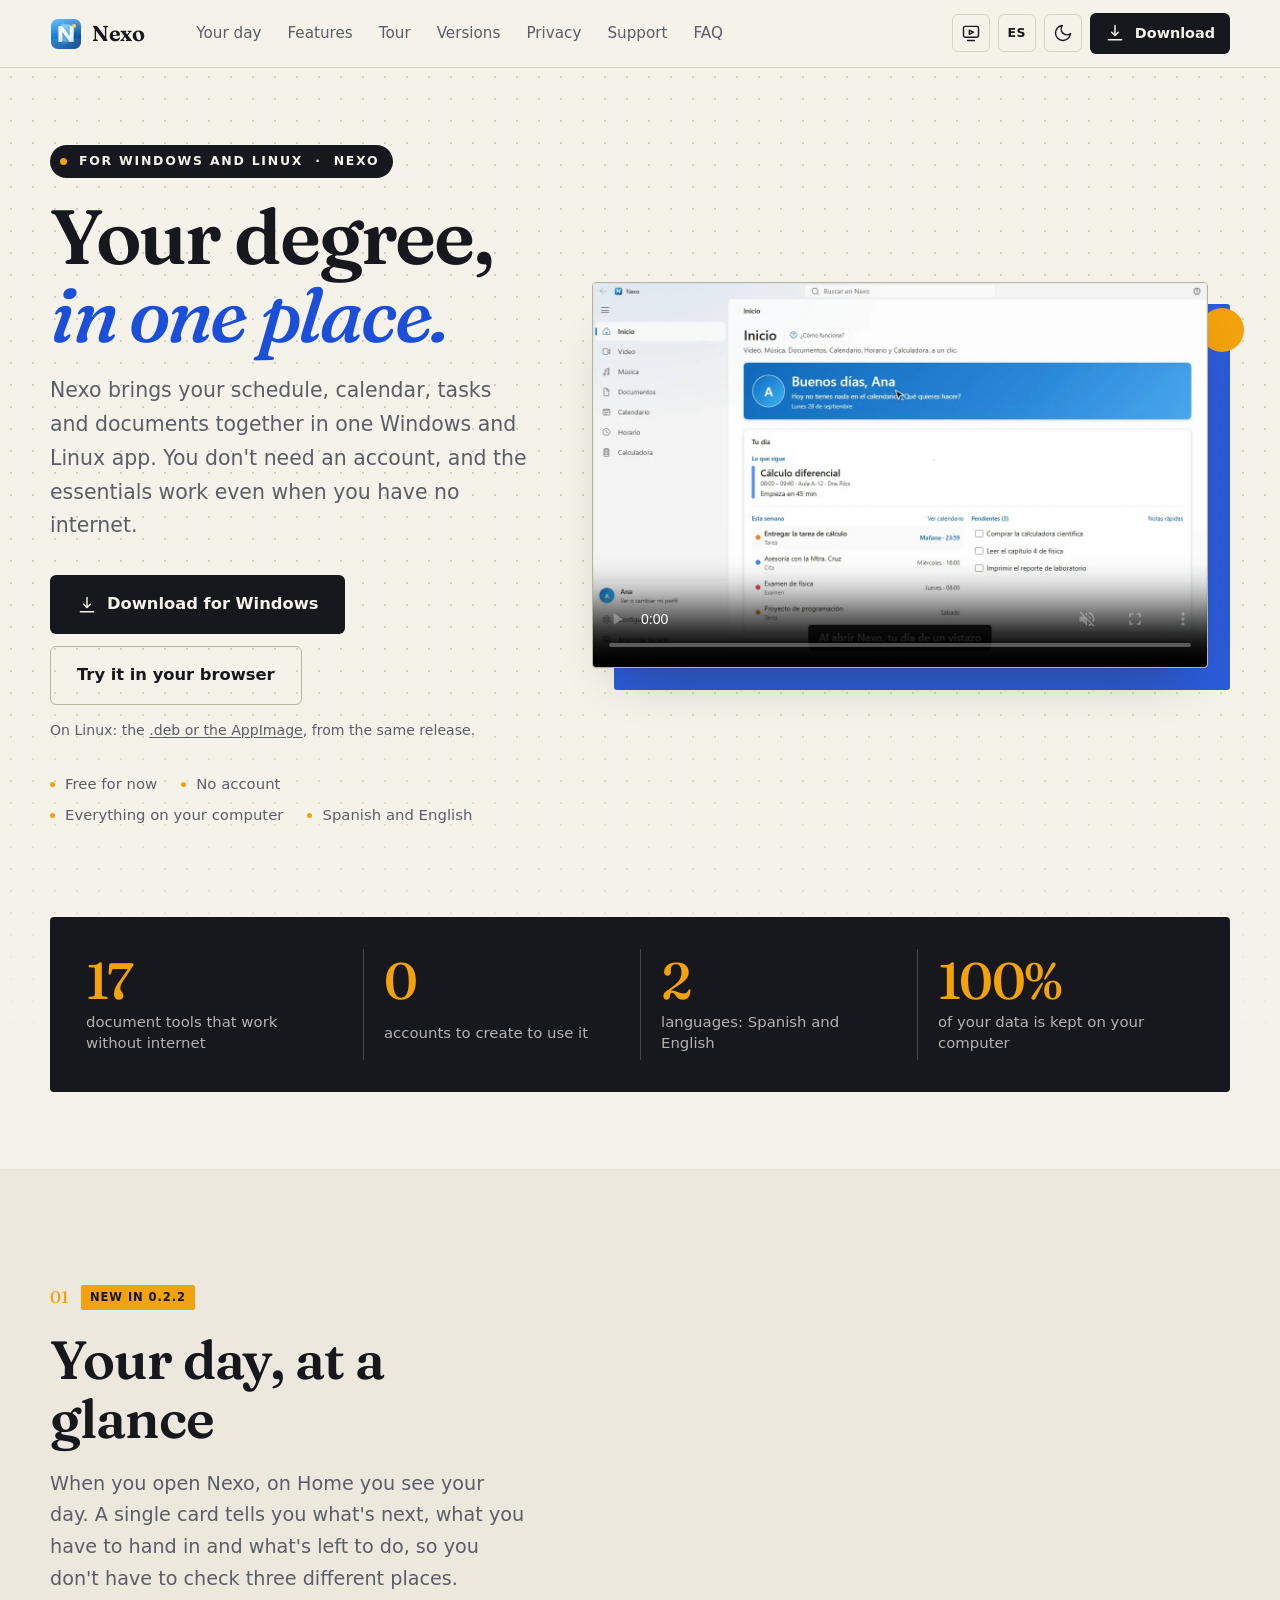
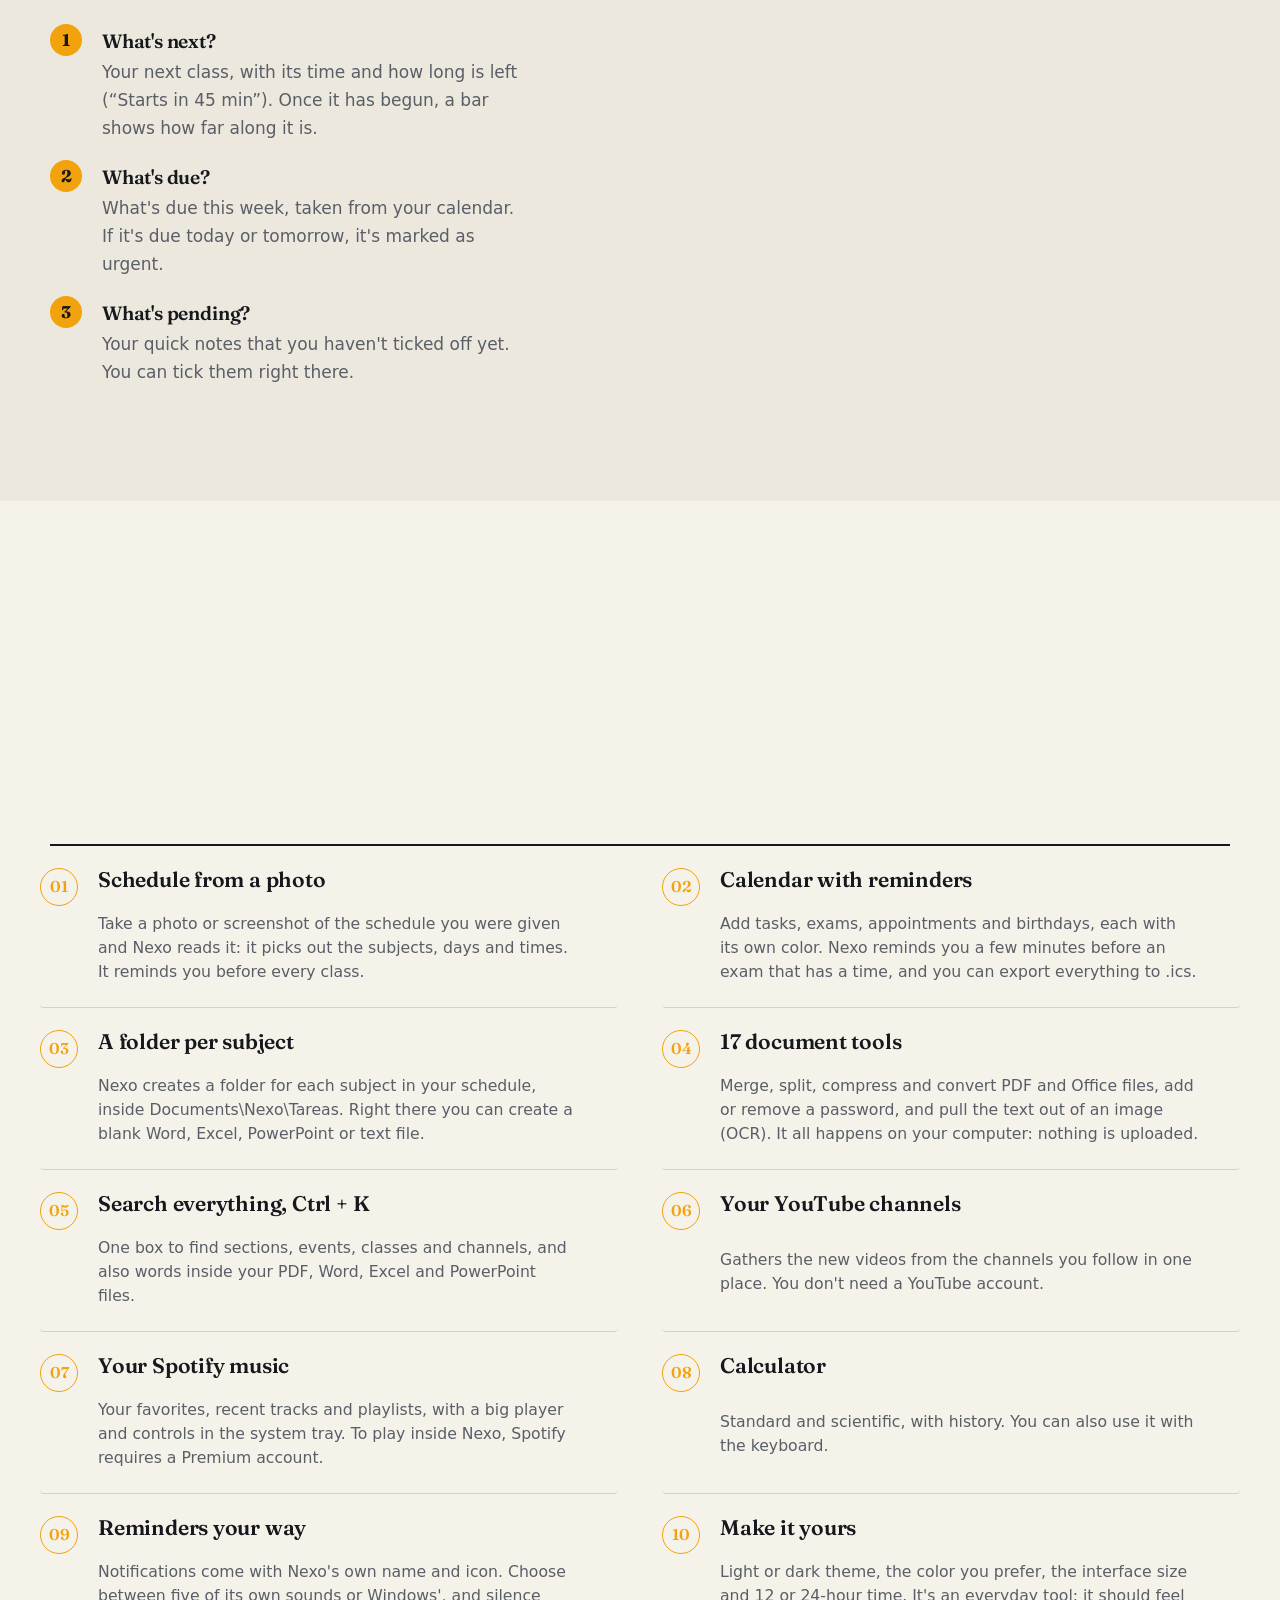
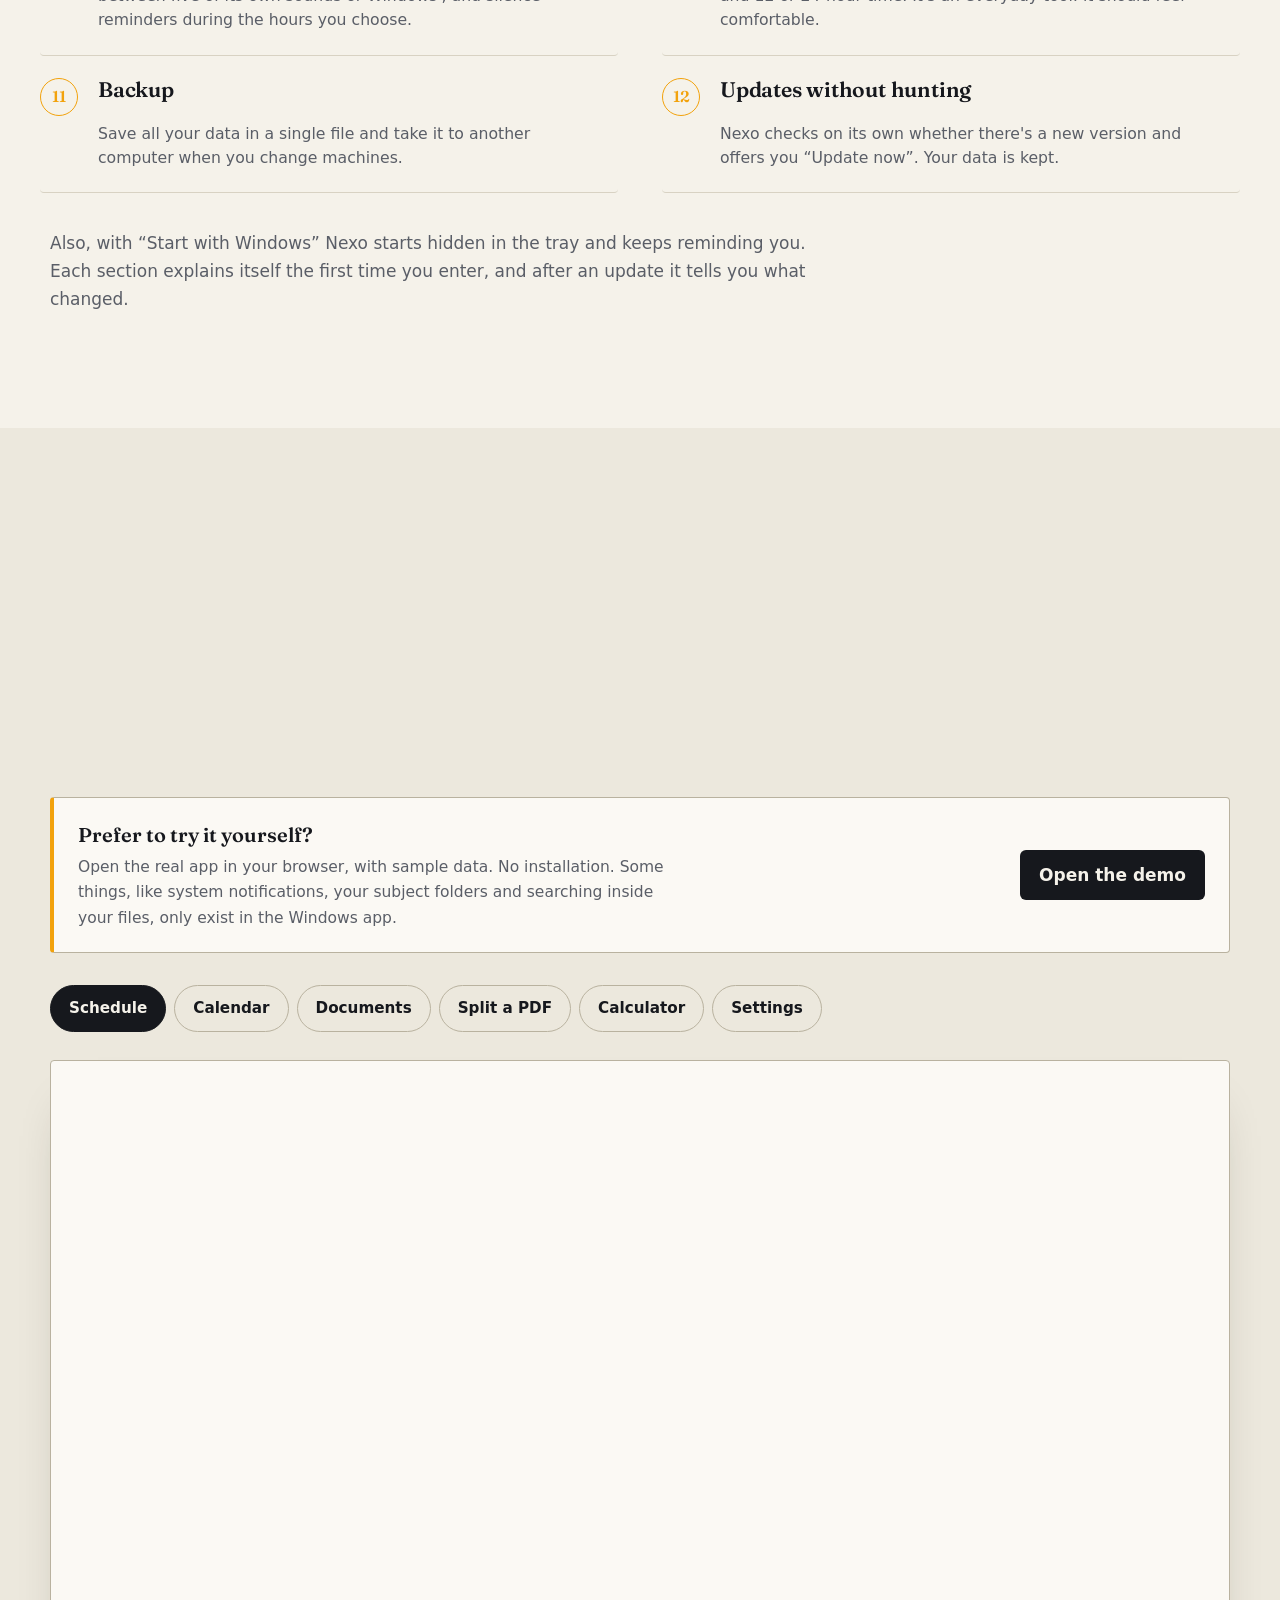
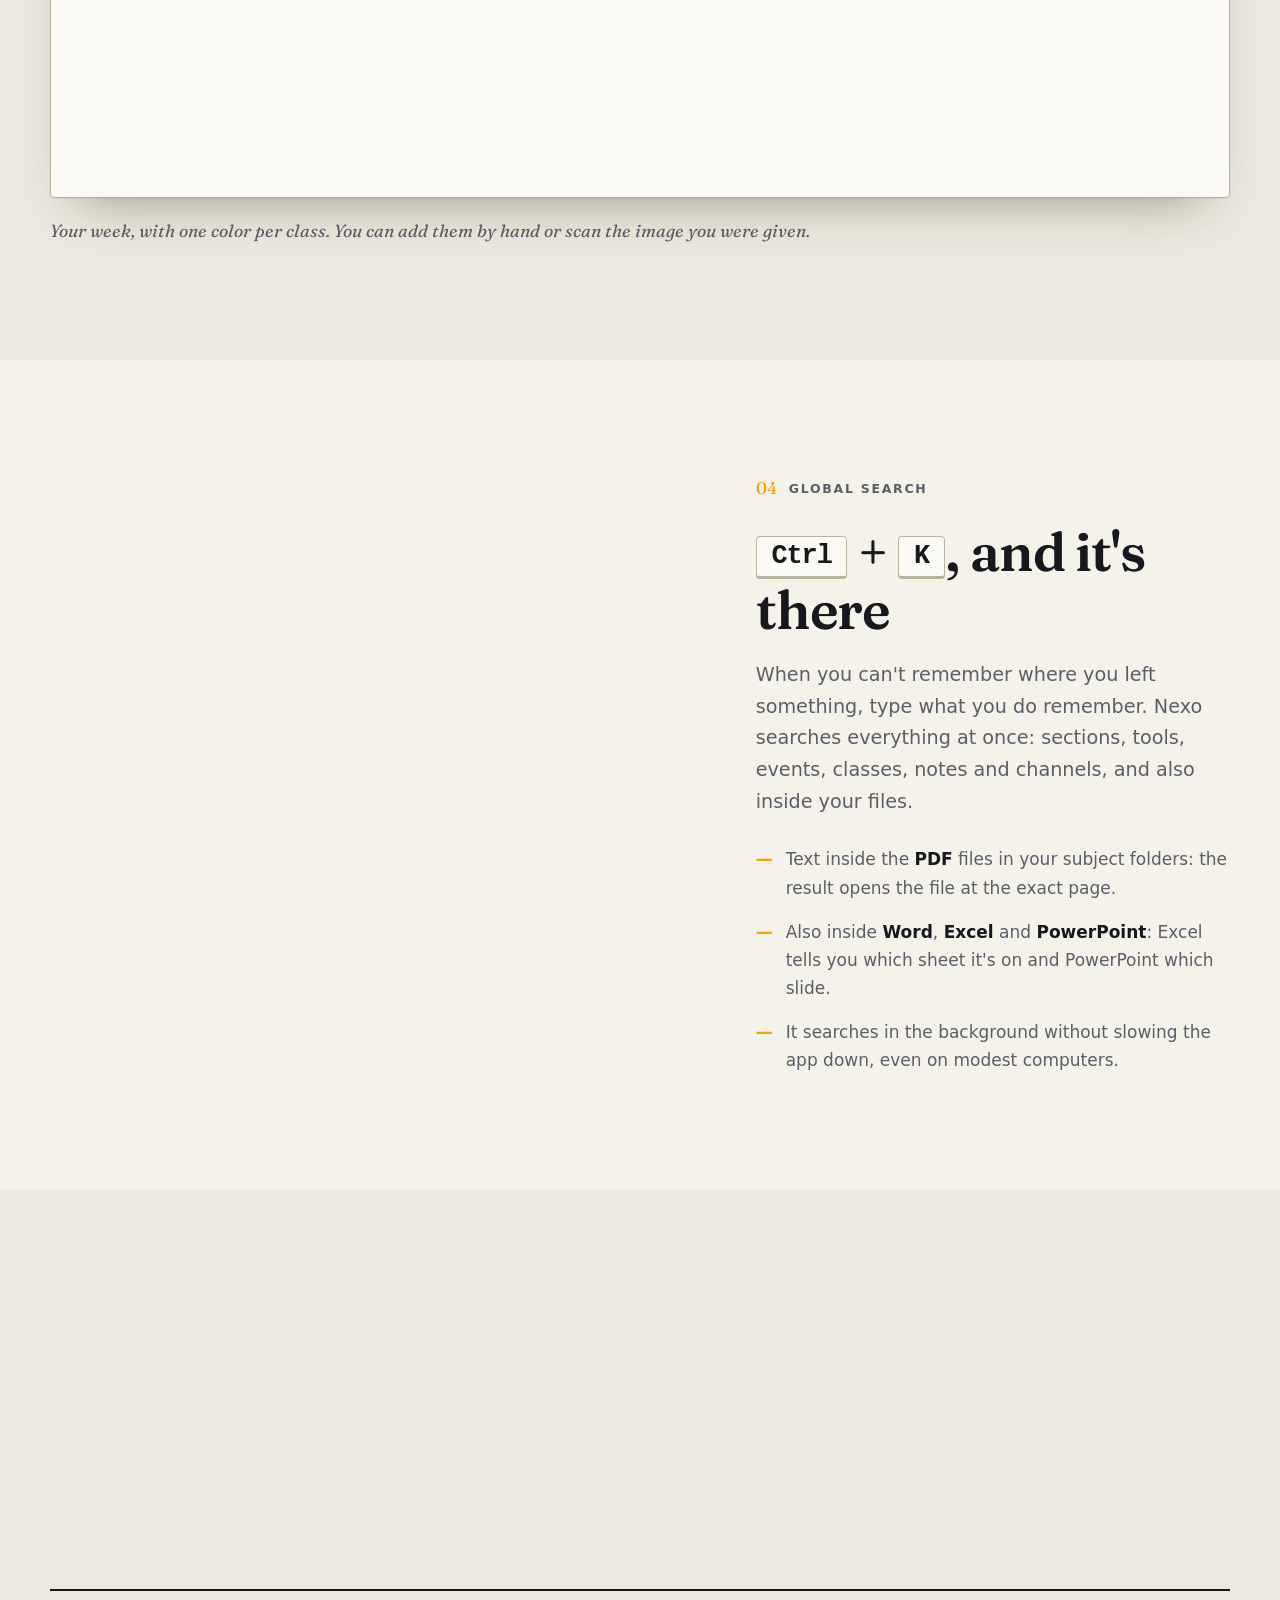
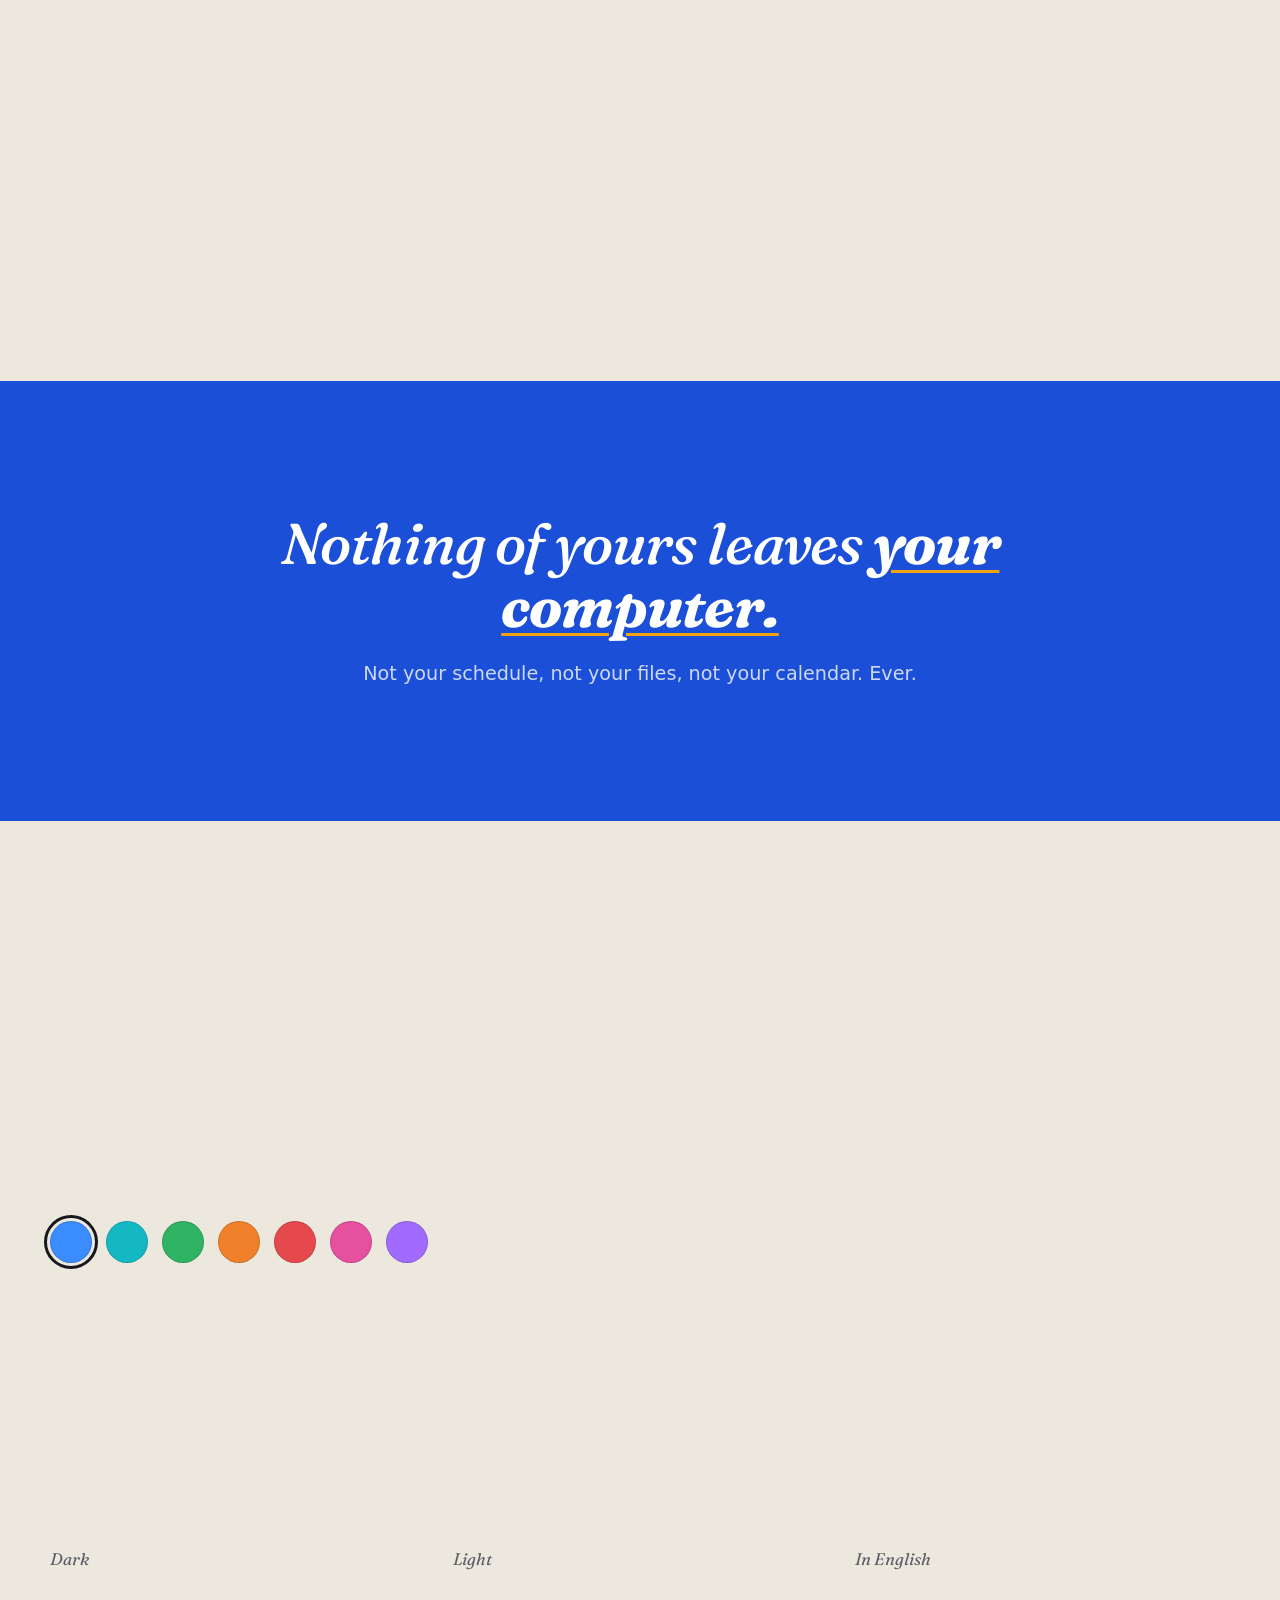
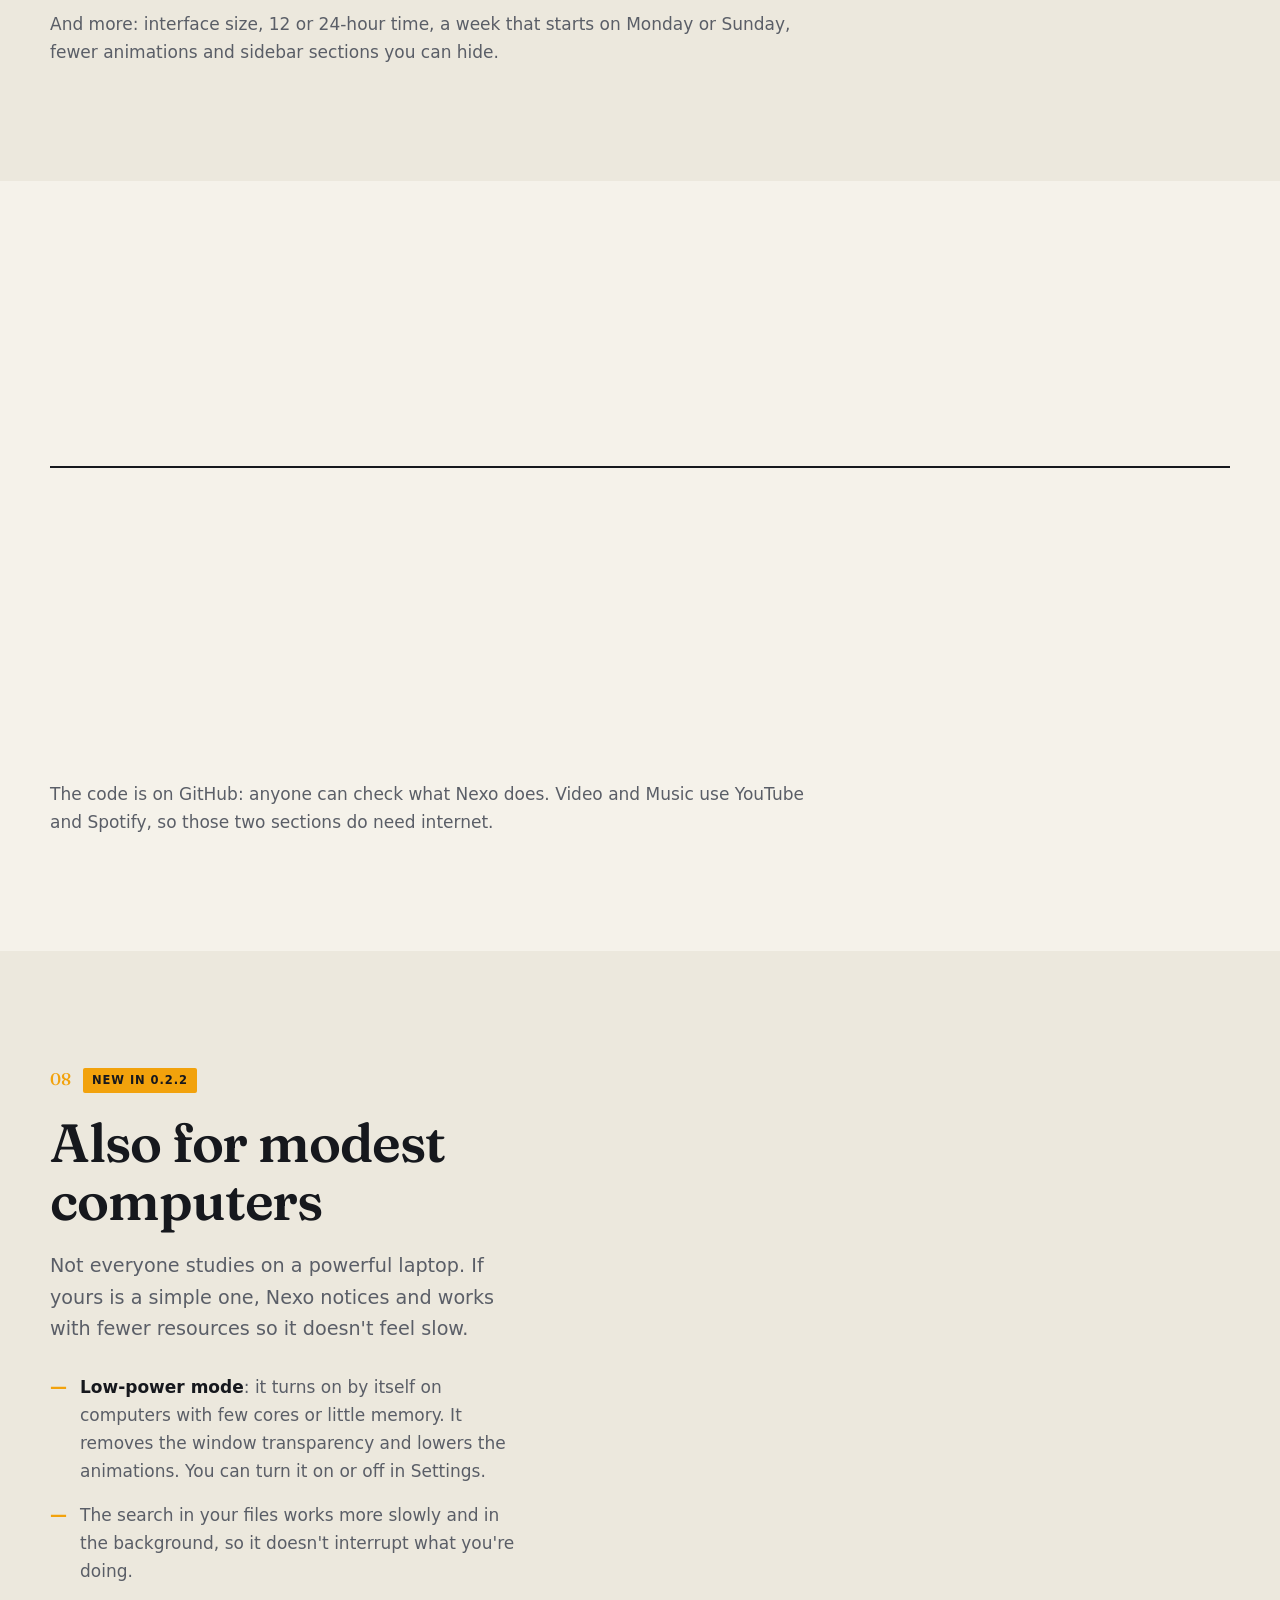
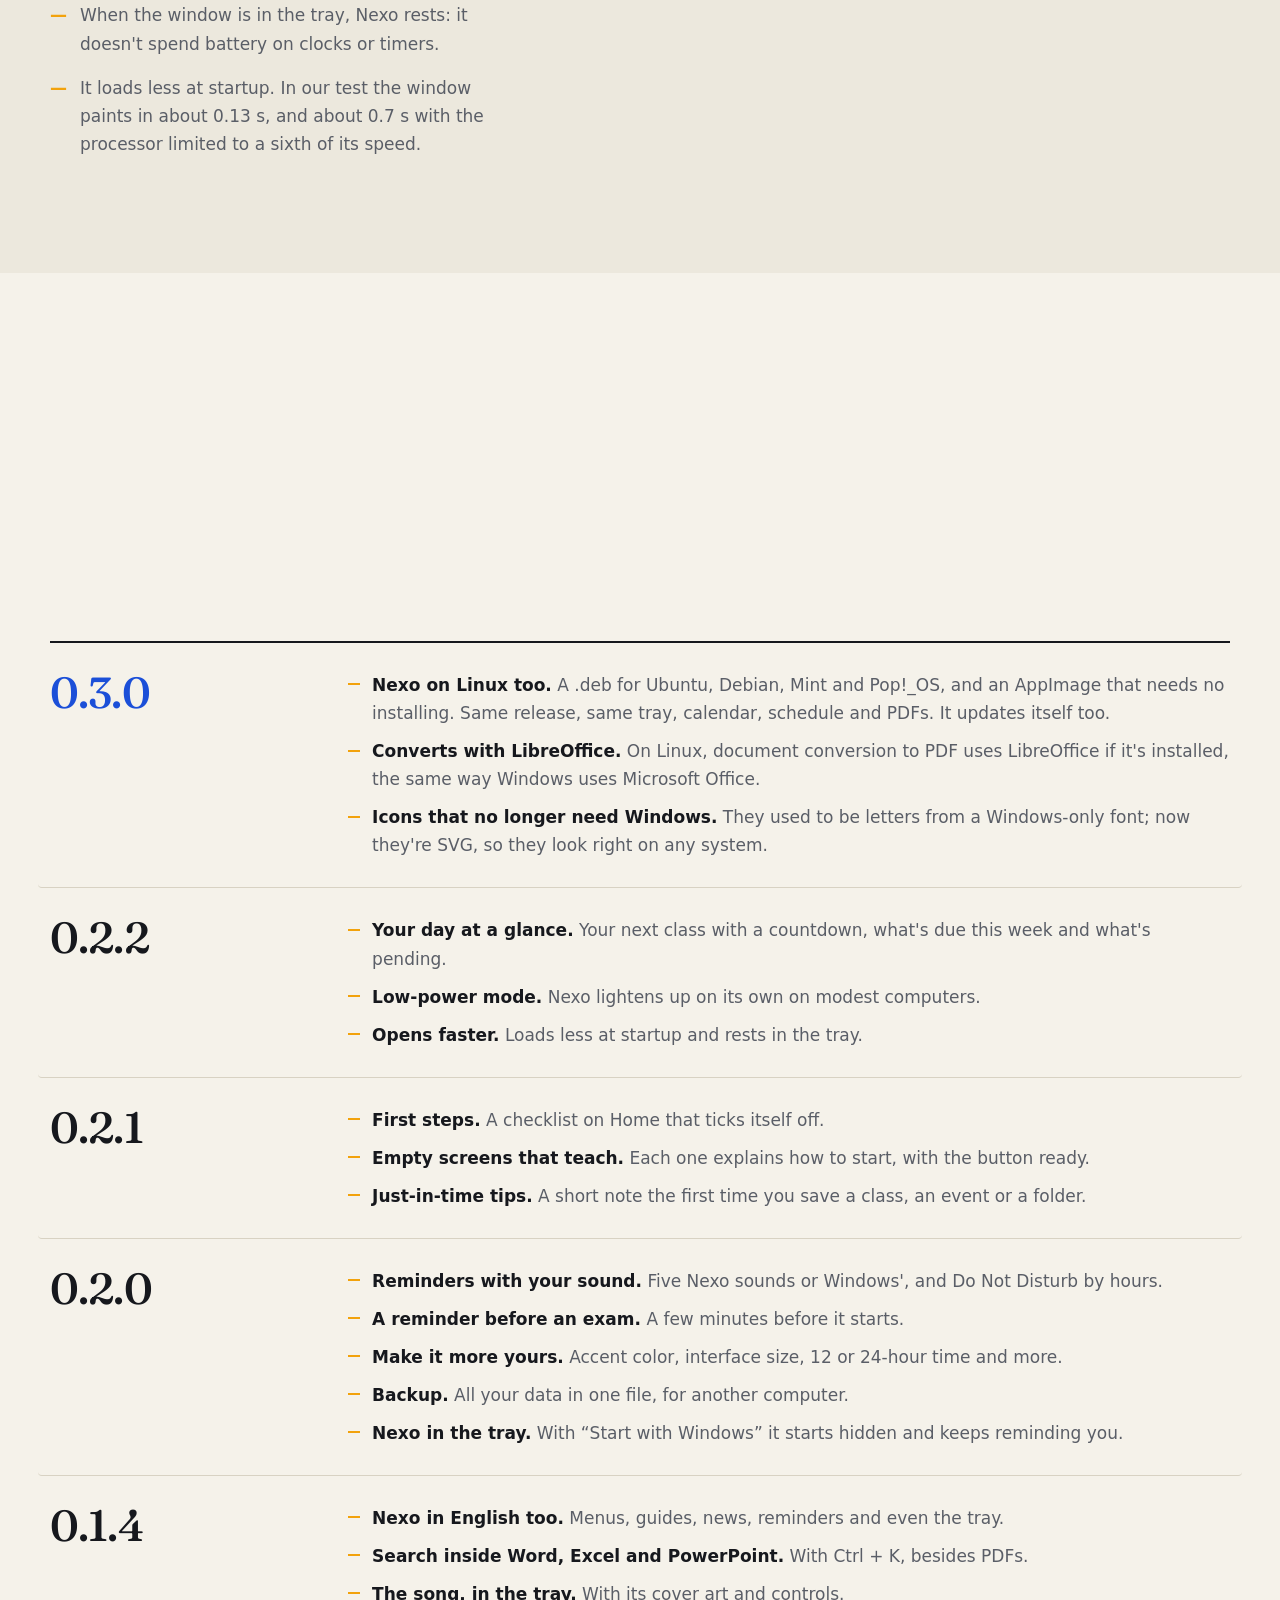
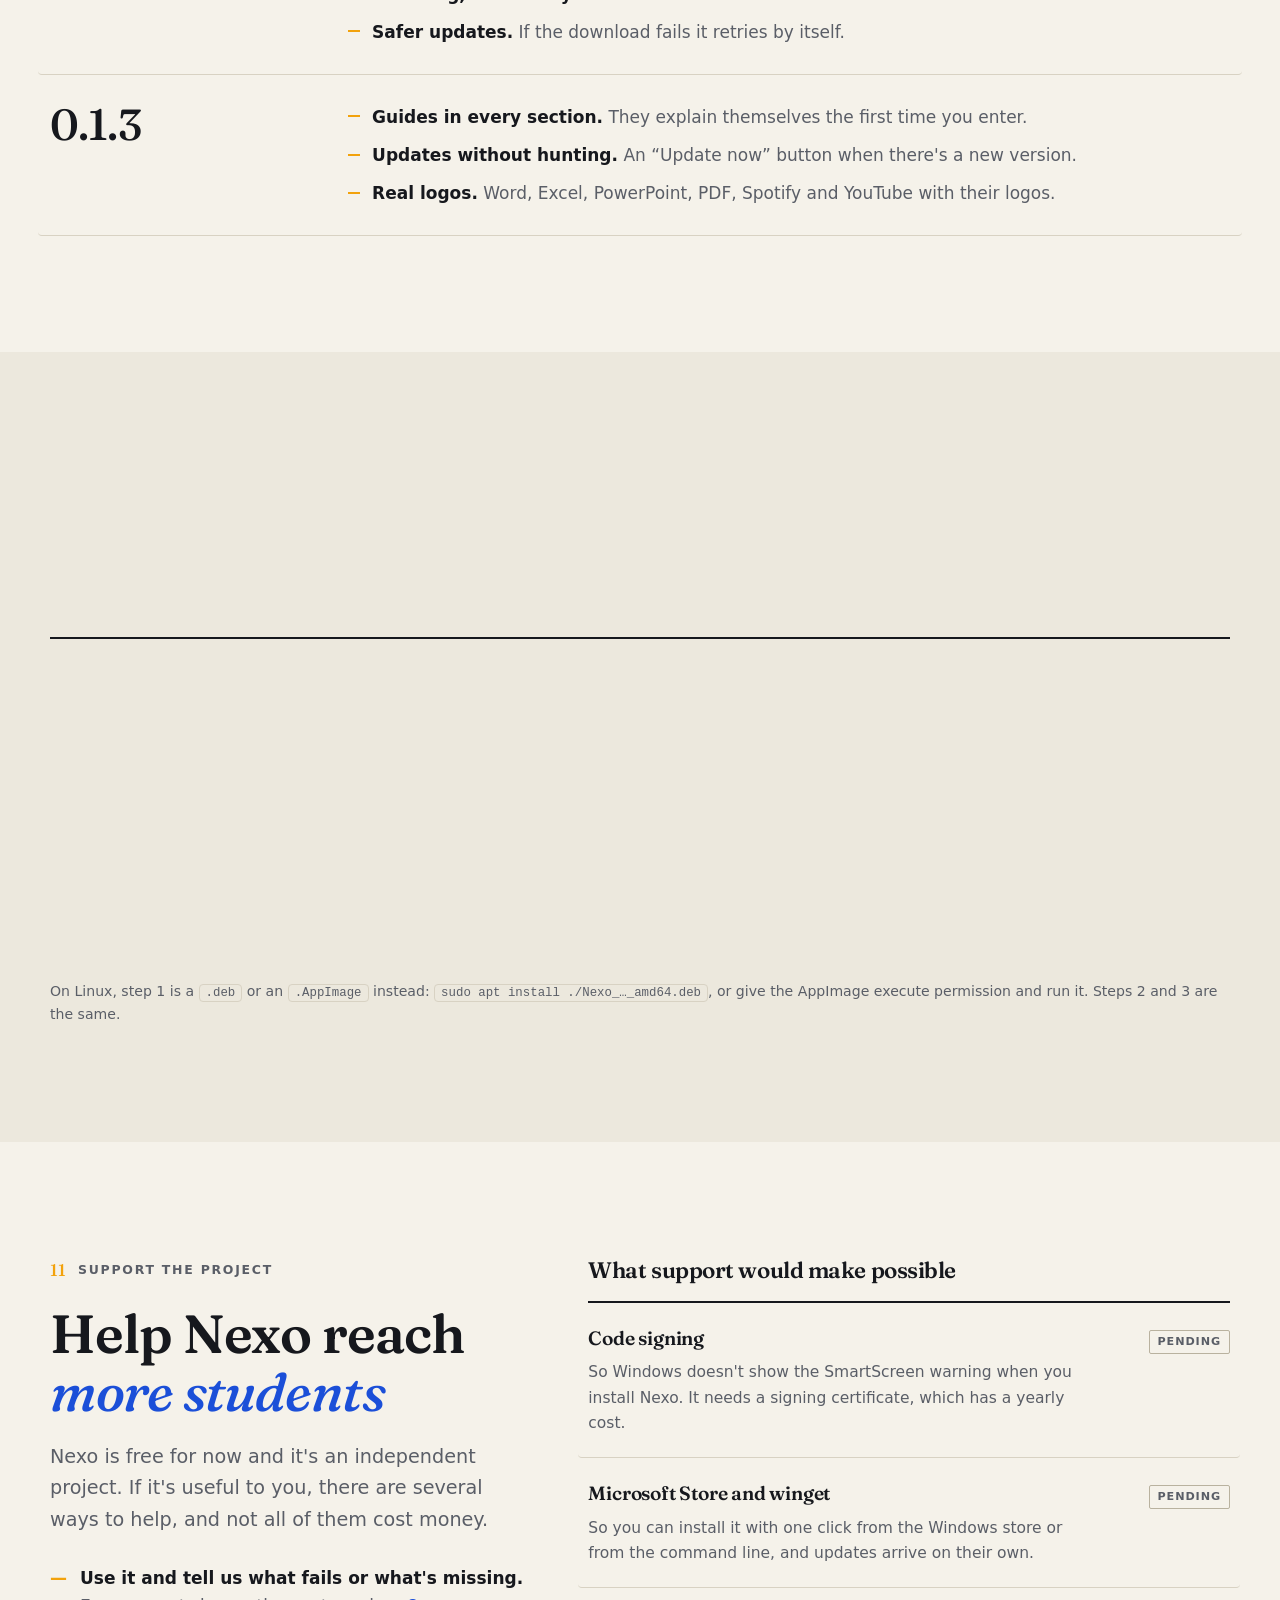
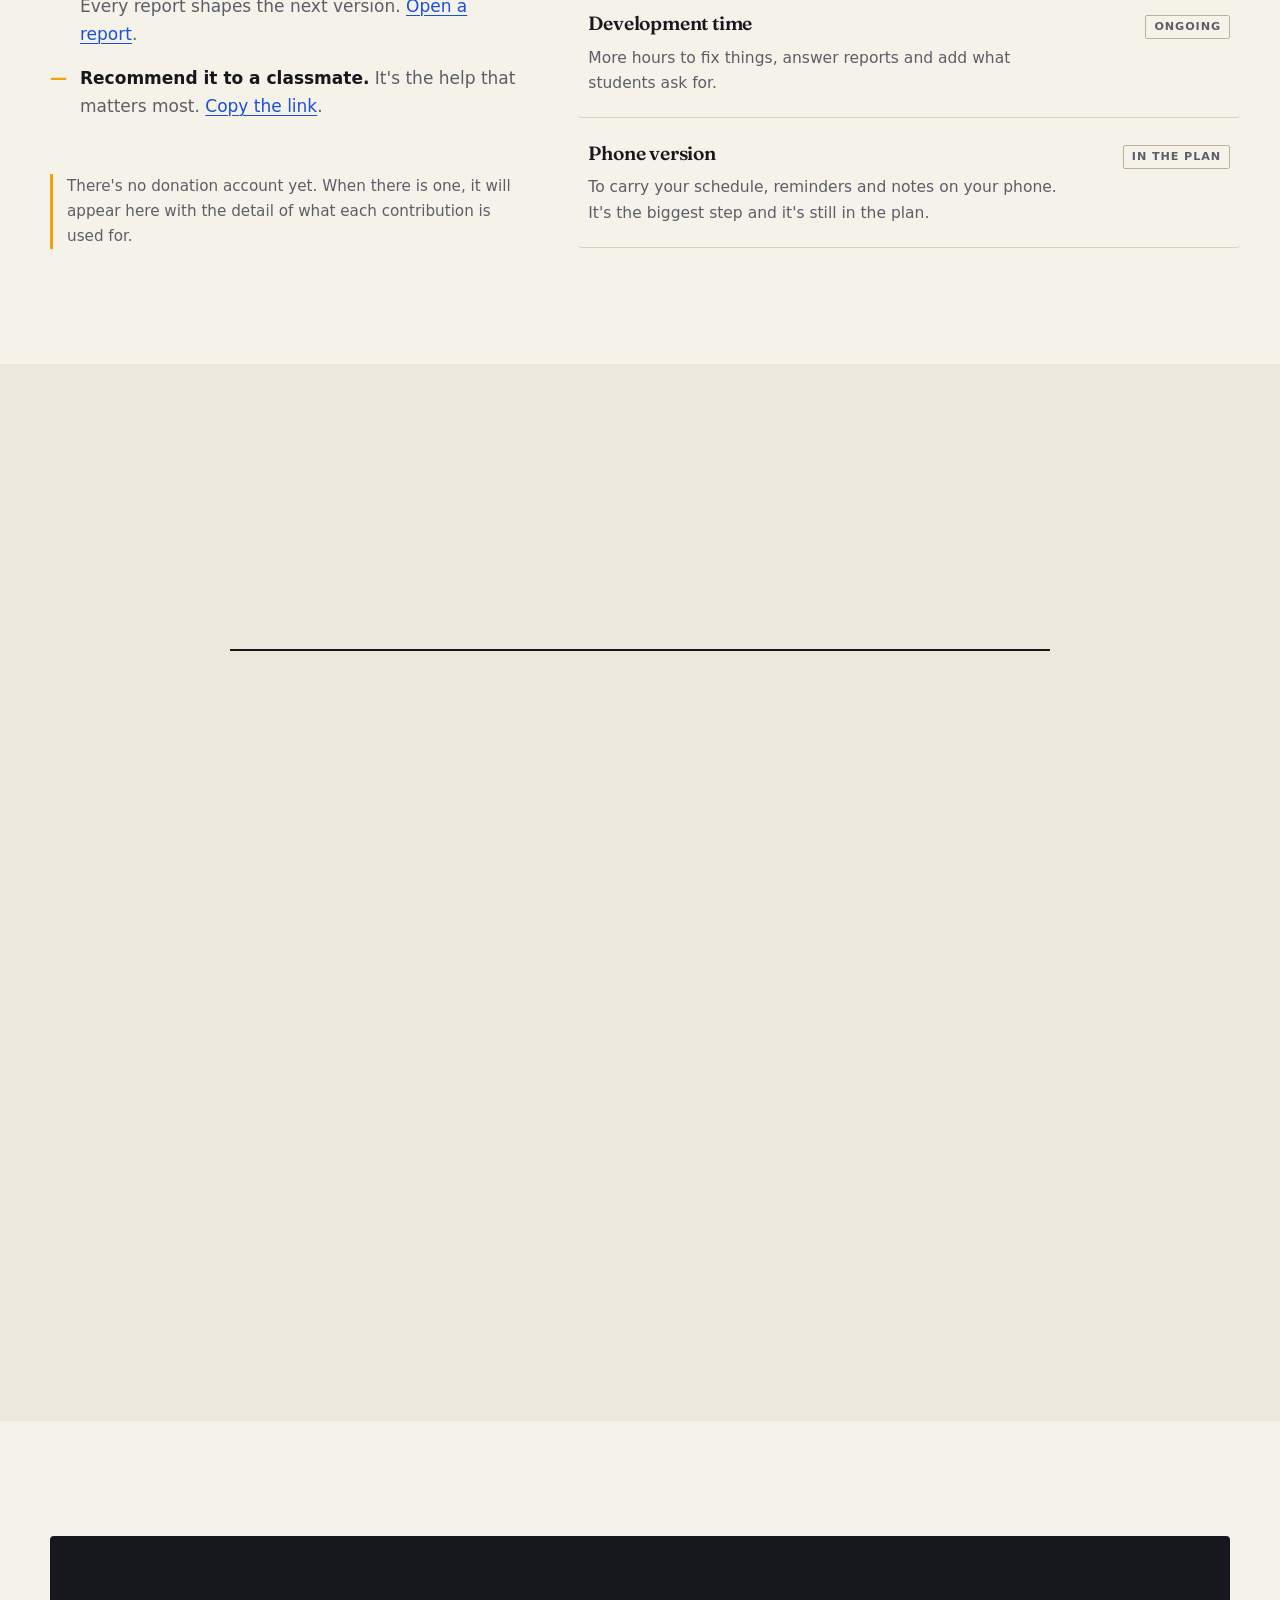
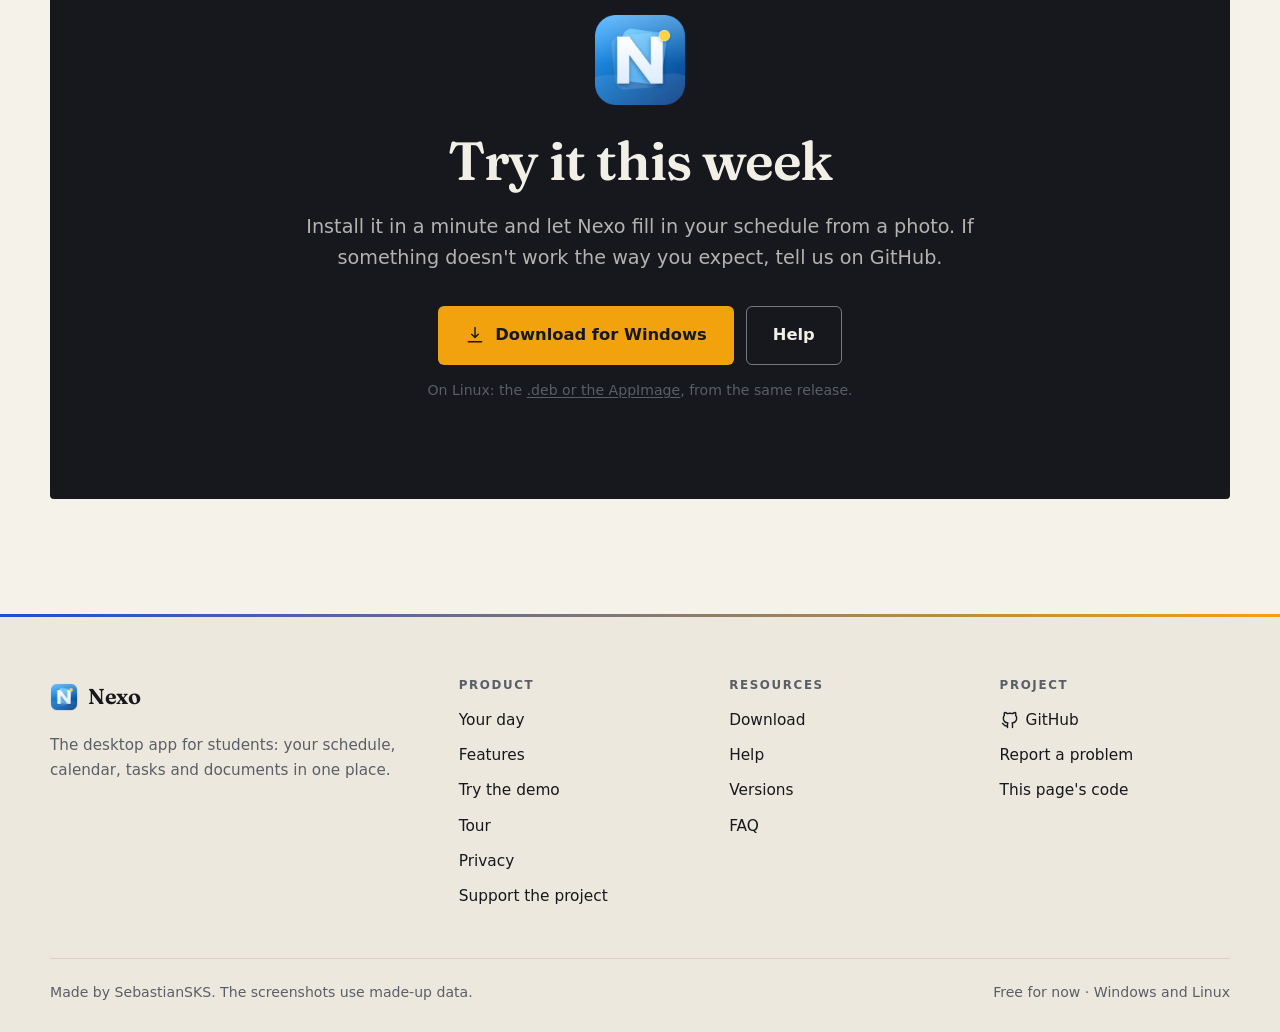
==== index.html @ f2faa4d9 "Historial: 0.3.0, Nexo también en Linux" ====
<!doctype html>
<html lang="es" data-theme="light">
<head>
<meta charset="utf-8">
<meta name="viewport" content="width=device-width, initial-scale=1">
<!-- Política de seguridad de contenido: nada de fuera del propio sitio, salvo la consulta a la API de GitHub (la versión y
     el enlace de descarga). Sin scripts ni estilos en línea (el único script "en línea" es el de datos JSON-LD, permitido
     por su huella exacta); si algún día un script ajeno se colara en la página, el navegador lo bloquearía. -->
<meta http-equiv="Content-Security-Policy" content="default-src 'self'; script-src 'self' 'sha256-WeGLLVV6Cr+4eD+1eG6dBGCXxJJjaSe2BacR+2TGKBU='; style-src 'self'; img-src 'self'; font-src 'self'; media-src 'self'; connect-src 'self' https://api.github.com; manifest-src 'self'; base-uri 'none'; form-action 'none'; object-src 'none'; frame-src 'none'; upgrade-insecure-requests">
<meta name="referrer" content="strict-origin-when-cross-origin">
<title>Nexo · Tu carrera en un solo lugar</title>
<meta name="description" content="Nexo junta tu horario, tu calendario, tus tareas y tus documentos en una sola aplicación para Windows y Linux. Sin cuenta, y tus datos se quedan en tu computadora. Gratis por ahora." data-en="Nexo brings your schedule, calendar, tasks and documents together in one app for Windows and Linux. No account, and your data stays on your computer. Free for now.">
<meta name="theme-color" content="#f5f2ea">
<meta property="og:type" content="website">
<meta property="og:title" content="Nexo · Tu carrera en un solo lugar">
<meta property="og:description" content="Horario, calendario, tareas, documentos, música y video en una app para Windows y Linux. Sin cuenta, todo en tu equipo.">
<meta property="og:url" content="https://sebastiansks.github.io/nexo-web/">
<meta property="og:image" content="https://sebastiansks.github.io/nexo-web/assets/og.png">
<link rel="canonical" href="https://sebastiansks.github.io/nexo-web/">
<meta name="twitter:card" content="summary_large_image">
<link rel="icon" href="assets/icono/favicon-64.png" type="image/png">
<link rel="apple-touch-icon" href="assets/icono/apple-touch-icon.png">
<link rel="manifest" href="site.webmanifest">
<link rel="preload" as="image" href="assets/video/poster.webp" type="image/webp" fetchpriority="high">
<link rel="stylesheet" href="css/base.css">
<link rel="stylesheet" href="css/barra.css">
<link rel="stylesheet" href="css/portada.css">
<link rel="stylesheet" href="css/secciones.css">
<link rel="stylesheet" href="css/historial.css">
<link rel="stylesheet" href="css/apoya.css">
<link rel="stylesheet" href="css/cierre.css">
<link rel="stylesheet" href="css/presentacion.css">
<script type="application/ld+json">
{
  "@context": "https://schema.org",
  "@type": "SoftwareApplication",
  "name": "Nexo",
  "applicationCategory": "EducationalApplication",
  "operatingSystem": "Windows 10, Windows 11, Linux",
  "description": "Horario, calendario, tareas, documentos, música y video para estudiantes, en una app de Windows y Linux. Sin cuenta y todo en tu equipo.",
  "offers": { "@type": "Offer", "price": "0", "priceCurrency": "USD" },
  "inLanguage": ["es", "en"],
  "downloadUrl": "https://github.com/SebastianSKS/nexushub/releases/latest",
  "url": "https://github.com/SebastianSKS/nexushub",
  "author": { "@type": "Person", "name": "SebastianSKS" }
}
</script>

<script src="tema-antes.js"></script>
</head>
<body>

<!-- Iconos (líneas simples) -->
<svg width="0" height="0" class="sprite-oculto" aria-hidden="true" focusable="false">
  <symbol id="i-sol" viewBox="0 0 24 24"><circle cx="12" cy="12" r="4"/><path d="M12 2v2M12 20v2M4.9 4.9l1.4 1.4M17.7 17.7l1.4 1.4M2 12h2M20 12h2M4.9 19.1l1.4-1.4M17.7 6.3l1.4-1.4"/></symbol>
  <symbol id="i-luna" viewBox="0 0 24 24"><path d="M21 12.8A9 9 0 1 1 11.2 3a7 7 0 0 0 9.8 9.8z"/></symbol>
  <symbol id="i-reloj" viewBox="0 0 24 24"><circle cx="12" cy="12" r="9"/><path d="M12 7v5l3 2"/></symbol>
  <symbol id="i-calendario" viewBox="0 0 24 24"><rect x="3" y="5" width="18" height="16" rx="2"/><path d="M8 3v4M16 3v4M3 10h18"/></symbol>
  <symbol id="i-carpeta" viewBox="0 0 24 24"><path d="M3 7a2 2 0 0 1 2-2h4l2 2h8a2 2 0 0 1 2 2v8a2 2 0 0 1-2 2H5a2 2 0 0 1-2-2z"/></symbol>
  <symbol id="i-documento" viewBox="0 0 24 24"><path d="M14 3H7a2 2 0 0 0-2 2v14a2 2 0 0 0 2 2h10a2 2 0 0 0 2-2V8z"/><path d="M14 3v5h5M9 13h6M9 17h6"/></symbol>
  <symbol id="i-buscar" viewBox="0 0 24 24"><circle cx="11" cy="11" r="7"/><path d="m20 20-3.5-3.5"/></symbol>
  <symbol id="i-video" viewBox="0 0 24 24"><rect x="3" y="6" width="13" height="12" rx="2"/><path d="m16 10 5-3v10l-5-3"/></symbol>
  <symbol id="i-musica" viewBox="0 0 24 24"><path d="M9 18V5l11-2v13"/><circle cx="6" cy="18" r="3"/><circle cx="17" cy="16" r="3"/></symbol>
  <symbol id="i-calculadora" viewBox="0 0 24 24"><rect x="5" y="2" width="14" height="20" rx="2"/><path d="M8 6h8M8 11h.01M12 11h.01M16 11h.01M8 15h.01M12 15h.01M16 15h.01M8 19h.01M12 19h4"/></symbol>
  <symbol id="i-campana" viewBox="0 0 24 24"><path d="M6 8a6 6 0 0 1 12 0c0 7 3 9 3 9H3s3-2 3-9M10.3 21a1.9 1.9 0 0 0 3.4 0"/></symbol>
  <symbol id="i-paleta" viewBox="0 0 24 24"><path d="M12 3a9 9 0 1 0 0 18c1.1 0 1.8-.9 1.5-1.9-.3-1 .4-2.1 1.5-2.1H17a4 4 0 0 0 4-4c0-5-4-10-9-10z"/><circle cx="7.5" cy="11" r="1"/><circle cx="10.5" cy="7" r="1"/><circle cx="15.5" cy="7.5" r="1"/></symbol>
  <symbol id="i-escudo" viewBox="0 0 24 24"><path d="M12 3 4 6v6c0 5 3.5 8 8 9 4.5-1 8-4 8-9V6z"/><path d="m9 12 2 2 4-4"/></symbol>
  <symbol id="i-actualizar" viewBox="0 0 24 24"><path d="M21 12a9 9 0 0 1-15.5 6.2M3 12A9 9 0 0 1 18.5 5.8"/><path d="M18.5 2v4h-4M5.5 22v-4h4"/></symbol>
  <symbol id="i-energia" viewBox="0 0 24 24"><path d="M12 3v9M6.3 6.3a8 8 0 1 0 11.4 0"/></symbol>
  <symbol id="i-mundo" viewBox="0 0 24 24"><circle cx="12" cy="12" r="9"/><path d="M3 12h18M12 3a14 14 0 0 1 0 18M12 3a14 14 0 0 0 0 18"/></symbol>
  <symbol id="i-descargar" viewBox="0 0 24 24"><path d="M12 3v12m0 0-4-4m4 4 4-4M4 20h16"/></symbol>
  <symbol id="i-copia" viewBox="0 0 24 24"><rect x="8" y="8" width="13" height="13" rx="2"/><path d="M16 8V5a2 2 0 0 0-2-2H5a2 2 0 0 0-2 2v9a2 2 0 0 0 2 2h3"/></symbol>
  <symbol id="i-pantalla" viewBox="0 0 24 24"><rect x="3" y="4" width="18" height="12" rx="2"/><path d="M8 20h8M12 16v4"/></symbol>
  <symbol id="i-github" viewBox="0 0 24 24"><path d="M9 19c-4.3 1.4-4.3-2.5-6-3m12 5v-3.5c0-1 .1-1.4-.5-2 2.8-.3 5.5-1.4 5.5-6a4.6 4.6 0 0 0-1.3-3.2 4.2 4.2 0 0 0-.1-3.2s-1.1-.3-3.5 1.3a12 12 0 0 0-6.2 0C6.500 2.800 5.400 3.100 5.400 3.100a4.200 4.200 0 0 0-.1 3.200A4.600 4.600 0 0 0 4 9.500c0 4.600 2.700 5.700 5.500 6-.6.600-.6 1.200-.5 2V21"/></symbol>
  <symbol id="i-etiqueta" viewBox="0 0 24 24"><path d="M20.6 13.4 13.4 20.6a2 2 0 0 1-2.8 0L3 13V3h10l7.6 7.6a2 2 0 0 1 0 2.8z"/><circle cx="7.500" cy="7.500" r="1"/></symbol>
  <symbol id="i-play" viewBox="0 0 24 24"><rect x="3" y="4" width="18" height="13" rx="2"/><path d="m10 8.500 5 2.500-5 2.500zM8 21h8"/></symbol>
</svg>

<a class="saltar" href="#contenido" data-en="Skip to content">Saltar al contenido</a>

<header class="barra" id="barra">
  <div class="contenedor barra-in">
    <a class="marca" href="#inicio" aria-label="Nexo">
      <img src="assets/icono/nexo-256.png" alt="" width="32" height="32">
      <span>Nexo</span>
    </a>
    <nav class="enlaces" aria-label="Principal" data-en-aria-label="Main">
      <a href="#tu-dia" data-en="Your day">Tu día</a>
      <a href="#funciones" data-en="Features">Funciones</a>
      <a href="#recorrido" data-en="Tour">Recorrido</a>
      <a href="#versiones" data-en="Versions">Versiones</a>
      <a href="#privacidad" data-en="Privacy">Privacidad</a>
      <a href="#apoya" data-en="Support">Apoya</a>
      <a href="#preguntas" data-en="FAQ">Preguntas</a>
    </nav>
    <div class="acciones">
      <button class="icono-btn" id="btn-presentar" type="button" title="Modo presentación (P)" data-en-title="Presentation mode (P)" aria-label="Modo presentación" data-en-aria-label="Presentation mode">
        <svg class="ic"><use href="#i-play"/></svg>
      </button>
      <button class="icono-btn" id="btn-idioma" type="button" title="Cambiar idioma" data-en-title="Change language" aria-label="Cambiar idioma" data-en-aria-label="Change language"><span class="txt-idioma">EN</span></button>
      <button class="icono-btn" id="btn-tema" type="button" title="Cambiar tema" data-en-title="Change theme" aria-label="Cambiar tema" data-en-aria-label="Change theme">
        <svg class="ic ic-luna"><use href="#i-luna"/></svg><svg class="ic ic-sol"><use href="#i-sol"/></svg>
      </button>
      <a class="boton primario chico enlace-descarga" href="https://github.com/SebastianSKS/nexushub/releases/latest"><svg class="ic"><use href="#i-descargar"/></svg><span data-en="Download">Descargar</span></a>
    </div>
  </div>
</header>

<main id="contenido">

<!-- 1. Portada -->
<section class="slide hero" id="inicio" data-notas="Nexo es una app para Windows y Linux hecha para estudiantes. La idea: en vez de diez pestañas y apps sueltas, un solo lugar. No pide cuenta, todo se queda en la computadora y por el momento es gratis." data-notas-en="Nexo is a Windows and Linux app made for students. The idea: instead of ten tabs and loose apps, one place. It asks for no account, everything stays on the computer and, for now, it's free.">
  <div class="contenedor">
  <div class="hero-in">
    <div class="hero-texto">
      <p class="etiqueta"><span data-en="For Windows and Linux">Para Windows y Linux</span> · <span class="ver-actual">Nexo</span></p>
      <h1 data-en="Your degree, <em>in one place.</em>">Tu carrera, <em>en un solo lugar.</em></h1>
      <p class="lead" data-en="Nexo brings your schedule, calendar, tasks and documents together in one Windows and Linux app. You don't need an account, and the essentials work even when you have no internet.">Nexo junta tu horario, tu calendario, tus tareas y tus documentos en una sola aplicación para Windows y Linux. No necesitas cuenta, y lo esencial funciona aunque no tengas internet.</p>
      <div class="cta-fila">
        <a class="boton primario grande enlace-descarga" href="https://github.com/SebastianSKS/nexushub/releases/latest"><svg class="ic"><use href="#i-descargar"/></svg><span data-en="Download for Windows">Descargar para Windows</span></a>
        <a class="boton secundario grande" href="demo/inicio/" data-en="Try it in your browser">Probar en el navegador</a>
      </div>
      <p class="nota-linux" data-en="On Linux: the <a class='enlace-descarga-linux' href='https://github.com/SebastianSKS/nexushub/releases/latest'>.deb or the AppImage</a>, from the same release.">En Linux: el <a class="enlace-descarga-linux" href="https://github.com/SebastianSKS/nexushub/releases/latest">.deb o el AppImage</a>, de la misma versión.</p>
      <ul class="confianza" aria-label="Lo importante" data-en-aria-label="The essentials">
        <li><span data-en="Free for now">Gratis por ahora</span></li>
        <li><span data-en="No account">Sin cuenta</span></li>
        <li><span data-en="Everything on your computer">Todo en tu equipo</span></li>
        <li><span data-en="Spanish and English">Español e inglés</span></li>
      </ul>
    </div>
    <div class="hero-visual">
    <figure class="ventana hero-img">
      <video class="hero-video" width="1280" height="800" poster="assets/video/poster.webp" autoplay muted loop playsinline controls preload="metadata" aria-label="Video de 50 segundos: Nexo muestra tu día, lee la foto de un horario, busca con Ctrl + K y abre el calendario y los documentos." data-en-aria-label="50-second video: Nexo shows your day, reads a photo of a schedule, searches with Ctrl + K and opens the calendar and the documents.">
        <source src="assets/video/nexo-demo.mp4" type="video/mp4">
      </video>
    </figure>
    </div>
  </div>
  <ul class="metricas" aria-label="Nexo en cifras" data-en-aria-label="Nexo in numbers">
    <li><strong>17</strong><span data-en="document tools that work without internet">herramientas de documentos que funcionan sin internet</span></li>
    <li><strong>0</strong><span data-en="accounts to create to use it">cuentas que crear para usarla</span></li>
    <li><strong>2</strong><span data-en="languages: Spanish and English">idiomas: español e inglés</span></li>
    <li><strong>100%</strong><span data-en="of your data is kept on your computer">de tus datos se guarda en tu computadora</span></li>
  </ul>
  </div>
</section>

<!-- 2. Tu día -->
<section class="slide" id="tu-dia" data-notas="Es lo primero que se ve al abrir la app. Tres preguntas: qué sigue, qué entrego y qué tengo pendiente. Señalar la cuenta regresiva de la próxima clase. Es novedad de la 0.2.2." data-notas-en="It's the first thing you see when opening the app. Three questions: what's next, what's due and what's pending. Point out the countdown to the next class. New in 0.2.2.">
  <div class="contenedor dos">
    <div class="texto">
      <p class="etiqueta"><span class="nuevo" data-nuevo="0.2.2"></span></p>
      <h2 data-en="Your day, at a glance">Tu día, de un vistazo</h2>
      <p class="lead" data-en="When you open Nexo, on Home you see your day. A single card tells you what's next, what you have to hand in and what's left to do, so you don't have to check three different places.">Al abrir Nexo, en Inicio ves tu día. Una sola tarjeta te dice qué sigue, qué tienes que entregar y qué te falta por hacer, para que no tengas que revisar tres lugares distintos.</p>
      <ol class="pasos-num">
        <li><strong data-en="What's next?">¿Qué sigue?</strong> <span data-en="Your next class, with its time and how long is left (“Starts in 45 min”). Once it has begun, a bar shows how far along it is.">Tu próxima clase, con la hora y cuánto falta («Empieza en 45 min»). Cuando ya empezó, una barra te muestra cuánto lleva.</span></li>
        <li><strong data-en="What's due?">¿Qué entrego?</strong> <span data-en="What's due this week, taken from your calendar. If it's due today or tomorrow, it's marked as urgent.">Lo que vence esta semana, tomado de tu calendario. Si es para hoy o para mañana, se marca como urgente.</span></li>
        <li><strong data-en="What's pending?">¿Qué tengo pendiente?</strong> <span data-en="Your quick notes that you haven't ticked off yet. You can tick them right there.">Tus notas rápidas que todavía no marcas como hechas. Puedes marcarlas ahí mismo.</span></li>
      </ol>
    </div>
    <figure class="ventana marcada">
      <img class="img-oscuro" src="assets/capturas/inicio.webp" width="1728" height="1080" loading="lazy" alt="La tarjeta «Tu día» en Inicio, con clase, entregas y pendientes." data-en-alt="The “Your day” card on Home, with class, deadlines and pending items.">
      <img class="img-claro" src="assets/capturas/inicio-claro.webp" width="1728" height="1080" loading="lazy" alt="La tarjeta «Tu día» en tema claro." data-en-alt="The “Your day” card in the light theme.">
      <span class="pin" aria-hidden="true">1</span>
      <span class="pin" aria-hidden="true">2</span>
      <span class="pin" aria-hidden="true">3</span>
    </figure>
  </div>
</section>

<!-- 3. Funciones -->
<section class="slide" id="funciones" data-notas="No leer todas las tarjetas. Resaltar tres: horario desde una foto, una carpeta por materia y las herramientas de documentos sin internet. Aclarar que Spotify pide Premium." data-notas-en="Don't read every card. Highlight three: schedule from a photo, a folder per subject and the offline document tools. Make clear that Spotify needs Premium.">
  <div class="contenedor">
    <div class="encabezado">
      <p class="etiqueta" data-en="What you do every day">Lo que haces cada día</p>
      <h2 data-en="What you use every day, in one place">Lo que usas a diario, en un solo lugar</h2>
    </div>
    <ol class="indice">
      <li><h3 data-en="Schedule from a photo">Horario desde una foto</h3><p data-en="Take a photo or screenshot of the schedule you were given and Nexo reads it: it picks out the subjects, days and times. It reminds you before every class.">Toma una foto o una captura del horario que te dieron y Nexo lo lee: saca las materias, los días y las horas. Antes de cada clase te avisa.</p></li>
      <li><h3 data-en="Calendar with reminders">Calendario con avisos</h3><p data-en="Add tasks, exams, appointments and birthdays, each with its own color. Nexo reminds you a few minutes before an exam that has a time, and you can export everything to .ics.">Anota tareas, exámenes, citas y cumpleaños, cada uno con su color. Nexo te avisa unos minutos antes de un examen con hora, y puedes exportarlo todo a .ics.</p></li>
      <li><h3 data-en="A folder per subject">Una carpeta por materia</h3><p data-en="Nexo creates a folder for each subject in your schedule, inside Documents\Nexo\Tareas. Right there you can create a blank Word, Excel, PowerPoint or text file.">Nexo crea una carpeta por cada materia de tu horario, dentro de Documentos\Nexo\Tareas. Ahí mismo puedes crear un Word, un Excel, un PowerPoint o un texto en blanco.</p></li>
      <li><h3 data-en="17 document tools">17 herramientas de documentos</h3><p data-en="Merge, split, compress and convert PDF and Office files, add or remove a password, and pull the text out of an image (OCR). It all happens on your computer: nothing is uploaded.">Une, divide, comprime y convierte PDF y archivos de Office, ponles contraseña o quítala, y saca el texto de una imagen (OCR). Todo se hace en tu computadora: no se sube nada.</p></li>
      <li><h3 data-en="Search everything, Ctrl + K">Busca todo con Ctrl + K</h3><p data-en="One box to find sections, events, classes and channels, and also words inside your PDF, Word, Excel and PowerPoint files.">Una sola caja para encontrar secciones, eventos, clases y canales, y también palabras dentro de tus PDF, Word, Excel y PowerPoint.</p></li>
      <li><h3 data-en="Your YouTube channels">Tus canales de YouTube</h3><p data-en="Gathers the new videos from the channels you follow in one place. You don't need a YouTube account.">Reúne los videos nuevos de los canales que sigues en un solo lugar. No necesitas cuenta de YouTube.</p></li>
      <li><h3 data-en="Your Spotify music">Tu música de Spotify</h3><p data-en="Your favorites, recent tracks and playlists, with a big player and controls in the system tray. To play inside Nexo, Spotify requires a Premium account.">Tus favoritos, recientes y listas, con un reproductor grande y controles en la bandeja del sistema. Para reproducir dentro de Nexo, Spotify pide una cuenta Premium.</p></li>
      <li><h3 data-en="Calculator">Calculadora</h3><p data-en="Standard and scientific, with history. You can also use it with the keyboard.">Estándar y científica, con historial. También se maneja con el teclado.</p></li>
      <li><h3 data-en="Reminders your way">Avisos a tu manera</h3><p data-en="Notifications come with Nexo's own name and icon. Choose between five of its own sounds or Windows', and silence reminders during the hours you choose.">Los avisos salen con el nombre y el icono de Nexo. Elige entre cinco sonidos propios o los de Windows, y silencia los avisos en las horas que quieras.</p></li>
      <li><h3 data-en="Make it yours">Hazlo tuyo</h3><p data-en="Light or dark theme, the color you prefer, the interface size and 12 or 24-hour time. It's an everyday tool: it should feel comfortable.">Tema claro u oscuro, el color que prefieras, el tamaño de la interfaz y horas de 12 o de 24. Es una herramienta de todos los días: que se sienta cómoda.</p></li>
      <li><h3 data-en="Backup">Copia de seguridad</h3><p data-en="Save all your data in a single file and take it to another computer when you change machines.">Guarda todos tus datos en un solo archivo y llévalos a otra computadora cuando cambies de equipo.</p></li>
      <li><h3 data-en="Updates without hunting">Actualizaciones sin buscarlas</h3><p data-en="Nexo checks on its own whether there's a new version and offers you “Update now”. Your data is kept.">Nexo revisa por su cuenta si hay una versión nueva y te ofrece «Actualizar ahora». Tus datos se conservan.</p></li>
    </ol>
    <p class="extra" data-en="Also, with “Start with Windows” Nexo starts hidden in the tray and keeps reminding you. Each section explains itself the first time you enter, and after an update it tells you what changed.">Además, con «Iniciar con Windows» Nexo arranca oculto en la bandeja y sigue avisándote. Cada sección se explica la primera vez que entras, y después de actualizar te cuenta qué cambió.</p>
  </div>
</section>

<!-- 4. Recorrido -->
<section class="slide" id="recorrido" data-notas="Cambiar de pantalla con las teclas 1 a 6. Recordar que los datos de las capturas son inventados." data-notas-en="Switch screens with keys 1 to 6. Remind the audience that the data in the screenshots is made up.">
  <div class="contenedor">
    <div class="encabezado">
      <p class="etiqueta" data-en="Tour">Recorrido</p>
      <h2 data-en="A look at each screen">Un vistazo a cada pantalla</h2>
      <p class="lead" data-en="This is how each screen looks. The names, classes and events in these screenshots are made up.">Así se ve cada pantalla. Los nombres, clases y eventos de estas capturas son inventados.</p>
    </div>
    <div class="demo-llamada">
      <div>
        <strong data-en="Prefer to try it yourself?">¿Prefieres probarla tú?</strong>
        <p data-en="Open the real app in your browser, with sample data. No installation. Some things, like system notifications, your subject folders and searching inside your files, only exist in the Windows app.">Abre la aplicación real en tu navegador, con datos de ejemplo. Sin instalar nada. Algunas cosas, como los avisos del sistema, las carpetas de tus materias y la búsqueda dentro de tus archivos, solo existen en la aplicación para Windows.</p>
      </div>
      <a class="boton primario" href="demo/inicio/" data-en="Open the demo">Abrir la demo</a>
    </div>
    <div class="pestanas" role="tablist" aria-label="Pantallas" data-en-aria-label="Screens">
      <button role="tab" aria-selected="true" data-tab="horario" data-en="Schedule">Horario</button>
      <button role="tab" aria-selected="false" data-tab="calendario" data-en="Calendar">Calendario</button>
      <button role="tab" aria-selected="false" data-tab="documentos" data-en="Documents">Documentos</button>
      <button role="tab" aria-selected="false" data-tab="dividir" data-en="Split a PDF">Dividir un PDF</button>
      <button role="tab" aria-selected="false" data-tab="calculadora" data-en="Calculator">Calculadora</button>
      <button role="tab" aria-selected="false" data-tab="ajustes" data-en="Settings">Configuración</button>
    </div>
    <div class="paneles">
      <figure class="panel activo" data-panel="horario">
        <div class="ventana"><img src="assets/capturas/horario.webp" width="1728" height="1080" loading="lazy" alt="El horario semanal con clases de colores." data-en-alt="The weekly schedule with colored classes."></div>
        <figcaption data-en="Your week, with one color per class. You can add them by hand or scan the image you were given.">Tu semana, con una clase por color. Puedes añadirlas a mano o escanear la imagen que te dieron.</figcaption>
      </figure>
      <figure class="panel" data-panel="calendario">
        <div class="ventana"><img src="assets/capturas/calendario.webp" width="1728" height="1080" loading="lazy" alt="El calendario del mes con exámenes y tareas." data-en-alt="The month calendar with exams and tasks."></div>
        <figcaption data-en="Exams, tasks, appointments and birthdays, each with its category and its reminder.">Exámenes, tareas, citas y cumpleaños, cada uno con su categoría y su aviso.</figcaption>
      </figure>
      <figure class="panel" data-panel="documentos">
        <div class="ventana"><img src="assets/capturas/documentos.webp" width="1728" height="1080" loading="lazy" alt="La lista de herramientas de documentos." data-en-alt="The list of document tools."></div>
        <figcaption data-en="Seventeen tools for your files. Nothing is uploaded to the internet.">Diecisiete herramientas para tus archivos. Nada se sube a internet.</figcaption>
      </figure>
      <figure class="panel" data-panel="dividir">
        <div class="ventana"><img src="assets/capturas/dividir-pdf.webp" width="1728" height="1080" loading="lazy" alt="La herramienta para dividir un PDF." data-en-alt="The tool for splitting a PDF."></div>
        <figcaption data-en="Each tool takes a single step: choose the file, adjust what you need and you're done. The result lands next to the original.">Cada herramienta tiene un solo paso: eliges el archivo, ajustas lo que necesites y listo. El resultado queda junto al original.</figcaption>
      </figure>
      <figure class="panel" data-panel="calculadora">
        <div class="ventana"><img src="assets/capturas/calculadora.webp" width="1728" height="1080" loading="lazy" alt="La calculadora." data-en-alt="The calculator."></div>
        <figcaption data-en="Standard and scientific, with history.">Estándar y científica, con historial.</figcaption>
      </figure>
      <figure class="panel" data-panel="ajustes">
        <div class="ventana"><img src="assets/capturas/configuracion.webp" width="1728" height="1080" loading="lazy" alt="Configuración: idioma, tema, color de acento y modo de bajo consumo." data-en-alt="Settings: language, theme, accent color and low-power mode."></div>
        <figcaption data-en="Language, theme, accent color, time format, low-power mode and more.">Idioma, tema, color de acento, formato de hora, modo de bajo consumo y más.</figcaption>
      </figure>
    </div>
  </div>
</section>

<!-- 5. Buscador -->
<section class="slide" id="buscador" data-notas="Si hay app abierta, demostrarlo en vivo: Ctrl + K y una palabra que esté dentro de un PDF. Lo distinto: busca dentro de los archivos y los abre en la página exacta." data-notas-en="If the app is open, demo it live: Ctrl + K and a word that is inside a PDF. What's different: it searches inside files and opens them at the exact page.">
  <div class="contenedor dos invertido">
    <div class="texto">
      <p class="etiqueta" data-en="Global search">Buscador global</p>
      <h2><kbd>Ctrl</kbd> + <kbd>K</kbd>, <span data-en="and it's there">y ahí está</span></h2>
      <p class="lead" data-en="When you can't remember where you left something, type what you do remember. Nexo searches everything at once: sections, tools, events, classes, notes and channels, and also inside your files.">Cuando no recuerdas dónde dejaste algo, escribe lo que sí recuerdas. Nexo busca en todo a la vez: secciones, herramientas, eventos, clases, notas y canales, y también dentro de tus archivos.</p>
      <ul class="lista-ok">
        <li data-en="Text inside the <strong>PDF</strong> files in your subject folders: the result opens the file at the exact page.">Texto dentro de los <strong>PDF</strong> de las carpetas de tus materias: el resultado abre el archivo en la página exacta.</li>
        <li data-en="Also inside <strong>Word</strong>, <strong>Excel</strong> and <strong>PowerPoint</strong>: Excel tells you which sheet it's on and PowerPoint which slide.">También dentro de <strong>Word</strong>, <strong>Excel</strong> y <strong>PowerPoint</strong>: Excel te dice en qué hoja está y PowerPoint en qué diapositiva.</li>
        <li data-en="It searches in the background without slowing the app down, even on modest computers.">Busca en segundo plano, sin trabar la aplicación, incluso en equipos modestos.</li>
      </ul>
    </div>
    <figure class="ventana">
      <img src="assets/capturas/buscador.webp" width="1728" height="1080" loading="lazy" alt="El buscador de Nexo con resultados de eventos, clases y notas." data-en-alt="Nexo's search with results from events, classes and notes.">
    </figure>
  </div>
</section>

<!-- 6. Documentos -->
<section class="slide" id="documentos" data-notas="Diecisiete herramientas que funcionan sin internet y sin subir nada. Con Microsoft Office instalado, Nexo lo usa para que el resultado salga idéntico." data-notas-en="Seventeen tools that work without internet and without uploading anything. With Microsoft Office installed, Nexo uses it so the result comes out identical.">
  <div class="contenedor">
    <div class="encabezado">
      <p class="etiqueta" data-en="Documents">Documentos</p>
      <h2 data-en="17 tools that work offline">17 herramientas que funcionan sin internet</h2>
      <p class="lead" data-en="Nothing is uploaded anywhere: your files are processed on your computer. If you have Microsoft Office installed, Nexo uses it so the result is identical to Office's.">Nada se sube a ningún sitio: los archivos se procesan en tu computadora. Si tienes Microsoft Office instalado, Nexo lo usa para que el resultado salga idéntico al de Office.</p>
    </div>
    <ul class="chips">
      <li data-en="Word to PDF">Word a PDF</li><li data-en="Excel to PDF">Excel a PDF</li><li data-en="PowerPoint to PDF">PowerPoint a PDF</li><li data-en="PDF to Word">PDF a Word</li>
      <li data-en="Merge">Unir</li><li data-en="Split">Dividir</li><li data-en="Compress">Comprimir</li><li data-en="Rotate">Rotar</li>
      <li data-en="Organize pages">Organizar páginas</li><li data-en="Watermark">Marca de agua</li><li data-en="Number pages">Numerar páginas</li><li data-en="Protect with password">Proteger con contraseña</li>
      <li data-en="Remove password">Quitar contraseña</li><li data-en="Compare two PDFs">Comparar dos PDF</li><li data-en="Images to PDF">Imágenes a PDF</li><li data-en="PDF to images">PDF a imágenes</li><li>OCR</li>
    </ul>
  </div>
</section>

<!-- Frase destacada -->
<section class="slide declaracion" aria-label="Privacidad, en una frase" data-en-aria-label="Privacy, in one line">
  <div class="contenedor angosto centrado">
    <h2 data-en="Nothing of yours leaves <em>your computer.</em>">Nada de lo tuyo sale de <em>tu computadora.</em></h2>
    <p class="lead" data-en="Not your schedule, not your files, not your calendar. Ever.">Ni tu horario, ni tus archivos, ni tu calendario. Nunca.</p>
  </div>
</section>

<!-- 7. Hazlo tuyo -->
<section class="slide" id="personalizar" data-notas="Pulsar un color: la página cambia igual que la app. Mostrar también el tema claro y el inglés." data-notas-en="Click a color: the page changes just like the app. Also show the light theme and English.">
  <div class="contenedor">
    <div class="encabezado">
      <p class="etiqueta" data-en="Make it yours">Hazlo tuyo</p>
      <h2 data-en="Your colors, your language">Tus colores, tu idioma</h2>
      <p class="lead" data-en="Try it: pick a color and this page adopts it, just like the app does. You can also switch between the light and dark themes, and between Spanish and English.">Pruébalo: elige un color y esta página lo adopta, igual que la aplicación. También puedes cambiar entre tema claro y oscuro, y entre español e inglés.</p>
    </div>
    <div class="acentos" role="group" aria-label="Color de acento" data-en-aria-label="Accent color" id="acentos">
      <button type="button" data-color="#3b8cff" aria-label="Azul" data-en-aria-label="Blue"></button>
      <button type="button" data-color="#14b8c4" aria-label="Turquesa" data-en-aria-label="Teal"></button>
      <button type="button" data-color="#2fb463" aria-label="Verde" data-en-aria-label="Green"></button>
      <button type="button" data-color="#f0812a" aria-label="Naranja" data-en-aria-label="Orange"></button>
      <button type="button" data-color="#e5484d" aria-label="Rojo" data-en-aria-label="Red"></button>
      <button type="button" data-color="#e5509f" aria-label="Rosa" data-en-aria-label="Pink"></button>
      <button type="button" data-color="#a26bff" aria-label="Morado" data-en-aria-label="Purple"></button>
    </div>
    <div class="tres">
      <figure><div class="ventana"><img src="assets/capturas/inicio.webp" width="1728" height="1080" loading="lazy" alt="Tema oscuro" data-en-alt="Dark theme"></div><figcaption data-en="Dark">Oscuro</figcaption></figure>
      <figure><div class="ventana"><img src="assets/capturas/horario-claro.webp" width="1728" height="1080" loading="lazy" alt="Tema claro" data-en-alt="Light theme"></div><figcaption data-en="Light">Claro</figcaption></figure>
      <figure><div class="ventana"><img src="assets/capturas/ingles-inicio.webp" width="1728" height="1080" loading="lazy" alt="Nexo en inglés" data-en-alt="Nexo in English"></div><figcaption data-en="In English">En inglés</figcaption></figure>
    </div>
    <p class="extra" data-en="And more: interface size, 12 or 24-hour time, a week that starts on Monday or Sunday, fewer animations and sidebar sections you can hide.">Y más: tamaño de la interfaz, horas de 12 o de 24, semana que empieza en lunes o en domingo, menos animaciones y secciones de la barra lateral que puedes esconder.</p>
  </div>
</section>

<!-- 8. Privacidad -->
<section class="slide" id="privacidad" data-notas="Sin cuenta, todo en la computadora, actualizaciones firmadas. El código está en GitHub para quien quiera revisarlo." data-notas-en="No account, everything on the computer, signed updates. The code is on GitHub for anyone who wants to check it.">
  <div class="contenedor">
    <div class="encabezado">
      <p class="etiqueta" data-en="Privacy">Privacidad</p>
      <h2 data-en="Yours stays yours">Lo tuyo se queda contigo</h2>
    </div>
    <div class="rejilla tres-col">
      <article class="tarjeta"><svg class="ic grande"><use href="#i-escudo"/></svg><h3 data-en="No account, no sign-up">Sin cuenta ni registro</h3><p data-en="You install Nexo and use it. It doesn't ask for an email or a password.">Instalas Nexo y lo usas. No te pide correo ni contraseña.</p></article>
      <article class="tarjeta"><svg class="ic grande"><use href="#i-pantalla"/></svg><h3 data-en="Everything on your computer">Todo en tu computadora</h3><p data-en="Your schedule, calendar, notes and settings are kept on your computer, with an automatic copy. Your subject folders are in Documents\Nexo\Tareas. None of it is uploaded to the internet.">Tu horario, tu calendario, tus notas y tus ajustes se guardan en tu equipo, con una copia automática. Tus carpetas de materias están en Documentos\Nexo\Tareas. Nada de eso se sube a internet.</p></article>
      <article class="tarjeta"><svg class="ic grande"><use href="#i-actualizar"/></svg><h3 data-en="Safe updates">Actualizaciones seguras</h3><p data-en="Every update is signed and Nexo verifies it before installing it. It saves your data before installing and, if a download fails, it tries again.">Cada actualización viene firmada y Nexo la verifica antes de instalarla. Guarda tus datos antes de instalar y, si la descarga falla, vuelve a intentarlo.</p></article>
    </div>
    <p class="extra" data-en="The code is on GitHub: anyone can check what Nexo does. Video and Music use YouTube and Spotify, so those two sections do need internet.">El código está en GitHub: cualquiera puede revisar qué hace Nexo. Video y Música usan YouTube y Spotify, así que esas dos secciones sí necesitan internet.</p>
  </div>
</section>

<!-- 9. Ligero -->
<section class="slide" id="ligero" data-notas="Para quien tiene una laptop modesta. El modo es automático. Las cifras (0.13 s y 0.7 s) son de una prueba con el procesador limitado, no una promesa para todos los equipos." data-notas-en="For people with a modest laptop. The mode is automatic. The figures (0.13 s and 0.7 s) come from a test with the processor limited, not a promise for every computer.">
  <div class="contenedor dos">
    <div class="texto">
      <p class="etiqueta"><span class="nuevo" data-nuevo="0.2.2"></span></p>
      <h2 data-en="Also for modest computers">Pensada también para equipos modestos</h2>
      <p class="lead" data-en="Not everyone studies on a powerful laptop. If yours is a simple one, Nexo notices and works with fewer resources so it doesn't feel slow.">No todos estudian con una laptop potente. Si la tuya es sencilla, Nexo lo nota y trabaja con menos recursos para que no se sienta lenta.</p>
      <ul class="lista-ok">
        <li data-en="<strong>Low-power mode</strong>: it turns on by itself on computers with few cores or little memory. It removes the window transparency and lowers the animations. You can turn it on or off in Settings."><strong>Modo de bajo consumo</strong>: se activa solo en equipos con pocos núcleos o poca memoria. Quita la transparencia de la ventana y baja las animaciones. Puedes encenderlo o apagarlo en Configuración.</li>
        <li data-en="The search in your files works more slowly and in the background, so it doesn't interrupt what you're doing.">La búsqueda en tus archivos trabaja más despacio y en segundo plano, para que no interrumpa lo que estás haciendo.</li>
        <li data-en="When the window is in the tray, Nexo rests: it doesn't spend battery on clocks or timers.">Cuando la ventana está en la bandeja, Nexo descansa: no gasta batería en relojes ni temporizadores.</li>
        <li data-en="It loads less at startup. In our test the window paints in about 0.13 s, and about 0.7 s with the processor limited to a sixth of its speed.">Carga menos cosas al arrancar. En nuestra prueba la ventana se dibuja en unos 0.13 s, y en unos 0.7 s con el procesador limitado a una sexta parte de su velocidad.</li>
      </ul>
    </div>
    <figure class="ventana">
      <img src="assets/capturas/configuracion.webp" width="1728" height="1080" loading="lazy" alt="El ajuste «Modo de bajo consumo» en Configuración." data-en-alt="The “Low-power mode” setting in Settings.">
    </figure>
  </div>
</section>

<!-- 10. Historial -->
<section class="slide" id="versiones" data-notas="Aquí se ve que Nexo no es un prototipo: cada versión trajo algo concreto. Mencionar una o dos por versión, no todas. Las fechas salen de GitHub." data-notas-en="This shows Nexo isn't a prototype: every version brought something concrete. Mention one or two per version, not all. The dates come from GitHub.">
  <div class="contenedor">
    <div class="encabezado">
      <p class="etiqueta" data-en="Version history">Historial de versiones</p>
      <h2 data-en="It keeps <em>getting better</em>">Sigue <em>mejorando</em></h2>
      <p class="lead" data-en="Nexo keeps getting better. This is what arrived in each version, explained the way we'd tell someone who uses it.">Nexo se sigue mejorando. Esto es lo que llegó en cada versión, explicado como se lo contaríamos a quien la usa.</p>
    </div>
    <ol class="historial">
      <li>
        <div class="version">0.3.0<small><time data-version="0.3.0"></time></small></div>
        <ul>
        <li><strong data-en="Nexo on Linux too.">Nexo también en Linux.</strong> <span data-en="A .deb for Ubuntu, Debian, Mint and Pop!_OS, and an AppImage that needs no installing. Same release, same tray, calendar, schedule and PDFs. It updates itself too.">Un .deb para Ubuntu, Debian, Mint y Pop!_OS, y un AppImage que no necesita instalarse. Del mismo release, con la misma bandeja, calendario, horario y PDF. También se actualiza sola.</span></li>
        <li><strong data-en="Converts with LibreOffice.">Convierte con LibreOffice.</strong> <span data-en="On Linux, document conversion to PDF uses LibreOffice if it's installed, the same way Windows uses Microsoft Office.">En Linux, la conversión de documentos a PDF usa LibreOffice si está instalado, igual que en Windows se usa Microsoft Office.</span></li>
        <li><strong data-en="Icons that no longer need Windows.">Iconos que ya no dependen de Windows.</strong> <span data-en="They used to be letters from a Windows-only font; now they're SVG, so they look right on any system.">Antes eran letras de una fuente solo de Windows; ahora son SVG, así que se ven bien en cualquier sistema.</span></li>
        </ul>
      </li>
      <li>
        <div class="version">0.2.2<small><time data-version="0.2.2"></time></small></div>
        <ul>
        <li><strong data-en="Your day at a glance.">Tu día de un vistazo.</strong> <span data-en="Your next class with a countdown, what's due this week and what's pending.">La próxima clase con cuenta regresiva, lo que entregas esta semana y lo pendiente.</span></li>
        <li><strong data-en="Low-power mode.">Modo de bajo consumo.</strong> <span data-en="Nexo lightens up on its own on modest computers.">Nexo se aligera solo en equipos modestos.</span></li>
        <li><strong data-en="Opens faster.">Abre más rápido.</strong> <span data-en="Loads less at startup and rests in the tray.">Carga menos al arrancar y descansa en la bandeja.</span></li>
        </ul>
      </li>
      <li>
        <div class="version">0.2.1<small><time data-version="0.2.1"></time></small></div>
        <ul>
        <li><strong data-en="First steps.">Primeros pasos.</strong> <span data-en="A checklist on Home that ticks itself off.">Una lista en Inicio que se marca sola.</span></li>
        <li><strong data-en="Empty screens that teach.">Pantallas vacías que enseñan.</strong> <span data-en="Each one explains how to start, with the button ready.">Cada una explica cómo empezar, con el botón listo.</span></li>
        <li><strong data-en="Just-in-time tips.">Consejos justo a tiempo.</strong> <span data-en="A short note the first time you save a class, an event or a folder.">Un aviso breve la primera vez que guardas una clase, un evento o una carpeta.</span></li>
        </ul>
      </li>
      <li>
        <div class="version">0.2.0<small><time data-version="0.2.0"></time></small></div>
        <ul>
        <li><strong data-en="Reminders with your sound.">Avisos con tu sonido.</strong> <span data-en="Five Nexo sounds or Windows', and Do Not Disturb by hours.">Cinco sonidos de Nexo o los de Windows, y «No molestar» por horas.</span></li>
        <li><strong data-en="A reminder before an exam.">Aviso antes de un examen.</strong> <span data-en="A few minutes before it starts.">Unos minutos antes de que empiece.</span></li>
        <li><strong data-en="Make it more yours.">Hazlo más tuyo.</strong> <span data-en="Accent color, interface size, 12 or 24-hour time and more.">Color de acento, tamaño de la interfaz, horas de 12 o 24 y más.</span></li>
        <li><strong data-en="Backup.">Copia de seguridad.</strong> <span data-en="All your data in one file, for another computer.">Todos tus datos en un archivo, para otra computadora.</span></li>
        <li><strong data-en="Nexo in the tray.">Nexo en la bandeja.</strong> <span data-en="With “Start with Windows” it starts hidden and keeps reminding you.">Con «Iniciar con Windows» arranca oculto y sigue avisando.</span></li>
        </ul>
      </li>
      <li>
        <div class="version">0.1.4<small><time data-version="0.1.4"></time></small></div>
        <ul>
        <li><strong data-en="Nexo in English too.">Nexo también en inglés.</strong> <span data-en="Menus, guides, news, reminders and even the tray.">Menús, guías, novedades, avisos y hasta la bandeja.</span></li>
        <li><strong data-en="Search inside Word, Excel and PowerPoint.">Busca dentro de Word, Excel y PowerPoint.</strong> <span data-en="With Ctrl + K, besides PDFs.">Con Ctrl + K, además de los PDF.</span></li>
        <li><strong data-en="The song, in the tray.">La canción, en la bandeja.</strong> <span data-en="With its cover art and controls.">Con su carátula y controles.</span></li>
        <li><strong data-en="Safer updates.">Actualizaciones más seguras.</strong> <span data-en="If the download fails it retries by itself.">Si la descarga falla se reintenta sola.</span></li>
        </ul>
      </li>
      <li>
        <div class="version">0.1.3<small><time data-version="0.1.3"></time></small></div>
        <ul>
        <li><strong data-en="Guides in every section.">Guías en cada sección.</strong> <span data-en="They explain themselves the first time you enter.">Se explican la primera vez que entras.</span></li>
        <li><strong data-en="Updates without hunting.">Actualizaciones sin buscarlas.</strong> <span data-en="An “Update now” button when there's a new version.">Un botón «Actualizar ahora» cuando hay versión nueva.</span></li>
        <li><strong data-en="Real logos.">Logos de verdad.</strong> <span data-en="Word, Excel, PowerPoint, PDF, Spotify and YouTube with their logos.">Word, Excel, PowerPoint, PDF, Spotify y YouTube con su logo.</span></li>
        </ul>
      </li>
    </ol>
  </div>
</section>

<!-- 10. Empezar -->
<section class="slide" id="empezar" data-notas="Tres pasos. El instalador no pide permisos de administrador. En Inicio, la lista de primeros pasos se marca sola." data-notas-en="Three steps. The installer doesn't ask for administrator permissions. On Home, the first-steps checklist ticks itself off.">
  <div class="contenedor">
    <div class="encabezado">
      <p class="etiqueta" data-en="Getting started">Empezar</p>
      <h2 data-en="Ready in three steps">Listo en tres pasos</h2>
    </div>
    <ol class="tres-pasos">
      <li><span class="num">1</span><h3 data-en="Download">Descarga</h3><p data-en="Get the Nexo_…_x64-setup.exe installer from the latest version on GitHub.">Baja el instalador <code>Nexo_…_x64-setup.exe</code> de la última versión en GitHub.</p></li>
      <li><span class="num">2</span><h3 data-en="Install">Instala</h3><p data-en="Open it and follow the wizard. It doesn't need administrator permissions.">Ábrelo y sigue el asistente. No pide permisos de administrador.</p></li>
      <li><span class="num">3</span><h3 data-en="Follow “First steps”">Sigue los «Primeros pasos»</h3><p data-en="When you open Nexo, on Home you'll see a short checklist that ticks itself off: setting your name, loading your schedule, creating your subject folders, adding an exam and trying Ctrl + K.">Al abrir Nexo, en Inicio verás una lista corta que se marca sola: poner tu nombre, cargar tu horario, crear las carpetas de tus materias, agregar un examen y probar Ctrl + K.</p></li>
    </ol>
    <p class="nota-linux" data-en="On Linux, step 1 is a <code>.deb</code> or an <code>.AppImage</code> instead: <code>sudo apt install ./Nexo_…_amd64.deb</code>, or give the AppImage execute permission and run it. Steps 2 and 3 are the same.">En Linux, el paso 1 es un <code>.deb</code> o un <code>.AppImage</code> en su lugar: <code>sudo apt install ./Nexo_…_amd64.deb</code>, o dale permiso de ejecución al AppImage y ábrelo. Los pasos 2 y 3 son iguales.</p>
  </div>
</section>

<!-- 11. Apoya -->
<section class="slide" id="apoya" data-notas="Sin pedir dinero de entrada: primero las formas gratuitas de ayudar (usarla, contar qué falla, recomendarla). Después las metas concretas y por qué cada una importa. Aún no hay cuenta de donaciones; cuando exista, se pone en app.js y el botón aparece solo." data-notas-en="No asking for money up front: first the free ways to help (use it, say what fails, recommend it). Then the concrete goals and why each one matters. There's no donation account yet; once there is, it goes in app.js and the button appears by itself.">
  <div class="contenedor dos">
    <div class="texto">
      <p class="etiqueta" data-en="Support the project">Apoya el proyecto</p>
      <h2 data-en="Help Nexo reach <em>more students</em>">Ayuda a que Nexo llegue a <em>más estudiantes</em></h2>
      <p class="lead" data-en="Nexo is free for now and it's an independent project. If it's useful to you, there are several ways to help, and not all of them cost money.">Nexo es gratis por ahora y es un proyecto independiente. Si te sirve, hay varias formas de ayudar, y no todas cuestan dinero.</p>
      <ul class="lista-ok ayuda">
        <li data-en="<strong>Use it and tell us what fails or what's missing.</strong> Every report shapes the next version. <a href='https://github.com/SebastianSKS/nexushub/issues/new'>Open a report</a>.">
          <strong>Úsala y cuéntanos qué falla o qué falta.</strong> Cada reporte define la siguiente versión. <a href="https://github.com/SebastianSKS/nexushub/issues/new">Abrir un reporte</a>.</li>
        <li data-en="<strong>Recommend it to a classmate.</strong> It's the help that matters most. <button type='button' class='enlace-boton' id='btn-compartir'>Copy the link</button>.">
          <strong>Recomiéndala a un compañero.</strong> Es la ayuda que más cuenta. <button type="button" class="enlace-boton" id="btn-compartir">Copiar el enlace</button>.</li>
      </ul>
      <div class="cta-fila">
        <a class="boton primario grande" id="btn-apoyar" href="#apoya" hidden data-en="Support the project">Apoyar el proyecto</a>
      </div>
      <p class="aviso-apoyo" id="aviso-apoyo" data-en="There's no donation account yet. When there is one, it will appear here with the detail of what each contribution is used for.">Todavía no hay una cuenta de donaciones. Cuando exista, aparecerá aquí con el detalle de en qué se usa cada aporte.</p>
    </div>
    <div>
      <h3 class="subtitulo" data-en="What support would make possible">Lo que un apoyo haría posible</h3>
      <ol class="metas">
        <li>
          <div><strong data-en="Code signing">Firma de código</strong><span class="estado" data-en="Pending">Pendiente</span></div>
          <p data-en="So Windows doesn't show the SmartScreen warning when you install Nexo. It needs a signing certificate, which has a yearly cost.">Para que Windows no muestre el aviso de SmartScreen al instalar Nexo. Requiere un certificado de firma, que tiene un costo anual.</p>
        </li>
        <li>
          <div><strong data-en="Microsoft Store and winget">Microsoft Store y winget</strong><span class="estado" data-en="Pending">Pendiente</span></div>
          <p data-en="So you can install it with one click from the Windows store or from the command line, and updates arrive on their own.">Para instalarla con un clic desde la tienda de Windows o desde la línea de comandos, y que las actualizaciones lleguen solas.</p>
        </li>
        <li>
          <div><strong data-en="Development time">Tiempo de desarrollo</strong><span class="estado" data-en="Ongoing">Continuo</span></div>
          <p data-en="More hours to fix things, answer reports and add what students ask for.">Más horas para corregir, responder reportes y añadir lo que pidan los estudiantes.</p>
        </li>
        <li>
          <div><strong data-en="Phone version">Versión para celular</strong><span class="estado" data-en="In the plan">En el plan</span></div>
          <p data-en="To carry your schedule, reminders and notes on your phone. It's the biggest step and it's still in the plan.">Para llevar tu horario, tus avisos y tus notas en el teléfono. Es el paso más grande y todavía está en el plan.</p>
        </li>
      </ol>
    </div>
  </div>
</section>

<!-- 11. Preguntas -->
<section class="slide" id="preguntas" data-notas="Adelantarse a lo que van a preguntar: ¿Mac? No. ¿Aviso de Windows? Es normal en apps nuevas: «Más información» y «Ejecutar de todos modos». ¿Spotify? Pide Premium." data-notas-en="Get ahead of the questions: Mac? No. Windows warning? Normal for new apps: “More info” then “Run anyway”. Spotify? It needs Premium.">
  <div class="contenedor angosto">
    <div class="encabezado">
      <p class="etiqueta" data-en="FAQ">Preguntas frecuentes</p>
      <h2 data-en="What people usually ask">Lo que suele preguntarse</h2>
    </div>
    <div class="faq">
      <details><summary data-en="Does Nexo cost anything?">¿Tiene costo?</summary><p data-en="For now, Nexo is free: there's nothing to buy and no account to create. The only paid part is Spotify Premium, if you want to play music inside Nexo, and Spotify charges for that.">Por el momento Nexo es gratis: no hay nada que comprar ni cuenta que crear. Lo único de pago es Spotify Premium, si quieres reproducir música dentro de Nexo, y eso lo cobra Spotify.</p></details>
      <details><summary data-en="Does Nexo work on Mac, Linux or phones?">¿Funciona en Mac, Linux o celular?</summary><p data-en="On Linux yes: there's a .deb and an AppImage, from the same release as Windows. Not on Mac or phones for now. On Linux, music doesn't play inside Nexo (Spotify only gives its content protection to Chromium browsers) and document conversion uses LibreOffice instead of Microsoft Office.">En Linux sí: hay un .deb y un AppImage, de la misma versión que Windows. En Mac o celular, por ahora no. En Linux la música no se reproduce dentro de Nexo (Spotify solo da su protección de contenido a navegadores Chromium) y la conversión de documentos usa LibreOffice en vez de Microsoft Office.</p></details>
      <details><summary data-en="Windows shows a warning when I open the installer">Windows me muestra un aviso al abrir el instalador</summary><p data-en="It can happen with new apps that few people have downloaded yet (Windows SmartScreen). It doesn't mean anything is wrong: press “More info” and then “Run anyway”. The installer is the one published on Nexo's GitHub page.">Puede pasar con las aplicaciones nuevas que todavía ha descargado poca gente (Windows SmartScreen). No significa que algo esté mal: pulsa «Más información» y después «Ejecutar de todos modos». El instalador es el que está publicado en la página de Nexo en GitHub.</p></details>
      <details><summary data-en="Do I need an account or internet?">¿Necesito cuenta o internet?</summary><p data-en="You don't need an account. The schedule, calendar, notes, calculator and document tools work without internet. Video and Music do need it, because they use YouTube and Spotify.">No necesitas cuenta. El horario, el calendario, las notas, la calculadora y las herramientas de documentos funcionan sin internet. Video y Música sí lo necesitan, porque usan YouTube y Spotify.</p></details>
      <details><summary data-en="Spotify doesn't play">La música de Spotify no suena</summary><p data-en="Playing inside Nexo requires a Premium account. Spotify also limits new apps to accounts the author authorizes by hand; if yours isn't on the list, ask whoever gave you Nexo. The rest of Nexo works normally without Spotify.">Para reproducir dentro de Nexo, Spotify pide cuenta Premium. Además Spotify limita las apps nuevas a cuentas que su autor autoriza a mano; si la tuya no está, pídeselo a quien te pasó Nexo. El resto de Nexo funciona normal sin Spotify.</p></details>
      <details><summary data-en="I don't get notifications">No me llegan las notificaciones</summary><p data-en="Nexo notifies you while it's open, even in the tray (turn on “Keep running in the tray” in Settings). Also check that Windows Focus assist or Nexo's Do Not Disturb isn't on. You can test it with “Send test notification”.">Nexo avisa mientras esté abierto, aunque sea en la bandeja (activa «Seguir sonando en la bandeja» en Configuración). Revisa también que no esté activo el Asistente de concentración de Windows ni el «No molestar» de Nexo. Puedes probarlo con «Enviar aviso de prueba».</p></details>
      <details><summary data-en="Where does Nexo keep my things?">¿Dónde guarda Nexo mis cosas?</summary><p data-en="On your computer. Settings, schedule and calendar are in the app data, with an automatic copy; your subject folders are in Documents\Nexo\Tareas.">En tu computadora. Ajustes, horario y calendario están en los datos de la aplicación, con una copia automática; tus carpetas de materias, en Documentos\Nexo\Tareas.</p></details>
      <details><summary data-en="How do I move everything to another computer?">¿Cómo paso todo a otra computadora?</summary><p data-en="Settings › Backup › Save copy. On the other computer, install Nexo and use “Restore from a copy”. The copy doesn't include your Spotify session.">Configuración › Copia de seguridad › Guardar copia. En la otra, instala Nexo y usa «Restaurar desde una copia». La copia no incluye tu sesión de Spotify.</p></details>
      <details><summary data-en="How do I update or uninstall it?">¿Cómo actualizo o desinstalo?</summary><p data-en="Nexo checks for updates when it opens and shows an “Update now” button; your data is kept. To uninstall: Windows Settings › Apps › Nexo › Uninstall. Your Documents\Nexo\Tareas folders aren't deleted.">Nexo revisa al abrir y te muestra un botón «Actualizar ahora»; tus datos se conservan. Para desinstalar: Configuración de Windows › Aplicaciones › Nexo › Desinstalar. Tus carpetas de Documentos\Nexo\Tareas no se borran.</p></details>
    </div>
  </div>
</section>

<!-- 12. Cierre -->
<section class="slide cierre" id="descargar" data-notas="Cierre: el botón de descarga y la ayuda. Invitar a probarlo y a reportar cualquier problema en GitHub." data-notas-en="Closing: the download button and the help page. Invite people to try it and to report any problem on GitHub.">
  <div class="contenedor"><div class="panel-cta centrado">
    <img class="logo-grande" src="assets/icono/nexo-256.png" width="96" height="96" alt="">
    <h2 data-en="Try it this week">Pruébala esta semana</h2>
    <p class="lead" data-en="Install it in a minute and let Nexo fill in your schedule from a photo. If something doesn't work the way you expect, tell us on GitHub.">Instálala en un minuto y deja que Nexo llene tu horario a partir de una foto. Si algo no funciona como esperas, cuéntanoslo en GitHub.</p>
    <div class="cta-fila centrado">
      <a class="boton primario grande enlace-descarga" href="https://github.com/SebastianSKS/nexushub/releases/latest"><svg class="ic"><use href="#i-descargar"/></svg><span data-en="Download for Windows">Descargar para Windows</span></a>
      <a class="boton secundario grande" href="https://github.com/SebastianSKS/nexushub/blob/main/AYUDA.md" data-en-href="https://github.com/SebastianSKS/nexushub/blob/main/HELP.md" data-en="Help">Ayuda</a>
    </div>
    <p class="nota-linux" data-en="On Linux: the <a class='enlace-descarga-linux' href='https://github.com/SebastianSKS/nexushub/releases/latest'>.deb or the AppImage</a>, from the same release.">En Linux: el <a class="enlace-descarga-linux" href="https://github.com/SebastianSKS/nexushub/releases/latest">.deb o el AppImage</a>, de la misma versión.</p>
    <p class="pie-nota"><span class="ver-actual"></span></p>
  </div>
  </div>
</section>

</main>

<footer class="pie" id="pie">
  <div class="contenedor">
    <div class="pie-cols">
      <div class="pie-marca">
        <div class="marca"><img src="assets/icono/nexo-256.png" alt="" width="28" height="28"><span>Nexo</span></div>
        <p data-en="The desktop app for students: your schedule, calendar, tasks and documents in one place.">La aplicación de escritorio para estudiantes: tu horario, tu calendario, tus tareas y tus documentos en un solo lugar.</p>
      </div>
      <nav aria-label="Producto" data-en-aria-label="Product">
        <h3 data-en="Product">Producto</h3>
        <a href="#tu-dia" data-en="Your day">Tu día</a>
        <a href="#funciones" data-en="Features">Funciones</a>
        <a href="demo/inicio/" data-en="Try the demo">Probar la demo</a>
        <a href="#recorrido" data-en="Tour">Recorrido</a>
        <a href="#privacidad" data-en="Privacy">Privacidad</a>
        <a href="#apoya" data-en="Support the project">Apoya el proyecto</a>
      </nav>
      <nav aria-label="Recursos" data-en-aria-label="Resources">
        <h3 data-en="Resources">Recursos</h3>
        <a href="https://github.com/SebastianSKS/nexushub/releases/latest" class="enlace-descarga" data-en="Download">Descargar</a>
        <a href="https://github.com/SebastianSKS/nexushub/blob/main/AYUDA.md" data-en-href="https://github.com/SebastianSKS/nexushub/blob/main/HELP.md" data-en="Help">Ayuda</a>
        <a href="https://github.com/SebastianSKS/nexushub/releases" data-en="Versions">Versiones</a>
        <a href="#preguntas" data-en="FAQ">Preguntas</a>
      </nav>
      <nav aria-label="Proyecto" data-en-aria-label="Project">
        <h3 data-en="Project">Proyecto</h3>
        <a href="https://github.com/SebastianSKS/nexushub"><svg class="ic"><use href="#i-github"/></svg> GitHub</a>
        <a href="https://github.com/SebastianSKS/nexushub/issues/new" data-en="Report a problem">Reportar un problema</a>
        <a href="https://github.com/SebastianSKS/nexo-web" data-en="This page's code">El código de esta página</a>
      </nav>
    </div>
    <div class="pie-base">
      <p data-en="Made by SebastianSKS. The screenshots use made-up data.">Hecho por SebastianSKS. Las capturas usan datos inventados.</p>
      <p data-en="Free for now · Windows and Linux">Gratis por ahora · Windows y Linux</p>
    </div>
  </div>
</footer>

<aside class="notas" id="notas" hidden aria-label="Notas de quien presenta" data-en-aria-label="Speaker notes"></aside>

<div class="hud" id="hud" hidden aria-live="polite">
  <span id="hud-num">1 / 12</span>
  <span id="hud-tiempo" title="Tiempo de presentación" data-en-title="Presentation time">00:00</span>
  <span class="hud-teclas">← →</span>
  <button type="button" id="hud-notas" aria-pressed="false" title="Notas de quien presenta (N)" data-en-title="Speaker notes (N)" data-en="Notes">Notas</button>
  <button type="button" id="hud-salir" data-en="Exit (Esc)">Salir (Esc)</button>
</div>

<script src="app.js" defer></script>
</body>
</html>
---- css/base.css ----
/* Nexo · base: fuentes, colores, reinicio y tipografía.
   Dos temas con el mismo criterio: «papel» (claro, el de siempre) y «tinta» (oscuro).
   El azul es el del icono; el ámbar, el punto del icono, y solo se usa como toque. */

@font-face {
  font-family: "Fraunces";
  src: url("../assets/fuentes/fraunces-latin-wght-normal.woff2") format("woff2");
  font-weight: 100 900;
  font-style: normal;
  font-display: swap;
}
@font-face {
  font-family: "Fraunces";
  src: url("../assets/fuentes/fraunces-latin-wght-italic.woff2") format("woff2");
  font-weight: 100 900;
  font-style: italic;
  font-display: swap;
}

:root {
  --fuente: "Segoe UI Variable Text", "Segoe UI", system-ui, -apple-system, "Helvetica Neue", Arial, sans-serif;
  --serif: "Fraunces", "Iowan Old Style", "Palatino Linotype", Georgia, serif;
  --mono: ui-monospace, "Cascadia Mono", Consolas, monospace;
  --alto-barra: 68px;
  --radio: 6px;
  /* Para los bloques de «tinta» (la franja de cifras, el cierre): siempre oscuros, en los dos temas. Si usaran
     var(--texto) se volverían claros en el tema oscuro y quedaría un bloque blanco deslumbrante. */
  --tinta: #16181d;
  --sobre-tinta: #f2efe7;
}

:root[data-theme="light"] {
  --fondo: #f5f2ea;
  --fondo-alt: #ece8dd;
  --capa: #fbf9f4;
  --borde: #d8d2c3;
  --borde-fuerte: #b9b29f;
  --texto: #16181d;
  --suave: #5a5e67;
  --acento: #1b4fd8;
  --acento-texto: #ffffff;
  --ambar: #f2a20c;
  --sombra: 0 1px 0 rgba(22, 24, 29, 0.06), 0 28px 50px -30px rgba(40, 34, 10, 0.45);
  color-scheme: light;
}
:root[data-theme="dark"] {
  --fondo: #101215;
  --fondo-alt: #15181c;
  --capa: #1a1d22;
  --borde: #2a2e35;
  --borde-fuerte: #454a54;
  --texto: #f1eee6;
  --suave: #a6a9b0;
  --acento: #7397ff;
  --acento-texto: #0d1220;
  --ambar: #f5b032;
  --sombra: 0 1px 0 rgba(255, 255, 255, 0.05), 0 30px 60px -30px rgba(0, 0, 0, 0.8);
  color-scheme: dark;
}

* { box-sizing: border-box; }
html { scroll-behavior: smooth; scroll-padding-top: calc(var(--alto-barra) + 8px); -webkit-text-size-adjust: 100%; }
body {
  margin: 0;
  background: var(--fondo);
  color: var(--texto);
  font-family: var(--fuente);
  font-size: 17px;
  line-height: 1.65;
  -webkit-font-smoothing: antialiased;
  text-rendering: optimizeLegibility;
}
img { max-width: 100%; height: auto; display: block; }
a { color: inherit; }
p { margin: 0; }
h1, h2, h3 { margin: 0; font-family: var(--serif); font-weight: 600; line-height: 1.08; letter-spacing: -0.02em; font-optical-sizing: auto; }
h1 em, h2 em { font-style: italic; font-weight: 500; color: var(--acento); }
code { font-family: var(--mono); font-size: 0.88em; background: var(--fondo-alt); border: 1px solid var(--borde); border-radius: 4px; padding: 1px 6px; }
kbd { font-family: var(--mono); font-size: 0.78em; padding: 0.1em 0.5em; border: 1px solid var(--borde-fuerte); border-bottom-width: 2px; border-radius: 4px; background: var(--capa); vertical-align: 0.08em; }

.contenedor { width: min(1180px, 100% - 40px); margin-inline: auto; }
.contenedor.angosto { width: min(820px, 100% - 40px); }
.centrado { text-align: center; }

.saltar { position: absolute; left: 16px; top: -60px; background: var(--texto); color: var(--fondo); padding: 8px 14px; border-radius: var(--radio); z-index: 100; }
.saltar:focus { top: 12px; }
:focus-visible { outline: 2px solid var(--acento); outline-offset: 3px; border-radius: 3px; }
::selection { background: var(--ambar); color: #16181d; }

/* El SVG con los símbolos de los íconos no se ve: solo lo referencian los <use> de la página (antes iba con style="" en línea). */
.sprite-oculto { position: absolute; }

.ic { width: 20px; height: 20px; fill: none; stroke: currentColor; stroke-width: 1.7; stroke-linecap: round; stroke-linejoin: round; flex: none; }
:root[data-theme="dark"] .ic-luna, :root[data-theme="light"] .ic-sol { display: none; }
:root[data-theme="dark"] .img-claro, :root[data-theme="light"] .img-oscuro { display: none; }

.lead { color: var(--suave); font-size: clamp(1.06rem, 1.5vw, 1.2rem); margin-top: 20px; max-width: 58ch; }
---- css/barra.css ----
/* Barra superior y botones. Sobria: fondo del papel, filete abajo, sin cristal ni brillos. */

.barra { position: fixed; inset: 0 0 auto 0; z-index: 50; height: var(--alto-barra); background: var(--fondo); border-bottom: 1px solid var(--borde); }
.barra-in { height: 100%; display: flex; align-items: center; gap: 28px; }
.marca { display: inline-flex; align-items: center; gap: 10px; text-decoration: none; font-family: var(--serif); font-weight: 650; font-size: 1.35rem; letter-spacing: -0.02em; }
.marca img { border-radius: 7px; }
.enlaces { display: flex; gap: 2px; margin-left: 12px; }
.enlaces a { position: relative; text-decoration: none; color: var(--suave); padding: 8px 12px; font-size: 0.95rem; }
.enlaces a::after { content: ""; position: absolute; left: 12px; right: 12px; bottom: 2px; height: 2px; background: var(--ambar); transform: scaleX(0); transform-origin: left; transition: transform 0.25s ease; }
.enlaces a:hover { color: var(--texto); }
.enlaces a:hover::after, .enlaces a[aria-current="true"]::after { transform: scaleX(1); }
.enlaces a[aria-current="true"] { color: var(--texto); }
.acciones { margin-left: auto; display: flex; align-items: center; gap: 8px; }
.icono-btn { display: inline-grid; place-items: center; width: 38px; height: 38px; border: 1px solid var(--borde); border-radius: var(--radio); background: transparent; color: var(--texto); font: inherit; font-size: 0.78rem; font-weight: 700; letter-spacing: 0.04em; cursor: pointer; transition: border-color 0.15s, background 0.15s; }
.icono-btn:hover { border-color: var(--texto); background: var(--capa); }

.boton { display: inline-flex; align-items: center; justify-content: center; gap: 10px; font: inherit; font-weight: 600; text-decoration: none; border-radius: var(--radio); padding: 10px 18px; border: 1px solid transparent; cursor: pointer; transition: background 0.18s, color 0.18s, border-color 0.18s, transform 0.18s; }
.boton.grande { padding: 15px 26px; font-size: 1.02rem; }
.boton.chico { padding: 8px 14px; font-size: 0.9rem; }
.boton.primario { background: var(--texto); color: var(--fondo); }
.boton.primario:hover { background: var(--acento); color: var(--acento-texto); transform: translateY(-1px); box-shadow: 0 10px 22px -10px var(--acento); }
.boton.secundario { border-color: var(--borde-fuerte); color: var(--texto); }
.boton.secundario:hover { border-color: var(--texto); background: var(--capa); }
.boton .ic { transition: transform 0.2s; }
.boton.primario:hover .ic { transform: translateY(2px); }

@media (max-width: 960px) {
  .enlaces { display: none; }
}
@media (max-width: 560px) {
  .enlace-descarga.chico span { display: none; }
  .enlace-descarga.chico { padding: 0; width: 38px; height: 38px; }
  #btn-presentar { display: none; }
}
---- css/portada.css ----
/* Portada: titular grande en serif, captura sobre una hoja de color y una franja de datos con filetes. */

.slide { padding: clamp(72px, 9vw, 128px) 0; }
main .slide:nth-of-type(even) { background: var(--fondo-alt); }

.hero { position: relative; padding-top: calc(var(--alto-barra) + clamp(40px, 6vw, 84px)); padding-bottom: clamp(48px, 6vw, 88px); background: var(--fondo); overflow: clip; }
/* Trama de puntos, muy discreta: textura de papel impreso, no un resplandor. Vive detrás del contenido y se desvanece hacia abajo. */
.hero::before {
  content: "";
  position: absolute;
  inset: 0;
  background-image: radial-gradient(var(--borde-fuerte) 1px, transparent 1px);
  background-size: 22px 22px;
  opacity: 0.55;
  -webkit-mask-image: linear-gradient(to bottom, #000 0%, #000 55%, transparent 92%);
  mask-image: linear-gradient(to bottom, #000 0%, #000 55%, transparent 92%);
}
.hero > .contenedor { position: relative; }
.hero-in { display: grid; grid-template-columns: minmax(0, 0.9fr) minmax(0, 1.2fr); gap: clamp(32px, 5vw, 72px); align-items: center; }
.hero h1 { font-size: clamp(2.8rem, 6vw, 5rem); font-weight: 600; line-height: 1.02; letter-spacing: -0.03em; }
.hero .lead { font-size: clamp(1.1rem, 1.6vw, 1.28rem); }

.etiqueta { display: flex; align-items: center; gap: 12px; margin-bottom: 20px; font-size: 0.78rem; font-weight: 700; letter-spacing: 0.14em; text-transform: uppercase; color: var(--suave); }
.etiqueta::before { content: ""; width: 26px; height: 2px; background: var(--ambar); flex: none; }
.hero .etiqueta { display: inline-flex; padding: 6px 14px 6px 10px; border-radius: 999px; background: var(--texto); color: var(--fondo); }
.hero .etiqueta::before { content: ""; width: 7px; height: 7px; border-radius: 50%; background: var(--ambar); }

.cta-fila { display: flex; flex-wrap: wrap; gap: 12px; margin-top: 32px; }
.cta-fila.centrado { justify-content: center; }

.nota-linux { margin-top: 14px; font-size: 0.88rem; color: var(--suave); }
.nota-linux a { color: inherit; text-decoration: underline; text-underline-offset: 2px; }

.confianza { list-style: none; padding: 0; margin: 30px 0 0; display: flex; flex-wrap: wrap; gap: 6px 24px; color: var(--suave); font-size: 0.93rem; }
.confianza li { display: inline-flex; align-items: center; }
.confianza li::before { content: ""; width: 5px; height: 5px; margin-right: 10px; border-radius: 50%; background: var(--ambar); }
.confianza .ic { display: none; }

/* La captura va sobre una hoja de color desplazada, como una lámina impresa */
.hero-visual { position: relative; padding: 0 22px 22px 0; }
.hero-visual::before { content: ""; position: absolute; inset: 22px 0 0 22px; background: var(--acento); border-radius: 3px; opacity: 0.92; }
.hero-visual::after { content: ""; position: absolute; right: -14px; top: 26px; width: 44px; height: 44px; border-radius: 50%; background: var(--ambar); }
.hero-img { position: relative; z-index: 1; margin: 0; border-radius: 4px; overflow: hidden; border: 1px solid var(--borde-fuerte); box-shadow: var(--sombra); background: var(--capa); }
.hero-img img, .hero-video { display: block; width: 100%; height: auto; }
.hero-video { aspect-ratio: 8 / 5; background: var(--capa); }
.flota { display: none; }

/* Franja de datos: un bloque de tinta siempre oscuro (no sigue el tema: en oscuro, var(--texto) se habría vuelto claro y deslumbraría). */
.metricas { list-style: none; margin: clamp(56px, 7vw, 96px) 0 0; padding: clamp(20px, 3vw, 32px) clamp(20px, 3vw, 36px); display: grid; grid-template-columns: repeat(4, minmax(0, 1fr)); border-radius: 4px; background: var(--tinta); color: var(--sobre-tinta); }
.metricas li { padding: 6px 20px 6px 0; display: grid; gap: 6px; }
.metricas li + li { padding-left: 20px; border-left: 1px solid color-mix(in srgb, var(--sobre-tinta) 22%, transparent); }
.metricas strong { font-family: var(--serif); font-size: clamp(2.2rem, 4vw, 3.2rem); line-height: 1; font-weight: 500; letter-spacing: -0.03em; font-feature-settings: "lnum"; color: var(--ambar); }
.metricas span { color: color-mix(in srgb, var(--sobre-tinta) 72%, transparent); font-size: 0.93rem; line-height: 1.4; max-width: 24ch; }

@media (max-width: 960px) {
  .hero-in { grid-template-columns: 1fr; }
  .hero-visual { padding: 0 14px 14px 0; }
  .hero-visual::before { inset: 14px 0 0 14px; }
  .hero-visual::after { display: none; }
  .metricas { grid-template-columns: repeat(2, minmax(0, 1fr)); row-gap: 20px; }
  .metricas li:nth-child(3) { padding-left: 0; border-left: 0; }
  .metricas li:nth-child(n+3) { border-top: 1px solid color-mix(in srgb, var(--sobre-tinta) 22%, transparent); padding-top: 20px; }
}
@media (max-width: 560px) {
  .cta-fila .boton.grande { width: 100%; }
}
---- css/secciones.css ----
/* Secciones de contenido. Tipografía y filetes en lugar de tarjetas con brillo. */

.encabezado { max-width: 760px; margin-bottom: clamp(36px, 5vw, 64px); }
.encabezado h2, .texto h2, .centrado h2 { font-size: clamp(2.1rem, 4.2vw, 3.5rem); font-weight: 600; }

/* Numeración de capítulos: 01, 02… en cada sección menos la portada */
main { counter-reset: capitulo; }
main .slide:not(.hero):not(.cierre):not(.declaracion) { counter-increment: capitulo; }
main .slide:not(.hero):not(.cierre) .etiqueta::before { content: counter(capitulo, decimal-leading-zero); width: auto; height: auto; background: none; font-family: var(--serif); font-size: 1.05rem; font-weight: 500; letter-spacing: 0; color: var(--ambar); }

.dos { display: grid; grid-template-columns: minmax(0, 0.85fr) minmax(0, 1.15fr); gap: clamp(32px, 5vw, 80px); align-items: center; }
.dos.invertido { grid-template-columns: minmax(0, 1.15fr) minmax(0, 0.85fr); }
.dos.invertido .texto { order: 2; }

/* Marco de ventana */
.ventana { position: relative; margin: 0; border-radius: 4px; overflow: hidden; border: 1px solid var(--borde-fuerte); box-shadow: var(--sombra); background: var(--capa); }
.ventana img { width: 100%; }
.marcada { position: relative; }
.marcada .ventana { overflow: visible; }
.marcada img { border-radius: 4px; }
.pin { position: absolute; left: var(--x); top: var(--y); width: 30px; height: 30px; display: grid; place-items: center; transform: translate(-50%, -50%); border-radius: 50%; background: var(--ambar); color: #16181d; font-family: var(--serif); font-weight: 700; font-size: 1rem; box-shadow: 0 0 0 4px color-mix(in srgb, var(--ambar) 30%, transparent), 0 6px 14px -4px rgba(0, 0, 0, 0.5); }
/* Las tres posiciones de «Tu día», fijas (antes iban como style="--x;--y" en el HTML: para poder tener una
   política de seguridad sin estilos en línea, las coordenadas viven aquí). */
.pin:nth-of-type(1) { --x: 24.6%; --y: 47%; }
.pin:nth-of-type(2) { --x: 24.6%; --y: 63%; }
.pin:nth-of-type(3) { --x: 61.4%; --y: 63%; }

h2 kbd { font-size: 0.5em; padding: 0.15em 0.55em; vertical-align: 0.28em; border-bottom-width: 3px; }

/* Novedad de una versión */
.nuevo { display: inline-block; }
.nuevo:empty { display: none; }
.nuevo .insignia { display: inline-block; padding: 3px 9px; border-radius: 2px; background: var(--ambar); color: #16181d; font-size: 0.72rem; letter-spacing: 0.08em; text-transform: uppercase; }

/* Tu día: los pasos llevan el mismo número que los marcadores de la captura */
.pasos-num { list-style: none; counter-reset: p; padding: 0; margin: 32px 0 0; display: grid; gap: 20px; }
.pasos-num li { counter-increment: p; position: relative; padding-left: 52px; color: var(--suave); }
.pasos-num li::before { content: counter(p); position: absolute; left: 0; top: -2px; width: 32px; height: 32px; border-radius: 50%; display: grid; place-items: center; background: var(--ambar); color: #16181d; font-family: var(--serif); font-weight: 700; }
.pasos-num strong { display: block; color: var(--texto); font-family: var(--serif); font-size: 1.2rem; font-weight: 600; letter-spacing: -0.01em; }

/* Funciones: un índice, no una pared de tarjetas. Cada número va en una placa de color que se llena al pasar el ratón. */
.indice { list-style: none; margin: 0; padding: 0; display: grid; grid-template-columns: repeat(2, minmax(0, 1fr)); column-gap: clamp(32px, 5vw, 80px); border-top: 2px solid var(--texto); counter-reset: fn; }
.indice li { counter-increment: fn; display: grid; grid-template-columns: 44px minmax(0, 1fr); gap: 0 14px; padding: 22px 10px 22px 0; margin: 0 -10px; border-bottom: 1px solid var(--borde); border-radius: 4px; transition: background 0.2s; }
.indice li:hover { background: var(--fondo-alt); }
main .slide:nth-of-type(even) .indice li:hover { background: var(--capa); }
.indice li::before {
  content: counter(fn, decimal-leading-zero);
  align-self: start;
  display: grid;
  place-items: center;
  width: 36px;
  height: 36px;
  border-radius: 50%;
  font-family: var(--serif);
  font-size: 0.98rem;
  font-weight: 600;
  color: var(--ambar);
  border: 1.5px solid var(--ambar);
  transition: background 0.2s, color 0.2s, transform 0.2s;
}
.indice li:hover::before { background: var(--ambar); color: #16181d; transform: scale(1.08); }
.indice h3 { font-size: 1.32rem; font-weight: 600; letter-spacing: -0.01em; transition: color 0.2s; }
.indice li:hover h3 { color: var(--acento); }
.indice p { grid-column: 2; margin-top: 6px; color: var(--suave); font-size: 0.98rem; line-height: 1.55; max-width: 48ch; }
.extra { margin-top: 36px; color: var(--suave); max-width: 70ch; }

/* Recorrido */
.demo-llamada { display: flex; flex-wrap: wrap; align-items: center; justify-content: space-between; gap: 18px 32px; margin-bottom: 32px; padding: 20px 24px; border: 1px solid var(--borde-fuerte); border-left: 4px solid var(--ambar); border-radius: 4px; background: var(--capa); }
.demo-llamada strong { font-family: var(--serif); font-size: 1.25rem; font-weight: 600; }
.demo-llamada p { margin-top: 4px; color: var(--suave); font-size: 0.97rem; max-width: 62ch; }
.presentacion .demo-llamada { display: none; }

.pestanas { display: flex; flex-wrap: wrap; gap: 8px; margin-bottom: 28px; }
.pestanas button { font: inherit; font-weight: 600; font-size: 0.95rem; padding: 10px 18px; border: 1.5px solid var(--borde-fuerte); border-radius: 999px; background: transparent; color: var(--texto); cursor: pointer; transition: background 0.18s, color 0.18s, border-color 0.18s, transform 0.18s; }
.pestanas button:hover { border-color: var(--texto); transform: translateY(-1px); }
.pestanas button[aria-selected="true"] { background: var(--texto); border-color: var(--texto); color: var(--fondo); }
.panel { display: none; margin: 0; }
.panel.activo { display: block; animation: aparece 0.35s ease; }
.panel figcaption { margin-top: 18px; color: var(--suave); font-family: var(--serif); font-style: italic; font-size: 1.1rem; }
@keyframes aparece { from { opacity: 0; transform: translateY(6px); } to { opacity: 1; transform: none; } }

/* Listas con guion */
.lista-ok { list-style: none; padding: 0; margin: 28px 0 0; display: grid; gap: 16px; color: var(--suave); }
.lista-ok li { position: relative; padding-left: 30px; }
.lista-ok li::before { content: "—"; position: absolute; left: 0; top: 0; color: var(--ambar); font-weight: 700; }
.lista-ok strong { color: var(--texto); }

/* Herramientas de documentos: lista en columnas con filetes; cada una se tiñe de ámbar al pasar el ratón. */
.chips { list-style: none; padding: 0; margin: 0; column-count: 4; column-gap: 40px; counter-reset: h; border-top: 2px solid var(--texto); }
.chips li { counter-increment: h; break-inside: avoid; padding: 13px 10px; margin: 0 -10px; border-radius: 4px; border-bottom: 1px solid var(--borde); font-weight: 500; display: flex; gap: 12px; align-items: baseline; transition: background 0.18s, padding-left 0.18s; }
.chips li:hover { background: color-mix(in srgb, var(--ambar) 14%, transparent); padding-left: 16px; }
.chips li::before { content: counter(h, decimal-leading-zero); font-family: var(--mono); font-size: 0.72rem; color: var(--ambar); }

/* Hazlo tuyo */
.acentos { display: flex; flex-wrap: wrap; gap: 14px; margin-bottom: 36px; }
.acentos button { width: 42px; height: 42px; border-radius: 50%; border: 0; background: var(--c); cursor: pointer; box-shadow: inset 0 0 0 1px rgba(0, 0, 0, 0.15); transition: transform 0.15s, box-shadow 0.15s; }
.acentos button:hover { transform: translateY(-3px) scale(1.08); box-shadow: inset 0 0 0 1px rgba(0, 0, 0, 0.15), 0 8px 16px -6px var(--c); }
.acentos button[aria-pressed="true"] { outline: 3px solid var(--texto); outline-offset: 3px; }
/* Los siete colores, en el mismo orden que en el HTML (antes iban como style="--c" en línea: para poder tener
   una política de seguridad sin estilos en línea, quedan aquí; el color de verdad lo sigue leyendo app.js del
   atributo data-color al hacer clic). */
.acentos button:nth-child(1) { --c: #3b8cff; }
.acentos button:nth-child(2) { --c: #14b8c4; }
.acentos button:nth-child(3) { --c: #2fb463; }
.acentos button:nth-child(4) { --c: #f0812a; }
.acentos button:nth-child(5) { --c: #e5484d; }
.acentos button:nth-child(6) { --c: #e5509f; }
.acentos button:nth-child(7) { --c: #a26bff; }
.tres { display: grid; grid-template-columns: repeat(3, minmax(0, 1fr)); gap: 28px; }
.tres figure { margin: 0; }
.tres figcaption { margin-top: 12px; color: var(--suave); font-family: var(--serif); font-style: italic; font-size: 1.05rem; }

/* Privacidad: tres columnas separadas por filetes; el ícono se llena de color al pasar el ratón */
.rejilla { display: grid; grid-template-columns: repeat(3, minmax(0, 1fr)); border-top: 2px solid var(--texto); }
.tarjeta { padding: 30px 32px 8px 0; transition: transform 0.2s; }
.tarjeta:hover { transform: translateY(-3px); }
.tarjeta + .tarjeta { padding-left: 32px; border-left: 1px solid var(--borde); }
.tarjeta .ic.grande { width: 30px; height: 30px; padding: 9px; border-radius: 50%; box-sizing: content-box; color: var(--acento); background: color-mix(in srgb, var(--acento) 12%, transparent); transition: background 0.2s, color 0.2s; }
.tarjeta:hover .ic.grande { background: var(--acento); color: var(--acento-texto); }
.tarjeta h3 { font-size: 1.4rem; margin: 18px 0 10px; }
.tarjeta p { color: var(--suave); font-size: 0.98rem; }

/* Pasos para empezar: números grandes en serif, que cambian de ámbar a azul al pasar el ratón */
.tres-pasos { list-style: none; padding: 0; margin: 0; display: grid; grid-template-columns: repeat(3, minmax(0, 1fr)); border-top: 2px solid var(--texto); }
.tres-pasos li { padding: 28px 32px 8px 0; transition: transform 0.2s; }
.tres-pasos li:hover { transform: translateY(-3px); }
.tres-pasos li + li { padding-left: 32px; border-left: 1px solid var(--borde); }
.tres-pasos .num { display: block; font-family: var(--serif); font-size: clamp(3.6rem, 6vw, 5rem); line-height: 1; font-weight: 400; font-style: italic; color: var(--ambar); transition: color 0.2s; }
.tres-pasos li:hover .num { color: var(--acento); }
.tres-pasos h3 { margin: 14px 0 8px; font-size: 1.4rem; }
.tres-pasos p { color: var(--suave); }

/* Frase destacada: un respiro de color entre secciones, no una más de la lista (sin numerar, sin filetes). */
.declaracion { background: var(--acento) !important; padding: clamp(72px, 11vw, 132px) 0; }
.declaracion h2 { font-size: clamp(2.1rem, 5vw, 3.6rem); color: var(--acento-texto); font-style: italic; font-weight: 500; }
.declaracion h2 em { color: inherit; font-weight: 700; text-decoration: underline; text-decoration-color: var(--ambar); text-decoration-thickness: 3px; text-underline-offset: 6px; }
.declaracion .lead { margin-inline: auto; color: color-mix(in srgb, var(--acento-texto) 78%, transparent); }

/* Preguntas */
.faq { border-top: 2px solid var(--texto); }
.faq details { border-bottom: 1px solid var(--borde); }
.faq summary { cursor: pointer; padding: 20px 12px; margin: 0 -12px; border-radius: 4px; font-family: var(--serif); font-size: 1.2rem; font-weight: 550; list-style: none; display: flex; justify-content: space-between; align-items: baseline; gap: 20px; transition: background 0.18s, color 0.18s; }
.faq summary:hover { color: var(--acento); }
.faq details[open] summary { background: var(--fondo-alt); }
main .slide:nth-of-type(even) .faq details[open] summary { background: var(--capa); }
.faq summary::-webkit-details-marker { display: none; }
.faq summary::after { content: "+"; font-family: var(--fuente); font-size: 1.5rem; font-weight: 300; line-height: 1; color: var(--ambar); transition: transform 0.2s; }
.faq details[open] summary::after { transform: rotate(45deg); }
.faq details p { color: var(--suave); padding: 0 40px 22px 12px; max-width: 64ch; }

/* Aparición al desplazarse */
.oculto-al-inicio { opacity: 0; transform: translateY(14px); }
.visto { opacity: 1; transform: none; transition: opacity 0.6s ease, transform 0.6s ease; }

@media (max-width: 960px) {
  .dos, .dos.invertido { grid-template-columns: 1fr; }
  .dos.invertido .texto { order: 0; }
  .indice { grid-template-columns: 1fr; }
  .chips { column-count: 2; }
  .tres { grid-template-columns: 1fr; }
  .rejilla, .tres-pasos { grid-template-columns: 1fr; }
  .tarjeta, .tarjeta + .tarjeta, .tres-pasos li, .tres-pasos li + li { padding: 24px 0; border-left: 0; border-bottom: 1px solid var(--borde); }
}
@media (max-width: 560px) {
  body { font-size: 16px; }
  .chips { column-count: 1; }
  .pin { width: 24px; height: 24px; font-size: 0.85rem; }
}
@media (prefers-reduced-motion: reduce) {
  *, *::before, *::after { animation: none !important; transition: none !important; }
  .oculto-al-inicio { opacity: 1; transform: none; }
}
---- css/historial.css ----
/* Historial de versiones: una fila por versión, con el número en serif y lo que cambió a la derecha. */

.historial { list-style: none; margin: 0; padding: 0; border-top: 2px solid var(--texto); }
.historial > li { display: grid; grid-template-columns: minmax(150px, 0.28fr) minmax(0, 1fr); gap: 8px clamp(24px, 4vw, 64px); padding: 28px 12px; margin: 0 -12px; border-radius: 4px; border-bottom: 1px solid var(--borde); transition: background 0.18s; }
.historial > li:hover { background: var(--fondo-alt); }
main .slide:nth-of-type(even) .historial > li:hover { background: var(--capa); }
.historial > li:first-child .version { color: var(--acento); }
.historial .version { font-family: var(--serif); font-size: clamp(2rem, 3.4vw, 2.8rem); line-height: 1; font-weight: 500; letter-spacing: -0.02em; }
.historial .version small { display: block; margin-top: 8px; font-family: var(--fuente); font-size: 0.82rem; font-weight: 600; letter-spacing: 0.06em; text-transform: uppercase; color: var(--suave); }
.historial ul { list-style: none; margin: 0; padding: 0; display: grid; gap: 10px; }
.historial ul li { position: relative; padding-left: 24px; color: var(--suave); }
.historial ul li::before { content: ""; position: absolute; left: 0; top: 0.72em; width: 12px; height: 2px; background: var(--ambar); }
.historial ul strong { color: var(--texto); font-weight: 600; }
@media (max-width: 700px) {
  .historial > li { grid-template-columns: 1fr; }
}
---- css/apoya.css ----
/* Apoya el proyecto: formas gratuitas de ayudar y metas concretas, sin tarjetas. */

.ayuda a, .enlace-boton { color: var(--acento); text-decoration: underline; text-underline-offset: 3px; text-decoration-thickness: 1px; }
.ayuda a:hover, .enlace-boton:hover { text-decoration-thickness: 2px; }
.enlace-boton { font: inherit; padding: 0; border: 0; background: none; cursor: pointer; }
.aviso-apoyo { margin-top: 22px; padding-left: 14px; border-left: 3px solid var(--ambar); color: var(--suave); font-size: 0.95rem; max-width: 52ch; }
.aviso-apoyo[hidden], #btn-apoyar[hidden] { display: none; }

.subtitulo { font-size: 1.4rem; margin-bottom: 18px; }
.metas { list-style: none; margin: 0; padding: 0; border-top: 2px solid var(--texto); }
.metas li { padding: 20px 10px; margin: 0 -10px; border-radius: 4px; border-bottom: 1px solid var(--borde); transition: background 0.18s; }
.metas li:hover { background: var(--fondo-alt); }
main .slide:nth-of-type(even) .metas li:hover { background: var(--capa); }
.metas li > div { display: flex; justify-content: space-between; align-items: baseline; gap: 16px; }
.metas strong { font-family: var(--serif); font-size: 1.2rem; font-weight: 600; letter-spacing: -0.01em; }
.metas .estado { flex: none; padding: 2px 8px; border: 1px solid var(--borde-fuerte); border-radius: 2px; color: var(--suave); font-size: 0.7rem; font-weight: 700; letter-spacing: 0.08em; text-transform: uppercase; }
.metas p { margin-top: 6px; color: var(--suave); font-size: 0.97rem; max-width: 50ch; }
---- css/cierre.css ----
/* Cierre (bloque de tinta) y pie de página */

.cierre { background: var(--fondo) !important; }
/* Bloque de tinta invariable (no sigue el tema): con var(--texto) se habría vuelto un panel claro y deslumbrante en oscuro. */
.panel-cta { padding: clamp(44px, 6vw, 88px) clamp(20px, 5vw, 72px); background: var(--tinta); color: var(--sobre-tinta); border-radius: 4px; }
.panel-cta .lead { color: color-mix(in srgb, var(--sobre-tinta) 72%, transparent); margin-inline: auto; }
.panel-cta h2 em { color: var(--ambar); }
.panel-cta .boton.primario { background: var(--ambar); color: #16181d; }
.panel-cta .boton.primario:hover { background: var(--sobre-tinta); color: var(--tinta); }
.panel-cta .boton.secundario { border-color: color-mix(in srgb, var(--sobre-tinta) 45%, transparent); color: var(--sobre-tinta); }
.panel-cta .boton.secundario:hover { background: color-mix(in srgb, var(--sobre-tinta) 12%, transparent); border-color: var(--sobre-tinta); }
.logo-grande { margin: 0 auto 24px; border-radius: 20px; }
.pie-nota { color: var(--suave); font-size: 0.9rem; margin-top: 20px; }
.panel-cta .pie-nota { color: color-mix(in srgb, var(--sobre-tinta) 60%, transparent); }

.pie { position: relative; border-top: 1px solid var(--borde); padding: 64px 0 28px; background: var(--fondo-alt); }
.pie::before { content: ""; position: absolute; top: -1px; left: 0; right: 0; height: 3px; background: linear-gradient(90deg, var(--acento), var(--ambar)); }
.pie-cols { display: grid; grid-template-columns: 1.6fr repeat(3, 1fr); gap: 36px 40px; }
.pie-marca p { color: var(--suave); font-size: 0.95rem; margin-top: 14px; max-width: 36ch; }
.pie nav { display: grid; gap: 10px; align-content: start; }
.pie h3 { font-family: var(--fuente); font-size: 0.74rem; font-weight: 700; letter-spacing: 0.14em; text-transform: uppercase; color: var(--suave); margin-bottom: 6px; }
.pie nav a { display: inline-flex; align-items: center; gap: 6px; color: var(--texto); text-decoration: none; font-size: 0.96rem; width: fit-content; background: linear-gradient(var(--ambar), var(--ambar)) 0 100% / 0 2px no-repeat; transition: background-size 0.25s; }
.pie nav a:hover { background-size: 100% 2px; }
.pie-base { display: flex; flex-wrap: wrap; justify-content: space-between; gap: 8px 24px; margin-top: 48px; padding-top: 22px; border-top: 1px solid var(--borde); }
.pie-base p { margin: 0; color: var(--suave); font-size: 0.88rem; }

@media (max-width: 960px) {
  .pie-cols { grid-template-columns: repeat(2, minmax(0, 1fr)); }
  .pie-marca { grid-column: 1 / -1; }
}
---- css/presentacion.css ----
/* Modo presentación: cada sección ocupa toda la pantalla y se pasa con las flechas. También la impresión. */

html.presentacion { scroll-padding-top: 0; scroll-snap-type: y mandatory; scroll-behavior: smooth; scrollbar-width: none; }
html.presentacion::-webkit-scrollbar { display: none; }
.presentacion .barra, .presentacion .pie { display: none; }
.presentacion .slide { min-height: 100vh; min-height: 100dvh; scroll-snap-align: start; scroll-snap-stop: always; display: flex; align-items: center; padding: 48px 0 64px; }
.presentacion .slide > .contenedor { width: min(1240px, 100% - 64px); }
.presentacion .hero { padding-top: 48px; }
.presentacion .slide h2 { font-size: clamp(2.3rem, 4.6vw, 3.8rem); }
.presentacion .lead, .presentacion .lista-ok, .presentacion .pasos-num { font-size: 1.15rem; }
.presentacion .oculto-al-inicio { opacity: 1; transform: none; }
.presentacion #recorrido .lead { display: none; }
.presentacion .paneles .ventana { width: fit-content; margin-inline: auto; }
.presentacion .paneles img { width: auto; max-width: 100%; height: calc(100vh - 440px); height: calc(100dvh - 440px); aspect-ratio: 1728 / 1080; object-fit: contain; }

.hud { position: fixed; left: 50%; bottom: 16px; transform: translateX(-50%); z-index: 60; display: flex; align-items: center; gap: 14px; padding: 8px 10px 8px 18px; border-radius: 4px; background: var(--texto); color: var(--fondo); font-size: 0.9rem; box-shadow: 0 12px 30px -10px rgba(0, 0, 0, 0.5); }
.hud[hidden] { display: none; }
.hud button { font: inherit; font-size: 0.85rem; border: 0; border-radius: 3px; padding: 6px 12px; background: color-mix(in srgb, var(--fondo) 18%, transparent); color: var(--fondo); cursor: pointer; }
.hud button[aria-pressed="true"] { background: var(--ambar); color: #16181d; }
.hud-teclas { letter-spacing: 0.15em; opacity: 0.7; }
.notas { position: fixed; left: 50%; bottom: 70px; transform: translateX(-50%); z-index: 60; width: min(760px, 100% - 32px); padding: 16px 20px; border-radius: 4px; background: var(--capa); border: 1px solid var(--borde-fuerte); border-left: 4px solid var(--ambar); box-shadow: var(--sombra); font-size: 1.02rem; line-height: 1.55; color: var(--texto); }
.notas[hidden] { display: none; }

@media print {
  .barra, .hud, .notas { display: none; }
  .slide { padding: 24px 0; break-inside: avoid; }
  main .slide:nth-of-type(even), .hero { background: none !important; }
  .oculto-al-inicio { opacity: 1; transform: none; }
  .ventana { box-shadow: none; }
  .img-oscuro { display: none !important; }
  .img-claro { display: block !important; }
  .panel-cta { background: none; color: #000; border: 1px solid #000; }
  .panel-cta .lead { color: #333; }
  .declaracion { background: none !important; border-top: 1px solid #000; border-bottom: 1px solid #000; }
  .declaracion h2, .declaracion h2 em, .declaracion .lead { color: #000 !important; text-decoration-color: #000 !important; }
}
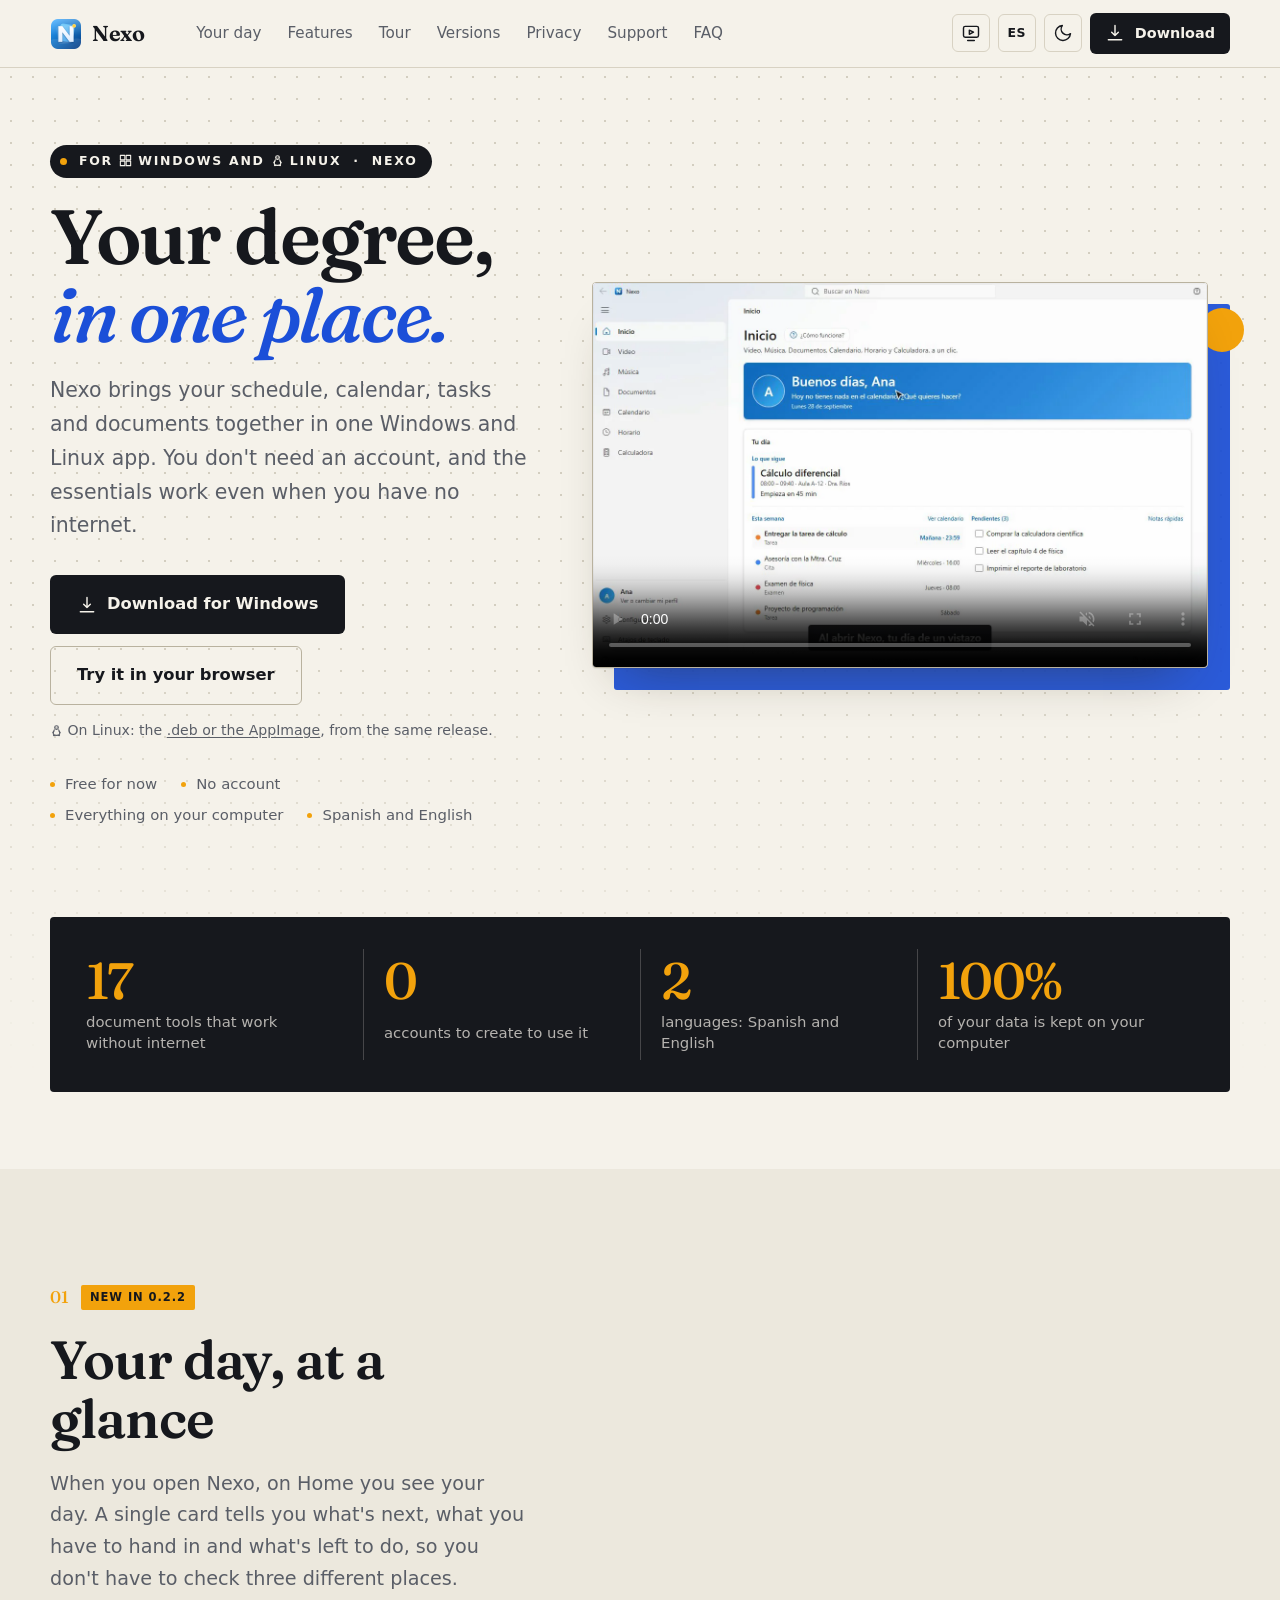
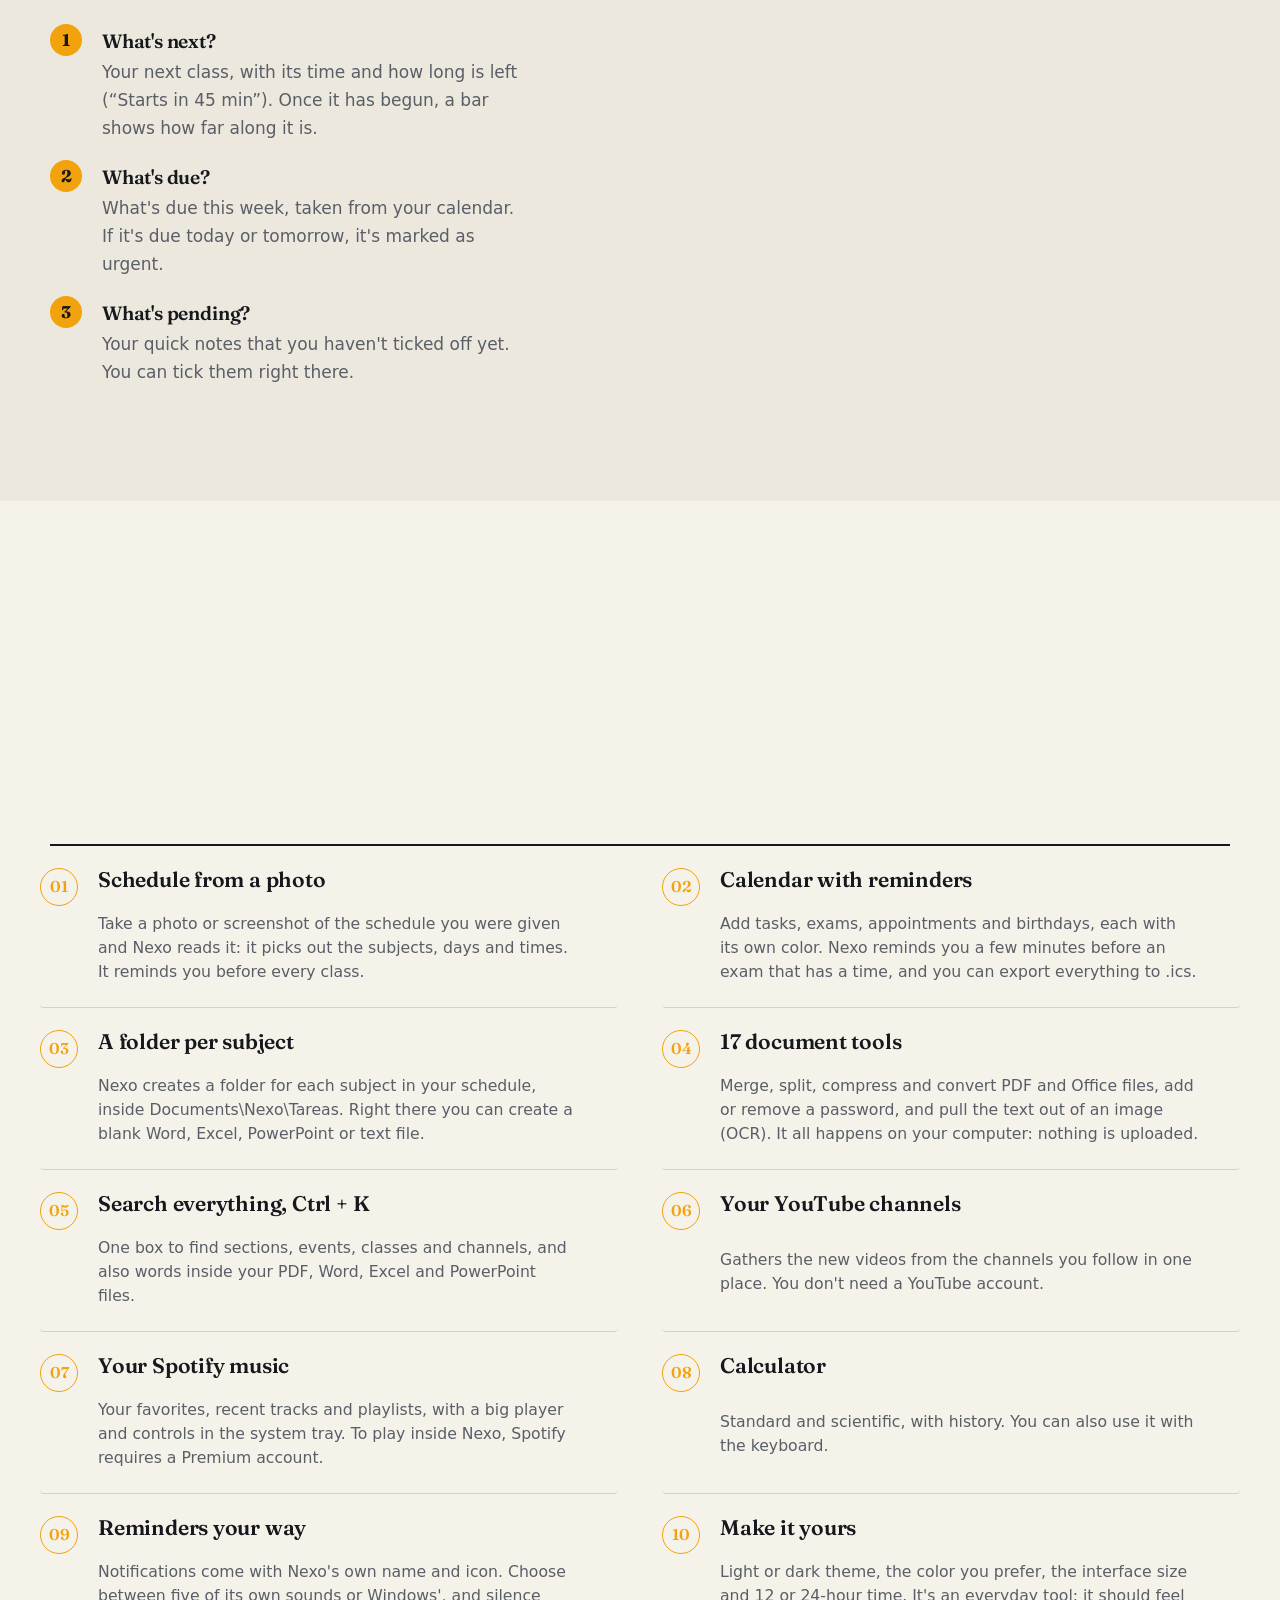
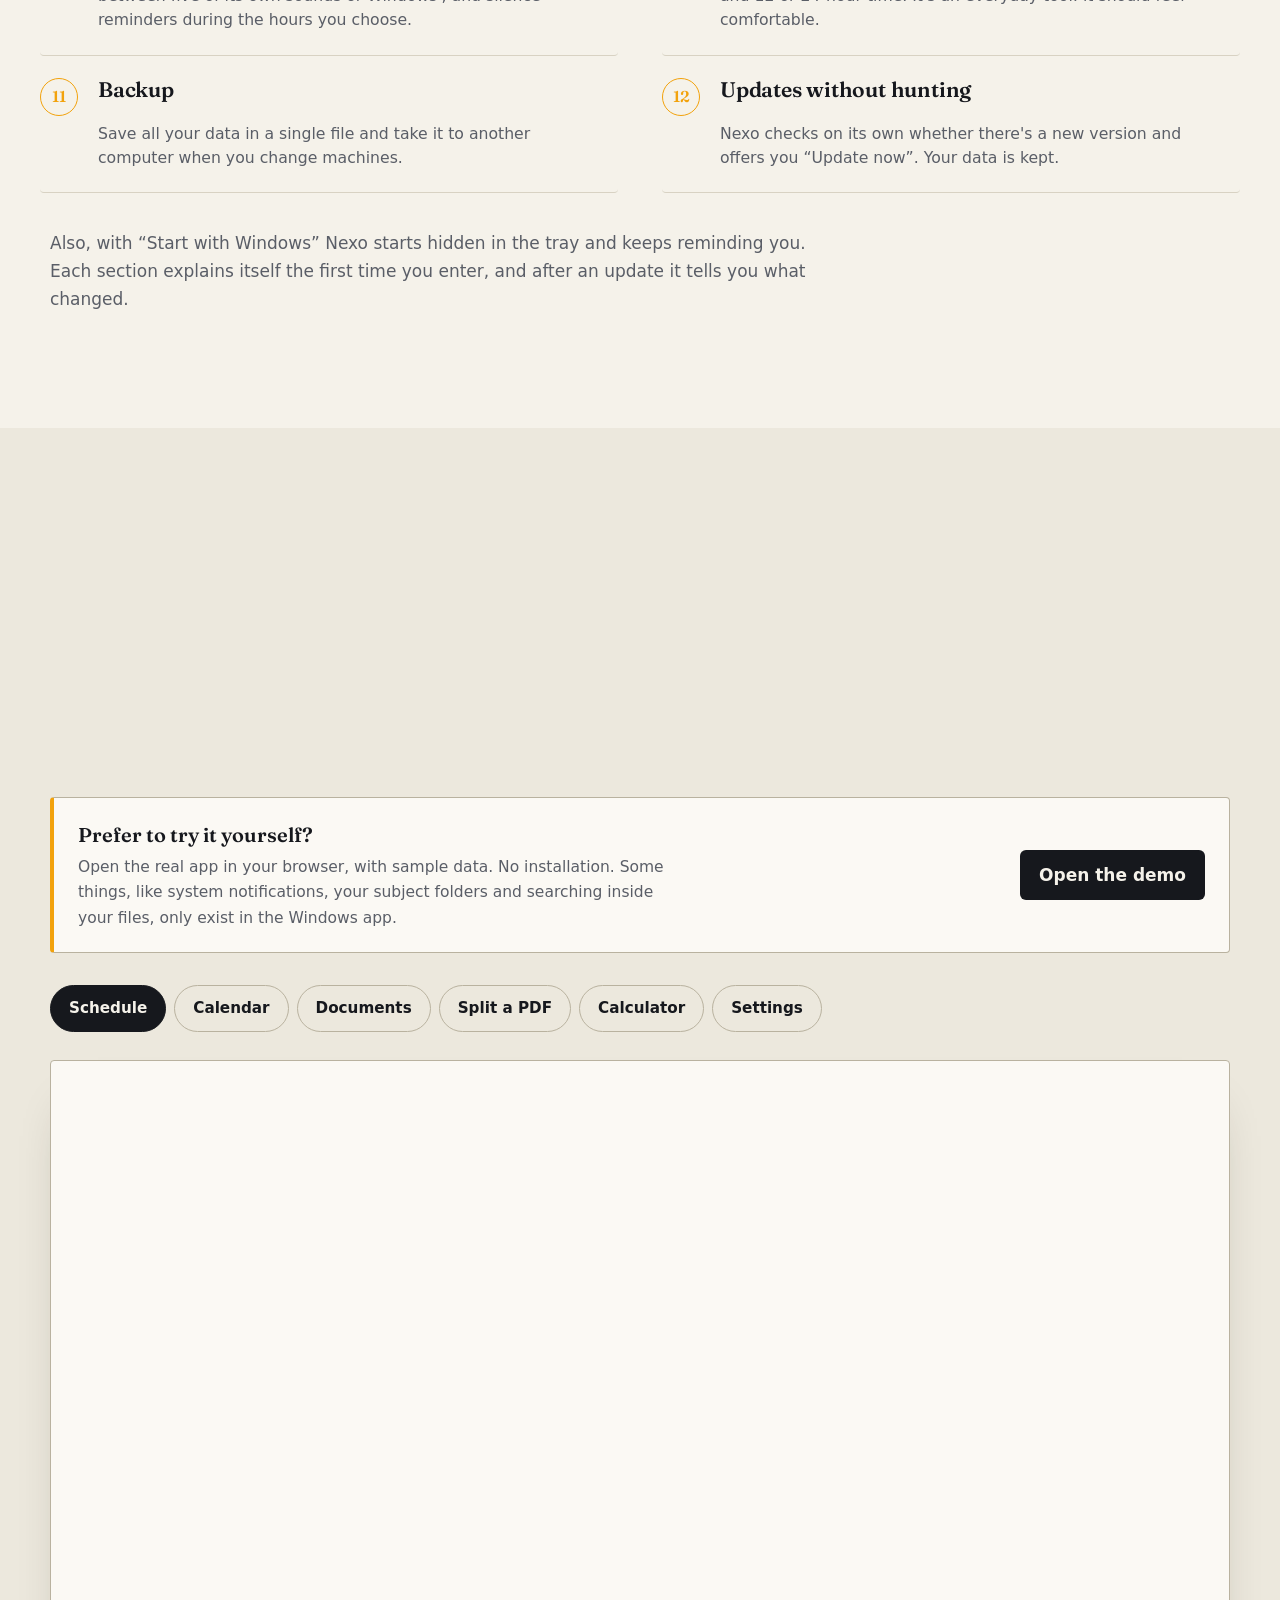
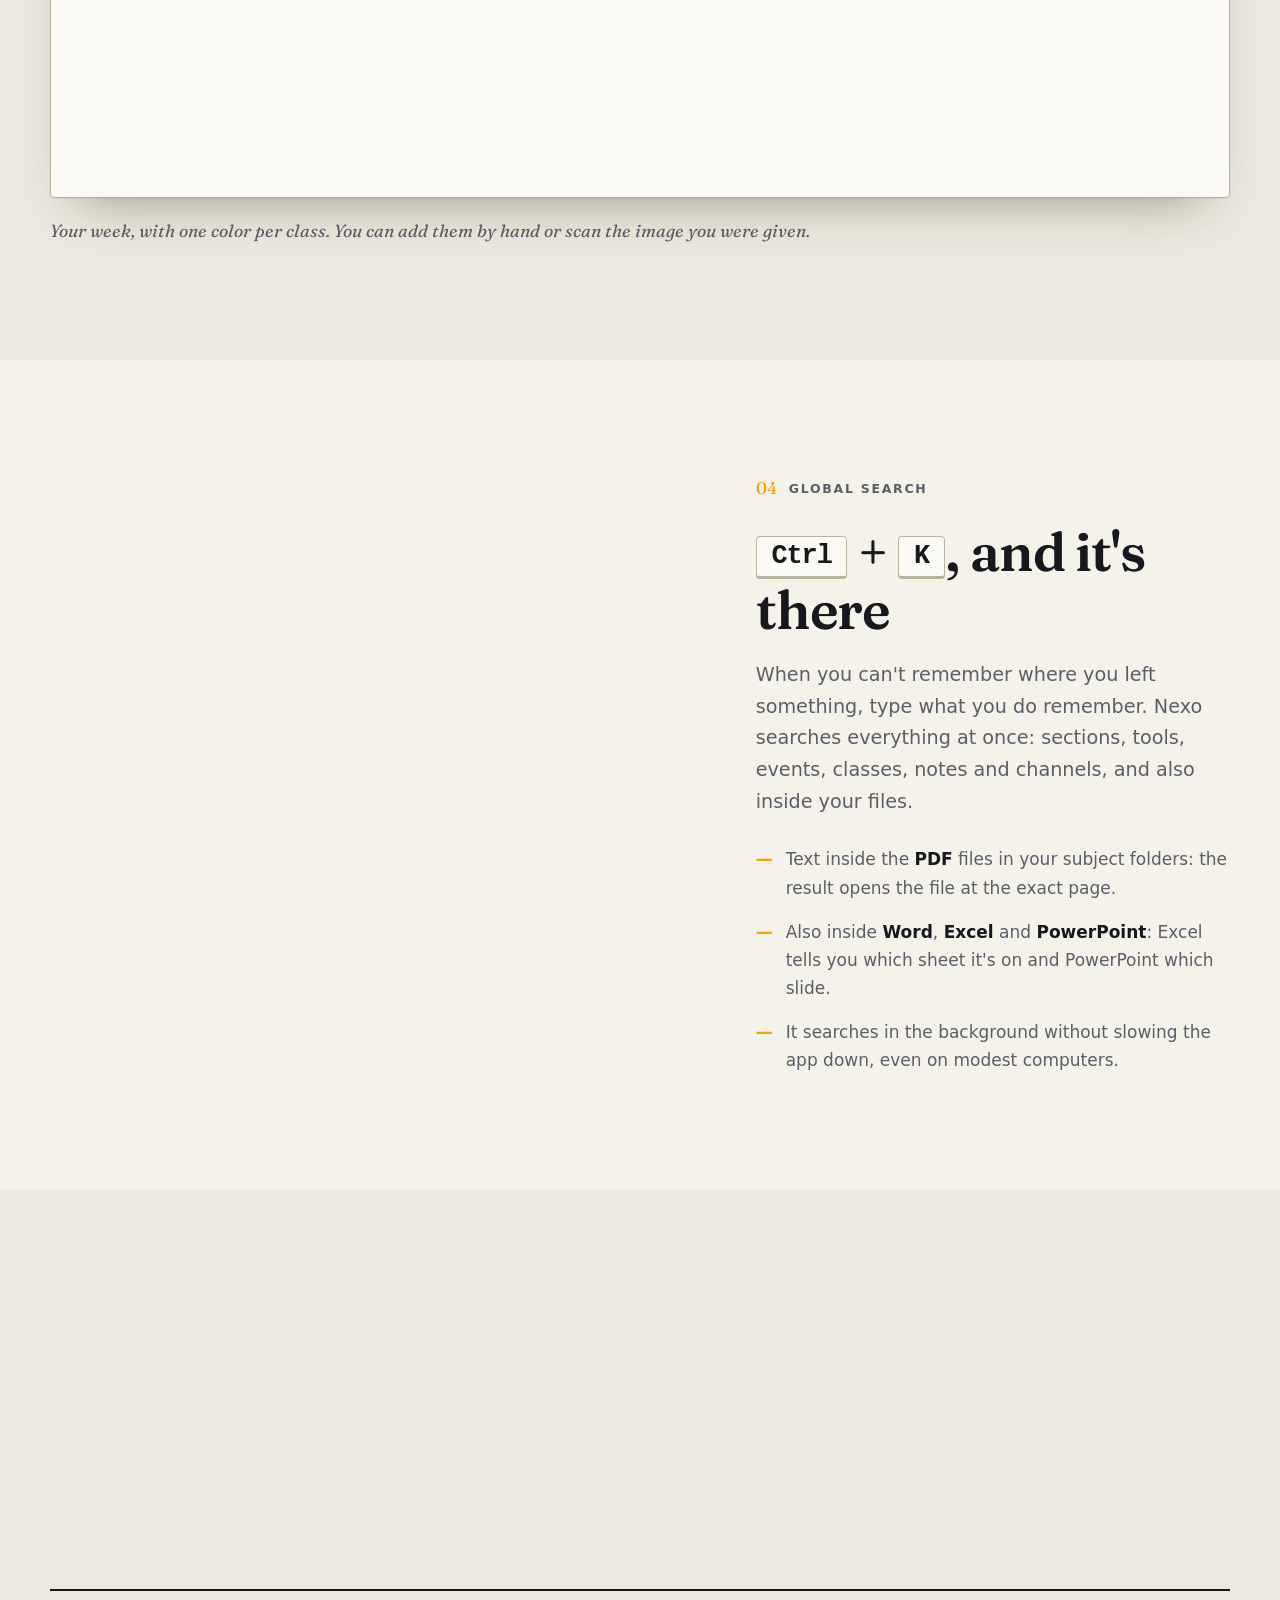
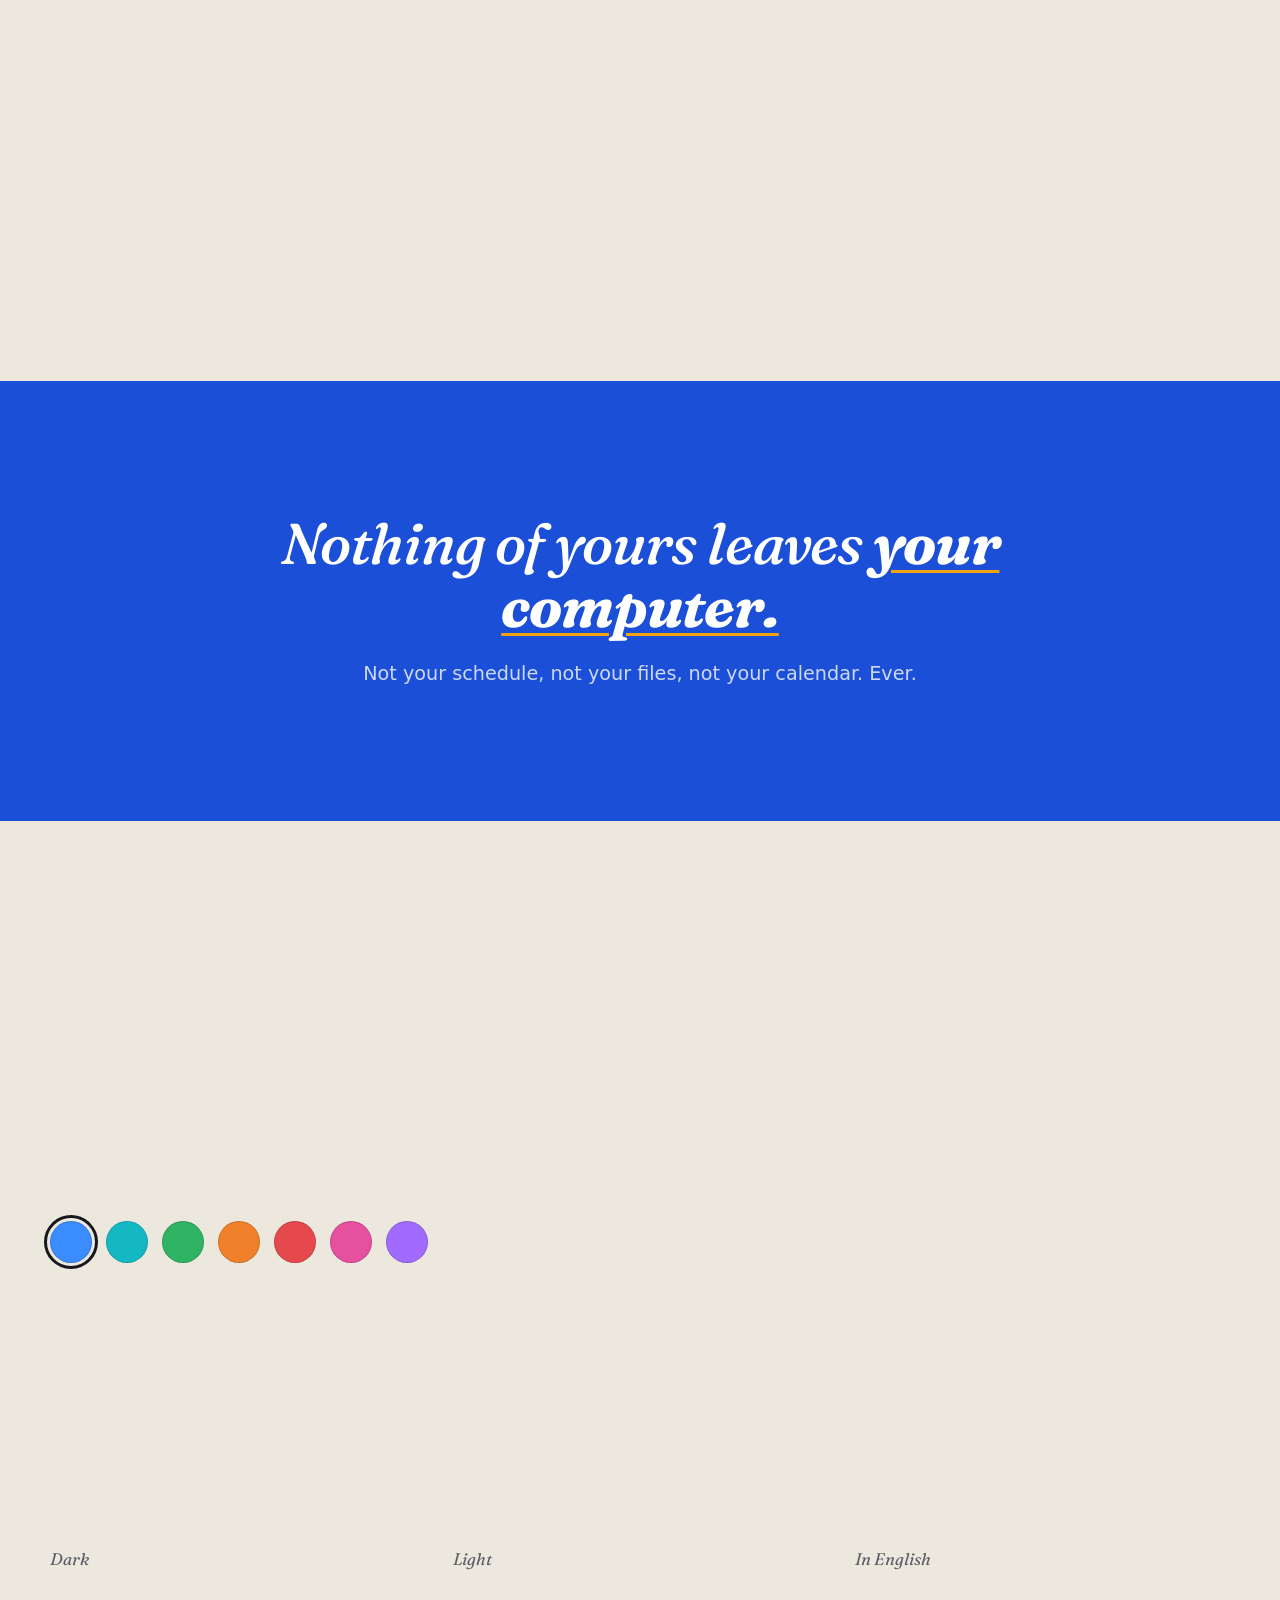
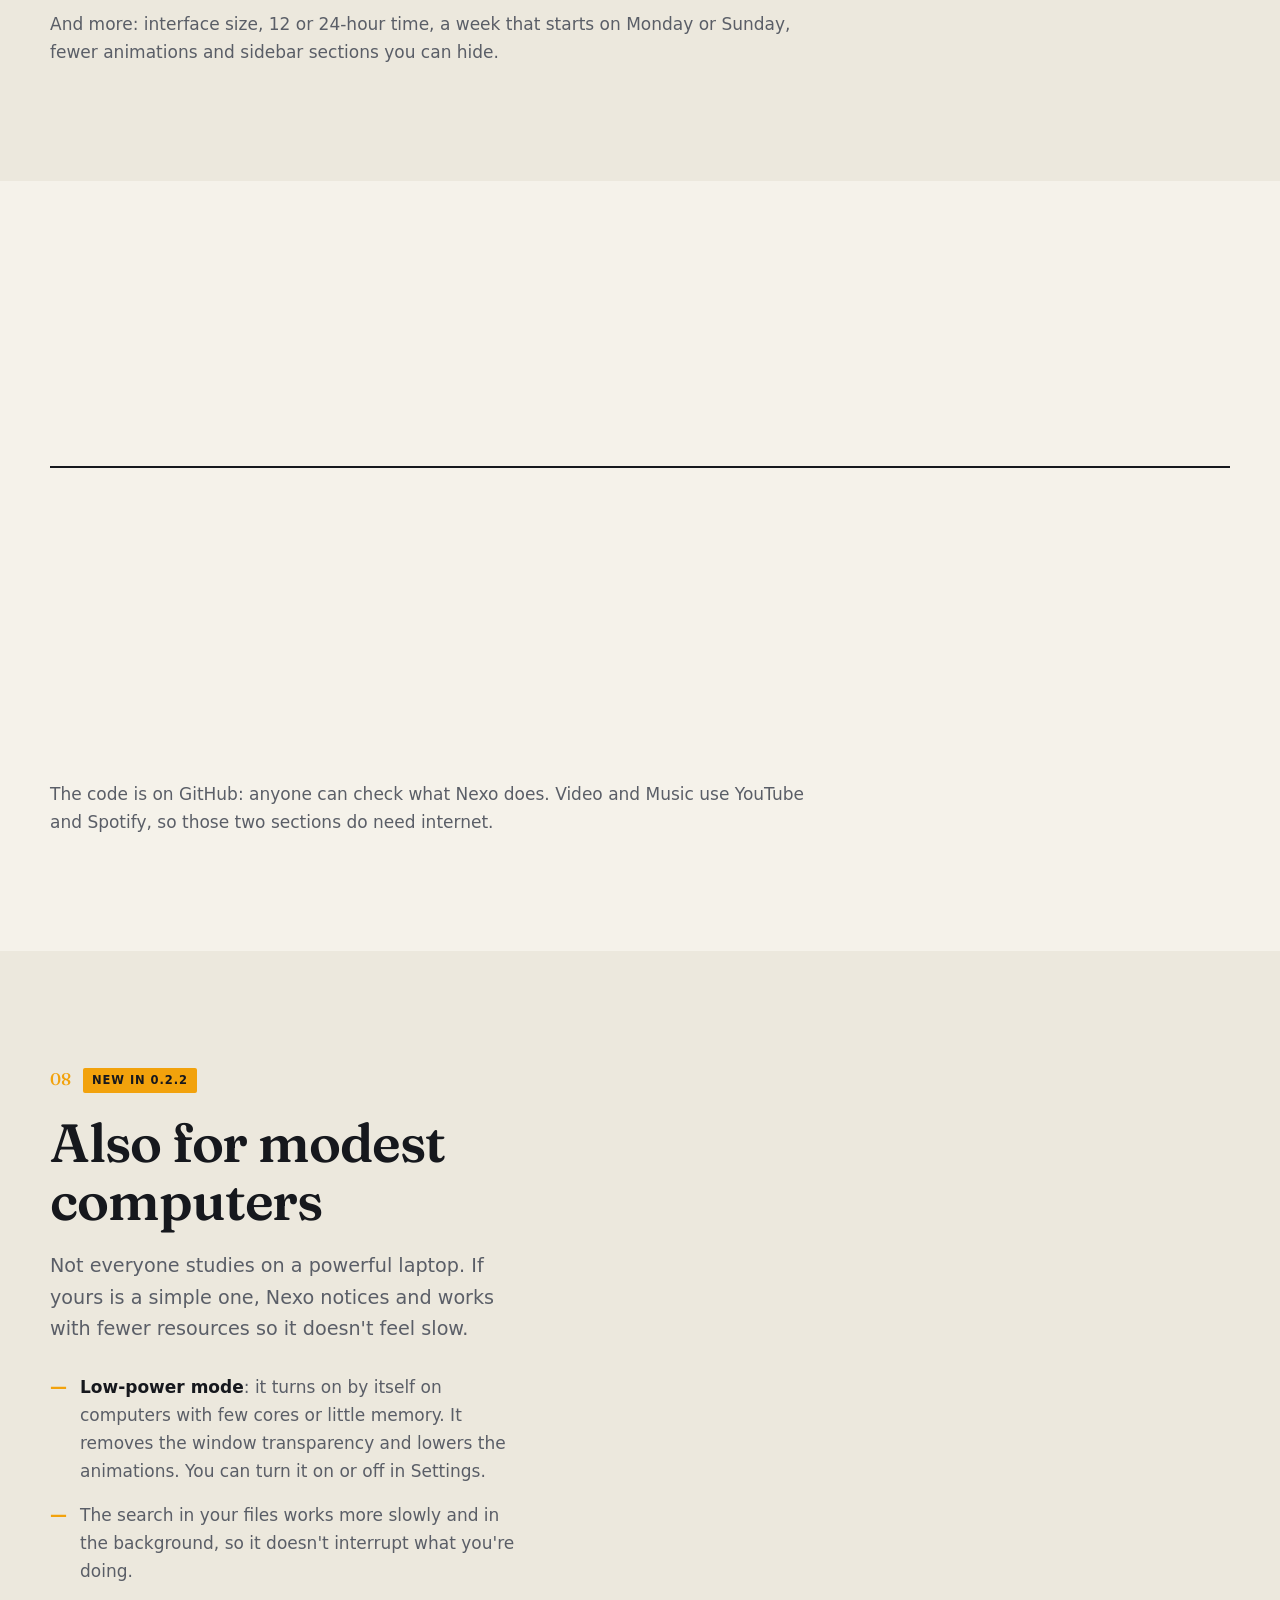
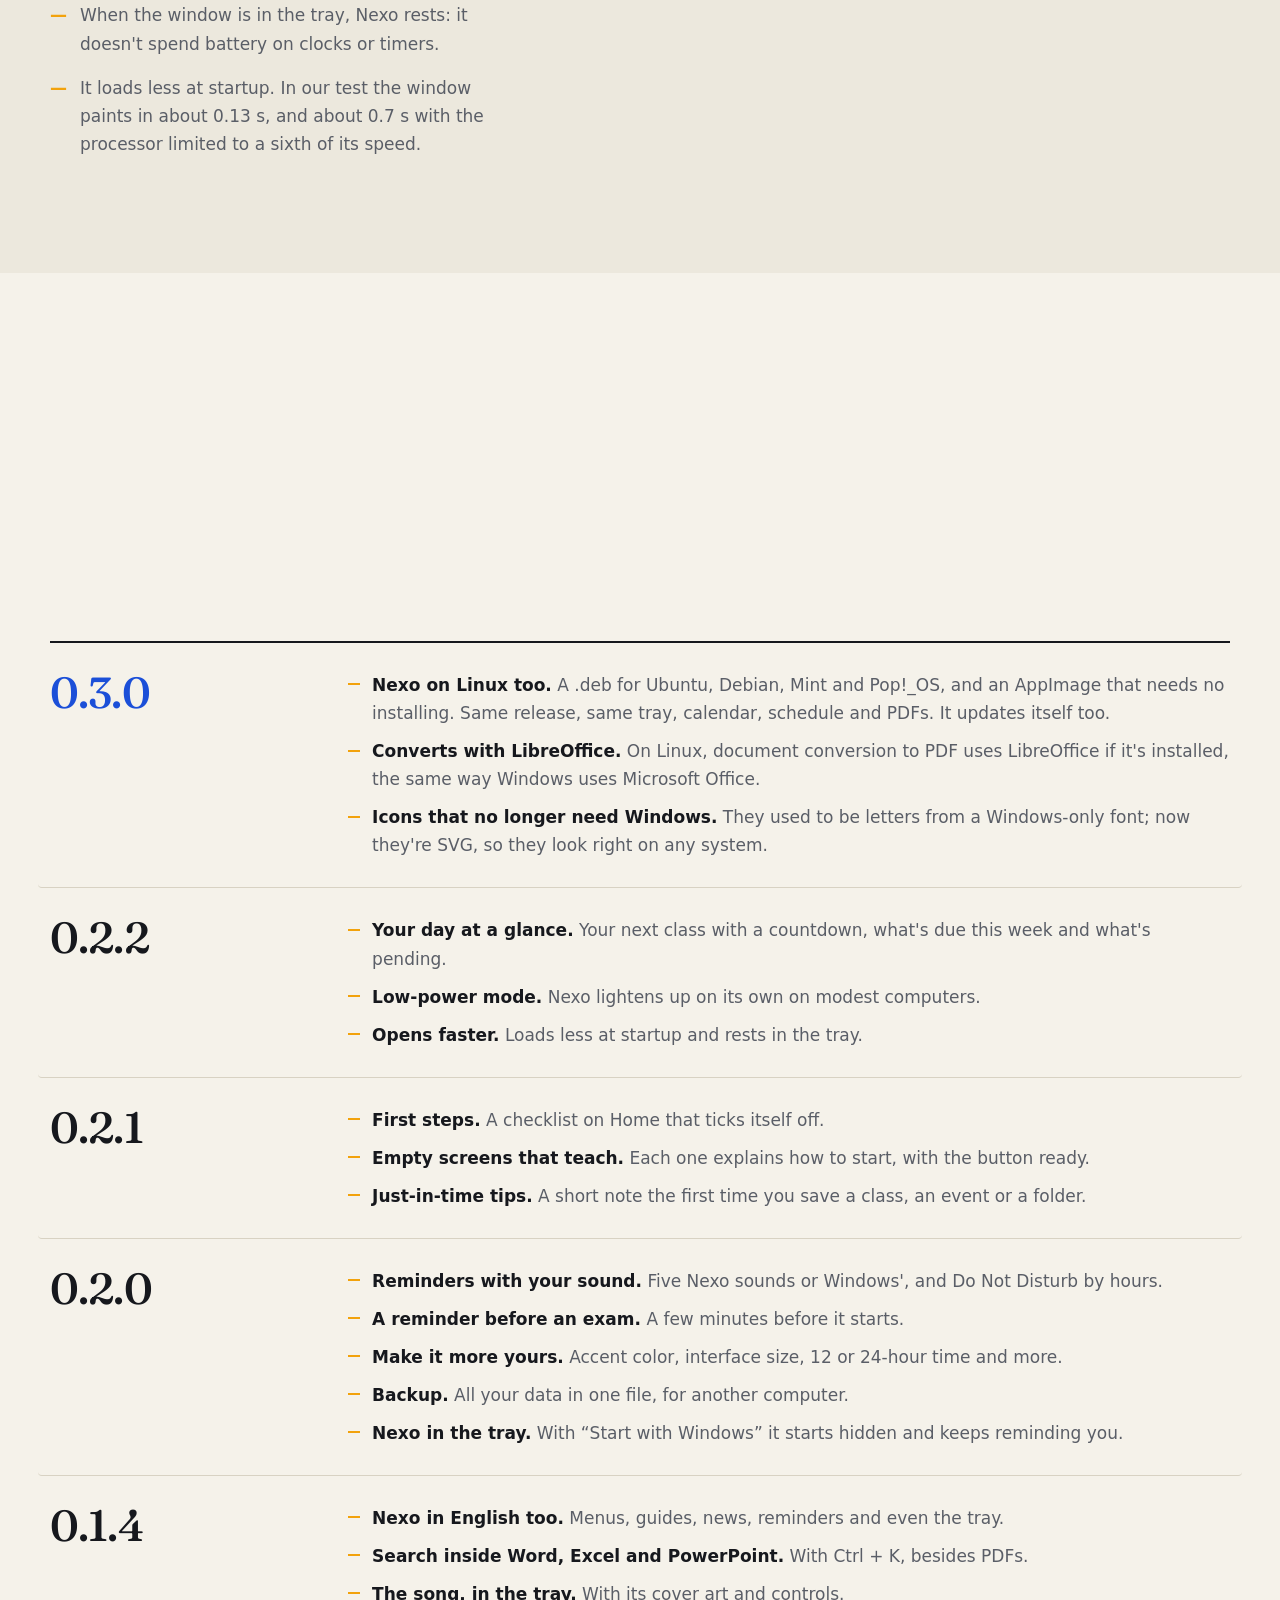
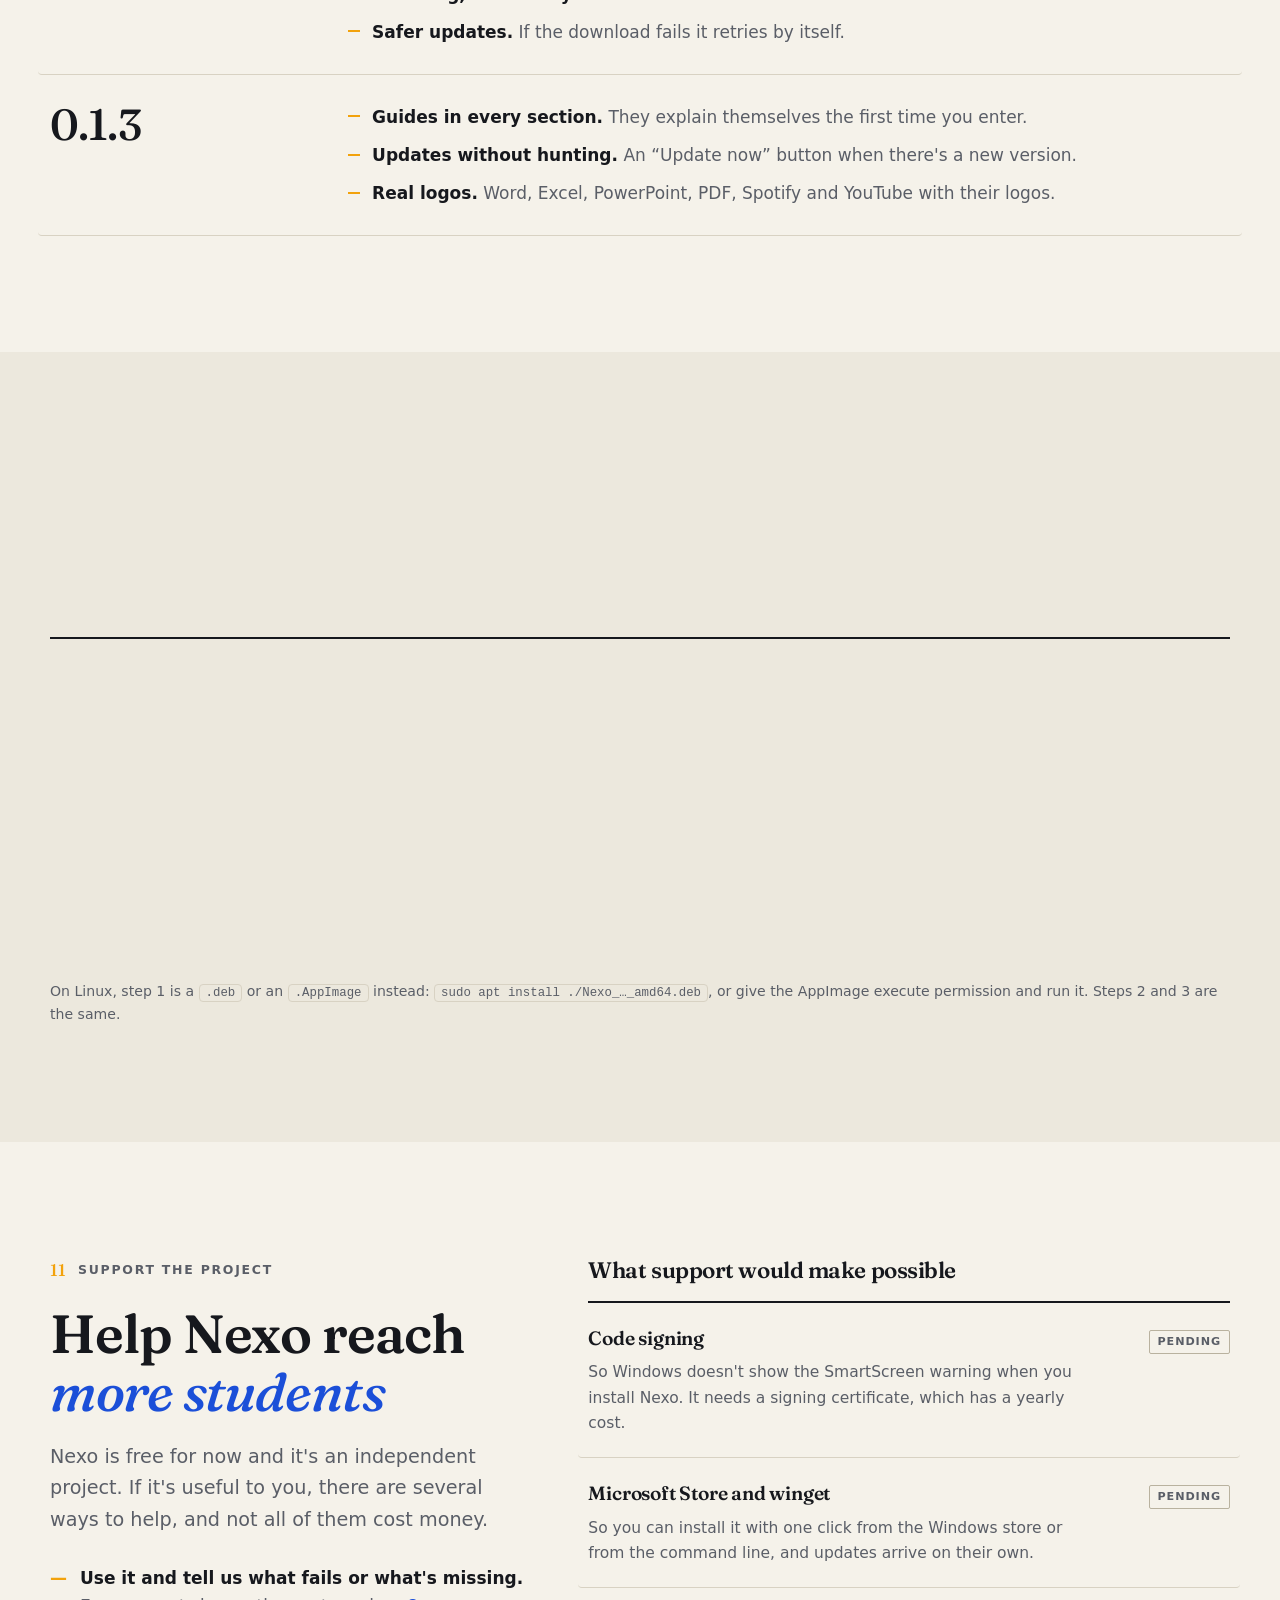
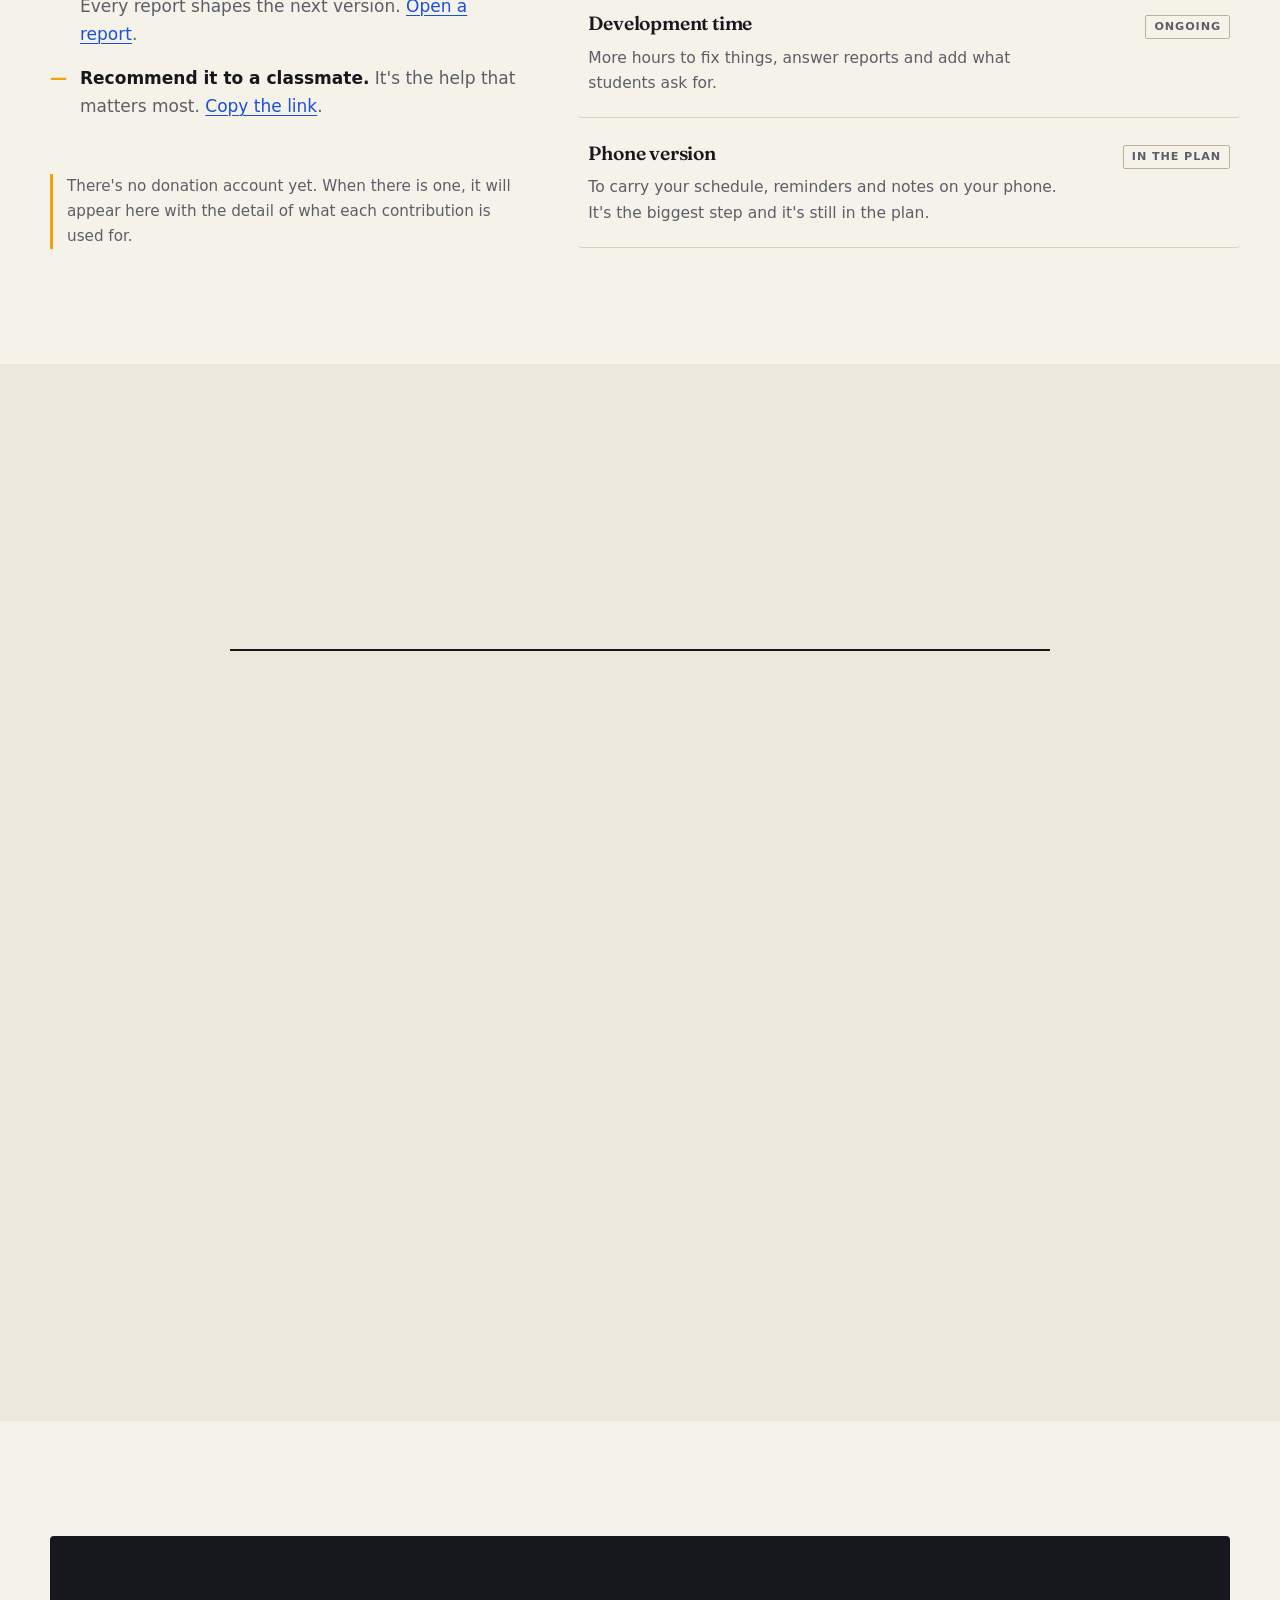
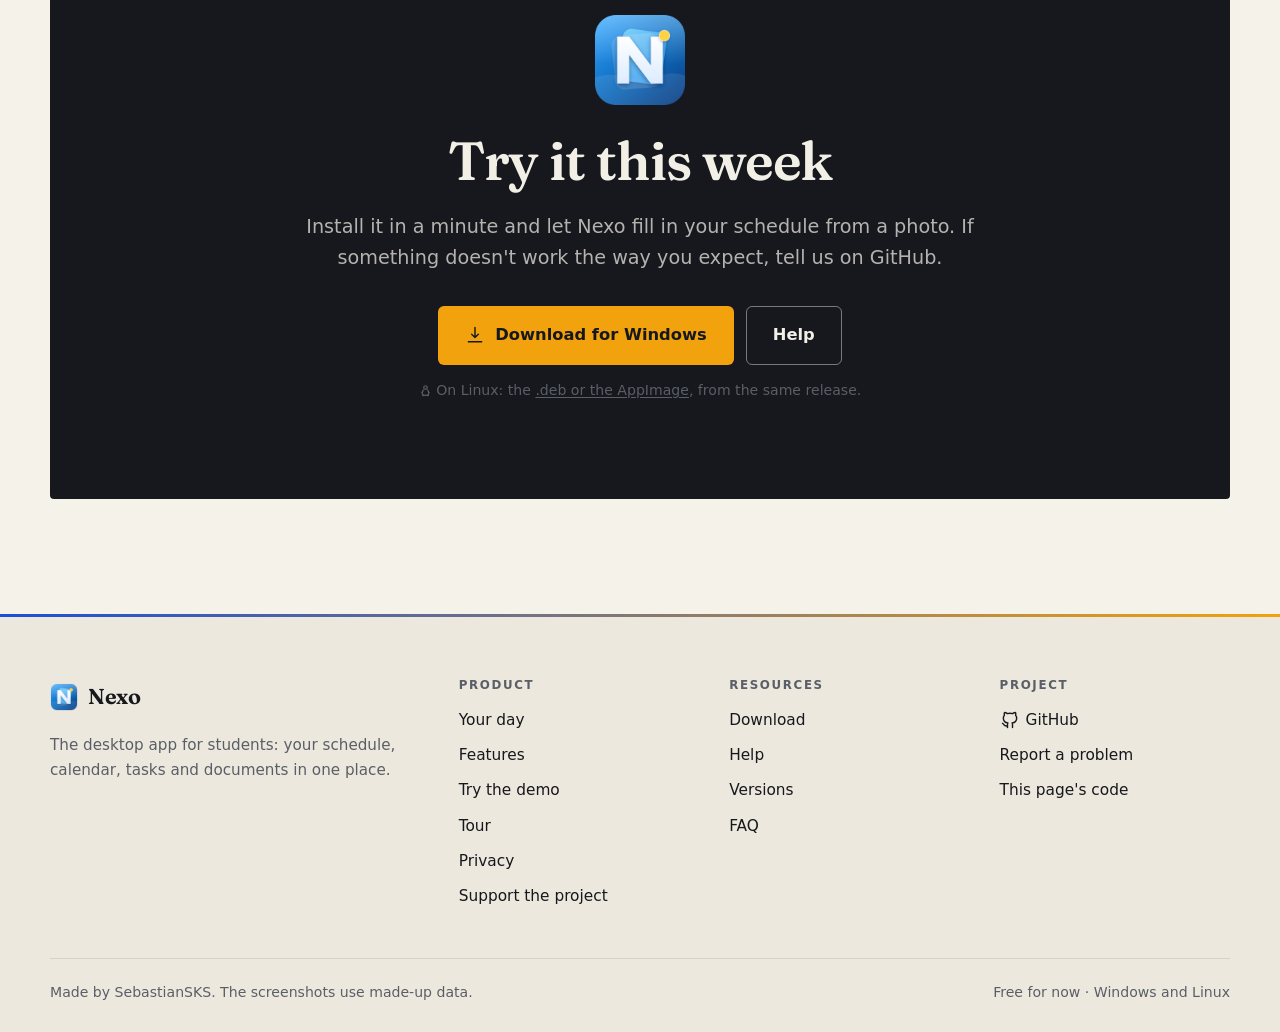
==== commit e9ce9e2b: "Logos de Windows y Linux junto al texto que los menciona" ====
--- a/index.html
+++ b/index.html
@@ -74,6 +74,8 @@
   <symbol id="i-github" viewBox="0 0 24 24"><path d="M9 19c-4.3 1.4-4.3-2.5-6-3m12 5v-3.5c0-1 .1-1.4-.5-2 2.8-.3 5.5-1.4 5.5-6a4.6 4.6 0 0 0-1.3-3.2 4.2 4.2 0 0 0-.1-3.2s-1.1-.3-3.5 1.3a12 12 0 0 0-6.2 0C6.500 2.800 5.400 3.100 5.400 3.100a4.200 4.200 0 0 0-.1 3.200A4.600 4.600 0 0 0 4 9.500c0 4.600 2.700 5.700 5.500 6-.6.600-.6 1.200-.5 2V21"/></symbol>
   <symbol id="i-etiqueta" viewBox="0 0 24 24"><path d="M20.6 13.4 13.4 20.6a2 2 0 0 1-2.8 0L3 13V3h10l7.6 7.6a2 2 0 0 1 0 2.8z"/><circle cx="7.500" cy="7.500" r="1"/></symbol>
   <symbol id="i-play" viewBox="0 0 24 24"><rect x="3" y="4" width="18" height="13" rx="2"/><path d="m10 8.500 5 2.500-5 2.500zM8 21h8"/></symbol>
+  <symbol id="i-windows" viewBox="0 0 24 24"><rect x="2.5" y="2.5" width="8.300" height="8.300"/><rect x="13.200" y="2.5" width="8.300" height="8.300"/><rect x="2.5" y="13.200" width="8.300" height="8.300"/><rect x="13.200" y="13.200" width="8.300" height="8.300"/></symbol>
+  <symbol id="i-linux" viewBox="0 0 24 24"><circle cx="12" cy="6.6" r="3.4"/><circle cx="10.5" cy="5.9" r="0.55" fill="currentColor" stroke="none"/><circle cx="13.5" cy="5.9" r="0.55" fill="currentColor" stroke="none"/><path d="M11 7.4q1 1 2 0" stroke-width="1.3"/><path d="M8 10.8C6.6 12.6 6 14.9 6 17c0 2.5 2.3 4 6 4s6-1.5 6-4c0-2.1-.6-4.4-2-6.2"/><path d="M7.2 14c-.9.3-1.6 1-2 1.9M16.8 14c.9.3 1.6 1 2 1.9"/><path d="M9.3 21c-.9.4-1.9.6-2.9.4M14.7 21c.9.4 1.9.6 2.9.4"/></symbol>
 </svg>
 
 <a class="saltar" href="#contenido" data-en="Skip to content">Saltar al contenido</a>
@@ -113,14 +115,14 @@
   <div class="contenedor">
   <div class="hero-in">
     <div class="hero-texto">
-      <p class="etiqueta"><span data-en="For Windows and Linux">Para Windows y Linux</span> · <span class="ver-actual">Nexo</span></p>
+      <p class="etiqueta"><span data-en="For <svg class='ic ic-chica'><use href='#i-windows'/></svg> Windows and <svg class='ic ic-chica'><use href='#i-linux'/></svg> Linux">Para <svg class="ic ic-chica"><use href="#i-windows"/></svg> Windows y <svg class="ic ic-chica"><use href="#i-linux"/></svg> Linux</span> · <span class="ver-actual">Nexo</span></p>
       <h1 data-en="Your degree, <em>in one place.</em>">Tu carrera, <em>en un solo lugar.</em></h1>
       <p class="lead" data-en="Nexo brings your schedule, calendar, tasks and documents together in one Windows and Linux app. You don't need an account, and the essentials work even when you have no internet.">Nexo junta tu horario, tu calendario, tus tareas y tus documentos en una sola aplicación para Windows y Linux. No necesitas cuenta, y lo esencial funciona aunque no tengas internet.</p>
       <div class="cta-fila">
         <a class="boton primario grande enlace-descarga" href="https://github.com/SebastianSKS/nexushub/releases/latest"><svg class="ic"><use href="#i-descargar"/></svg><span data-en="Download for Windows">Descargar para Windows</span></a>
         <a class="boton secundario grande" href="demo/inicio/" data-en="Try it in your browser">Probar en el navegador</a>
       </div>
-      <p class="nota-linux" data-en="On Linux: the <a class='enlace-descarga-linux' href='https://github.com/SebastianSKS/nexushub/releases/latest'>.deb or the AppImage</a>, from the same release.">En Linux: el <a class="enlace-descarga-linux" href="https://github.com/SebastianSKS/nexushub/releases/latest">.deb o el AppImage</a>, de la misma versión.</p>
+      <p class="nota-linux" data-en="<svg class='ic ic-chica'><use href='#i-linux'/></svg> On Linux: the <a class='enlace-descarga-linux' href='https://github.com/SebastianSKS/nexushub/releases/latest'>.deb or the AppImage</a>, from the same release."><svg class="ic ic-chica"><use href="#i-linux"/></svg> En Linux: el <a class="enlace-descarga-linux" href="https://github.com/SebastianSKS/nexushub/releases/latest">.deb o el AppImage</a>, de la misma versión.</p>
       <ul class="confianza" aria-label="Lo importante" data-en-aria-label="The essentials">
         <li><span data-en="Free for now">Gratis por ahora</span></li>
         <li><span data-en="No account">Sin cuenta</span></li>
@@ -504,7 +506,7 @@
       <a class="boton primario grande enlace-descarga" href="https://github.com/SebastianSKS/nexushub/releases/latest"><svg class="ic"><use href="#i-descargar"/></svg><span data-en="Download for Windows">Descargar para Windows</span></a>
       <a class="boton secundario grande" href="https://github.com/SebastianSKS/nexushub/blob/main/AYUDA.md" data-en-href="https://github.com/SebastianSKS/nexushub/blob/main/HELP.md" data-en="Help">Ayuda</a>
     </div>
-    <p class="nota-linux" data-en="On Linux: the <a class='enlace-descarga-linux' href='https://github.com/SebastianSKS/nexushub/releases/latest'>.deb or the AppImage</a>, from the same release.">En Linux: el <a class="enlace-descarga-linux" href="https://github.com/SebastianSKS/nexushub/releases/latest">.deb o el AppImage</a>, de la misma versión.</p>
+    <p class="nota-linux" data-en="<svg class='ic ic-chica'><use href='#i-linux'/></svg> On Linux: the <a class='enlace-descarga-linux' href='https://github.com/SebastianSKS/nexushub/releases/latest'>.deb or the AppImage</a>, from the same release."><svg class="ic ic-chica"><use href="#i-linux"/></svg> En Linux: el <a class="enlace-descarga-linux" href="https://github.com/SebastianSKS/nexushub/releases/latest">.deb o el AppImage</a>, de la misma versión.</p>
     <p class="pie-nota"><span class="ver-actual"></span></p>
   </div>
   </div>
--- a/css/base.css
+++ b/css/base.css
@@ -91,6 +91,7 @@
 .sprite-oculto { position: absolute; }
 
 .ic { width: 20px; height: 20px; fill: none; stroke: currentColor; stroke-width: 1.7; stroke-linecap: round; stroke-linejoin: round; flex: none; }
+.ic-chica { width: 13px; height: 13px; stroke-width: 2; vertical-align: -2px; }
 :root[data-theme="dark"] .ic-luna, :root[data-theme="light"] .ic-sol { display: none; }
 :root[data-theme="dark"] .img-claro, :root[data-theme="light"] .img-oscuro { display: none; }
 
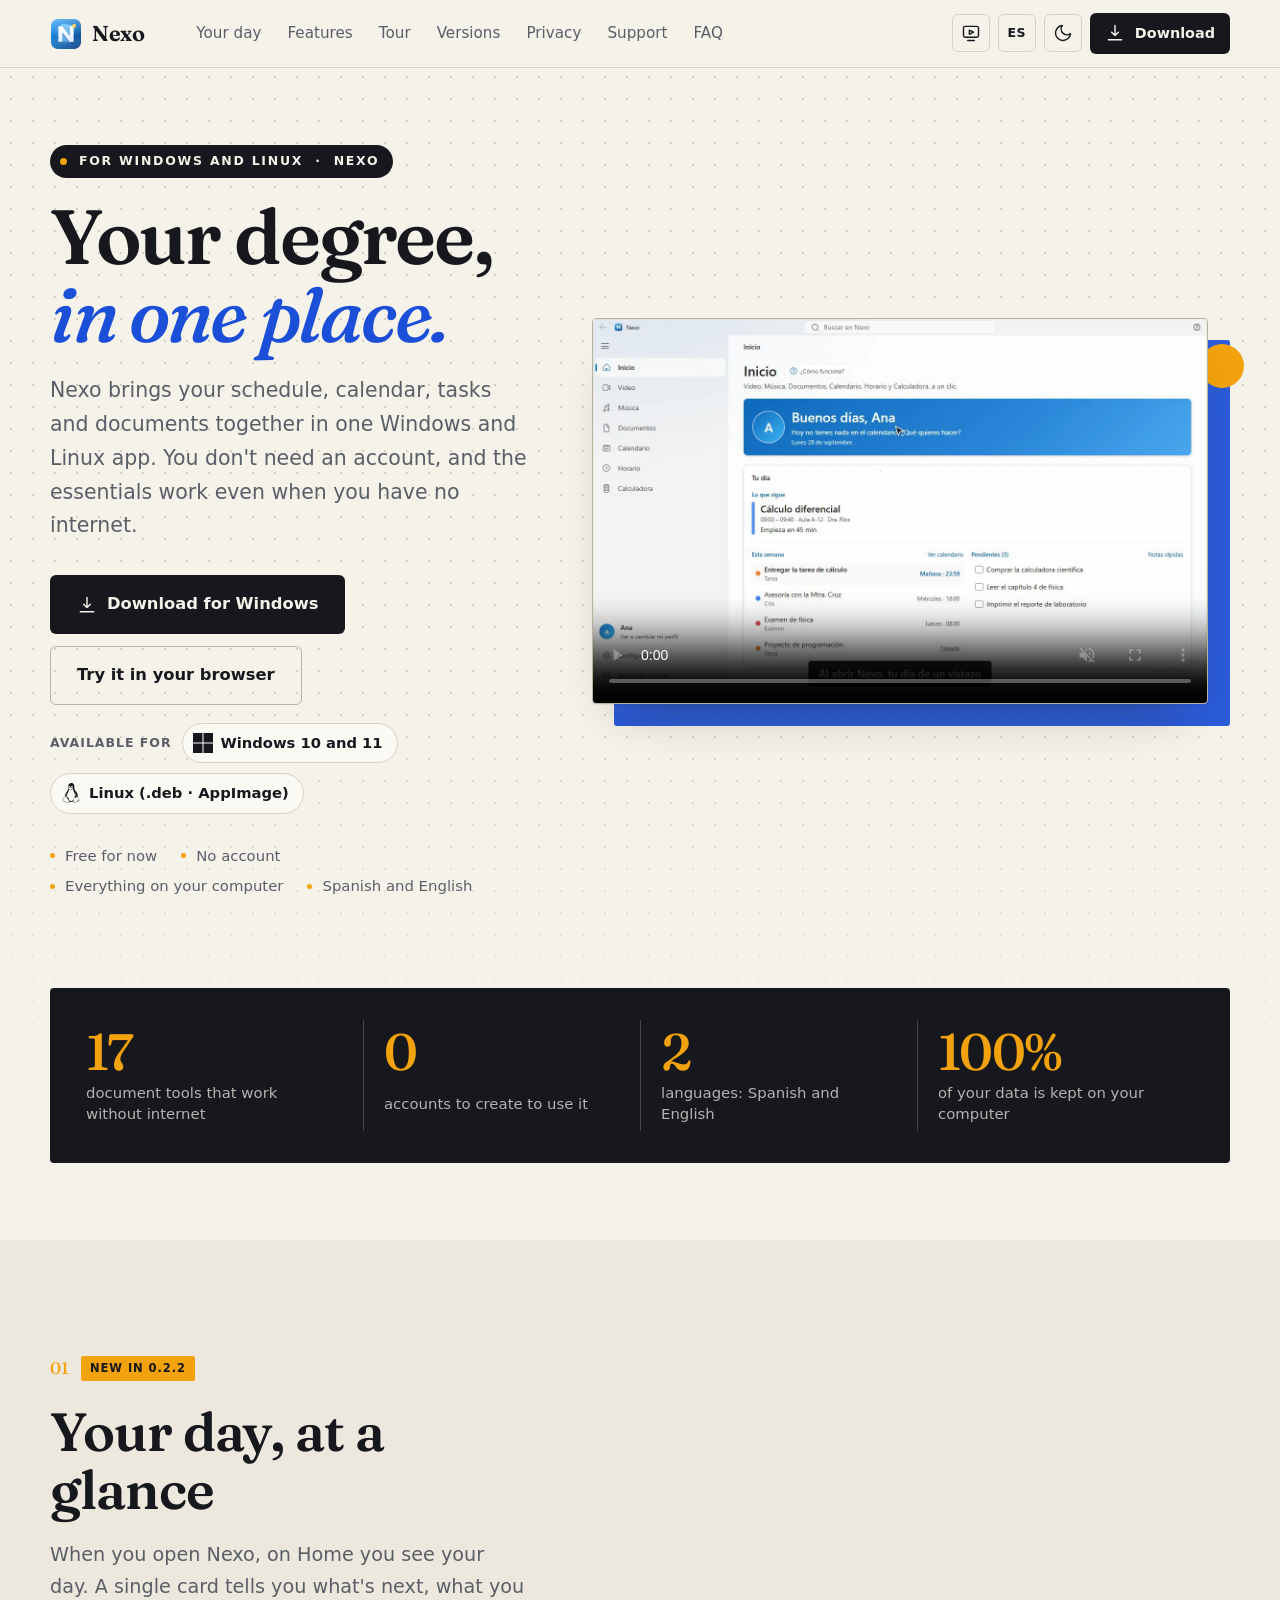
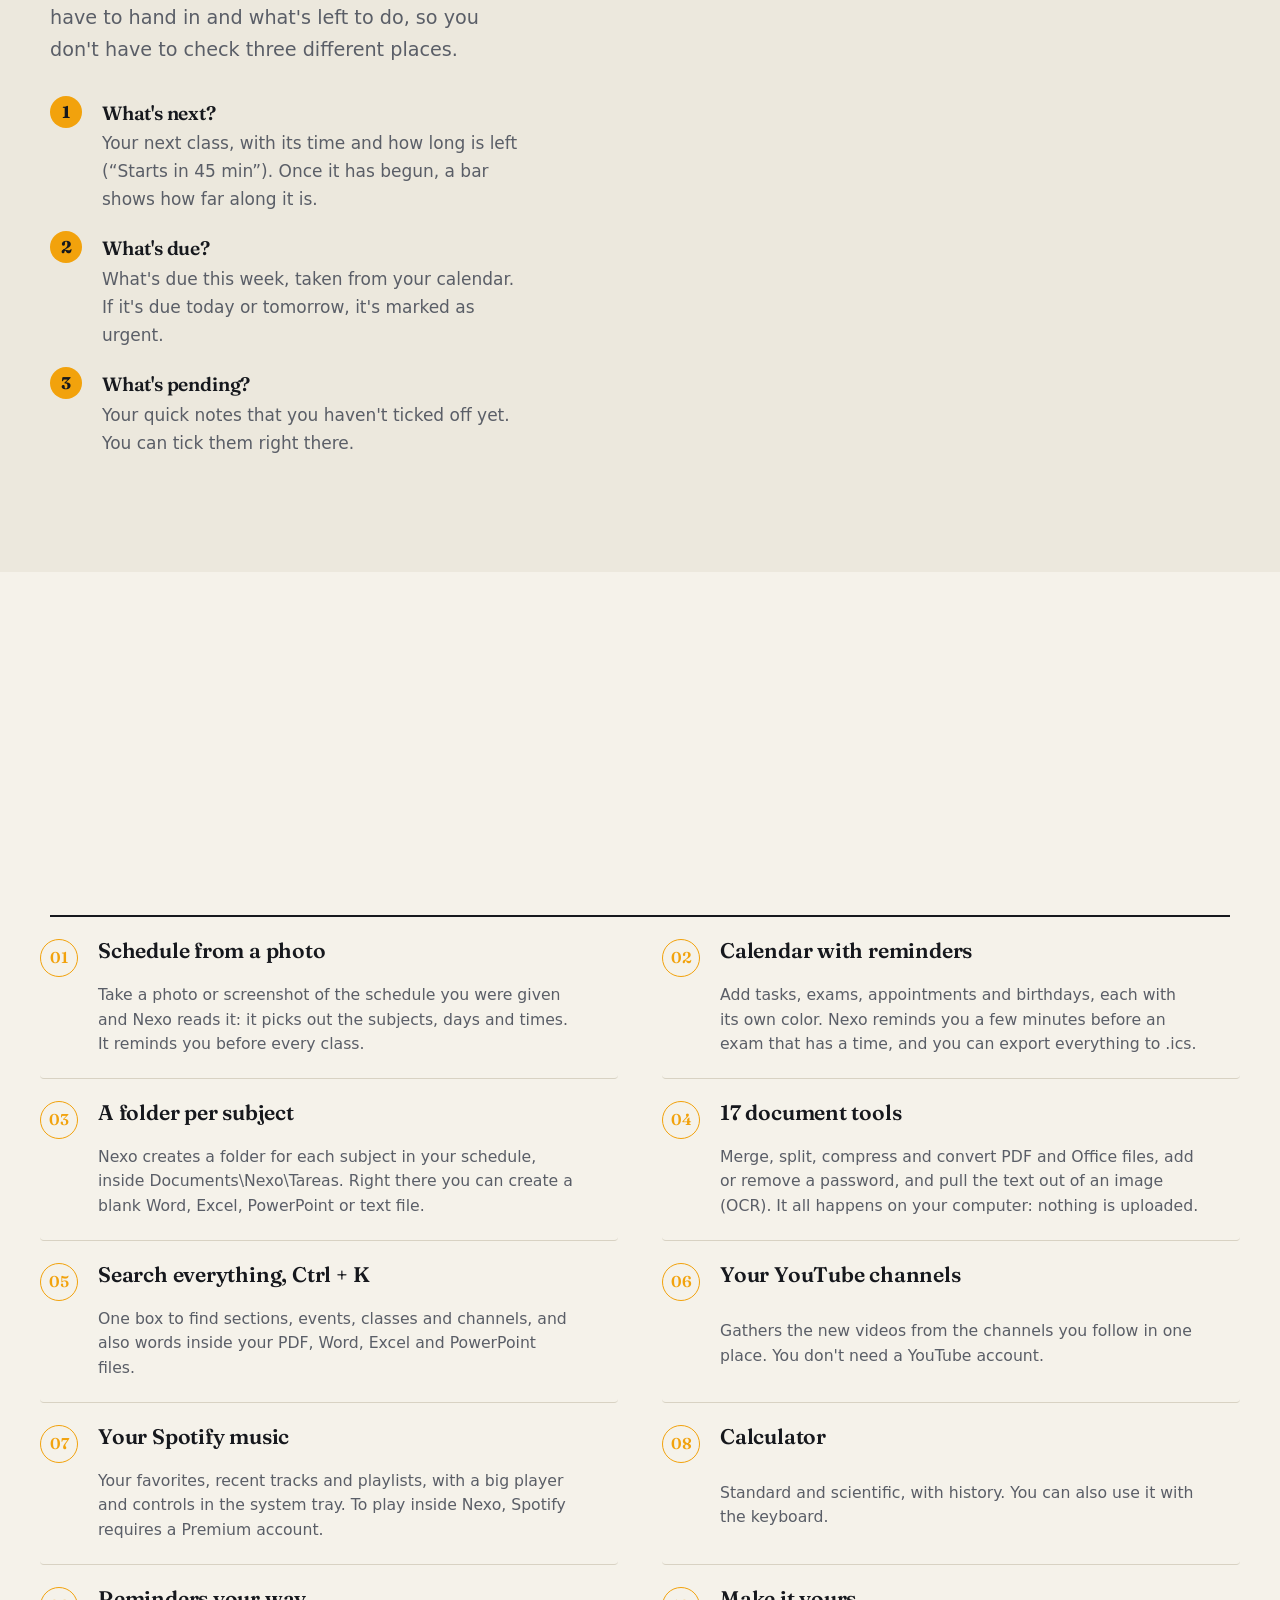
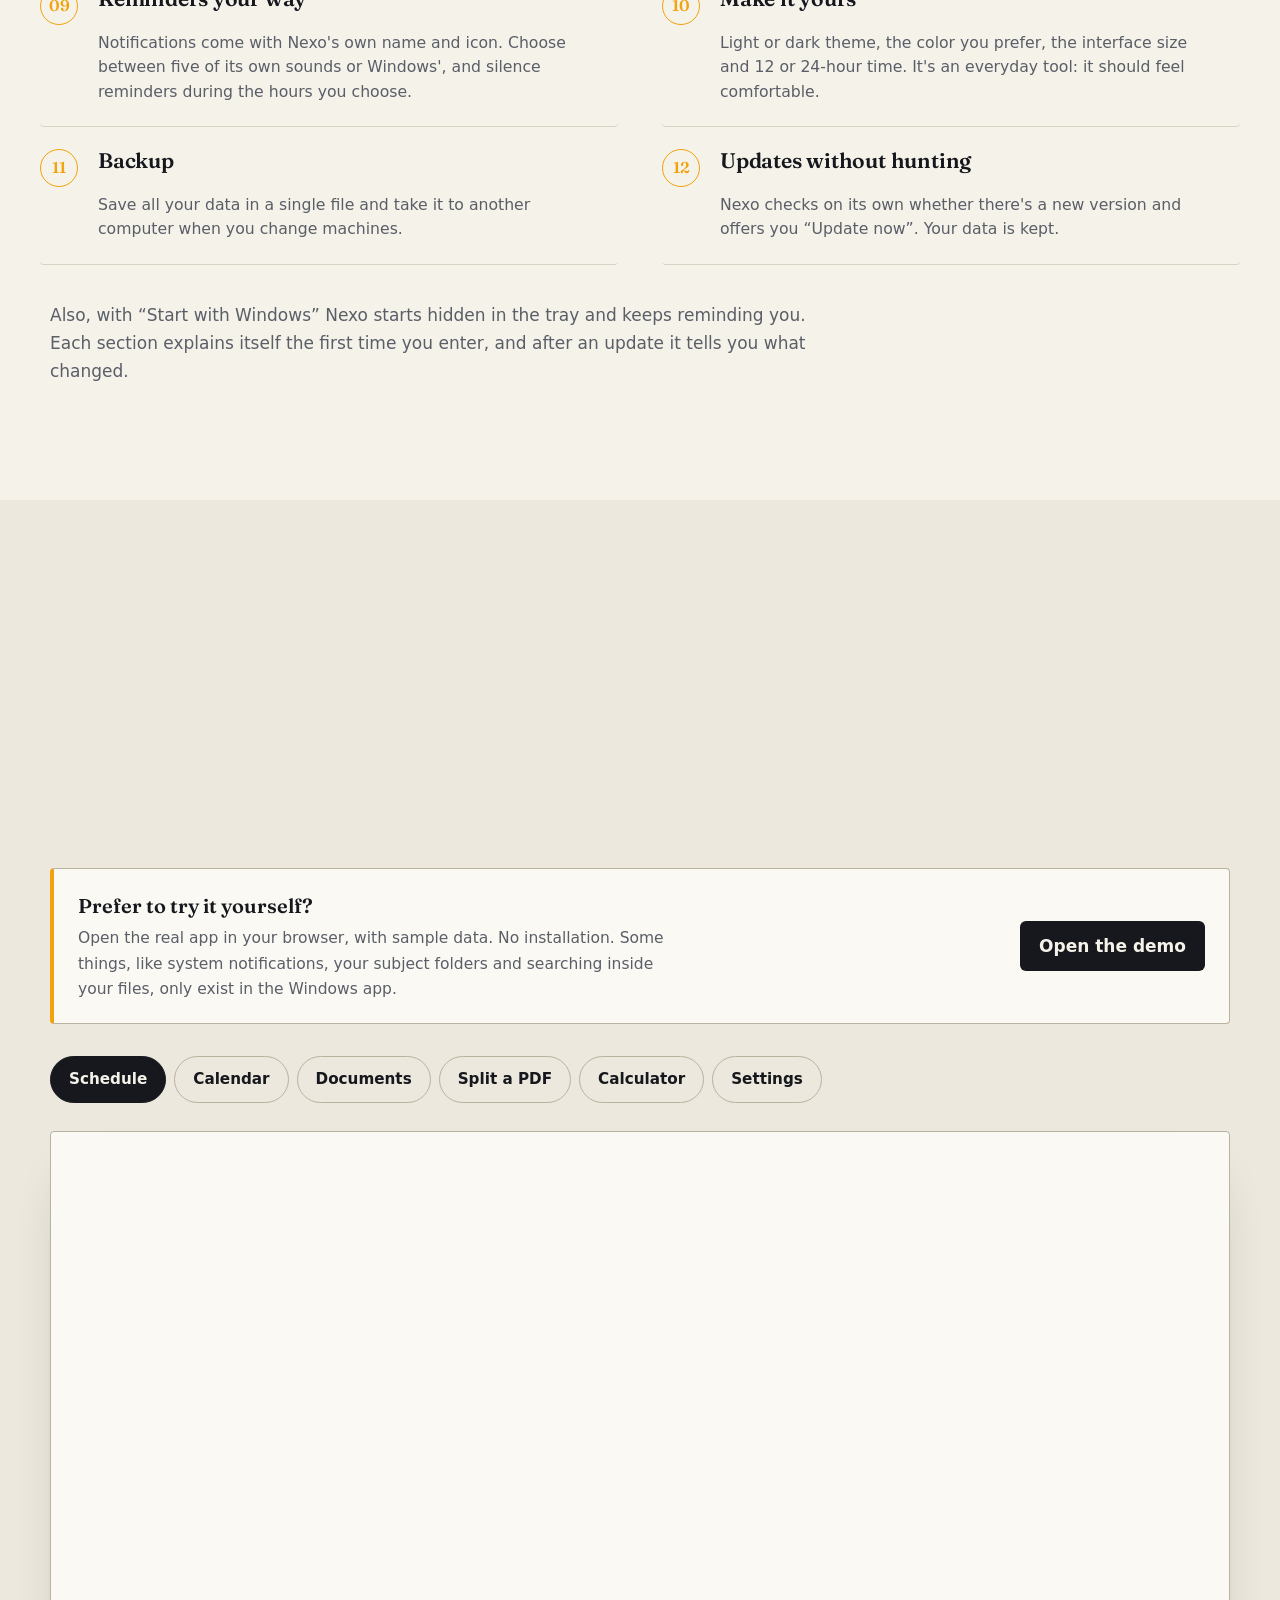
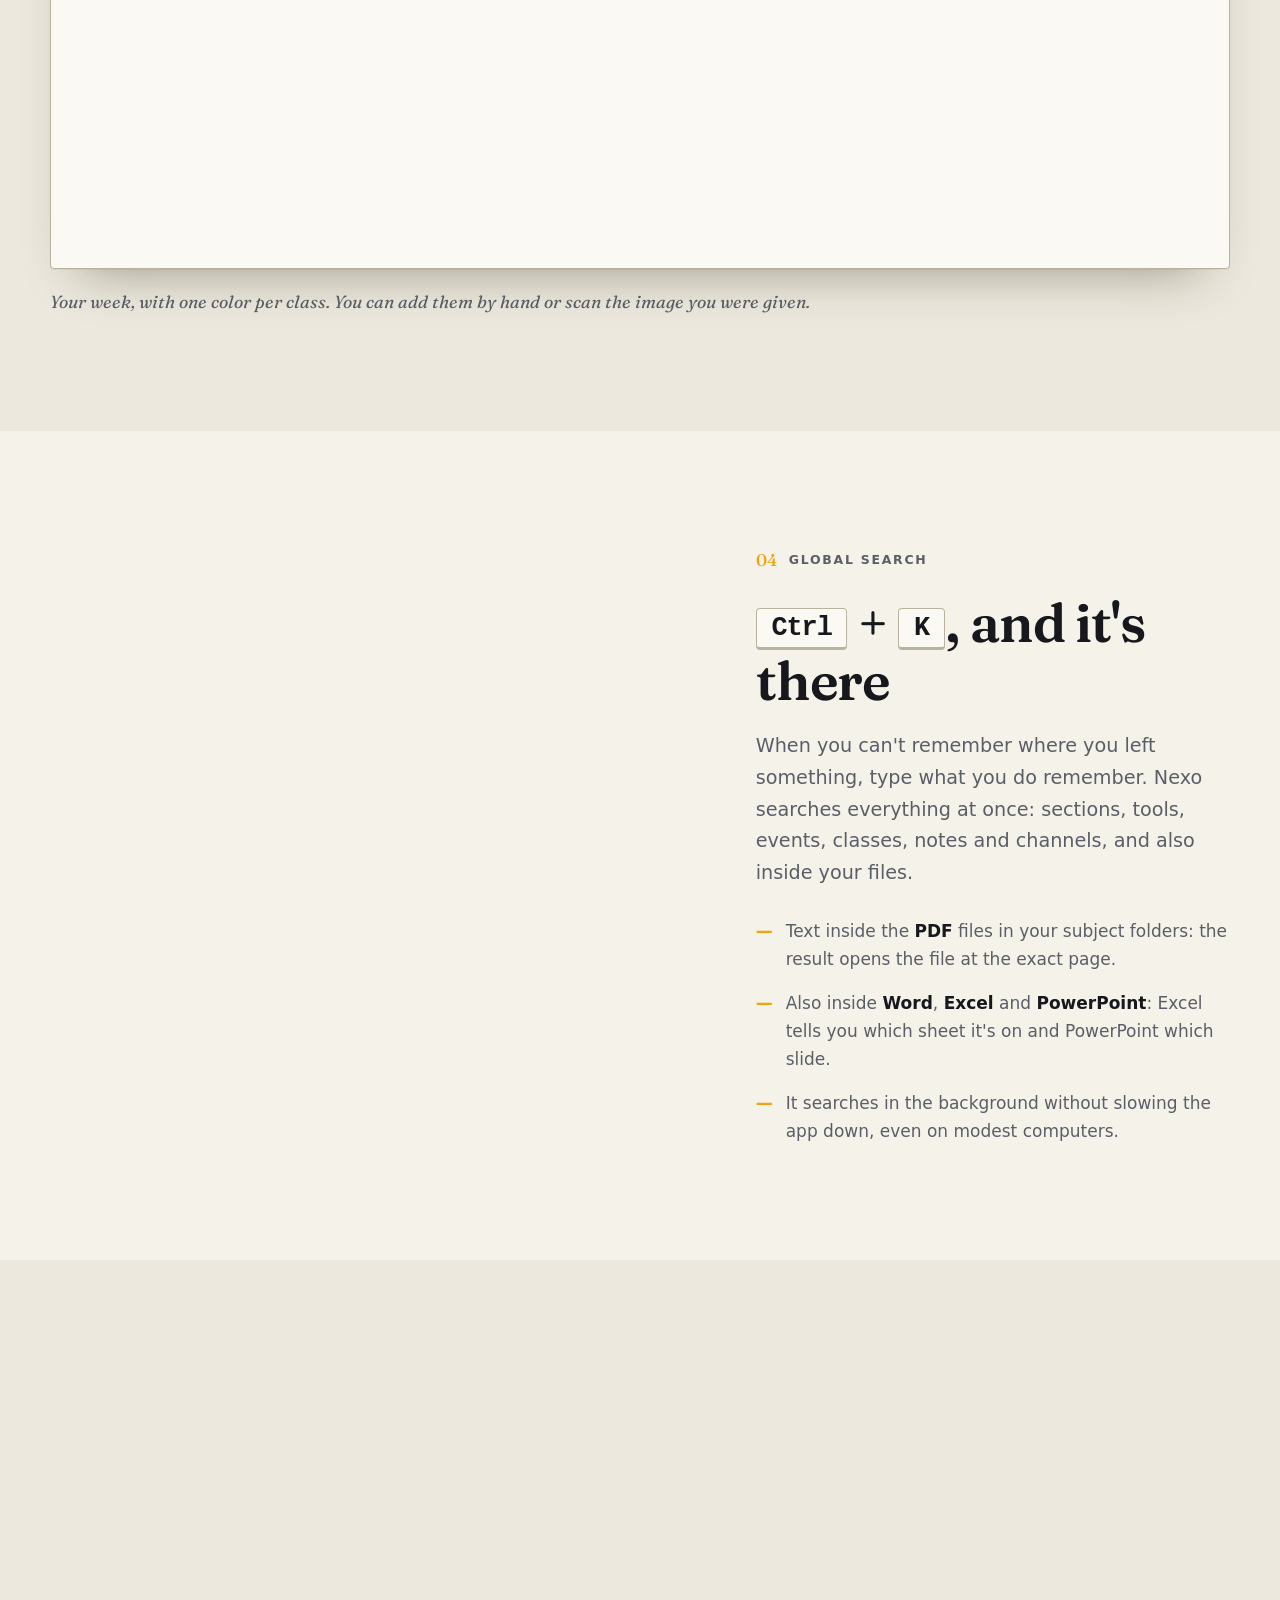
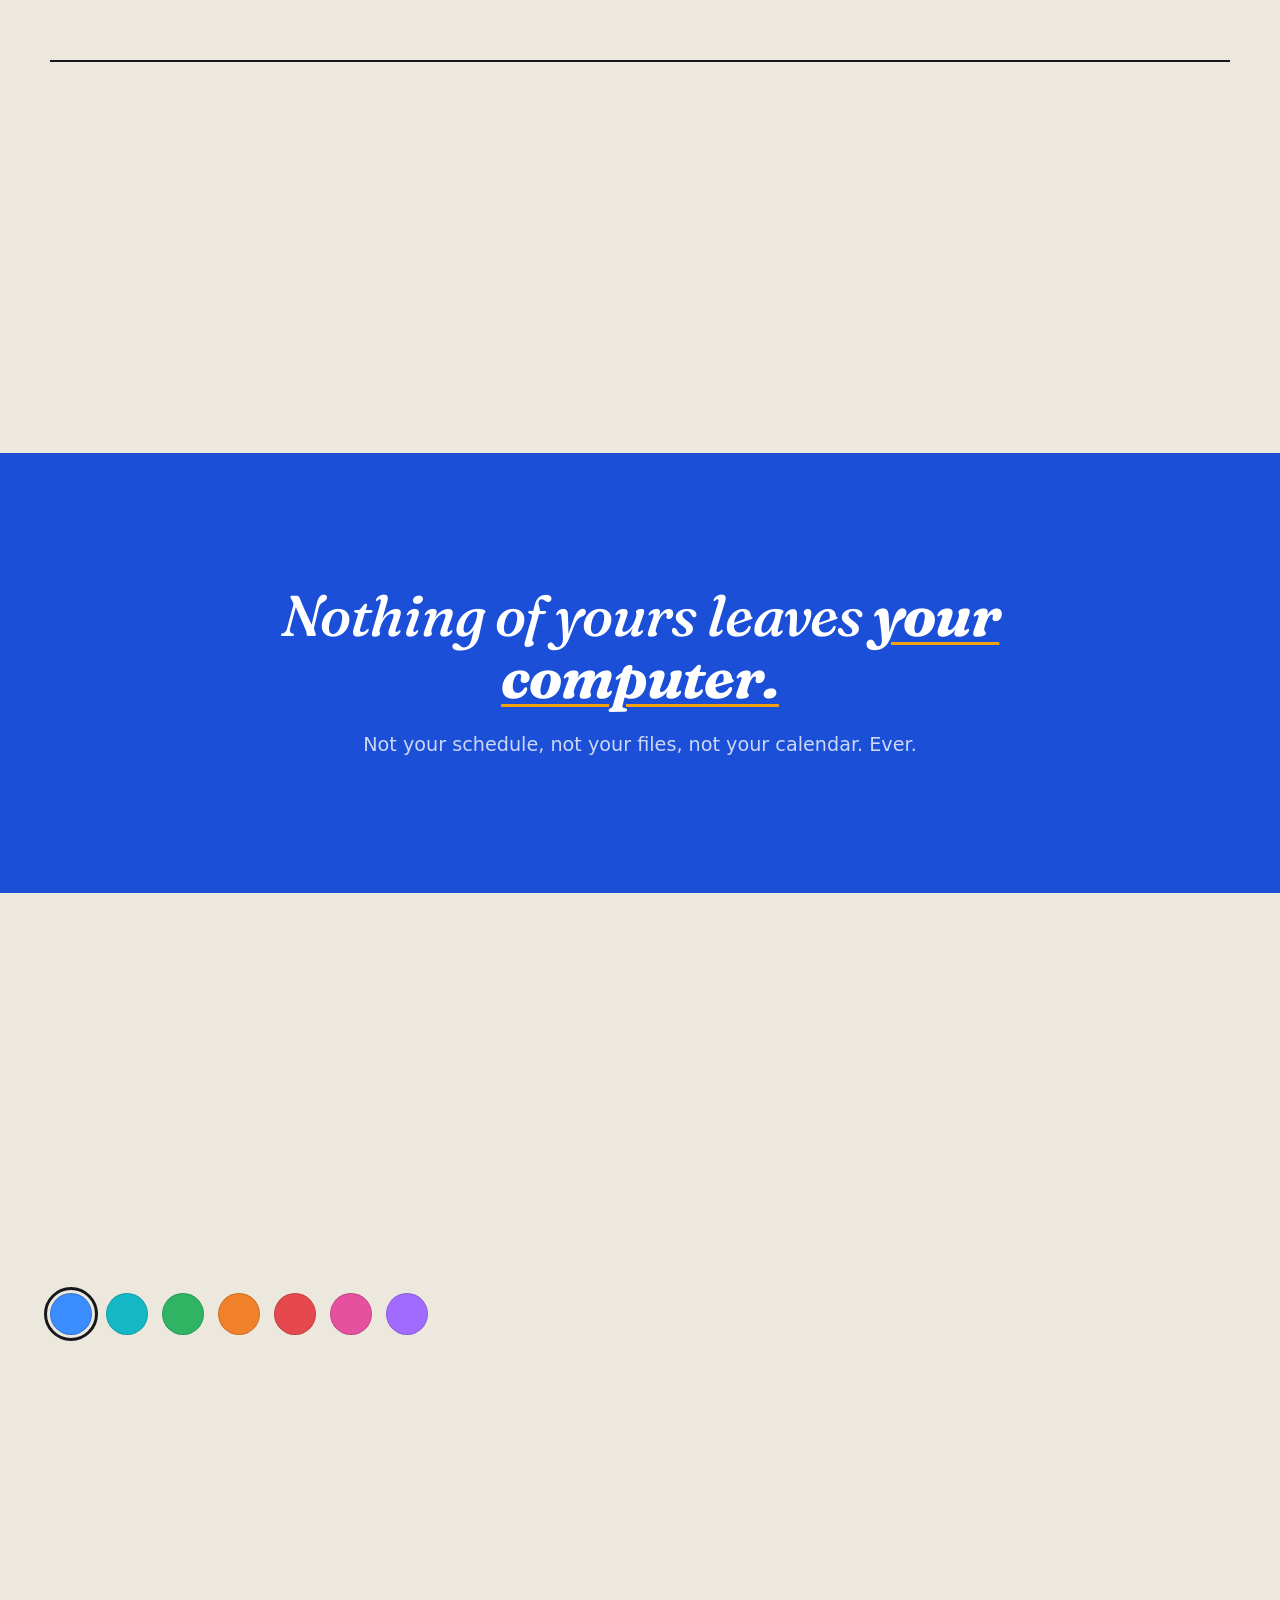
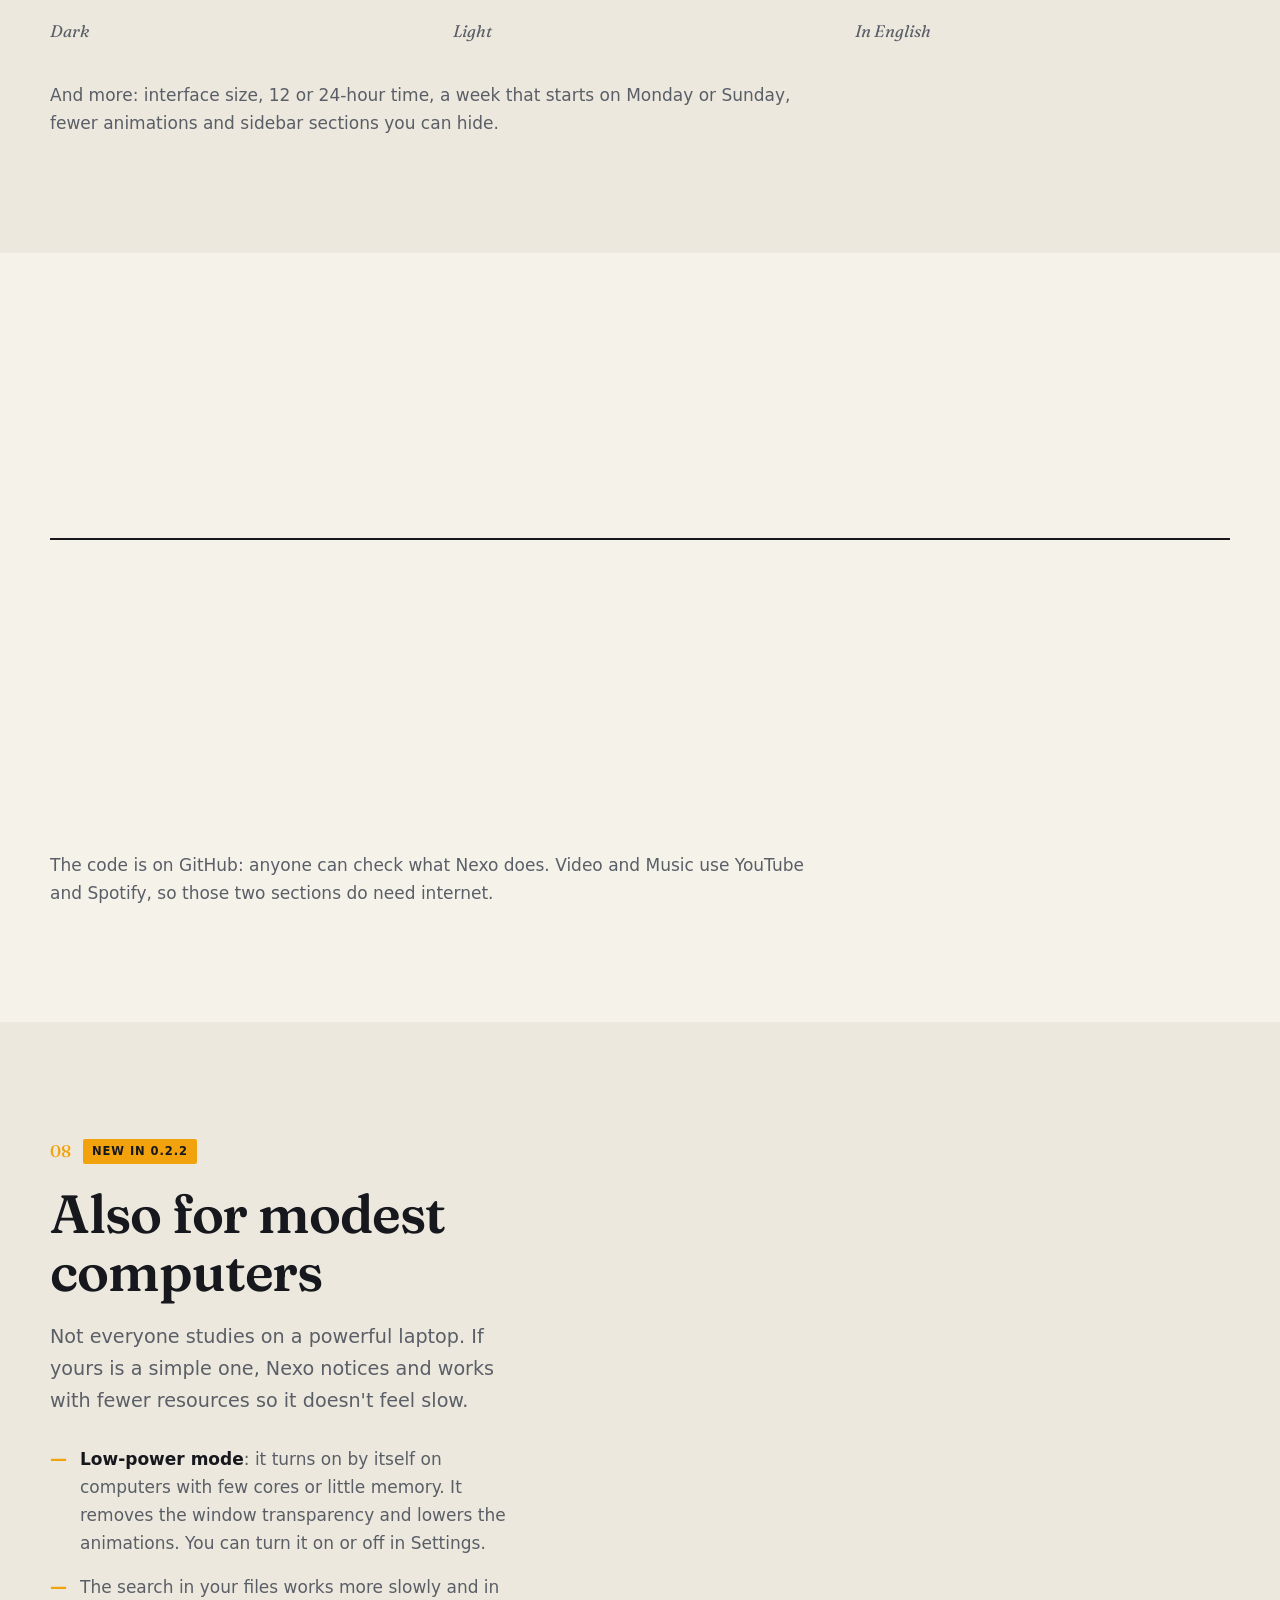
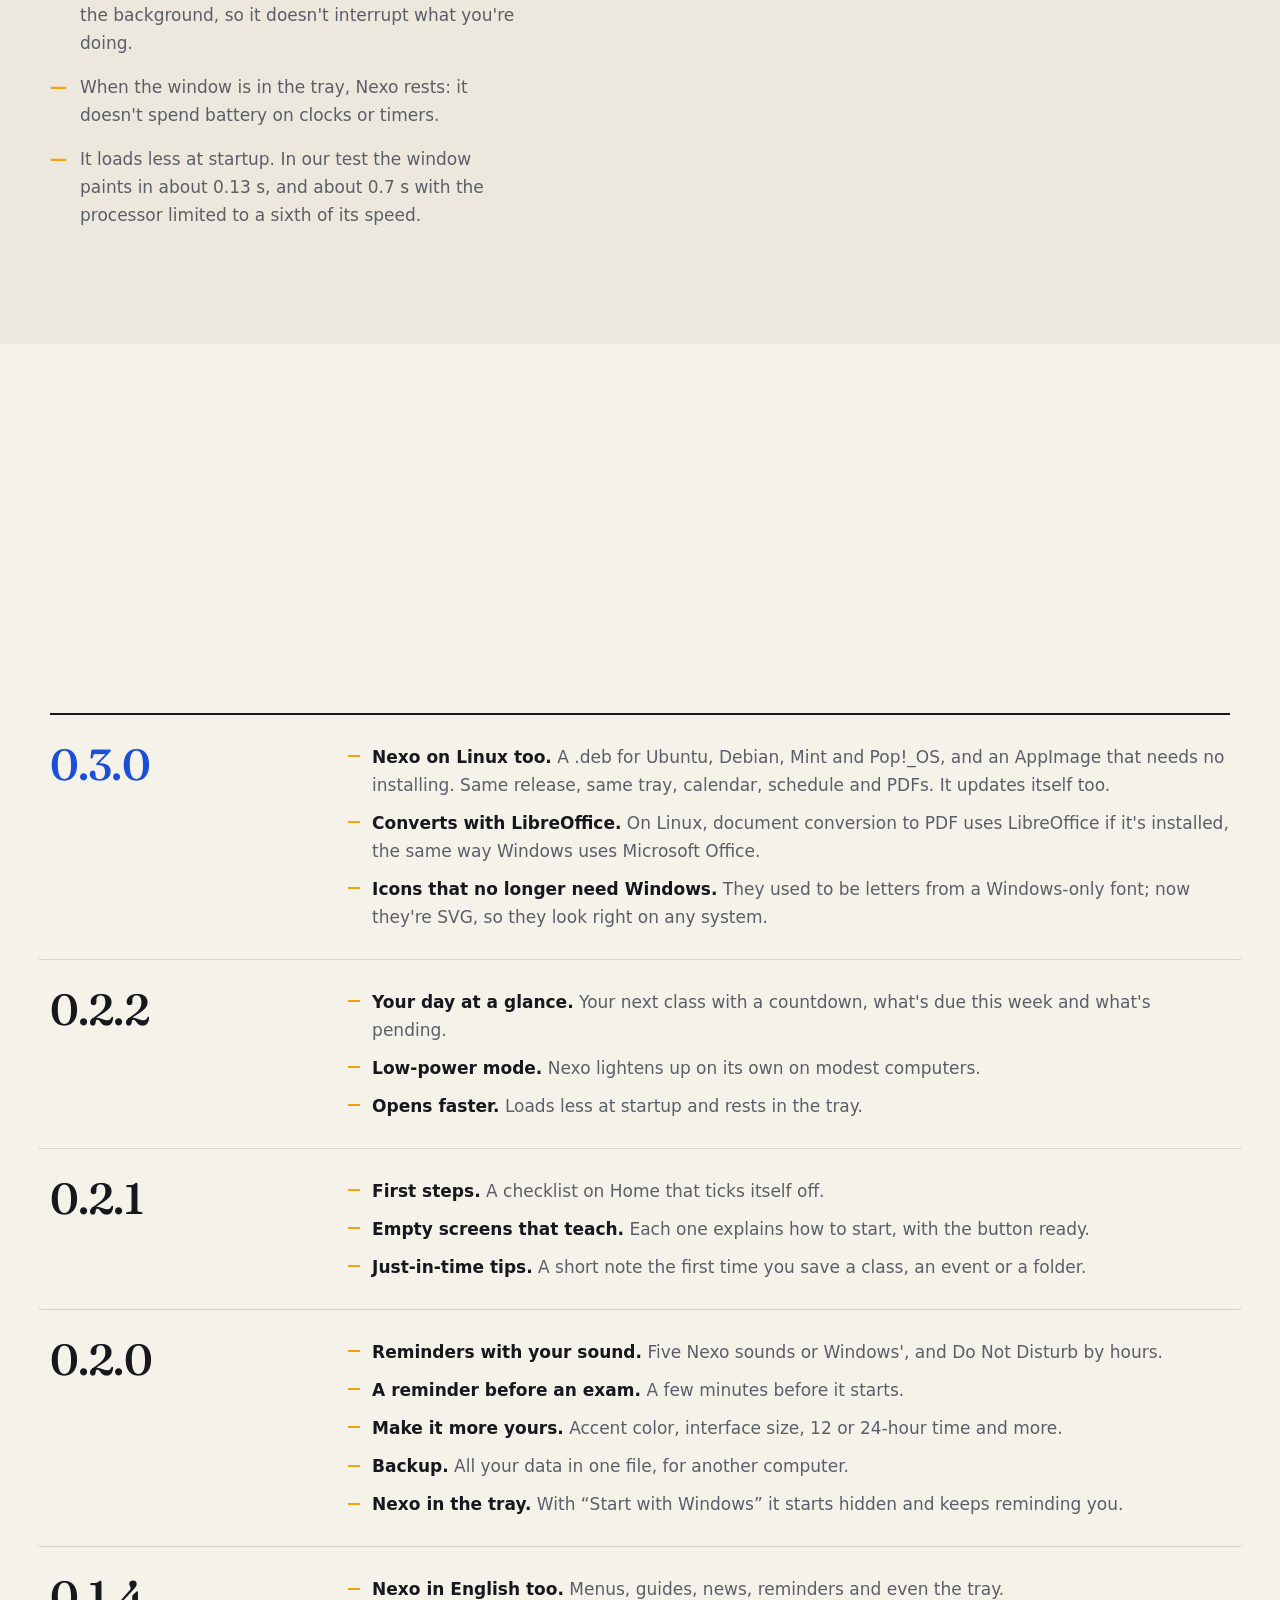
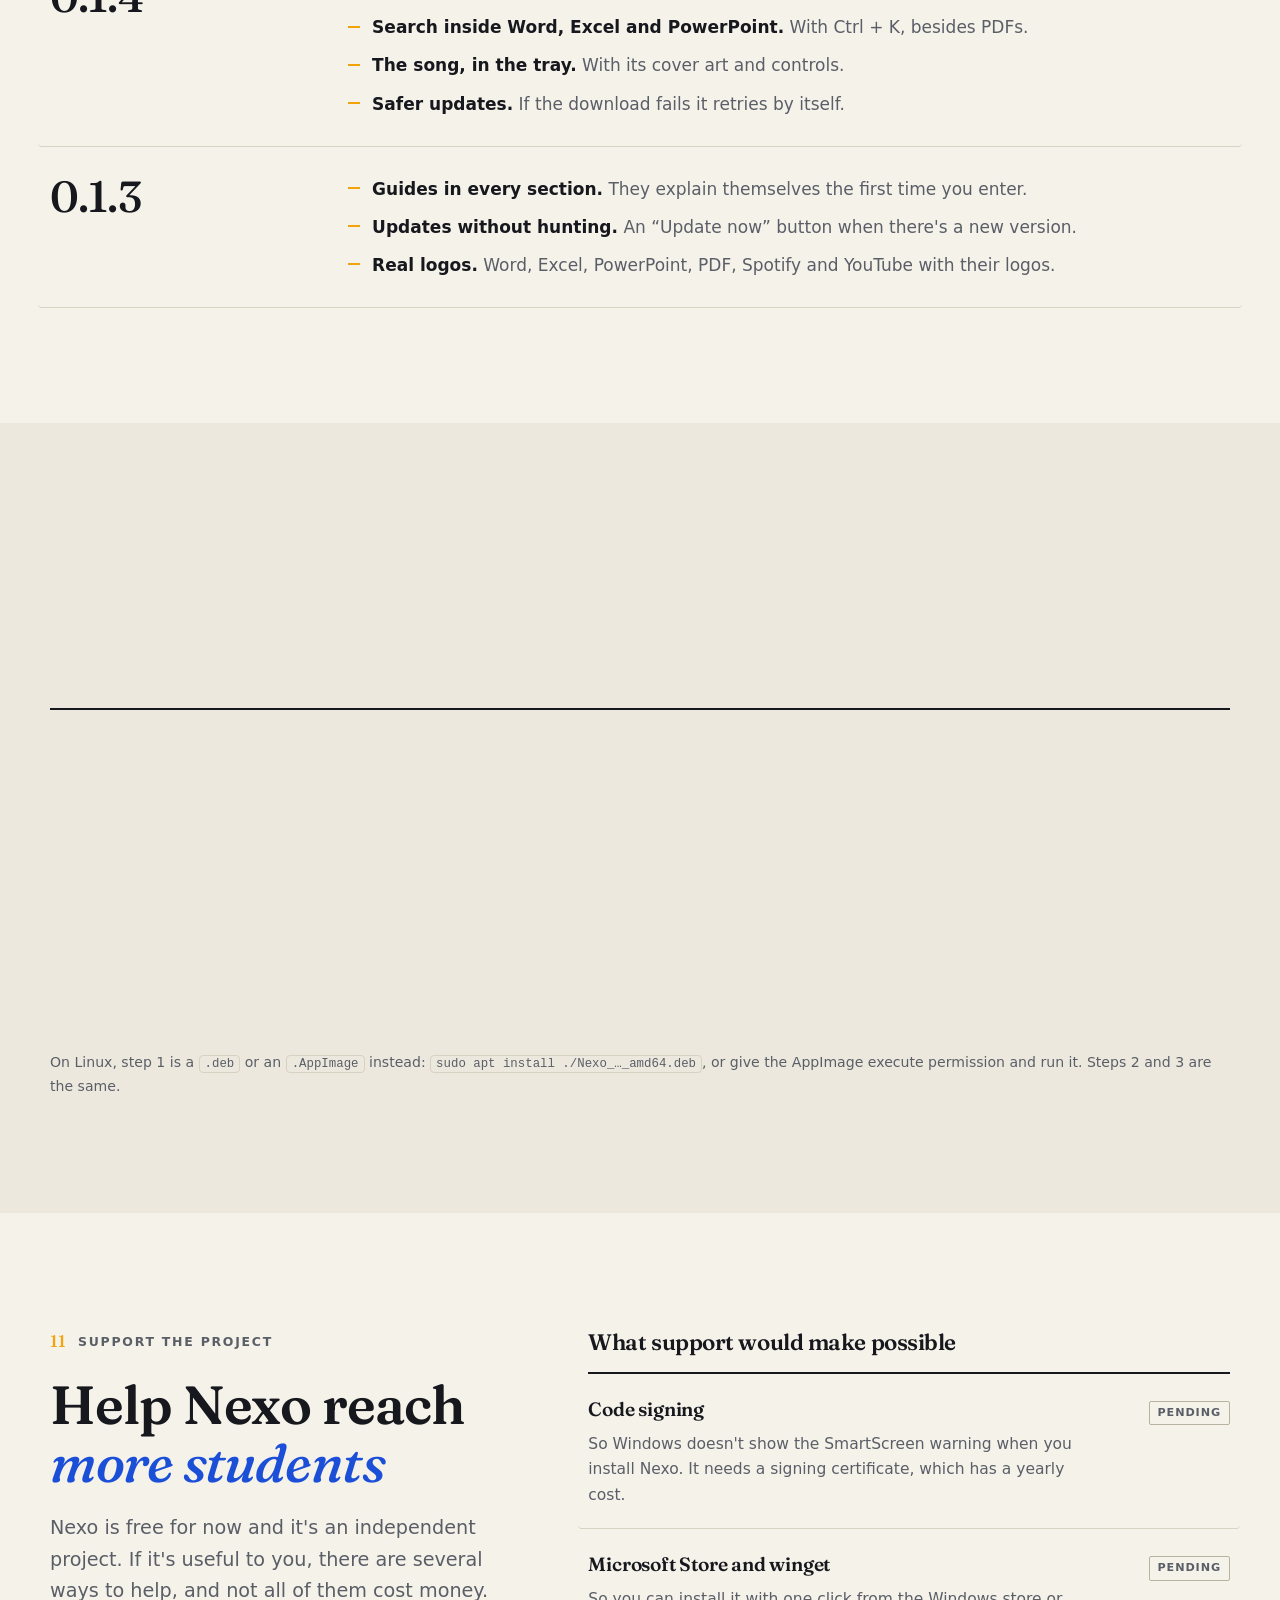
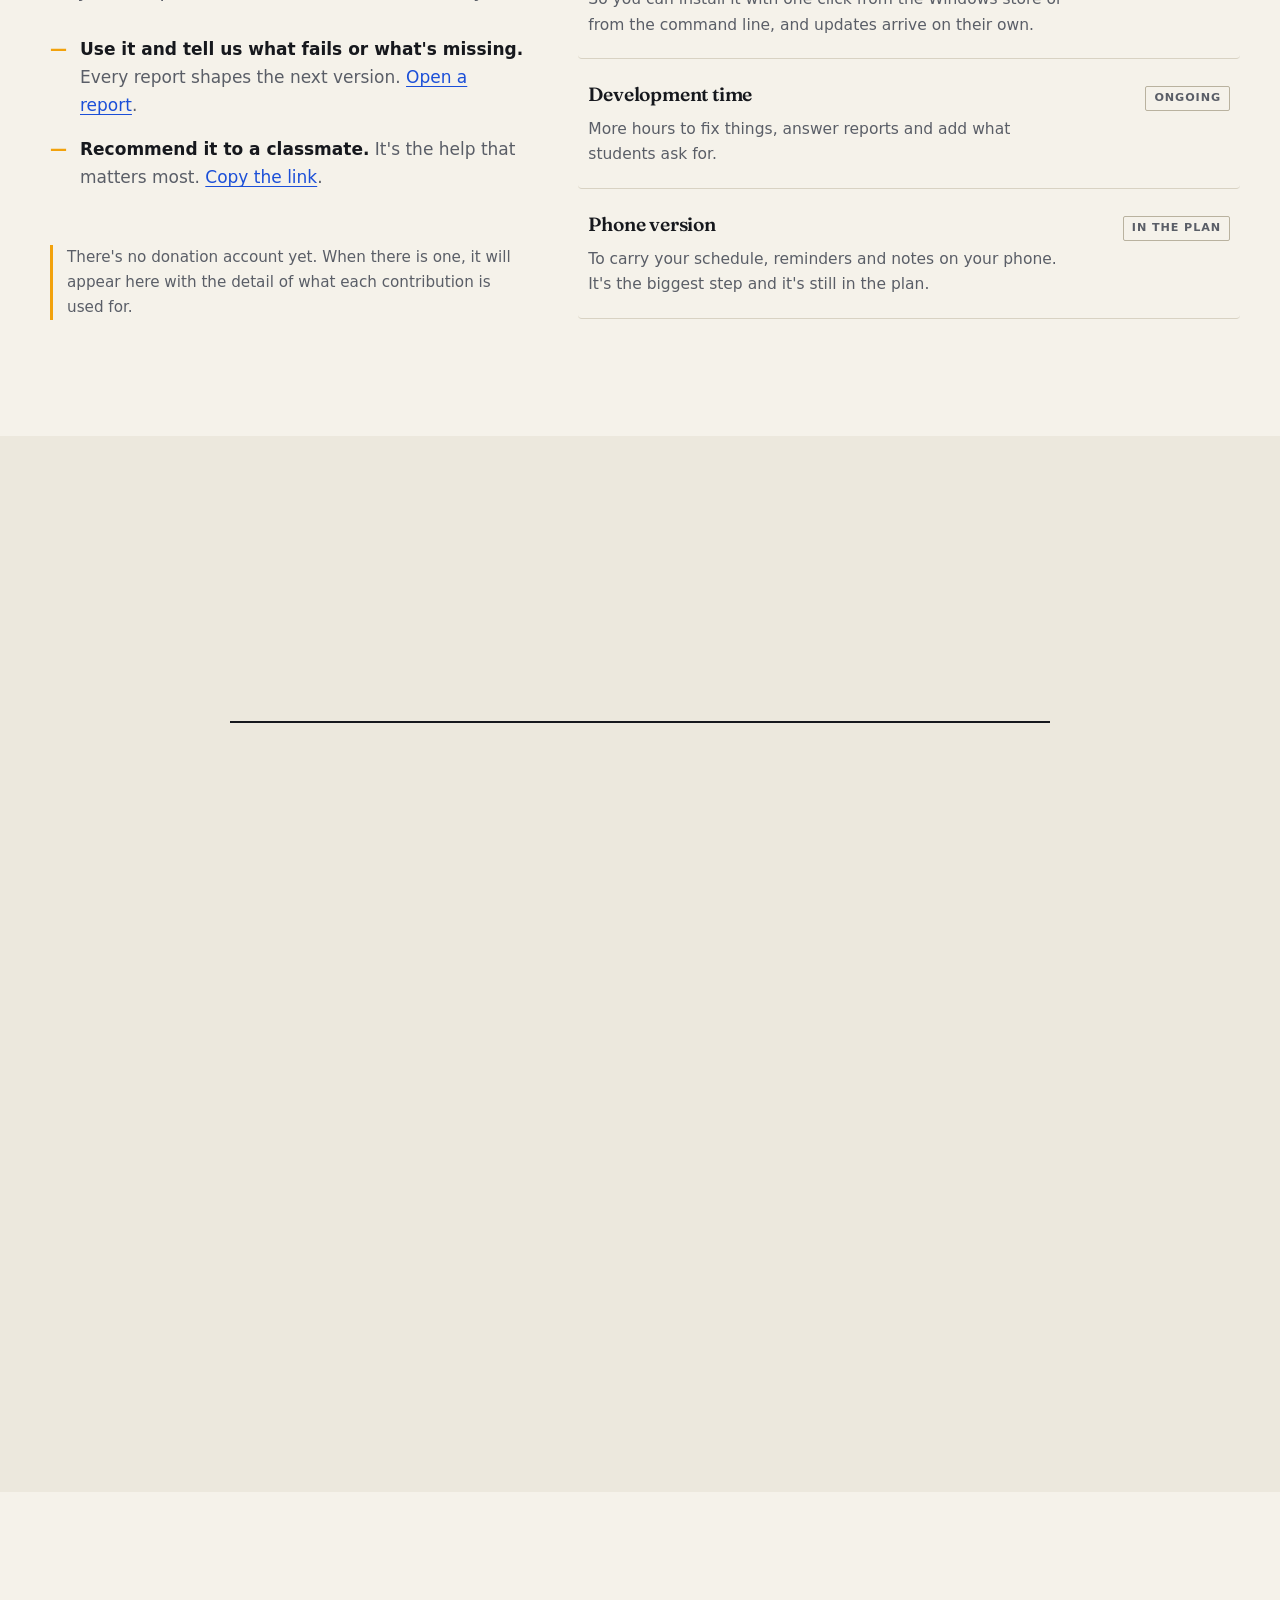
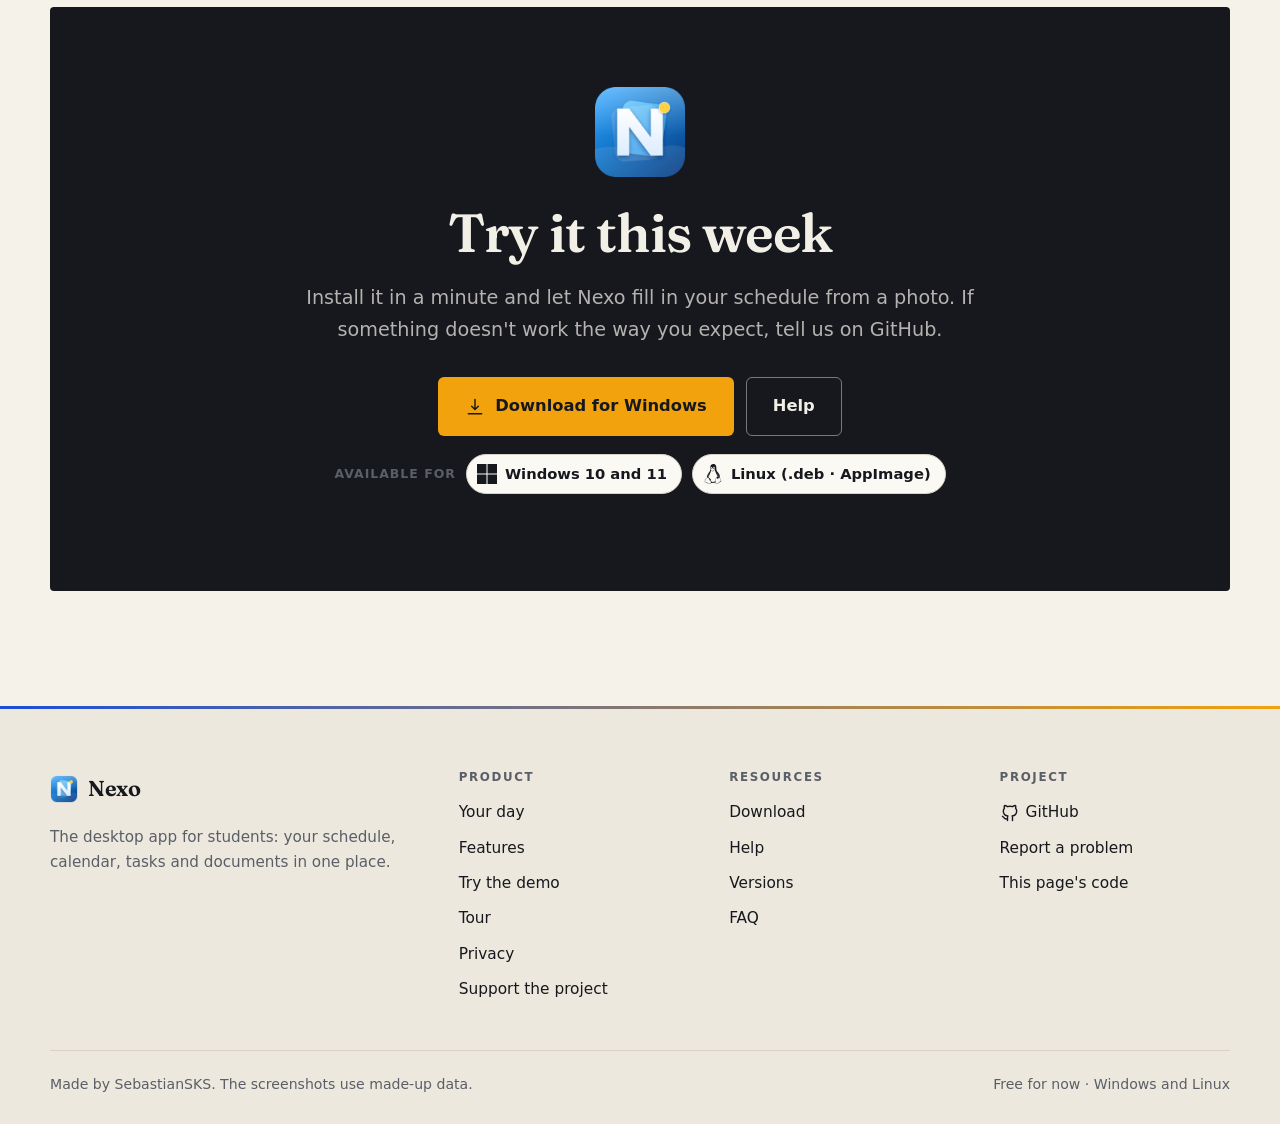
==== commit 78e6801a: "Logos oficiales de verdad, en un apartado «Disponible para» Los íconos de línea anteriores eran una " ====
--- a/index.html
+++ b/index.html
@@ -74,8 +74,9 @@
   <symbol id="i-github" viewBox="0 0 24 24"><path d="M9 19c-4.3 1.4-4.3-2.5-6-3m12 5v-3.5c0-1 .1-1.4-.5-2 2.8-.3 5.5-1.4 5.5-6a4.6 4.6 0 0 0-1.3-3.2 4.2 4.2 0 0 0-.1-3.2s-1.1-.3-3.5 1.3a12 12 0 0 0-6.2 0C6.500 2.800 5.400 3.100 5.400 3.100a4.200 4.200 0 0 0-.1 3.200A4.600 4.600 0 0 0 4 9.500c0 4.600 2.700 5.700 5.500 6-.6.600-.6 1.200-.5 2V21"/></symbol>
   <symbol id="i-etiqueta" viewBox="0 0 24 24"><path d="M20.6 13.4 13.4 20.6a2 2 0 0 1-2.8 0L3 13V3h10l7.6 7.6a2 2 0 0 1 0 2.8z"/><circle cx="7.500" cy="7.500" r="1"/></symbol>
   <symbol id="i-play" viewBox="0 0 24 24"><rect x="3" y="4" width="18" height="13" rx="2"/><path d="m10 8.500 5 2.500-5 2.500zM8 21h8"/></symbol>
-  <symbol id="i-windows" viewBox="0 0 24 24"><rect x="2.5" y="2.5" width="8.300" height="8.300"/><rect x="13.200" y="2.5" width="8.300" height="8.300"/><rect x="2.5" y="13.200" width="8.300" height="8.300"/><rect x="13.200" y="13.200" width="8.300" height="8.300"/></symbol>
-  <symbol id="i-linux" viewBox="0 0 24 24"><circle cx="12" cy="6.6" r="3.4"/><circle cx="10.5" cy="5.9" r="0.55" fill="currentColor" stroke="none"/><circle cx="13.5" cy="5.9" r="0.55" fill="currentColor" stroke="none"/><path d="M11 7.4q1 1 2 0" stroke-width="1.3"/><path d="M8 10.8C6.6 12.6 6 14.9 6 17c0 2.5 2.3 4 6 4s6-1.5 6-4c0-2.1-.6-4.4-2-6.2"/><path d="M7.2 14c-.9.3-1.6 1-2 1.9M16.8 14c.9.3 1.6 1 2 1.9"/><path d="M9.3 21c-.9.4-1.9.6-2.9.4M14.7 21c.9.4 1.9.6 2.9.4"/></symbol>
+  <!-- Logos oficiales (Simple Icons, CC0): a diferencia de los íconos de arriba, llevan relleno, no trazo. -->
+  <symbol id="logo-windows" viewBox="0 0 24 24"><path d="M0,0H11.377V11.372H0ZM12.623,0H24V11.372H12.623ZM0,12.623H11.377V24H0Zm12.623,0H24V24H12.623"/></symbol>
+  <symbol id="logo-linux" viewBox="0 0 24 24"><path d="M12.504 0c-.155 0-.315.008-.48.021-4.226.333-3.105 4.807-3.17 6.298-.076 1.092-.3 1.953-1.05 3.02-.885 1.051-2.127 2.75-2.716 4.521-.278.832-.41 1.684-.287 2.489a.424.424 0 00-.11.135c-.26.268-.45.6-.663.839-.199.199-.485.267-.797.4-.313.136-.658.269-.864.68-.09.189-.136.394-.132.602 0 .199.027.4.055.536.058.399.116.728.04.97-.249.68-.28 1.145-.106 1.484.174.334.535.47.94.601.81.2 1.91.135 2.774.6.926.466 1.866.67 2.616.47.526-.116.97-.464 1.208-.946.587-.003 1.23-.269 2.26-.334.699-.058 1.574.267 2.577.2.025.134.063.198.114.333l.003.003c.391.778 1.113 1.132 1.884 1.071.771-.06 1.592-.536 2.257-1.306.631-.765 1.683-1.084 2.378-1.503.348-.199.629-.469.649-.853.023-.4-.2-.811-.714-1.376v-.097l-.003-.003c-.17-.2-.25-.535-.338-.926-.085-.401-.182-.786-.492-1.046h-.003c-.059-.054-.123-.067-.188-.135a.357.357 0 00-.19-.064c.431-1.278.264-2.55-.173-3.694-.533-1.41-1.465-2.638-2.175-3.483-.796-1.005-1.576-1.957-1.56-3.368.026-2.152.236-6.133-3.544-6.139zm.529 3.405h.013c.213 0 .396.062.584.198.19.135.33.332.438.533.105.259.158.459.166.724 0-.02.006-.04.006-.06v.105a.086.086 0 01-.004-.021l-.004-.024a1.807 1.807 0 01-.15.706.953.953 0 01-.213.335.71.71 0 00-.088-.042c-.104-.045-.198-.064-.284-.133a1.312 1.312 0 00-.22-.066c.05-.06.146-.133.183-.198.053-.128.082-.264.088-.402v-.02a1.21 1.21 0 00-.061-.4c-.045-.134-.101-.2-.183-.333-.084-.066-.167-.132-.267-.132h-.016c-.093 0-.176.03-.262.132a.8.8 0 00-.205.334 1.18 1.18 0 00-.09.4v.019c.002.089.008.179.02.267-.193-.067-.438-.135-.607-.202a1.635 1.635 0 01-.018-.2v-.02a1.772 1.772 0 01.15-.768c.082-.22.232-.406.43-.533a.985.985 0 01.594-.2zm-2.962.059h.036c.142 0 .27.048.399.135.146.129.264.288.344.465.09.199.14.4.153.667v.004c.007.134.006.2-.002.266v.08c-.03.007-.056.018-.083.024-.152.055-.274.135-.393.2.012-.09.013-.18.003-.267v-.015c-.012-.133-.04-.2-.082-.333a.613.613 0 00-.166-.267.248.248 0 00-.183-.064h-.021c-.071.006-.13.04-.186.132a.552.552 0 00-.12.27.944.944 0 00-.023.33v.015c.012.135.037.2.08.334.046.134.098.2.166.268.01.009.02.018.034.024-.07.057-.117.07-.176.136a.304.304 0 01-.131.068 2.62 2.62 0 01-.275-.402 1.772 1.772 0 01-.155-.667 1.759 1.759 0 01.08-.668 1.43 1.43 0 01.283-.535c.128-.133.26-.2.418-.2zm1.37 1.706c.332 0 .733.065 1.216.399.293.2.523.269 1.052.468h.003c.255.136.405.266.478.399v-.131a.571.571 0 01.016.47c-.123.31-.516.643-1.063.842v.002c-.268.135-.501.333-.775.465-.276.135-.588.292-1.012.267a1.139 1.139 0 01-.448-.067 3.566 3.566 0 01-.322-.198c-.195-.135-.363-.332-.612-.465v-.005h-.005c-.4-.246-.616-.512-.686-.71-.07-.268-.005-.47.193-.6.224-.135.38-.271.483-.336.104-.074.143-.102.176-.131h.002v-.003c.169-.202.436-.47.839-.601.139-.036.294-.065.466-.065zm2.8 2.142c.358 1.417 1.196 3.475 1.735 4.473.286.534.855 1.659 1.102 3.024.156-.005.33.018.513.064.646-1.671-.546-3.467-1.089-3.966-.22-.2-.232-.335-.123-.335.59.534 1.365 1.572 1.646 2.757.13.535.16 1.104.021 1.67.067.028.135.06.205.067 1.032.534 1.413.938 1.23 1.537v-.043c-.06-.003-.12 0-.18 0h-.016c.151-.467-.182-.825-1.065-1.224-.915-.4-1.646-.336-1.77.465-.008.043-.013.066-.018.135-.068.023-.139.053-.209.064-.43.268-.662.669-.793 1.187-.13.533-.17 1.156-.205 1.869v.003c-.02.334-.17.838-.319 1.35-1.5 1.072-3.58 1.538-5.348.334a2.645 2.645 0 00-.402-.533 1.45 1.45 0 00-.275-.333c.182 0 .338-.03.465-.067a.615.615 0 00.314-.334c.108-.267 0-.697-.345-1.163-.345-.467-.931-.995-1.788-1.521-.63-.4-.986-.87-1.15-1.396-.165-.534-.143-1.085-.015-1.645.245-1.07.873-2.11 1.274-2.763.107-.065.037.135-.408.974-.396.751-1.14 2.497-.122 3.854a8.123 8.123 0 01.647-2.876c.564-1.278 1.743-3.504 1.836-5.268.048.036.217.135.289.202.218.133.38.333.59.465.21.201.477.335.876.335.039.003.075.006.11.006.412 0 .73-.134.997-.268.29-.134.52-.334.74-.4h.005c.467-.135.835-.402 1.044-.7zm2.185 8.958c.037.6.343 1.245.882 1.377.588.134 1.434-.333 1.791-.765l.211-.01c.315-.007.577.01.847.268l.003.003c.208.199.305.53.391.876.085.4.154.78.409 1.066.486.527.645.906.636 1.14l.003-.007v.018l-.003-.012c-.015.262-.185.396-.498.595-.63.401-1.746.712-2.457 1.57-.618.737-1.37 1.14-2.036 1.191-.664.053-1.237-.2-1.574-.898l-.005-.003c-.21-.4-.12-1.025.056-1.69.176-.668.428-1.344.463-1.897.037-.714.076-1.335.195-1.814.12-.465.308-.797.641-.984l.045-.022zm-10.814.049h.01c.053 0 .105.005.157.014.376.055.706.333 1.023.752l.91 1.664.003.003c.243.533.754 1.064 1.189 1.637.434.598.77 1.131.729 1.57v.006c-.057.744-.48 1.148-1.125 1.294-.645.135-1.52.002-2.395-.464-.968-.536-2.118-.469-2.857-.602-.369-.066-.61-.2-.723-.4-.11-.2-.113-.602.123-1.23v-.004l.002-.003c.117-.334.03-.752-.027-1.118-.055-.401-.083-.71.043-.94.16-.334.396-.4.69-.533.294-.135.64-.202.915-.47h.002v-.002c.256-.268.445-.601.668-.838.19-.201.38-.336.663-.336zm7.159-9.074c-.435.201-.945.535-1.488.535-.542 0-.97-.267-1.28-.466-.154-.134-.28-.268-.373-.335-.164-.134-.144-.333-.074-.333.109.016.129.134.199.2.096.066.215.2.36.333.292.2.68.467 1.167.467.485 0 1.053-.267 1.398-.466.195-.135.445-.334.648-.467.156-.136.149-.267.279-.267.128.016.034.134-.147.332a8.097 8.097 0 01-.69.468zm-1.082-1.583V5.64c-.006-.02.013-.042.029-.05.074-.043.18-.027.26.004.063 0 .16.067.15.135-.006.049-.085.066-.135.066-.055 0-.092-.043-.141-.068-.052-.018-.146-.008-.163-.065zm-.551 0c-.02.058-.113.049-.166.066-.047.025-.086.068-.14.068-.05 0-.13-.02-.136-.068-.01-.066.088-.133.15-.133.08-.031.184-.047.259-.005.019.009.036.03.03.05v.02h.003z"/></symbol>
 </svg>
 
 <a class="saltar" href="#contenido" data-en="Skip to content">Saltar al contenido</a>
@@ -115,14 +116,18 @@
   <div class="contenedor">
   <div class="hero-in">
     <div class="hero-texto">
-      <p class="etiqueta"><span data-en="For <svg class='ic ic-chica'><use href='#i-windows'/></svg> Windows and <svg class='ic ic-chica'><use href='#i-linux'/></svg> Linux">Para <svg class="ic ic-chica"><use href="#i-windows"/></svg> Windows y <svg class="ic ic-chica"><use href="#i-linux"/></svg> Linux</span> · <span class="ver-actual">Nexo</span></p>
+      <p class="etiqueta"><span data-en="For Windows and Linux">Para Windows y Linux</span> · <span class="ver-actual">Nexo</span></p>
       <h1 data-en="Your degree, <em>in one place.</em>">Tu carrera, <em>en un solo lugar.</em></h1>
       <p class="lead" data-en="Nexo brings your schedule, calendar, tasks and documents together in one Windows and Linux app. You don't need an account, and the essentials work even when you have no internet.">Nexo junta tu horario, tu calendario, tus tareas y tus documentos en una sola aplicación para Windows y Linux. No necesitas cuenta, y lo esencial funciona aunque no tengas internet.</p>
       <div class="cta-fila">
         <a class="boton primario grande enlace-descarga" href="https://github.com/SebastianSKS/nexushub/releases/latest"><svg class="ic"><use href="#i-descargar"/></svg><span data-en="Download for Windows">Descargar para Windows</span></a>
         <a class="boton secundario grande" href="demo/inicio/" data-en="Try it in your browser">Probar en el navegador</a>
       </div>
-      <p class="nota-linux" data-en="<svg class='ic ic-chica'><use href='#i-linux'/></svg> On Linux: the <a class='enlace-descarga-linux' href='https://github.com/SebastianSKS/nexushub/releases/latest'>.deb or the AppImage</a>, from the same release."><svg class="ic ic-chica"><use href="#i-linux"/></svg> En Linux: el <a class="enlace-descarga-linux" href="https://github.com/SebastianSKS/nexushub/releases/latest">.deb o el AppImage</a>, de la misma versión.</p>
+      <div class="disponible-para">
+        <span class="disponible-etiqueta" data-en="Available for">Disponible para</span>
+        <span class="disponible-chip"><svg class="logo-ic"><use href="#logo-windows"/></svg><span data-en="Windows 10 and 11">Windows 10 y 11</span></span>
+        <a class="disponible-chip disponible-enlace enlace-descarga-linux" href="https://github.com/SebastianSKS/nexushub/releases/latest" data-en="<svg class='logo-ic'><use href='#logo-linux'/></svg> Linux (.deb · AppImage)"><svg class="logo-ic"><use href="#logo-linux"/></svg>Linux (.deb · AppImage)</a>
+      </div>
       <ul class="confianza" aria-label="Lo importante" data-en-aria-label="The essentials">
         <li><span data-en="Free for now">Gratis por ahora</span></li>
         <li><span data-en="No account">Sin cuenta</span></li>
@@ -506,7 +511,11 @@
       <a class="boton primario grande enlace-descarga" href="https://github.com/SebastianSKS/nexushub/releases/latest"><svg class="ic"><use href="#i-descargar"/></svg><span data-en="Download for Windows">Descargar para Windows</span></a>
       <a class="boton secundario grande" href="https://github.com/SebastianSKS/nexushub/blob/main/AYUDA.md" data-en-href="https://github.com/SebastianSKS/nexushub/blob/main/HELP.md" data-en="Help">Ayuda</a>
     </div>
-    <p class="nota-linux" data-en="<svg class='ic ic-chica'><use href='#i-linux'/></svg> On Linux: the <a class='enlace-descarga-linux' href='https://github.com/SebastianSKS/nexushub/releases/latest'>.deb or the AppImage</a>, from the same release."><svg class="ic ic-chica"><use href="#i-linux"/></svg> En Linux: el <a class="enlace-descarga-linux" href="https://github.com/SebastianSKS/nexushub/releases/latest">.deb o el AppImage</a>, de la misma versión.</p>
+    <div class="disponible-para centrado">
+      <span class="disponible-etiqueta" data-en="Available for">Disponible para</span>
+      <span class="disponible-chip"><svg class="logo-ic"><use href="#logo-windows"/></svg><span data-en="Windows 10 and 11">Windows 10 y 11</span></span>
+      <a class="disponible-chip disponible-enlace enlace-descarga-linux" href="https://github.com/SebastianSKS/nexushub/releases/latest" data-en="<svg class='logo-ic'><use href='#logo-linux'/></svg> Linux (.deb · AppImage)"><svg class="logo-ic"><use href="#logo-linux"/></svg>Linux (.deb · AppImage)</a>
+    </div>
     <p class="pie-nota"><span class="ver-actual"></span></p>
   </div>
   </div>
--- a/css/base.css
+++ b/css/base.css
@@ -91,7 +91,9 @@
 .sprite-oculto { position: absolute; }
 
 .ic { width: 20px; height: 20px; fill: none; stroke: currentColor; stroke-width: 1.7; stroke-linecap: round; stroke-linejoin: round; flex: none; }
-.ic-chica { width: 13px; height: 13px; stroke-width: 2; vertical-align: -2px; }
+
+/* Logos de marca (Windows, Linux…): vienen como forma rellena, no como trazo. */
+.logo-ic { width: 20px; height: 20px; fill: currentColor; stroke: none; flex: none; }
 :root[data-theme="dark"] .ic-luna, :root[data-theme="light"] .ic-sol { display: none; }
 :root[data-theme="dark"] .img-claro, :root[data-theme="light"] .img-oscuro { display: none; }
 
--- a/css/portada.css
+++ b/css/portada.css
@@ -28,8 +28,16 @@
 .cta-fila { display: flex; flex-wrap: wrap; gap: 12px; margin-top: 32px; }
 .cta-fila.centrado { justify-content: center; }
 
+.disponible-para { display: flex; flex-wrap: wrap; align-items: center; gap: 10px; margin-top: 18px; }
+.disponible-para.centrado { justify-content: center; }
+.disponible-etiqueta { font-size: 0.78rem; font-weight: 700; letter-spacing: 0.08em; text-transform: uppercase; color: var(--suave); }
+.disponible-chip { display: inline-flex; align-items: center; gap: 8px; padding: 7px 14px 7px 10px; border-radius: 999px; background: var(--capa); border: 1px solid var(--borde); font-size: 0.92rem; font-weight: 600; color: var(--texto); }
+a.disponible-enlace { text-decoration: none; transition: border-color 0.2s, background 0.2s; }
+a.disponible-enlace:hover { border-color: var(--acento); background: color-mix(in srgb, var(--acento) 10%, var(--capa)); }
+
+/* La nota de "paso 1 en Linux" de la sección Empezar: un texto aparte, no un chip. */
 .nota-linux { margin-top: 14px; font-size: 0.88rem; color: var(--suave); }
-.nota-linux a { color: inherit; text-decoration: underline; text-underline-offset: 2px; }
+.nota-linux code { font-family: var(--mono); background: var(--fondo-alt); padding: 1px 5px; border-radius: 4px; }
 
 .confianza { list-style: none; padding: 0; margin: 30px 0 0; display: flex; flex-wrap: wrap; gap: 6px 24px; color: var(--suave); font-size: 0.93rem; }
 .confianza li { display: inline-flex; align-items: center; }
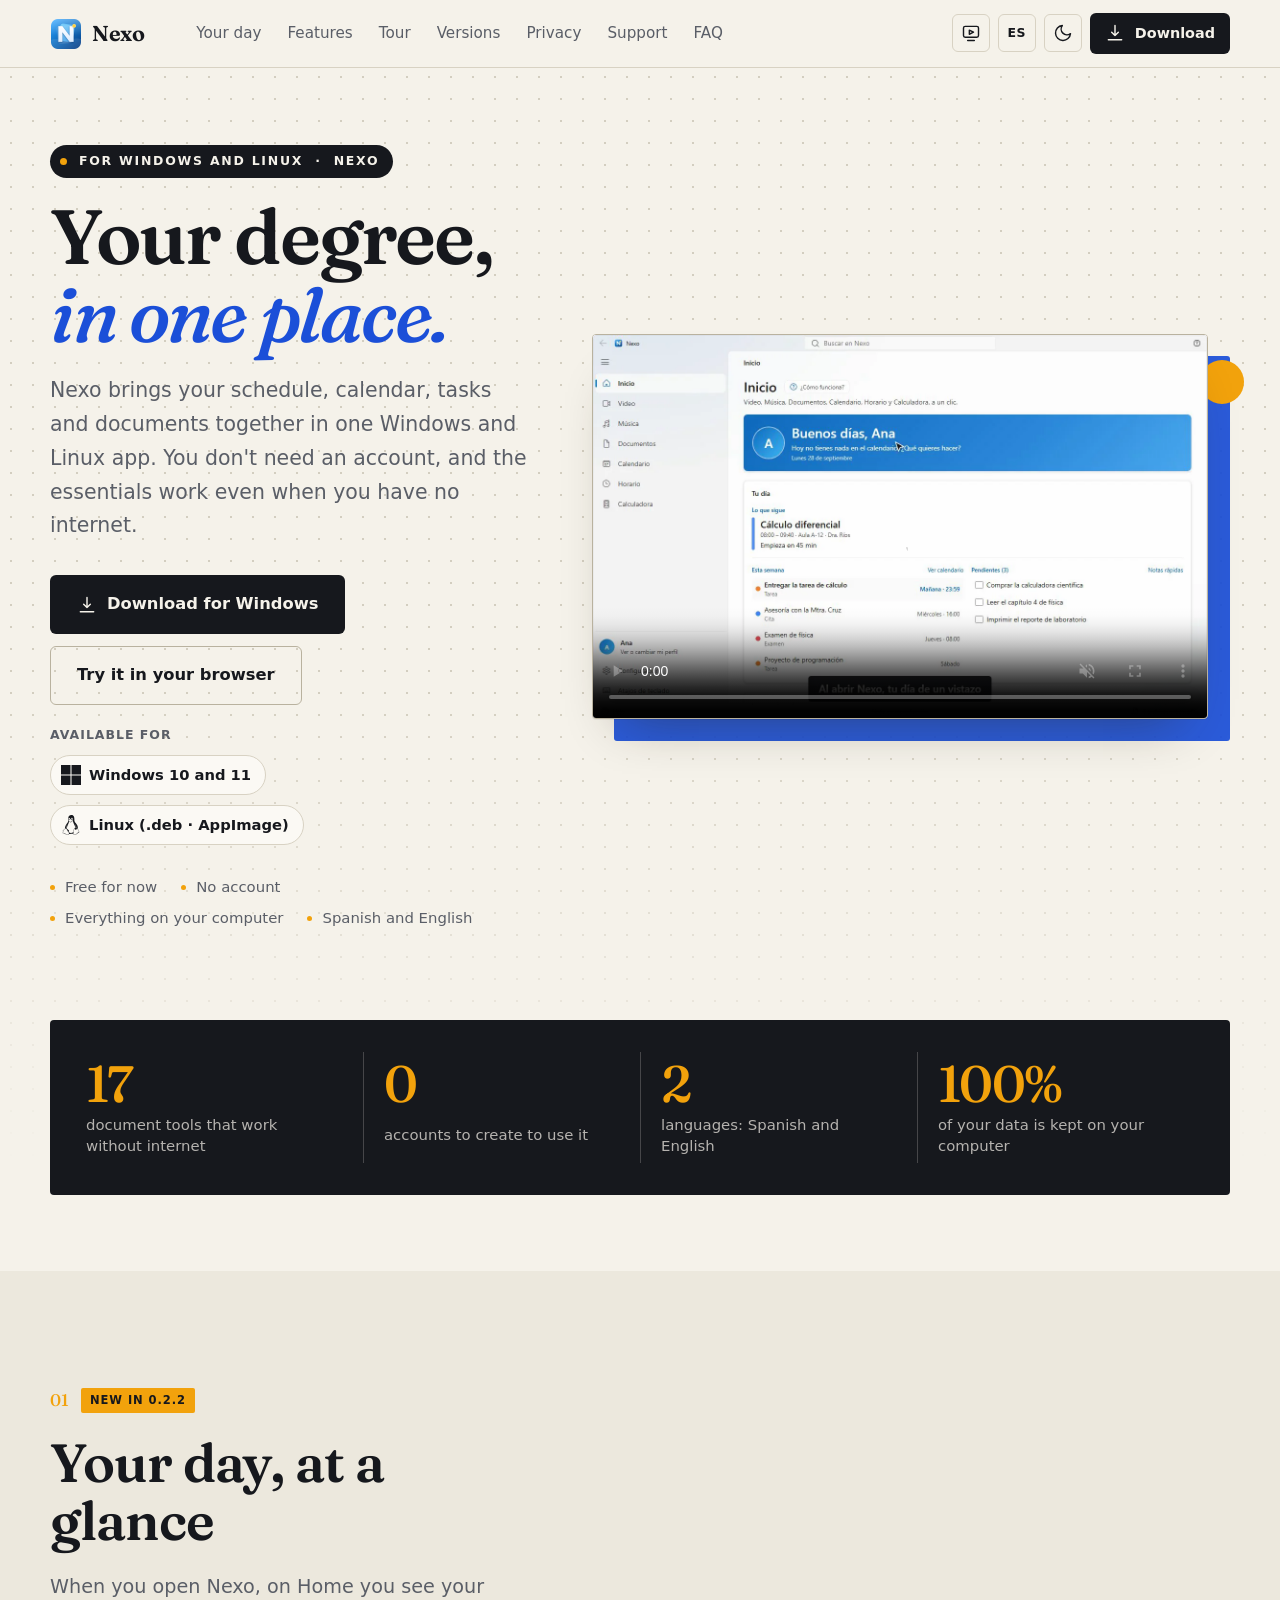
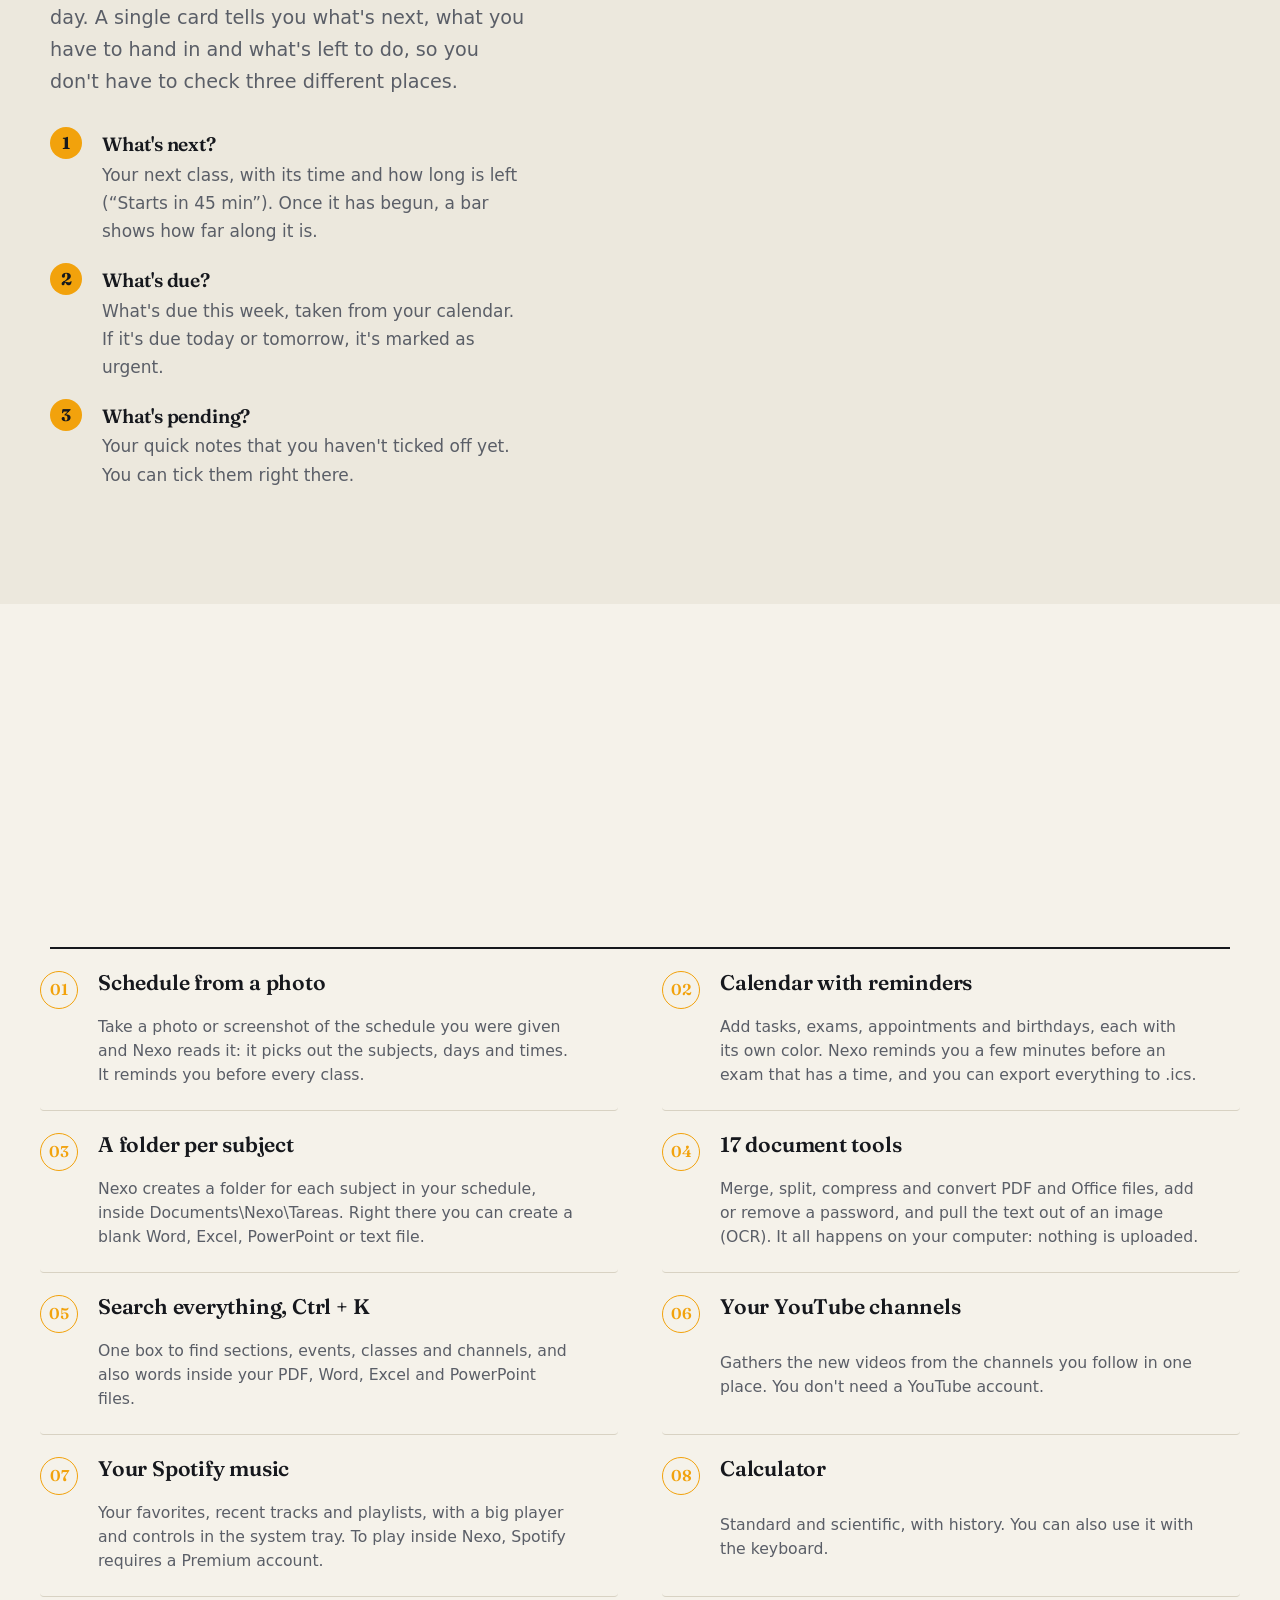
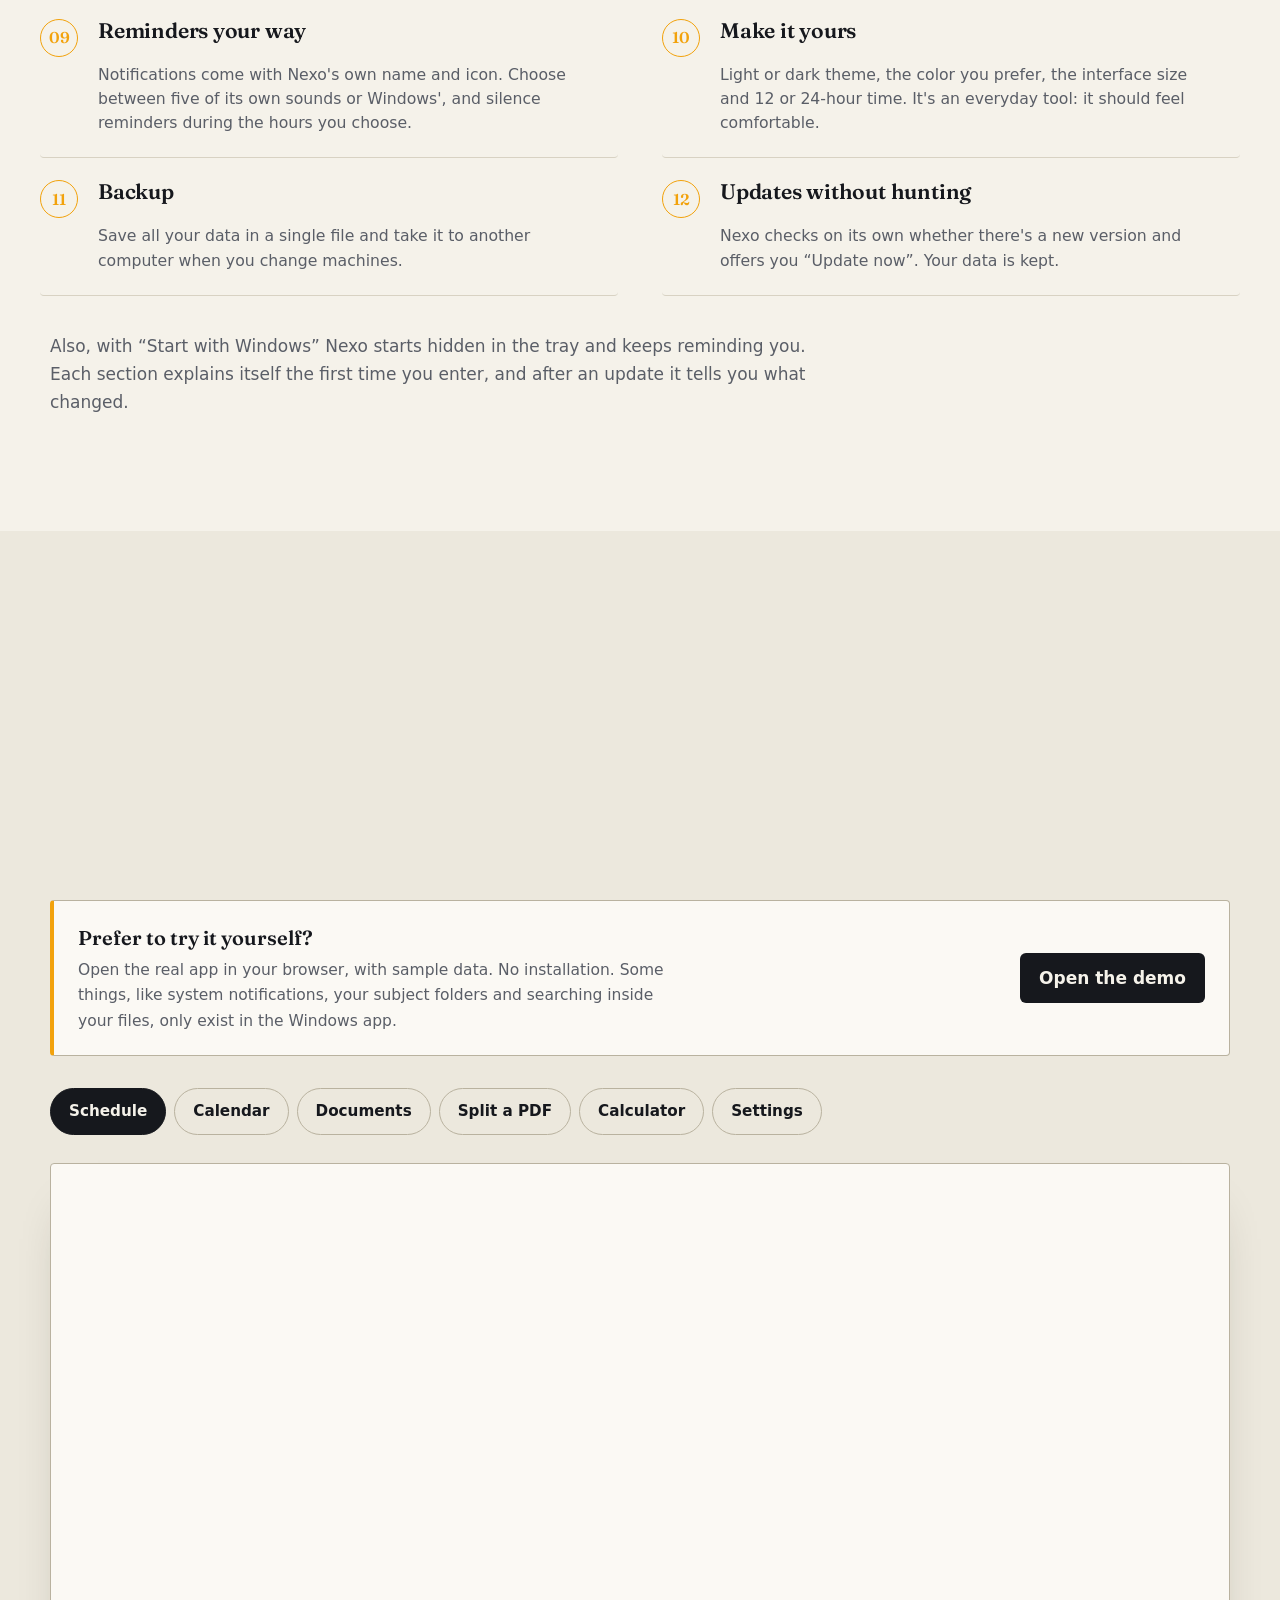
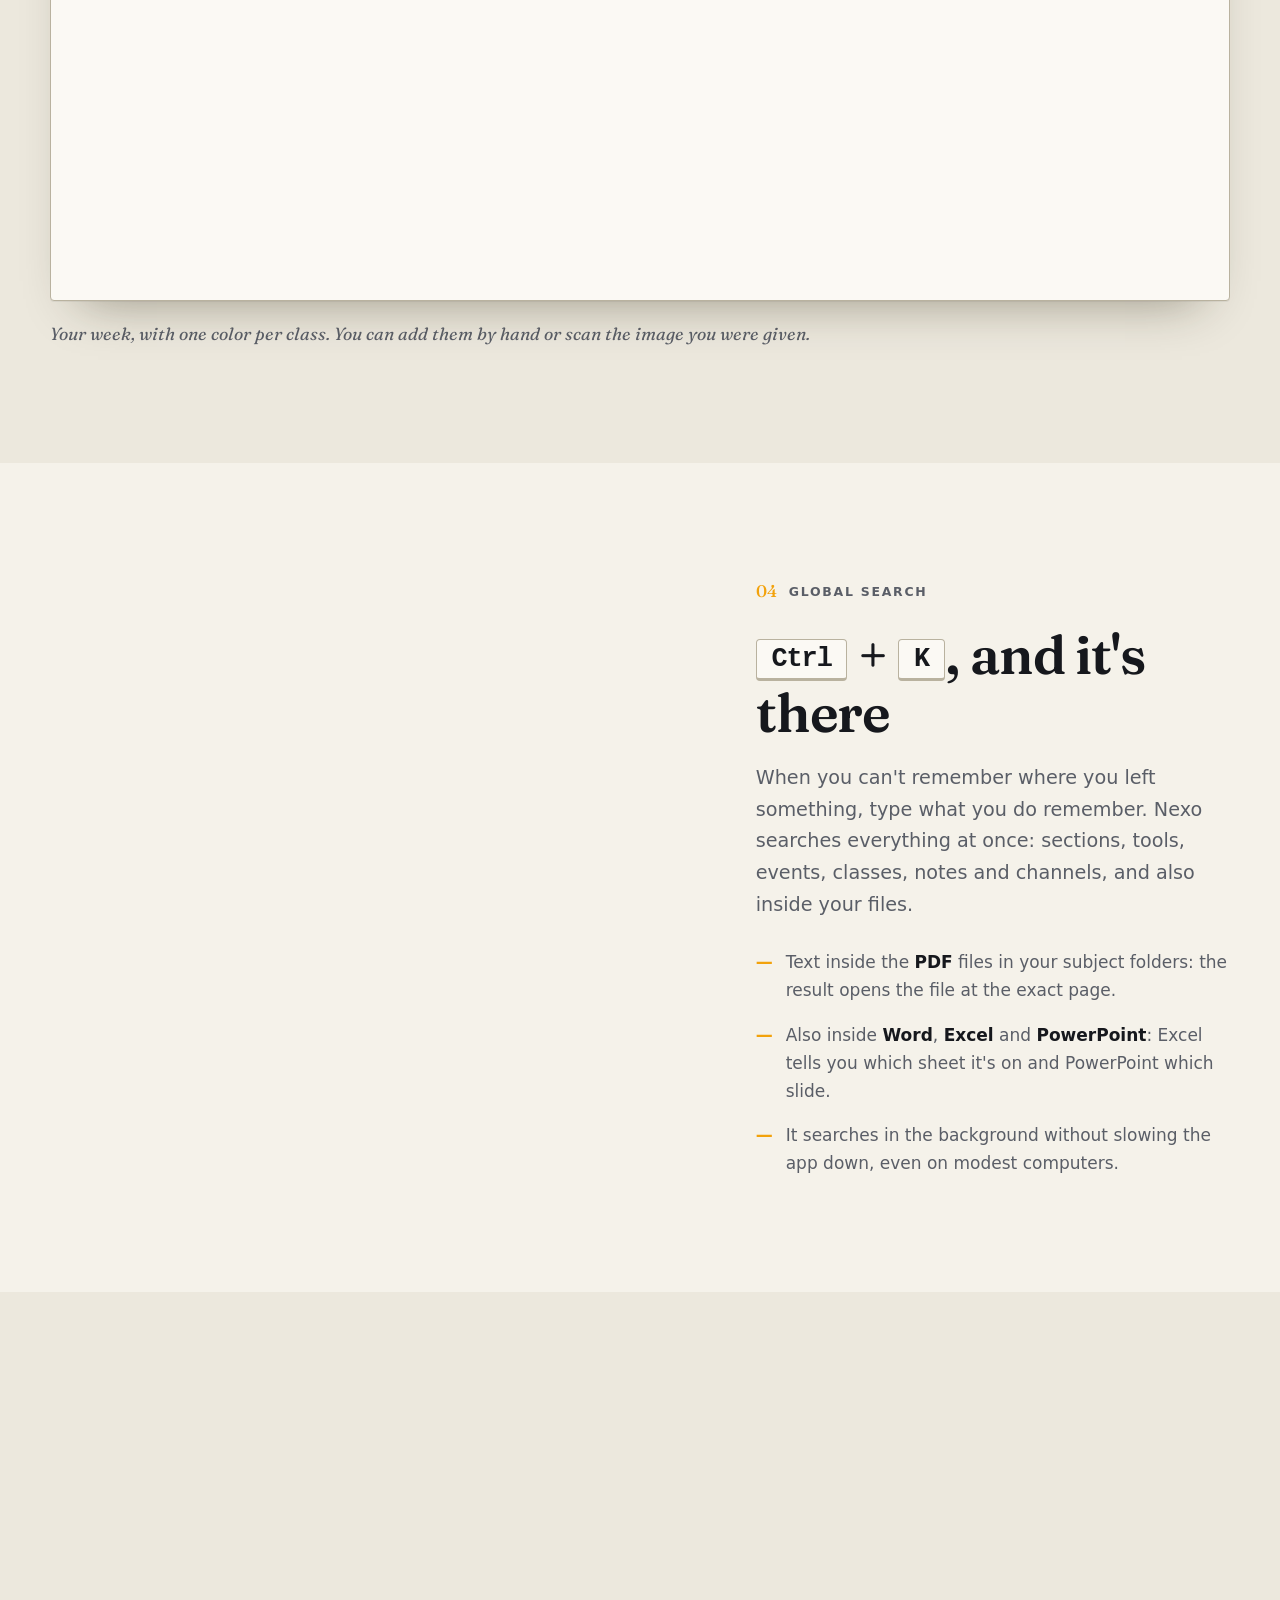
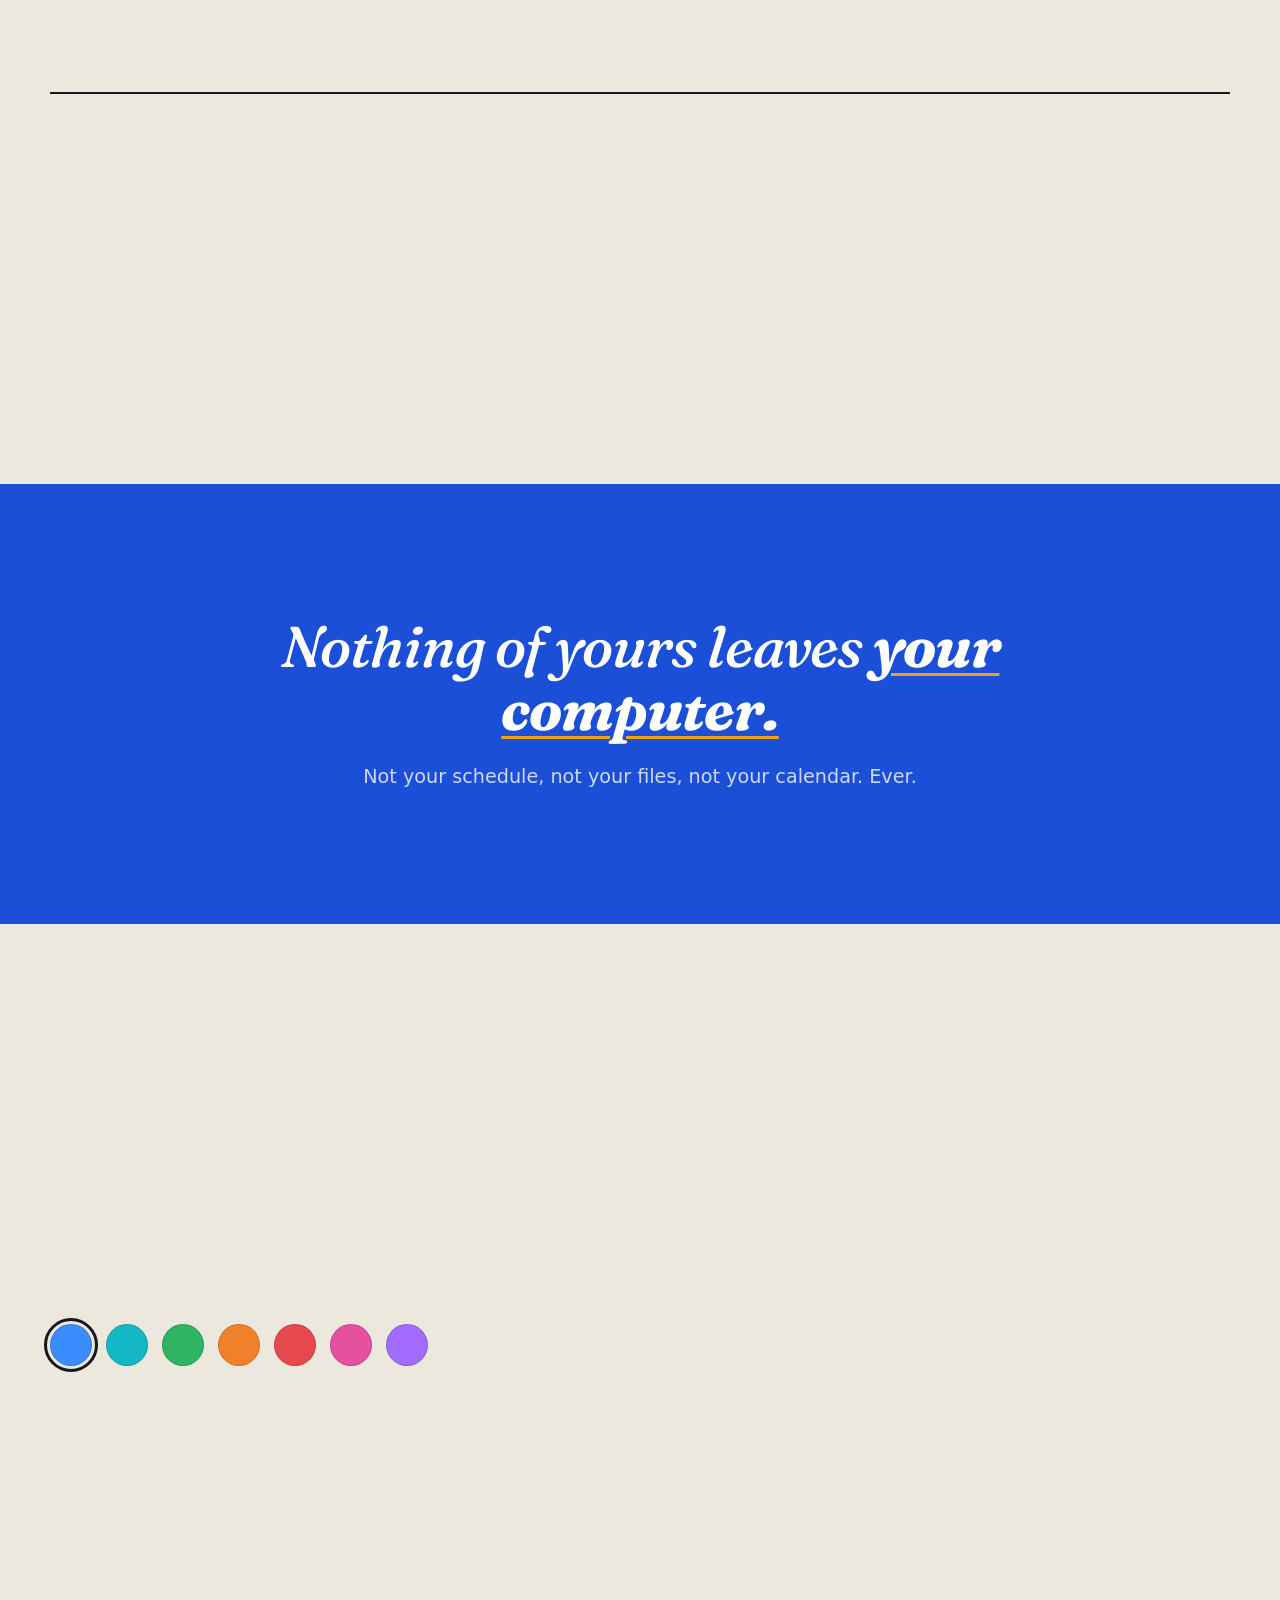
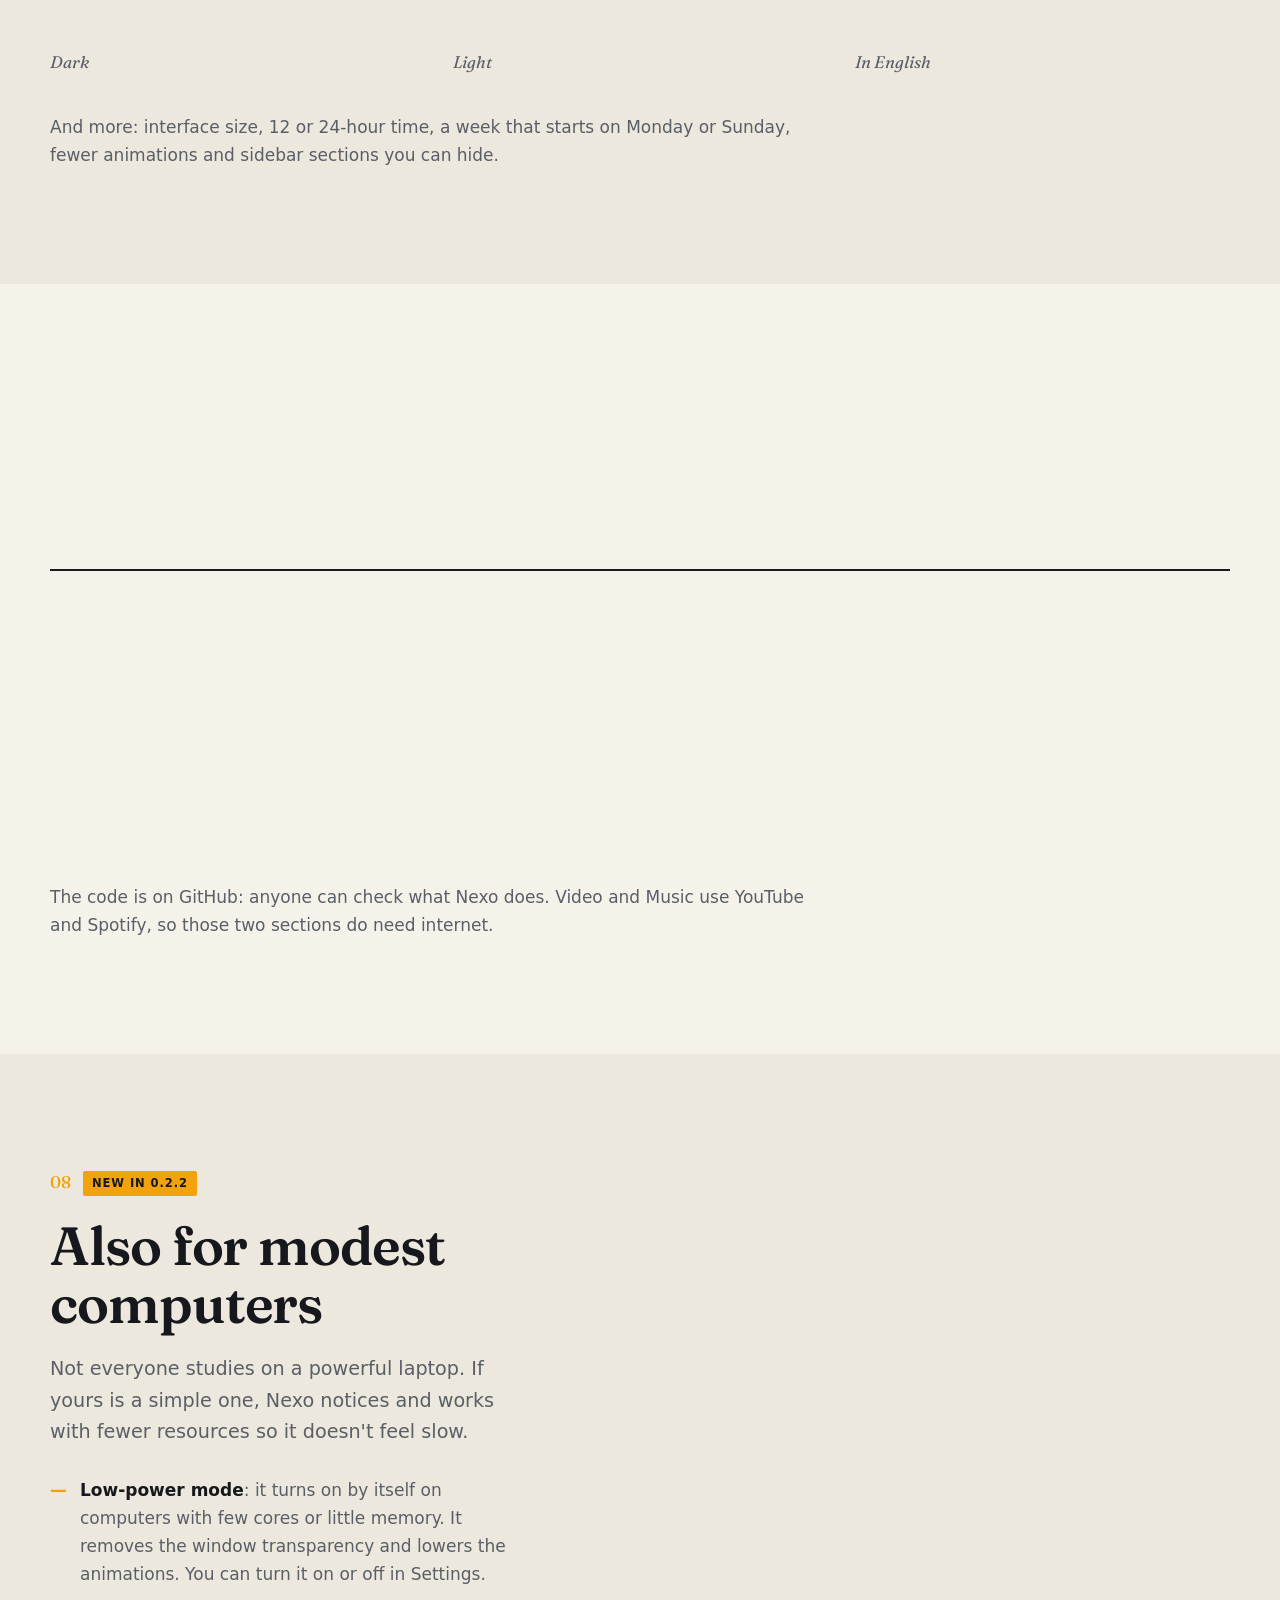
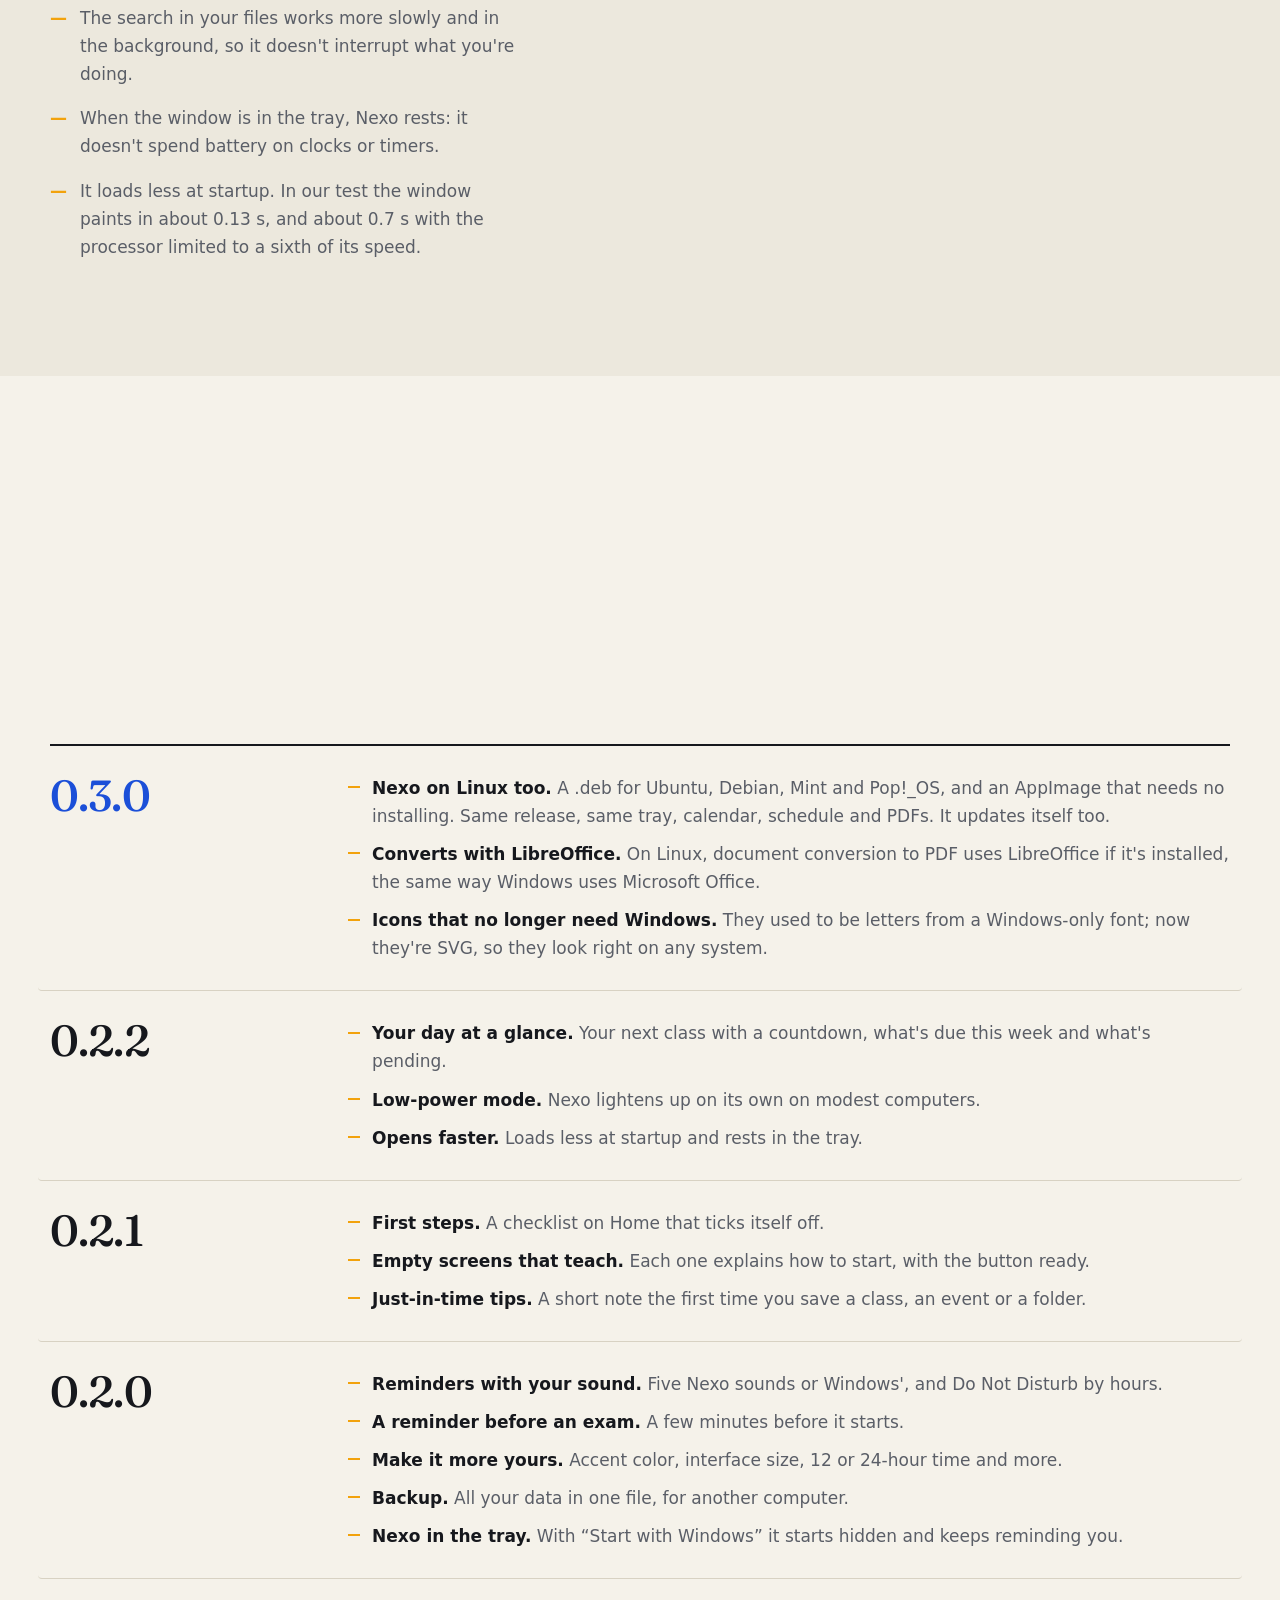
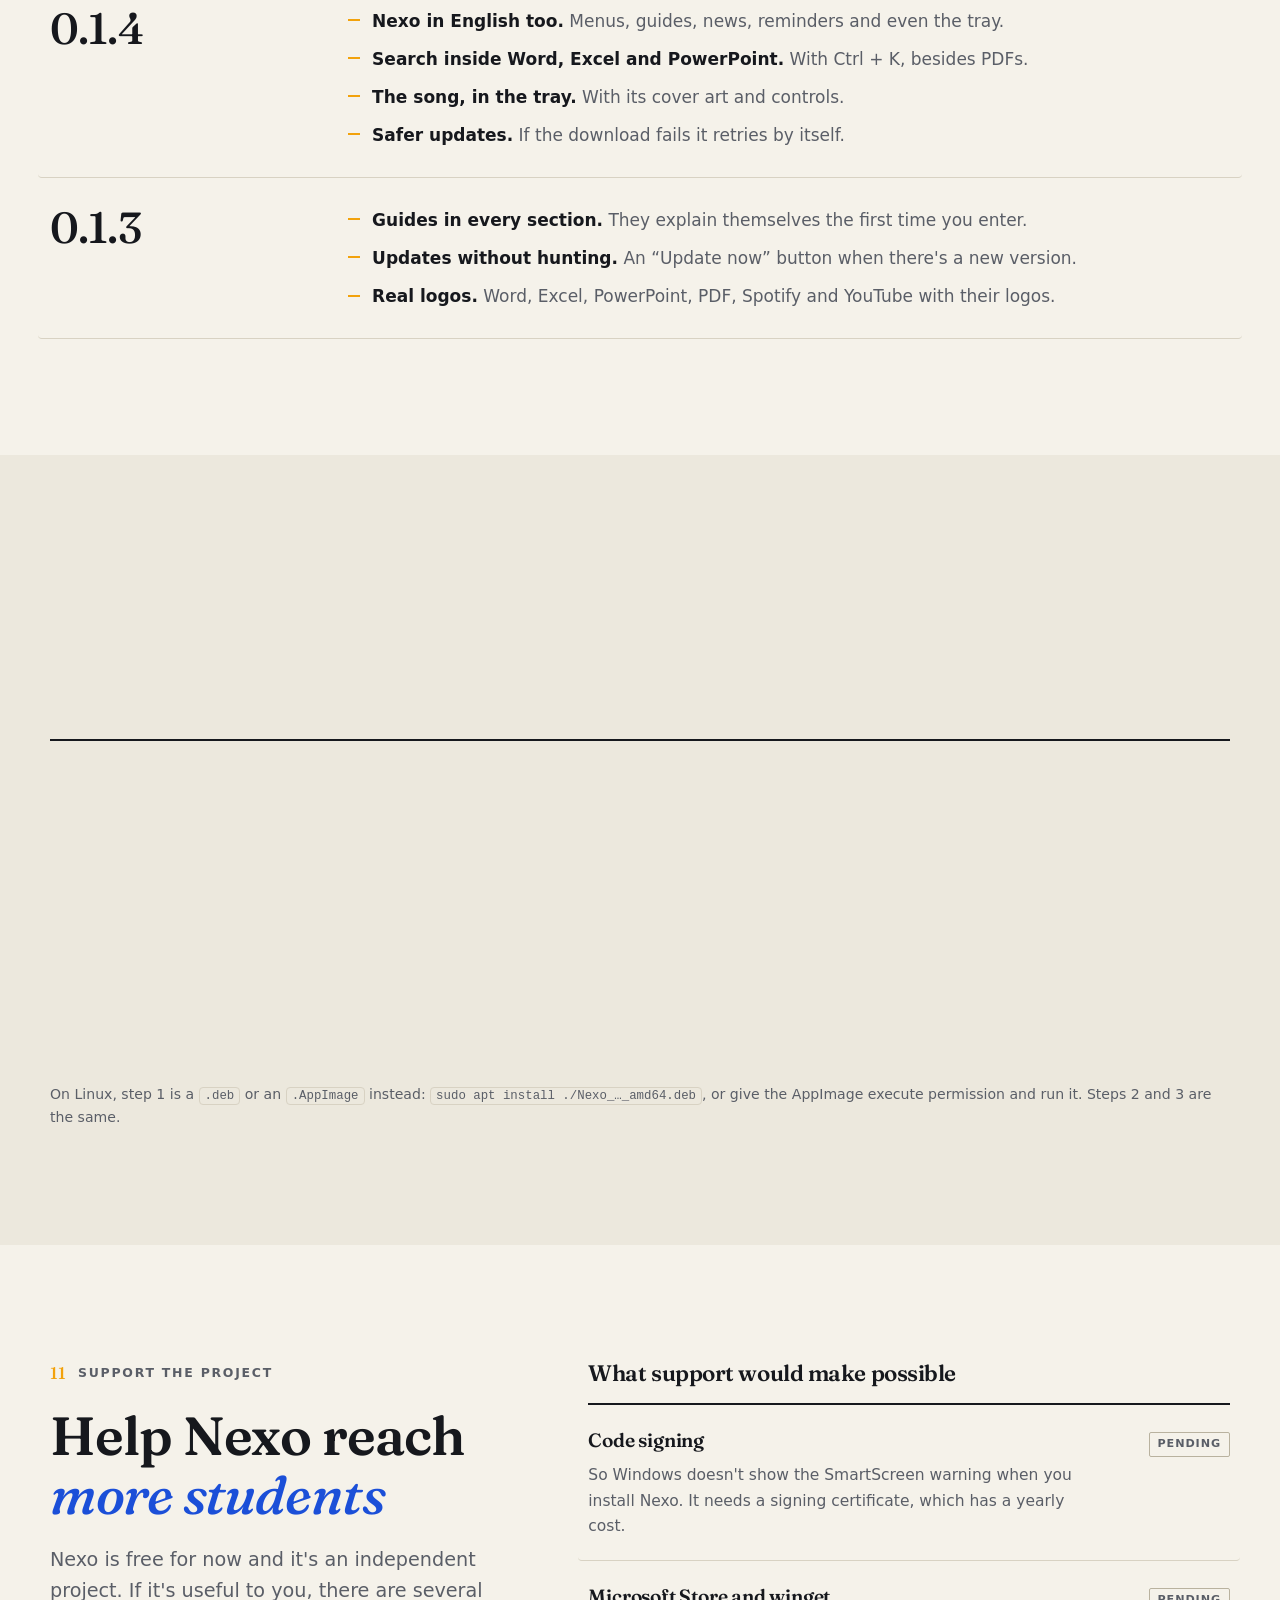
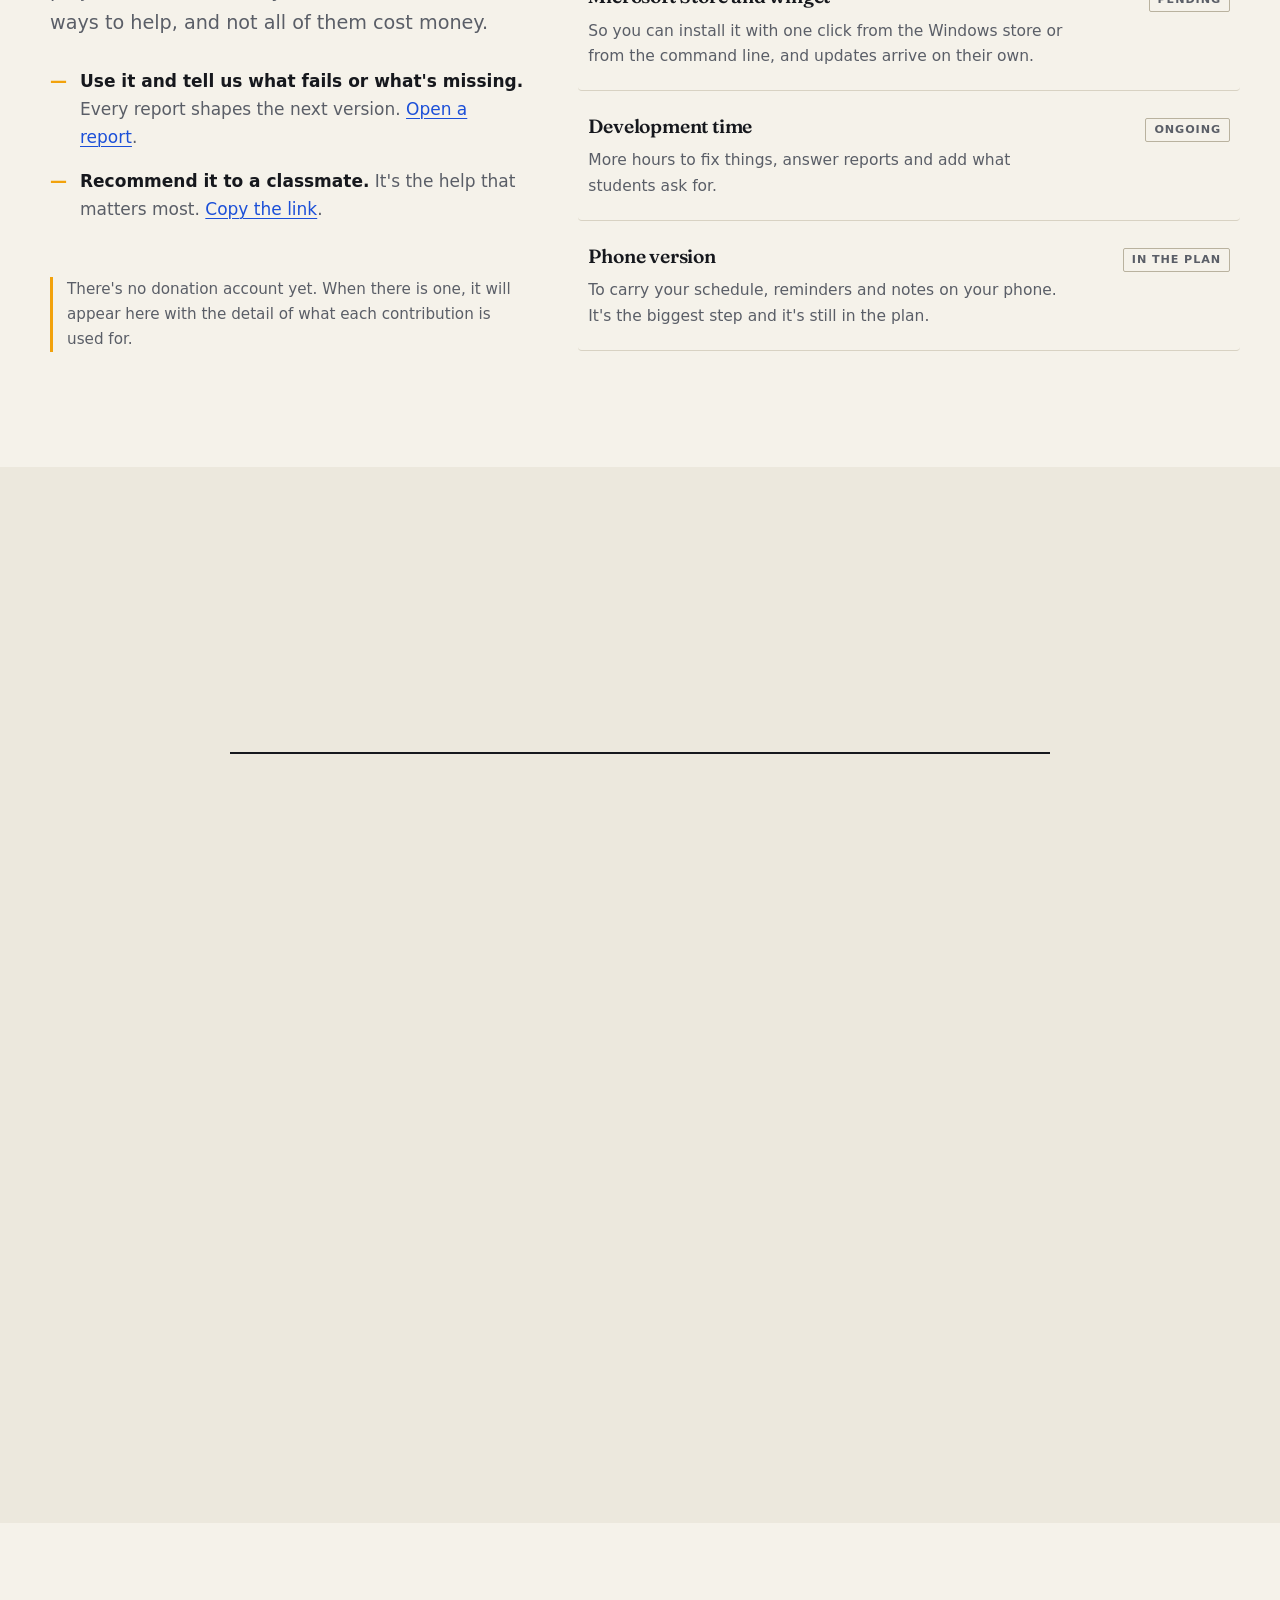
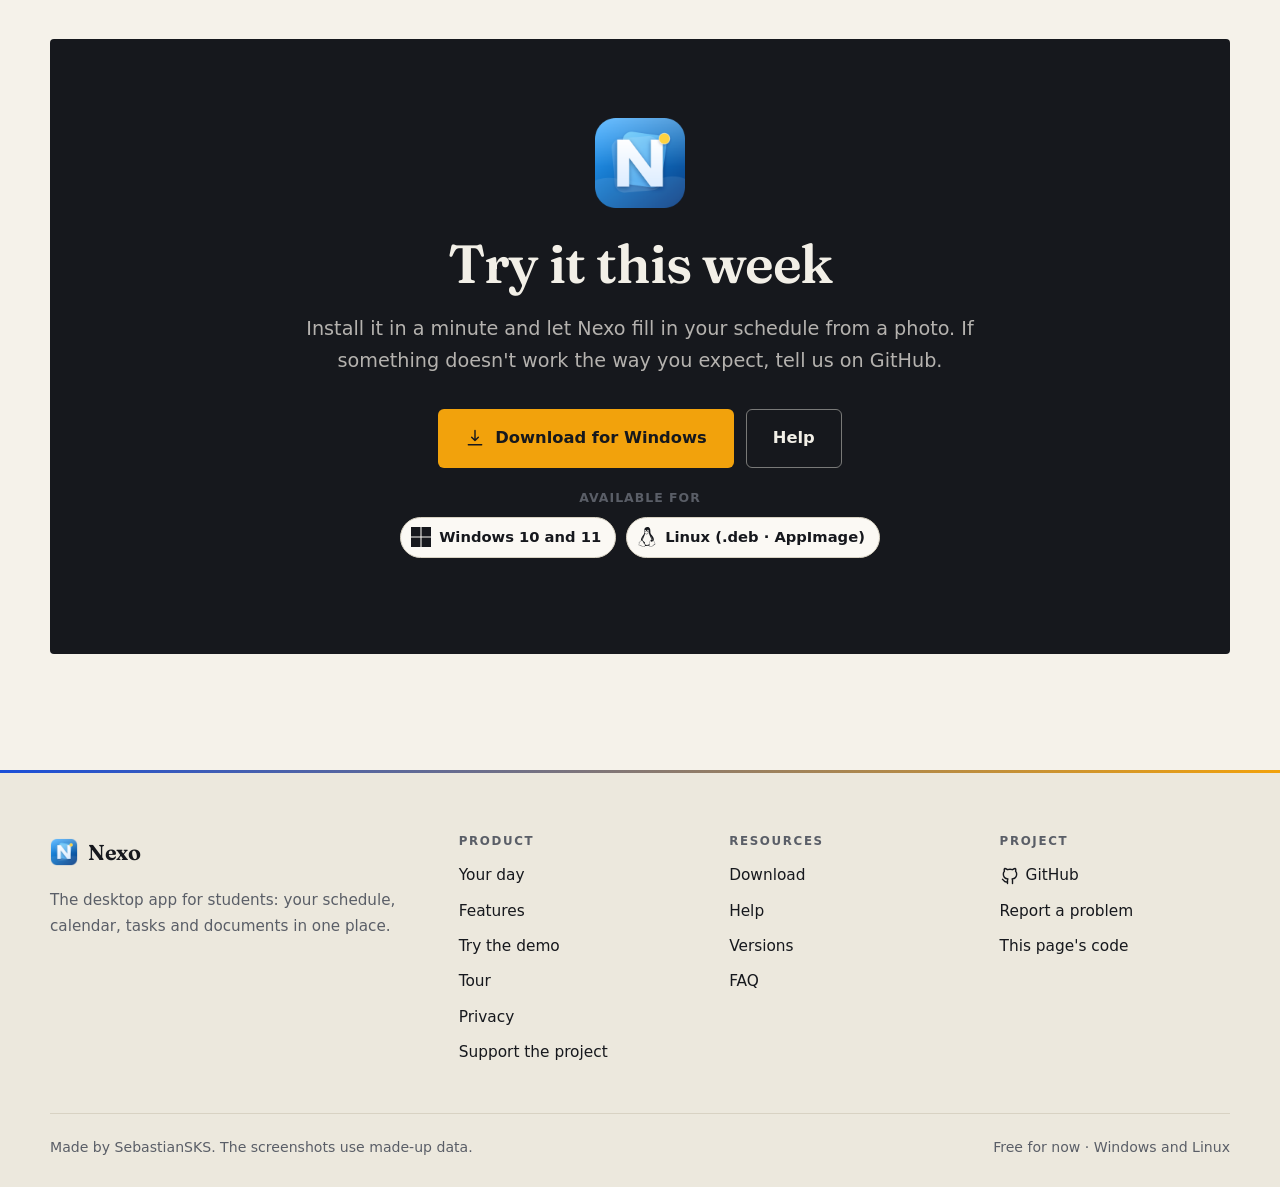
==== commit d529e3dc: "Disponible para: la etiqueta en su línea, los chips debajo A un ancho de columna angosto, «Disponibl" ====
--- a/index.html
+++ b/index.html
@@ -124,9 +124,11 @@
         <a class="boton secundario grande" href="demo/inicio/" data-en="Try it in your browser">Probar en el navegador</a>
       </div>
       <div class="disponible-para">
-        <span class="disponible-etiqueta" data-en="Available for">Disponible para</span>
-        <span class="disponible-chip"><svg class="logo-ic"><use href="#logo-windows"/></svg><span data-en="Windows 10 and 11">Windows 10 y 11</span></span>
-        <a class="disponible-chip disponible-enlace enlace-descarga-linux" href="https://github.com/SebastianSKS/nexushub/releases/latest" data-en="<svg class='logo-ic'><use href='#logo-linux'/></svg> Linux (.deb · AppImage)"><svg class="logo-ic"><use href="#logo-linux"/></svg>Linux (.deb · AppImage)</a>
+        <p class="disponible-etiqueta" data-en="Available for">Disponible para</p>
+        <div class="disponible-chips">
+          <span class="disponible-chip"><svg class="logo-ic"><use href="#logo-windows"/></svg><span data-en="Windows 10 and 11">Windows 10 y 11</span></span>
+          <a class="disponible-chip disponible-enlace enlace-descarga-linux" href="https://github.com/SebastianSKS/nexushub/releases/latest" data-en="<svg class='logo-ic'><use href='#logo-linux'/></svg> Linux (.deb · AppImage)"><svg class="logo-ic"><use href="#logo-linux"/></svg>Linux (.deb · AppImage)</a>
+        </div>
       </div>
       <ul class="confianza" aria-label="Lo importante" data-en-aria-label="The essentials">
         <li><span data-en="Free for now">Gratis por ahora</span></li>
@@ -512,9 +514,11 @@
       <a class="boton secundario grande" href="https://github.com/SebastianSKS/nexushub/blob/main/AYUDA.md" data-en-href="https://github.com/SebastianSKS/nexushub/blob/main/HELP.md" data-en="Help">Ayuda</a>
     </div>
     <div class="disponible-para centrado">
-      <span class="disponible-etiqueta" data-en="Available for">Disponible para</span>
-      <span class="disponible-chip"><svg class="logo-ic"><use href="#logo-windows"/></svg><span data-en="Windows 10 and 11">Windows 10 y 11</span></span>
-      <a class="disponible-chip disponible-enlace enlace-descarga-linux" href="https://github.com/SebastianSKS/nexushub/releases/latest" data-en="<svg class='logo-ic'><use href='#logo-linux'/></svg> Linux (.deb · AppImage)"><svg class="logo-ic"><use href="#logo-linux"/></svg>Linux (.deb · AppImage)</a>
+      <p class="disponible-etiqueta" data-en="Available for">Disponible para</p>
+      <div class="disponible-chips">
+        <span class="disponible-chip"><svg class="logo-ic"><use href="#logo-windows"/></svg><span data-en="Windows 10 and 11">Windows 10 y 11</span></span>
+        <a class="disponible-chip disponible-enlace enlace-descarga-linux" href="https://github.com/SebastianSKS/nexushub/releases/latest" data-en="<svg class='logo-ic'><use href='#logo-linux'/></svg> Linux (.deb · AppImage)"><svg class="logo-ic"><use href="#logo-linux"/></svg>Linux (.deb · AppImage)</a>
+      </div>
     </div>
     <p class="pie-nota"><span class="ver-actual"></span></p>
   </div>
--- a/css/portada.css
+++ b/css/portada.css
@@ -28,9 +28,11 @@
 .cta-fila { display: flex; flex-wrap: wrap; gap: 12px; margin-top: 32px; }
 .cta-fila.centrado { justify-content: center; }
 
-.disponible-para { display: flex; flex-wrap: wrap; align-items: center; gap: 10px; margin-top: 18px; }
-.disponible-para.centrado { justify-content: center; }
-.disponible-etiqueta { font-size: 0.78rem; font-weight: 700; letter-spacing: 0.08em; text-transform: uppercase; color: var(--suave); }
+.disponible-para { margin-top: 20px; }
+.disponible-etiqueta { margin: 0 0 9px; font-size: 0.78rem; font-weight: 700; letter-spacing: 0.08em; text-transform: uppercase; color: var(--suave); }
+.disponible-para.centrado { text-align: center; }
+.disponible-chips { display: flex; flex-wrap: wrap; gap: 10px; }
+.disponible-para.centrado .disponible-chips { justify-content: center; }
 .disponible-chip { display: inline-flex; align-items: center; gap: 8px; padding: 7px 14px 7px 10px; border-radius: 999px; background: var(--capa); border: 1px solid var(--borde); font-size: 0.92rem; font-weight: 600; color: var(--texto); }
 a.disponible-enlace { text-decoration: none; transition: border-color 0.2s, background 0.2s; }
 a.disponible-enlace:hover { border-color: var(--acento); background: color-mix(in srgb, var(--acento) 10%, var(--capa)); }
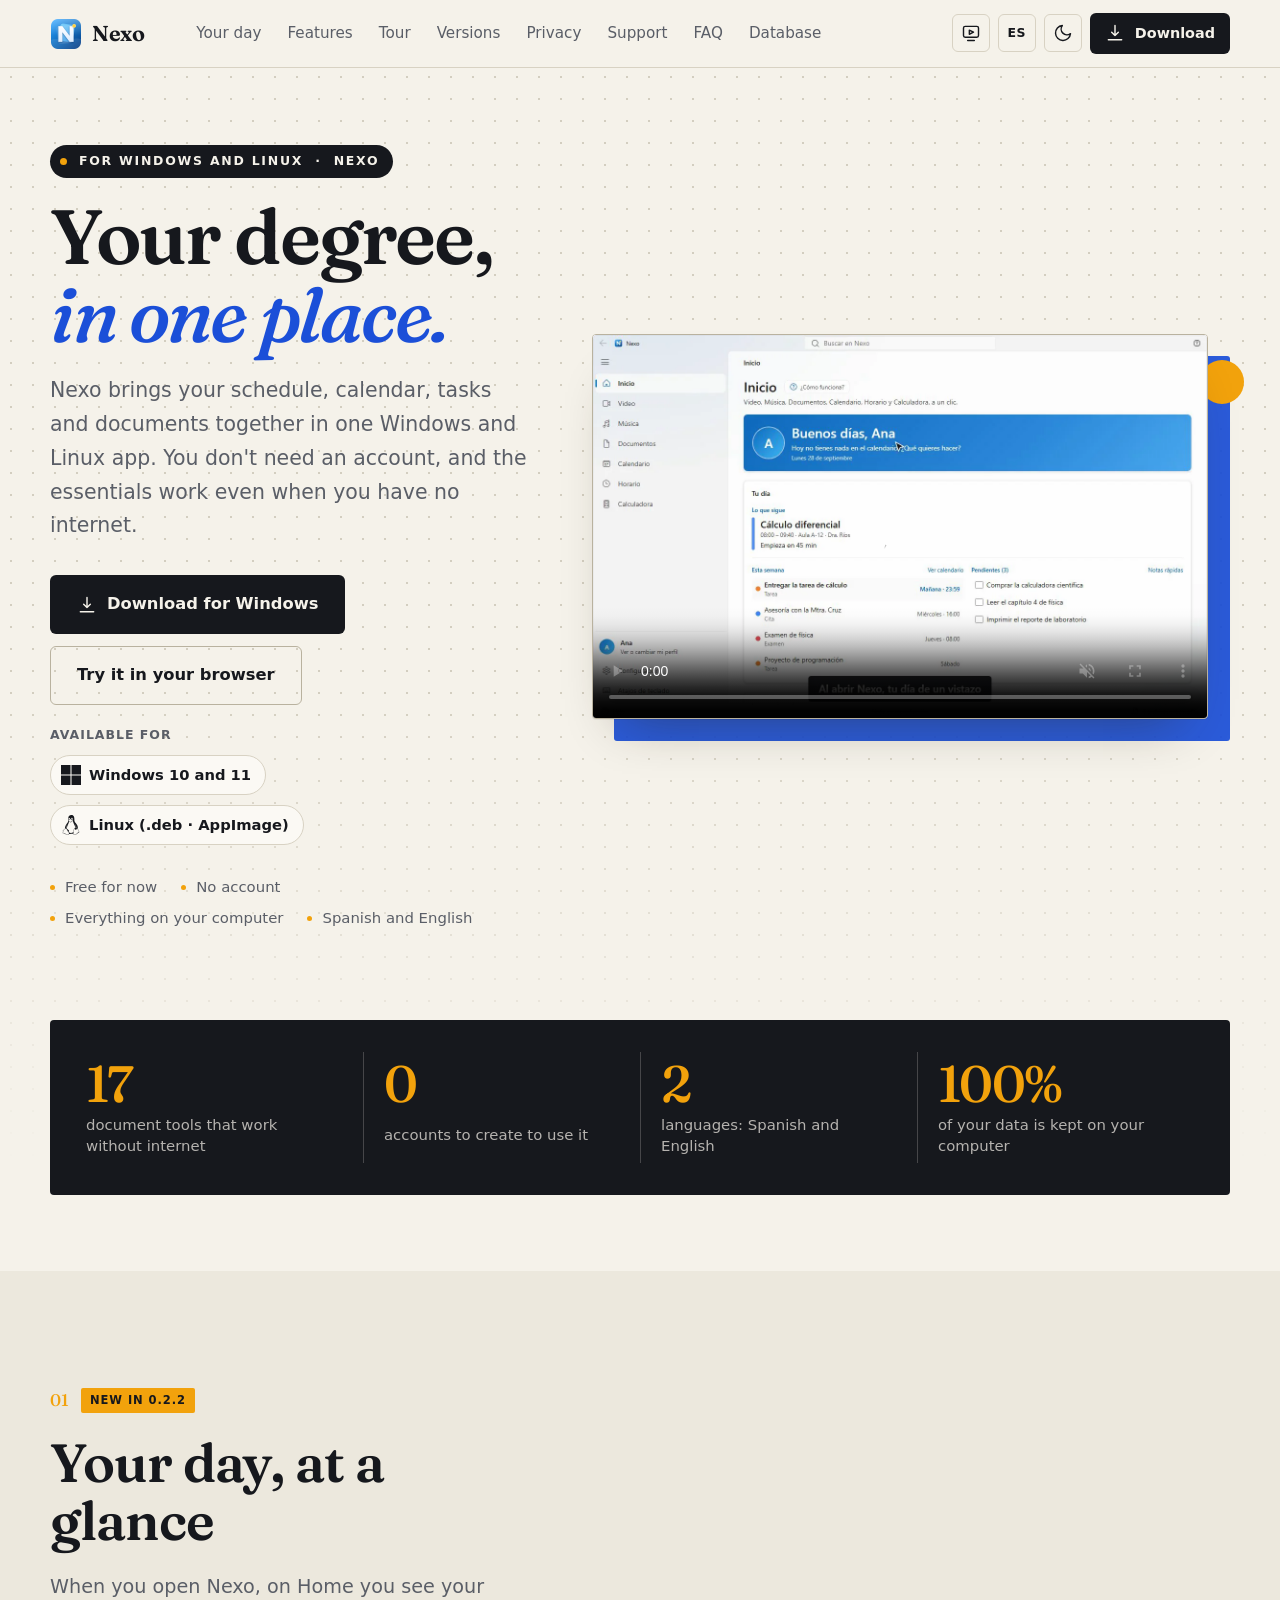
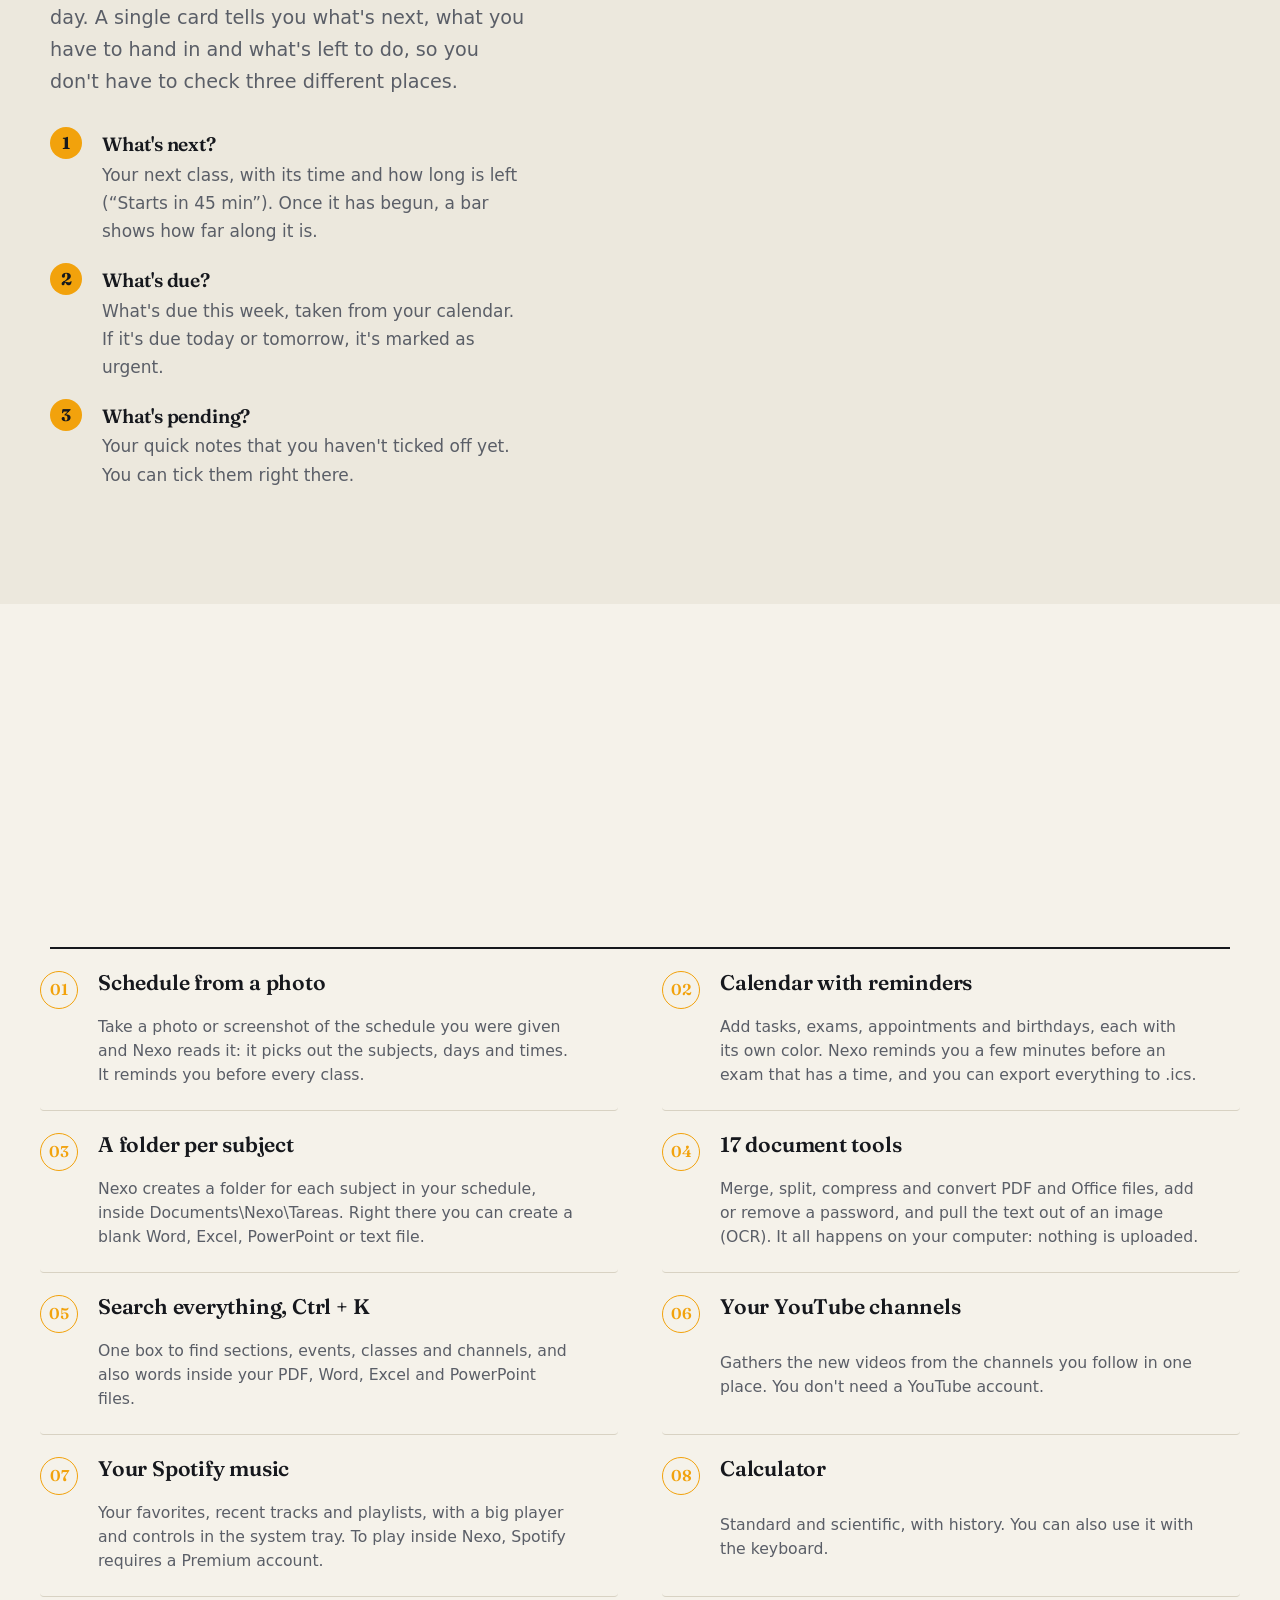
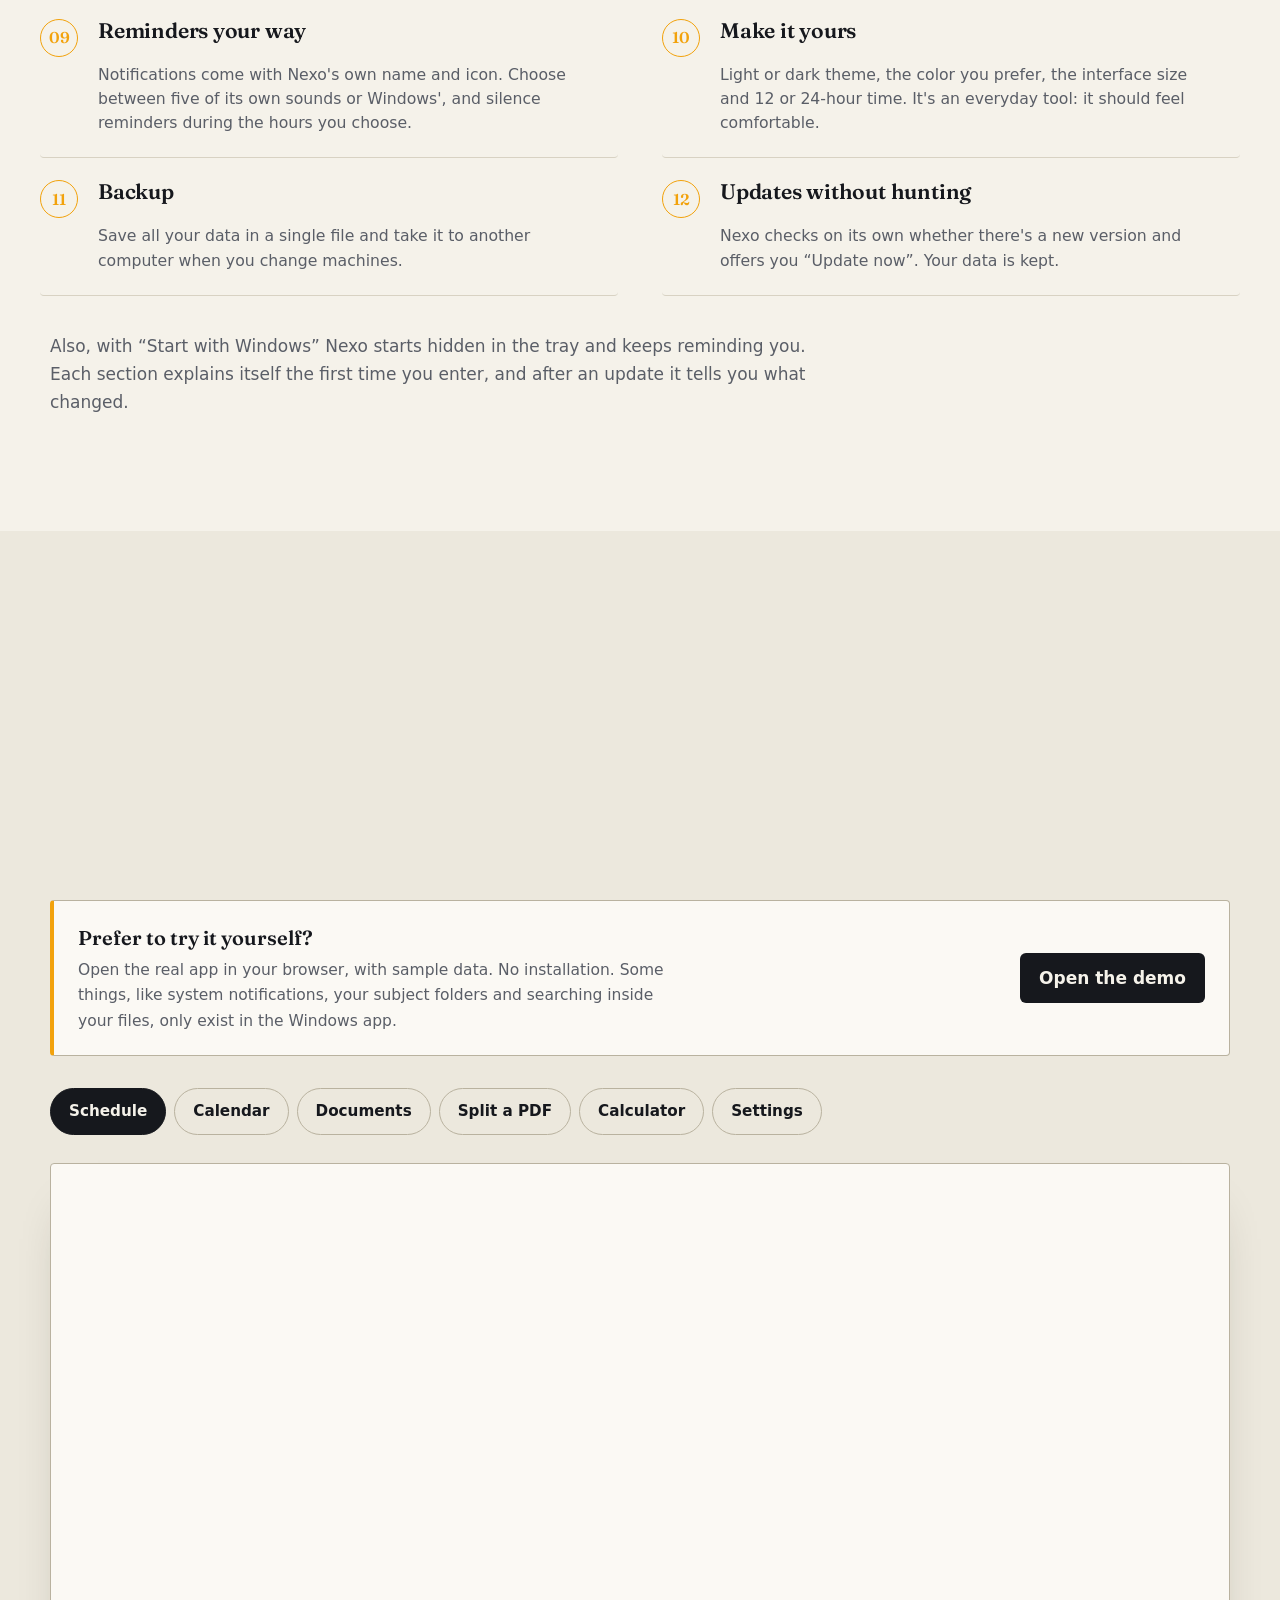
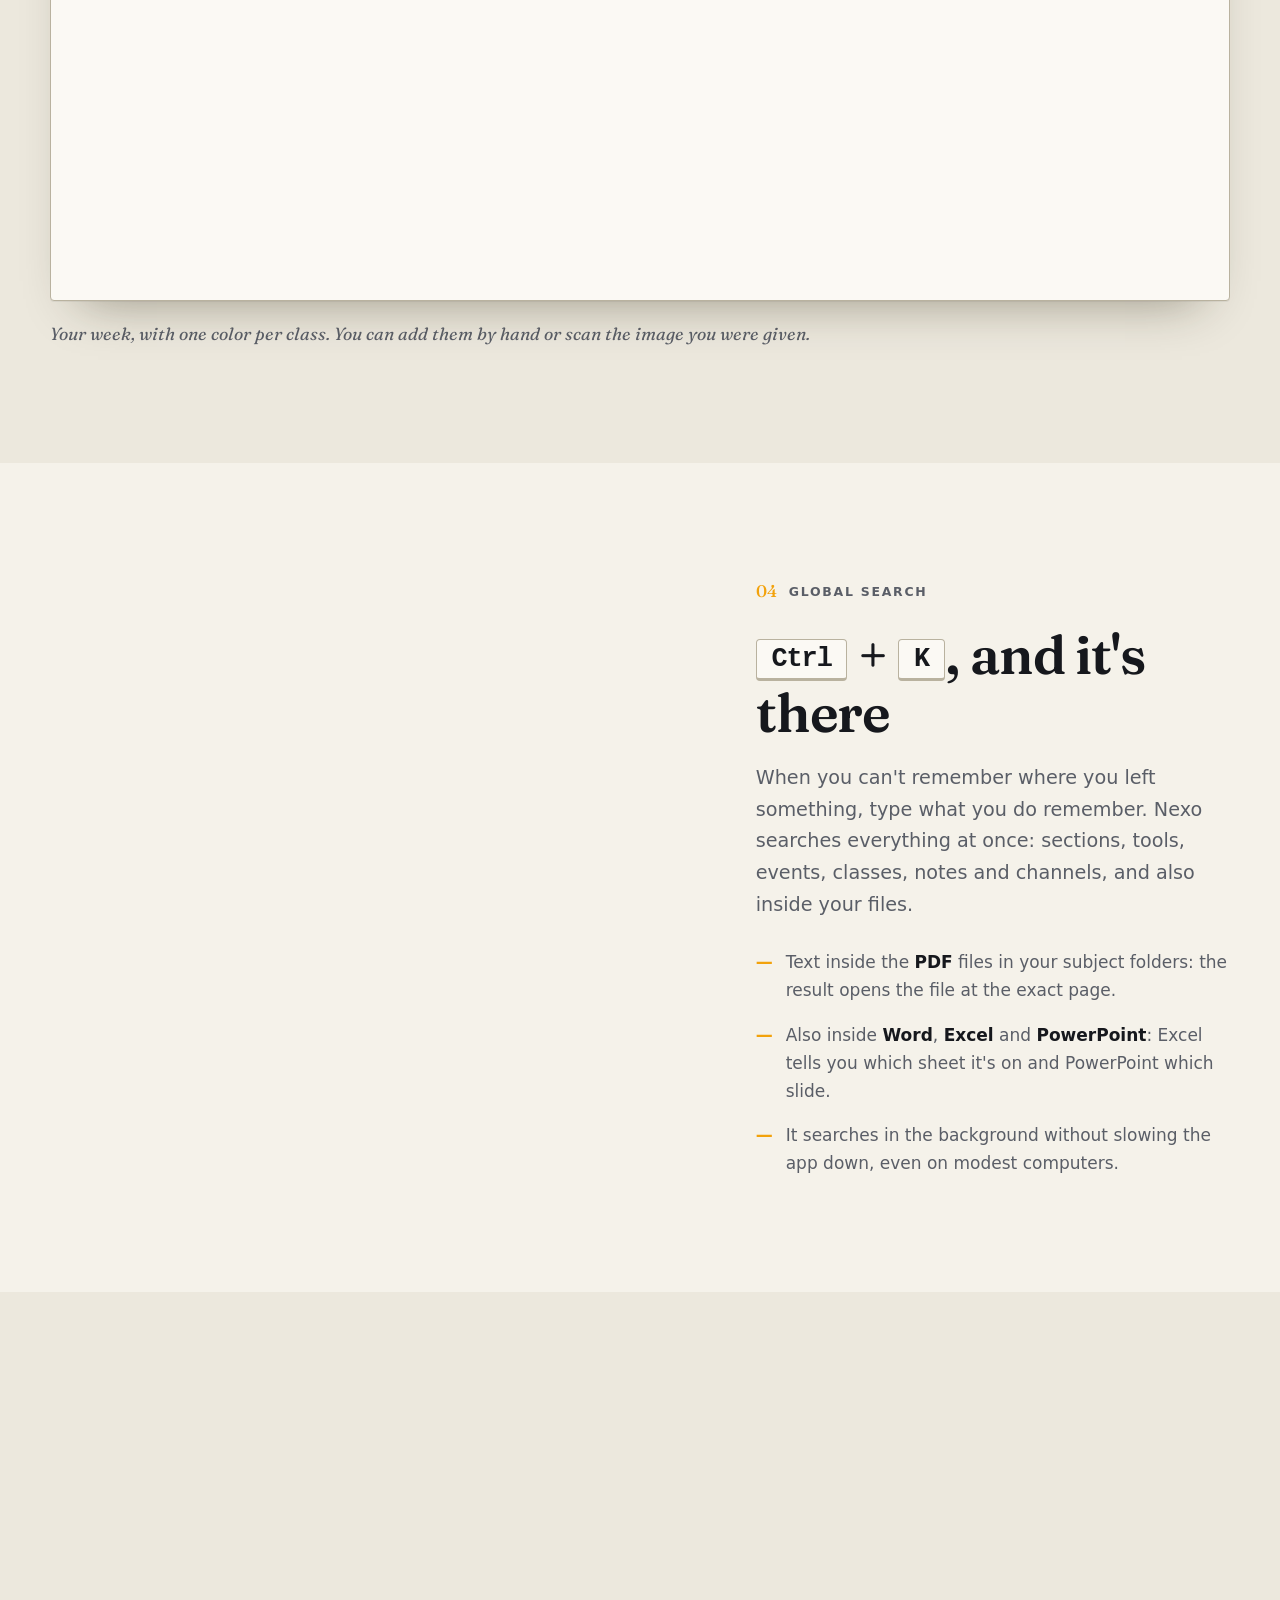
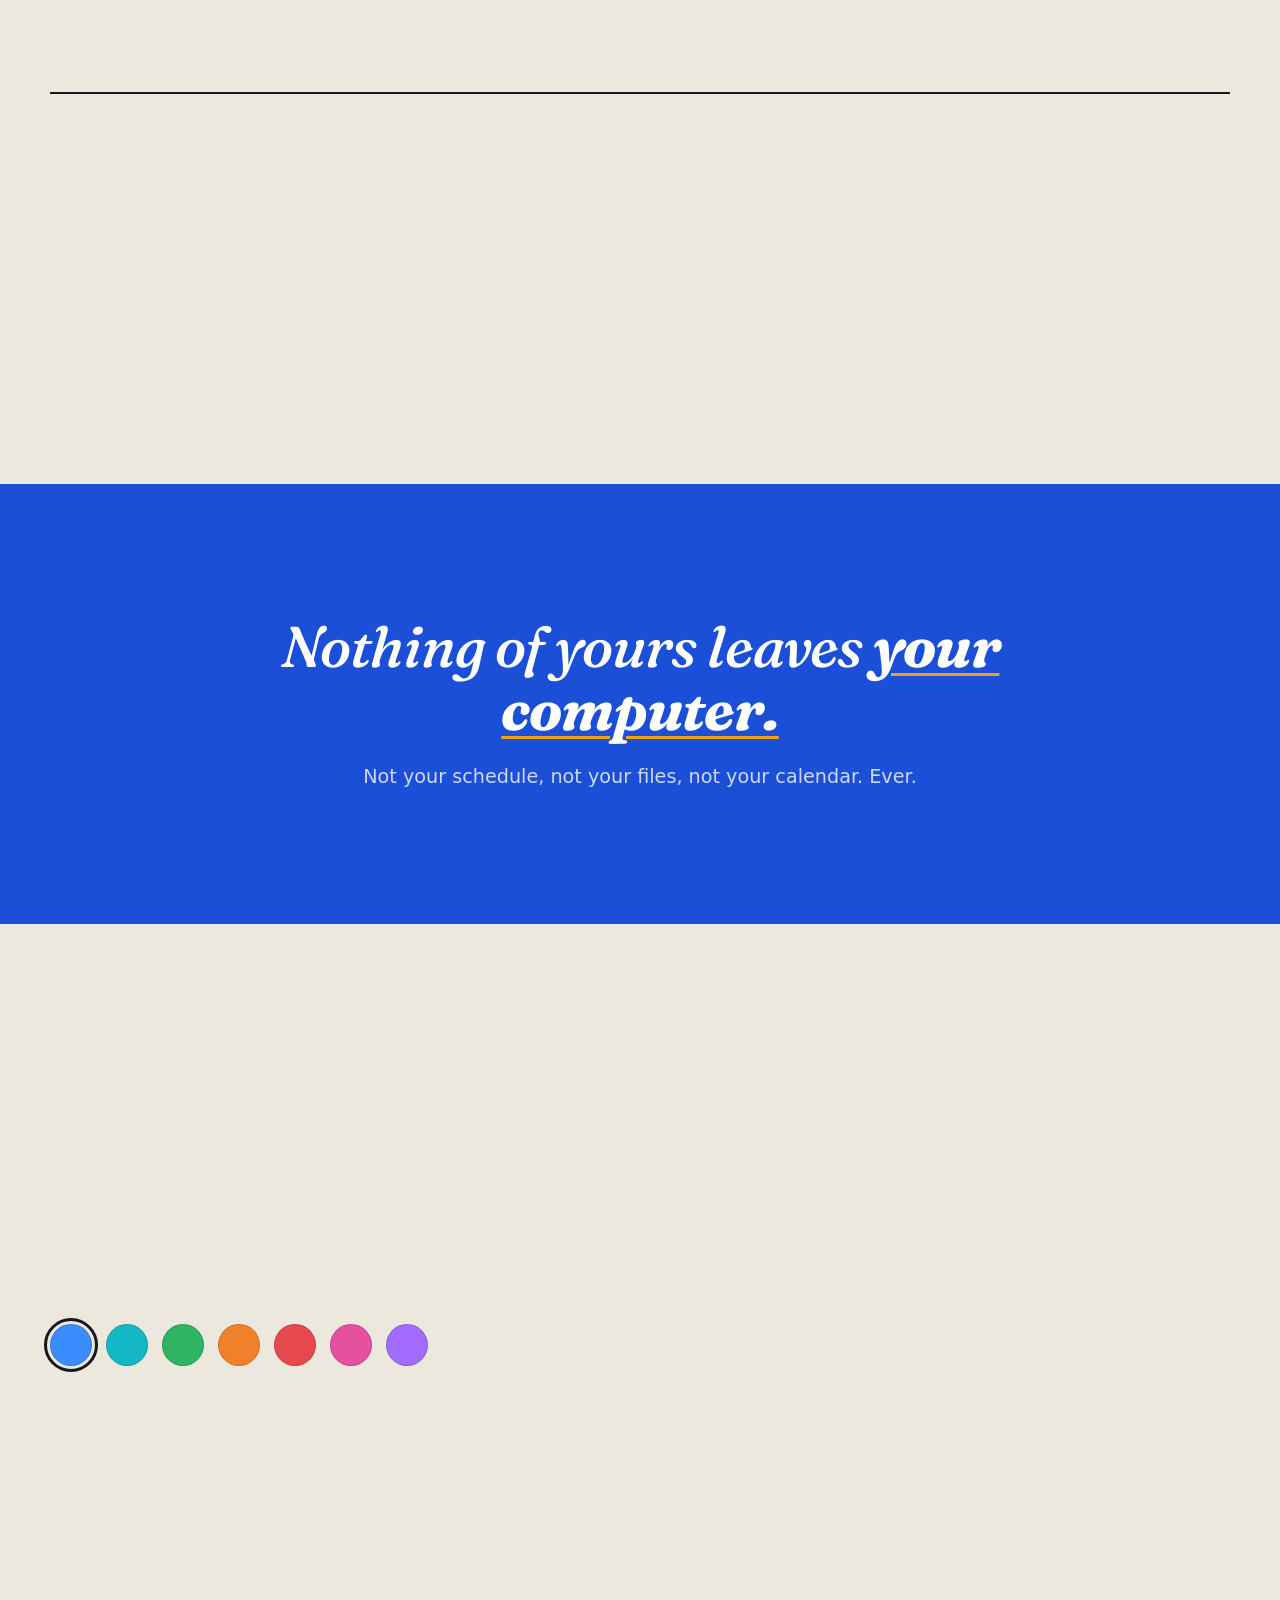
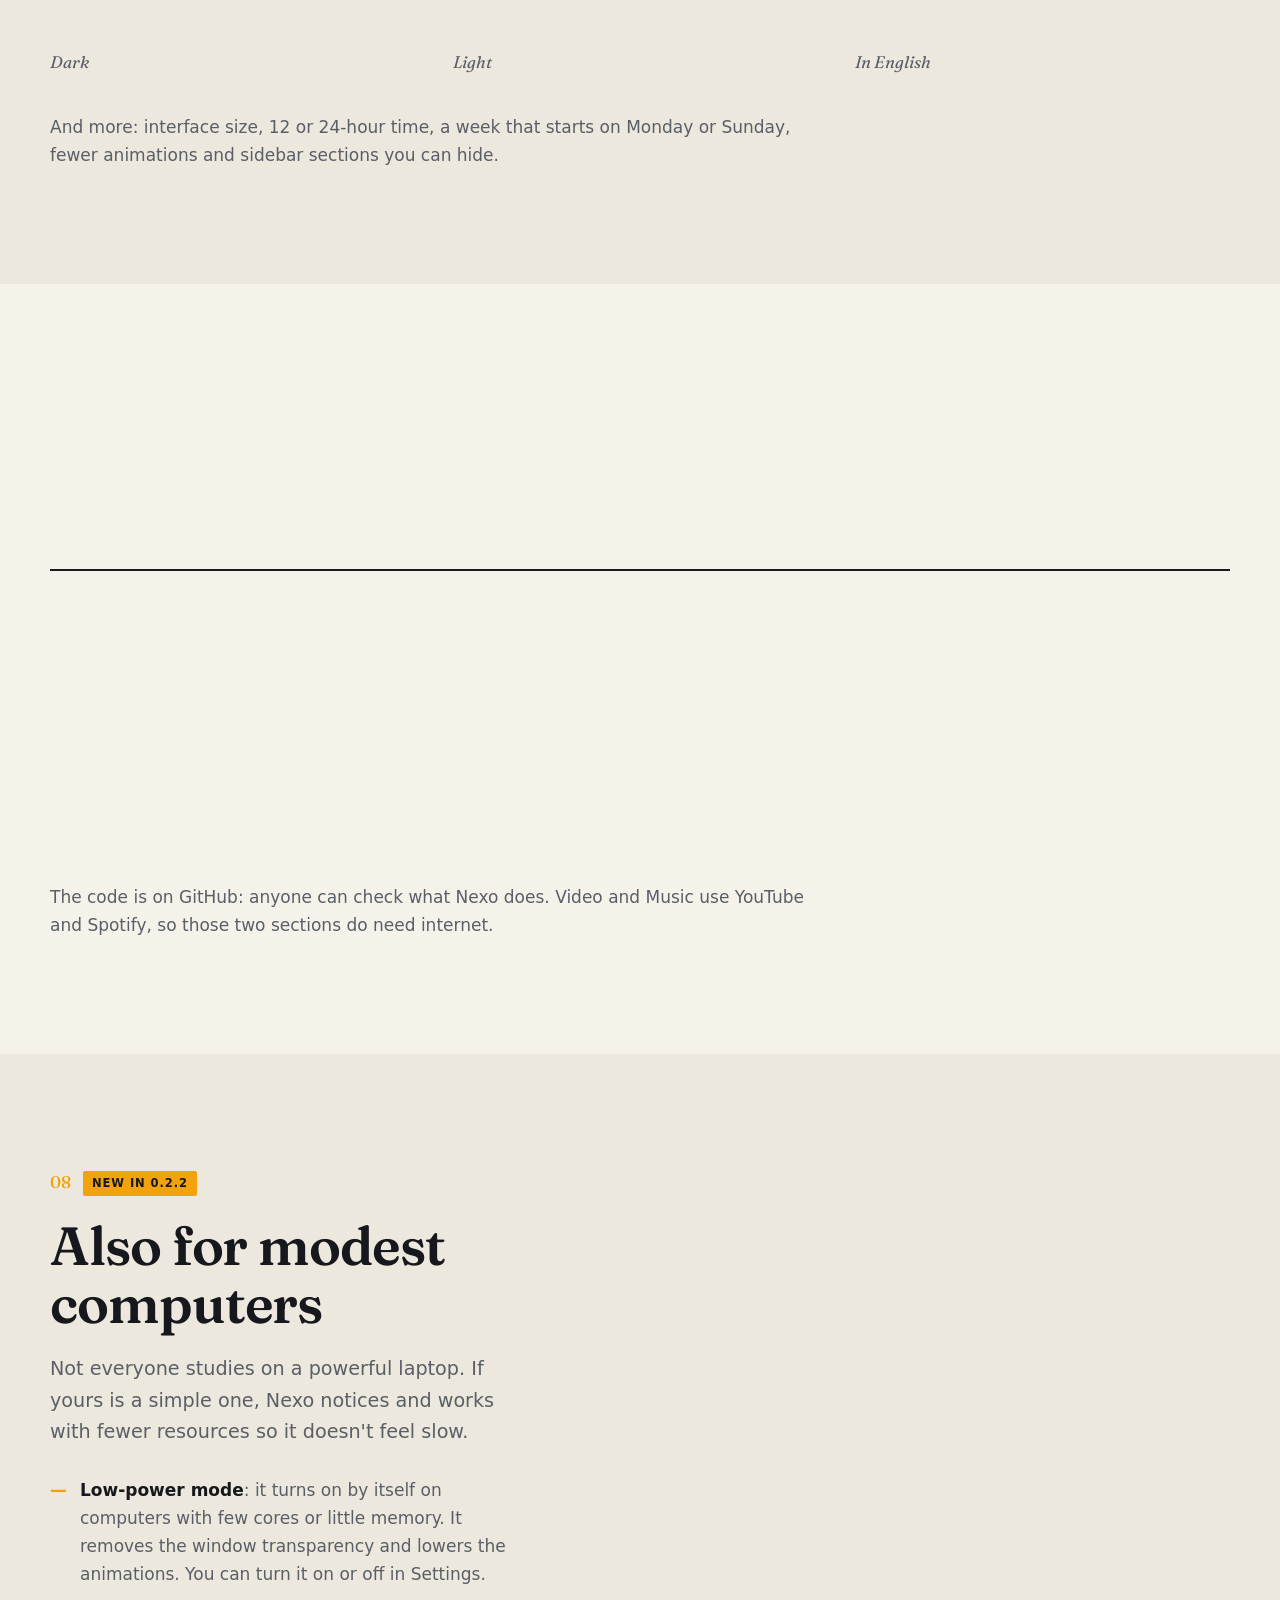
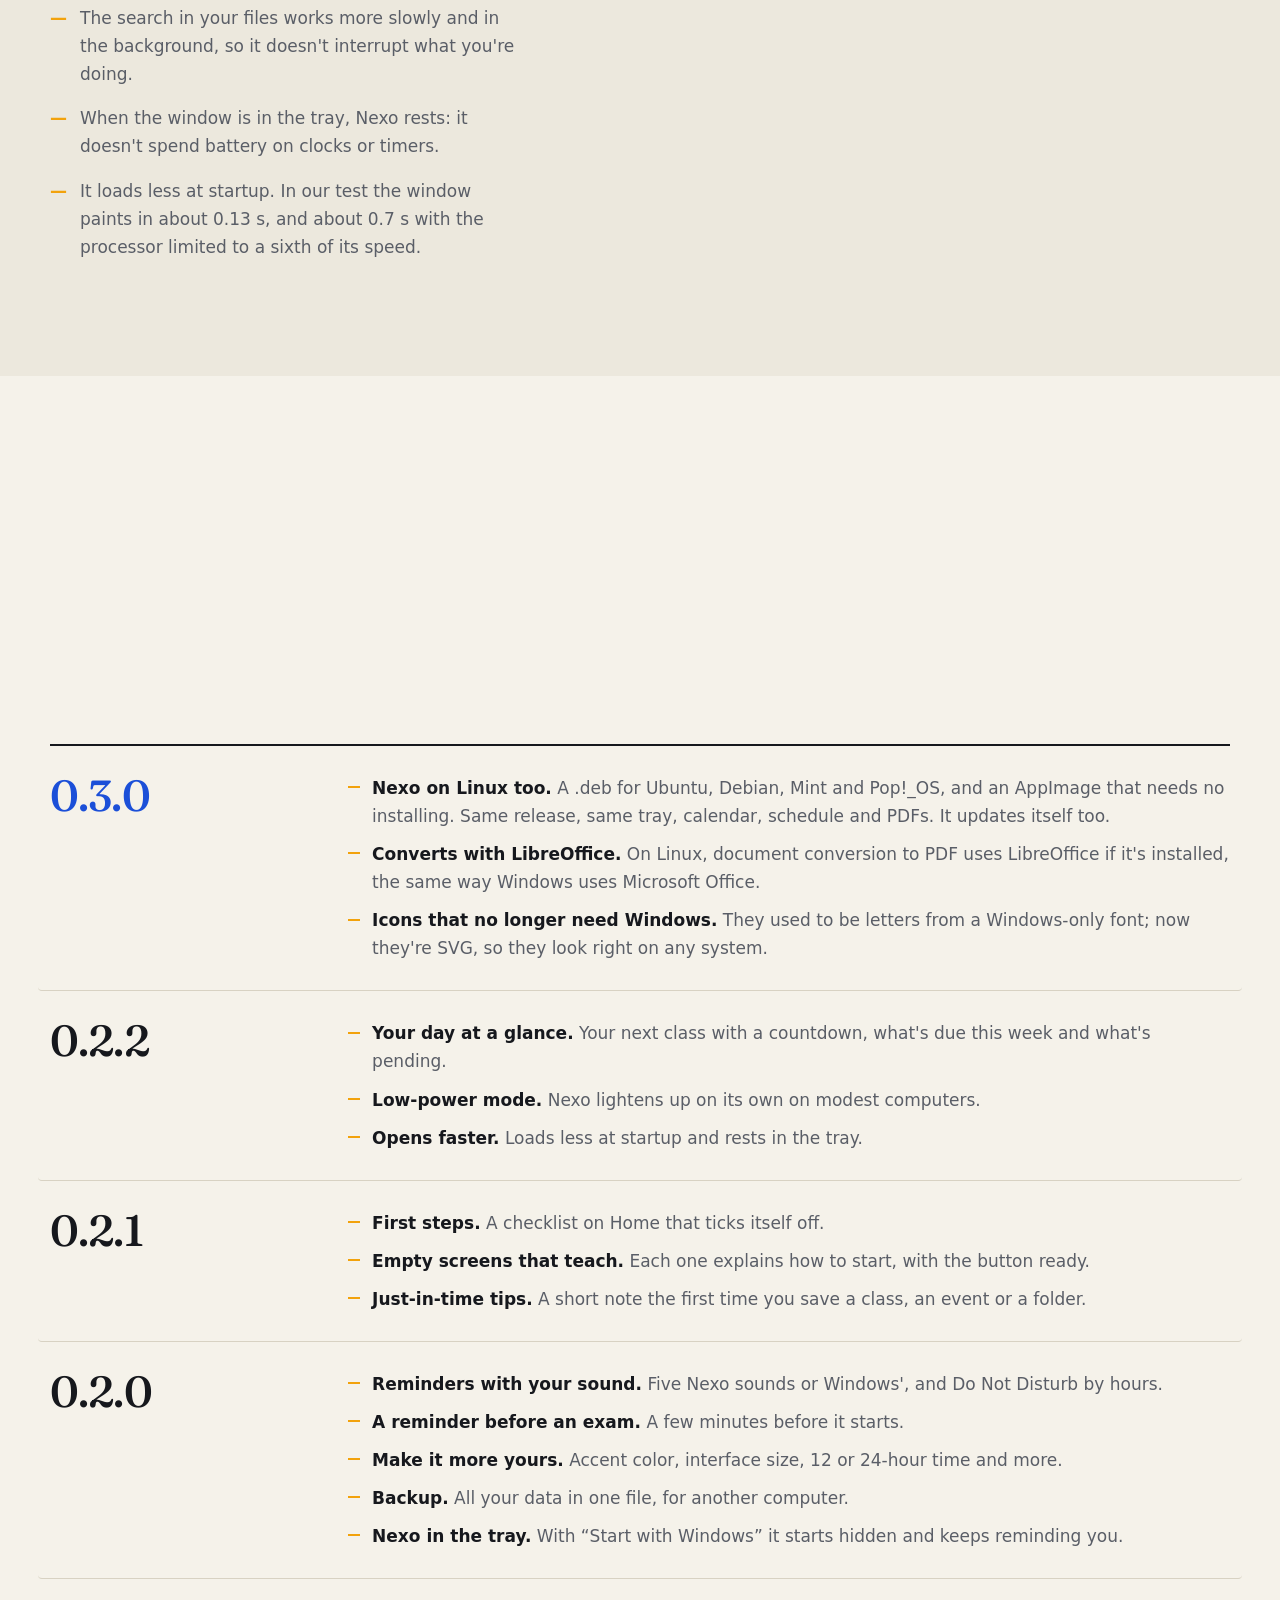
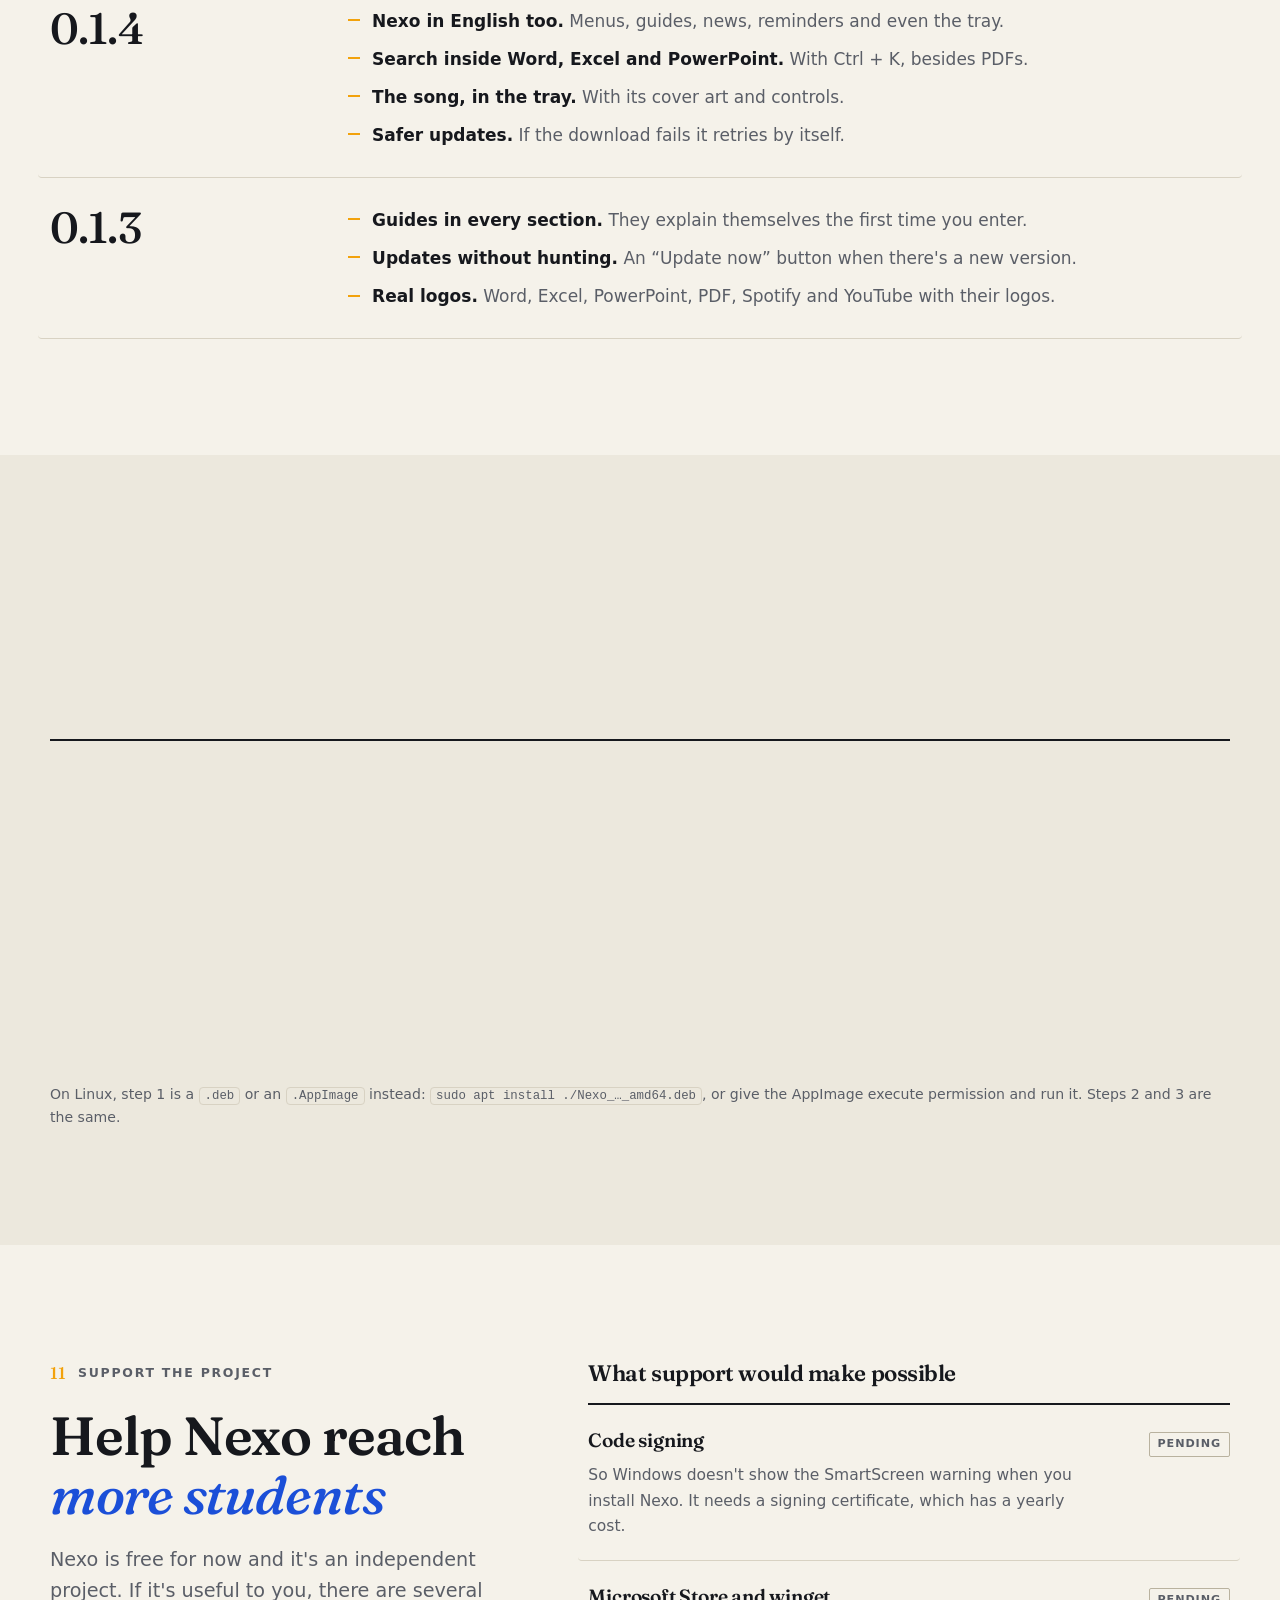
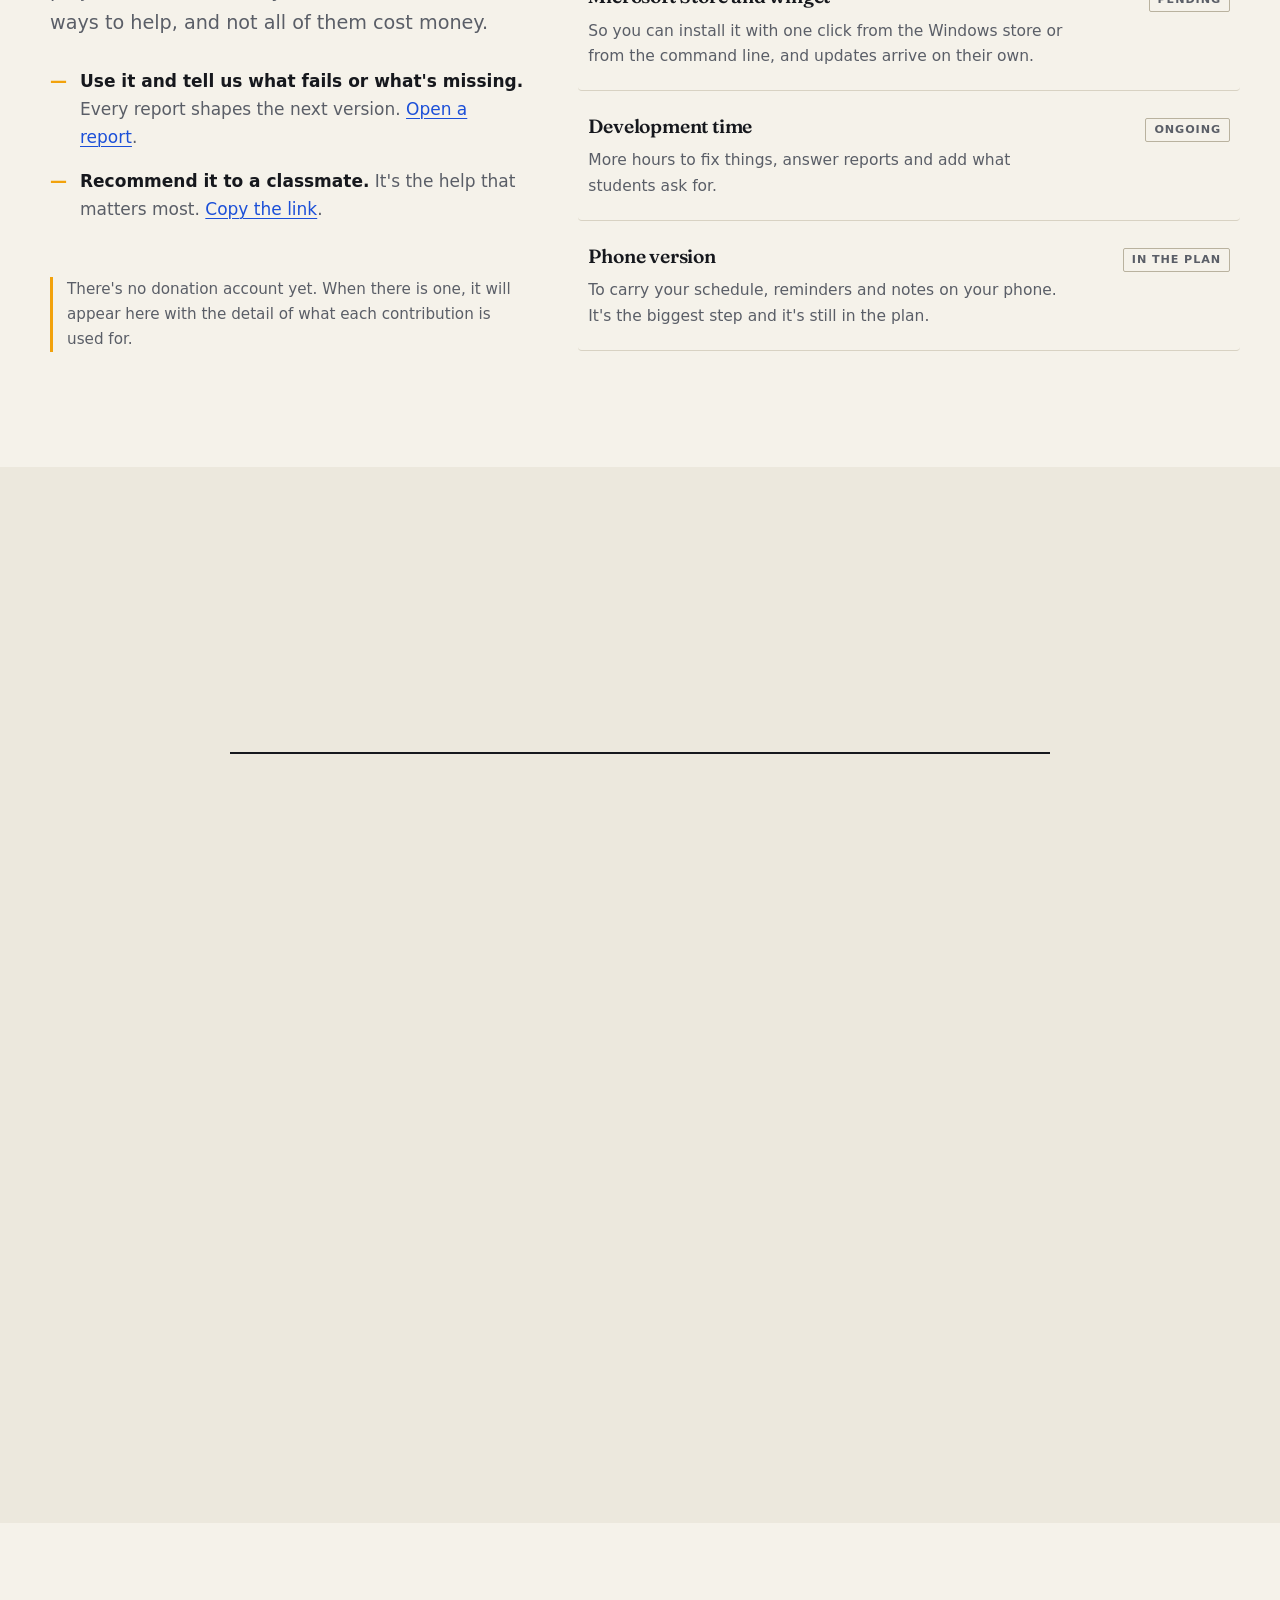
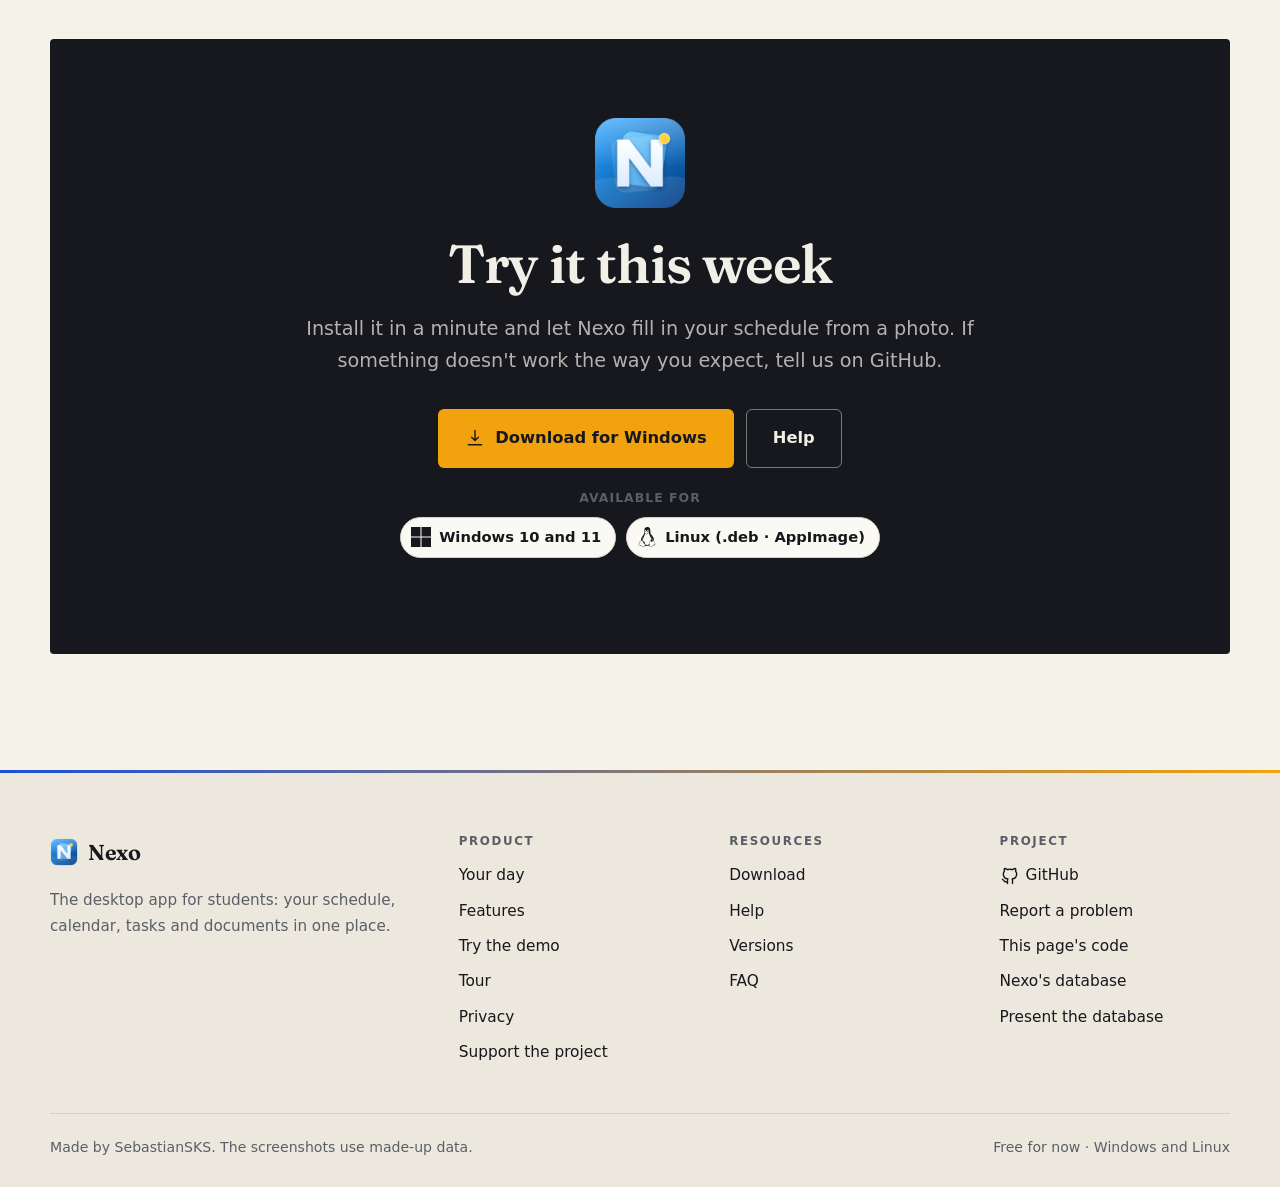
==== commit c11bd3a5: "Principal: enlaces a la base de datos en el menú (pantallas anchas) y en el pie" ====
--- a/index.html
+++ b/index.html
@@ -95,6 +95,7 @@
       <a href="#privacidad" data-en="Privacy">Privacidad</a>
       <a href="#apoya" data-en="Support">Apoya</a>
       <a href="#preguntas" data-en="FAQ">Preguntas</a>
+      <a href="base-de-datos.html" data-en="Database">Base de datos</a>
     </nav>
     <div class="acciones">
       <button class="icono-btn" id="btn-presentar" type="button" title="Modo presentación (P)" data-en-title="Presentation mode (P)" aria-label="Modo presentación" data-en-aria-label="Presentation mode">
@@ -555,6 +556,8 @@
         <a href="https://github.com/SebastianSKS/nexushub"><svg class="ic"><use href="#i-github"/></svg> GitHub</a>
         <a href="https://github.com/SebastianSKS/nexushub/issues/new" data-en="Report a problem">Reportar un problema</a>
         <a href="https://github.com/SebastianSKS/nexo-web" data-en="This page's code">El código de esta página</a>
+        <a href="base-de-datos.html" data-en="Nexo's database">La base de datos de Nexo</a>
+        <a href="exponer-bd.html" data-en="Present the database">Exponer la base de datos</a>
       </nav>
     </div>
     <div class="pie-base">
--- a/css/barra.css
+++ b/css/barra.css
@@ -24,6 +24,11 @@
 .boton .ic { transition: transform 0.2s; }
 .boton.primario:hover .ic { transform: translateY(2px); }
 
+/* El enlace a la base de datos solo cabe en la barra en pantallas anchas (con él, a 961 px los botones de la derecha se
+   salían de la pantalla); en las demás se llega desde el pie de página. */
+@media (max-width: 1100px) {
+  .enlaces a[href="base-de-datos.html"] { display: none; }
+}
 @media (max-width: 960px) {
   .enlaces { display: none; }
 }
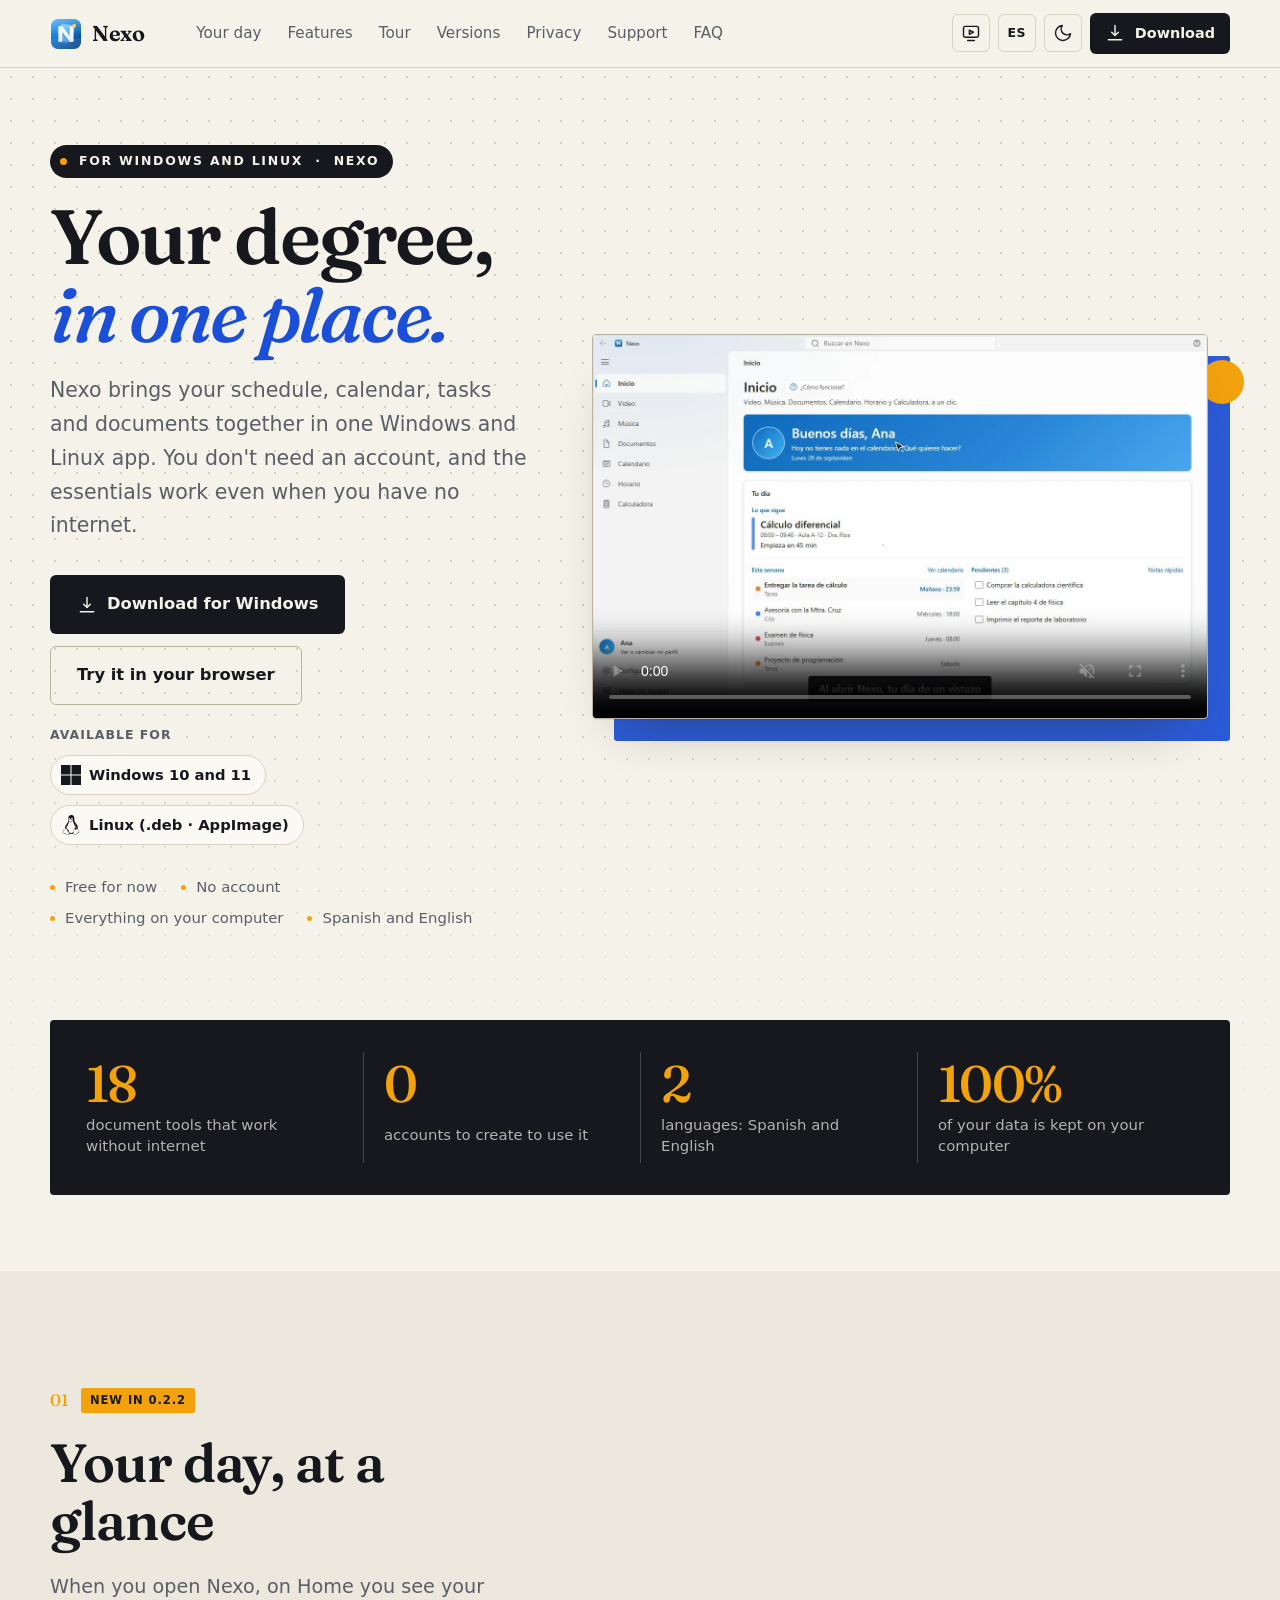
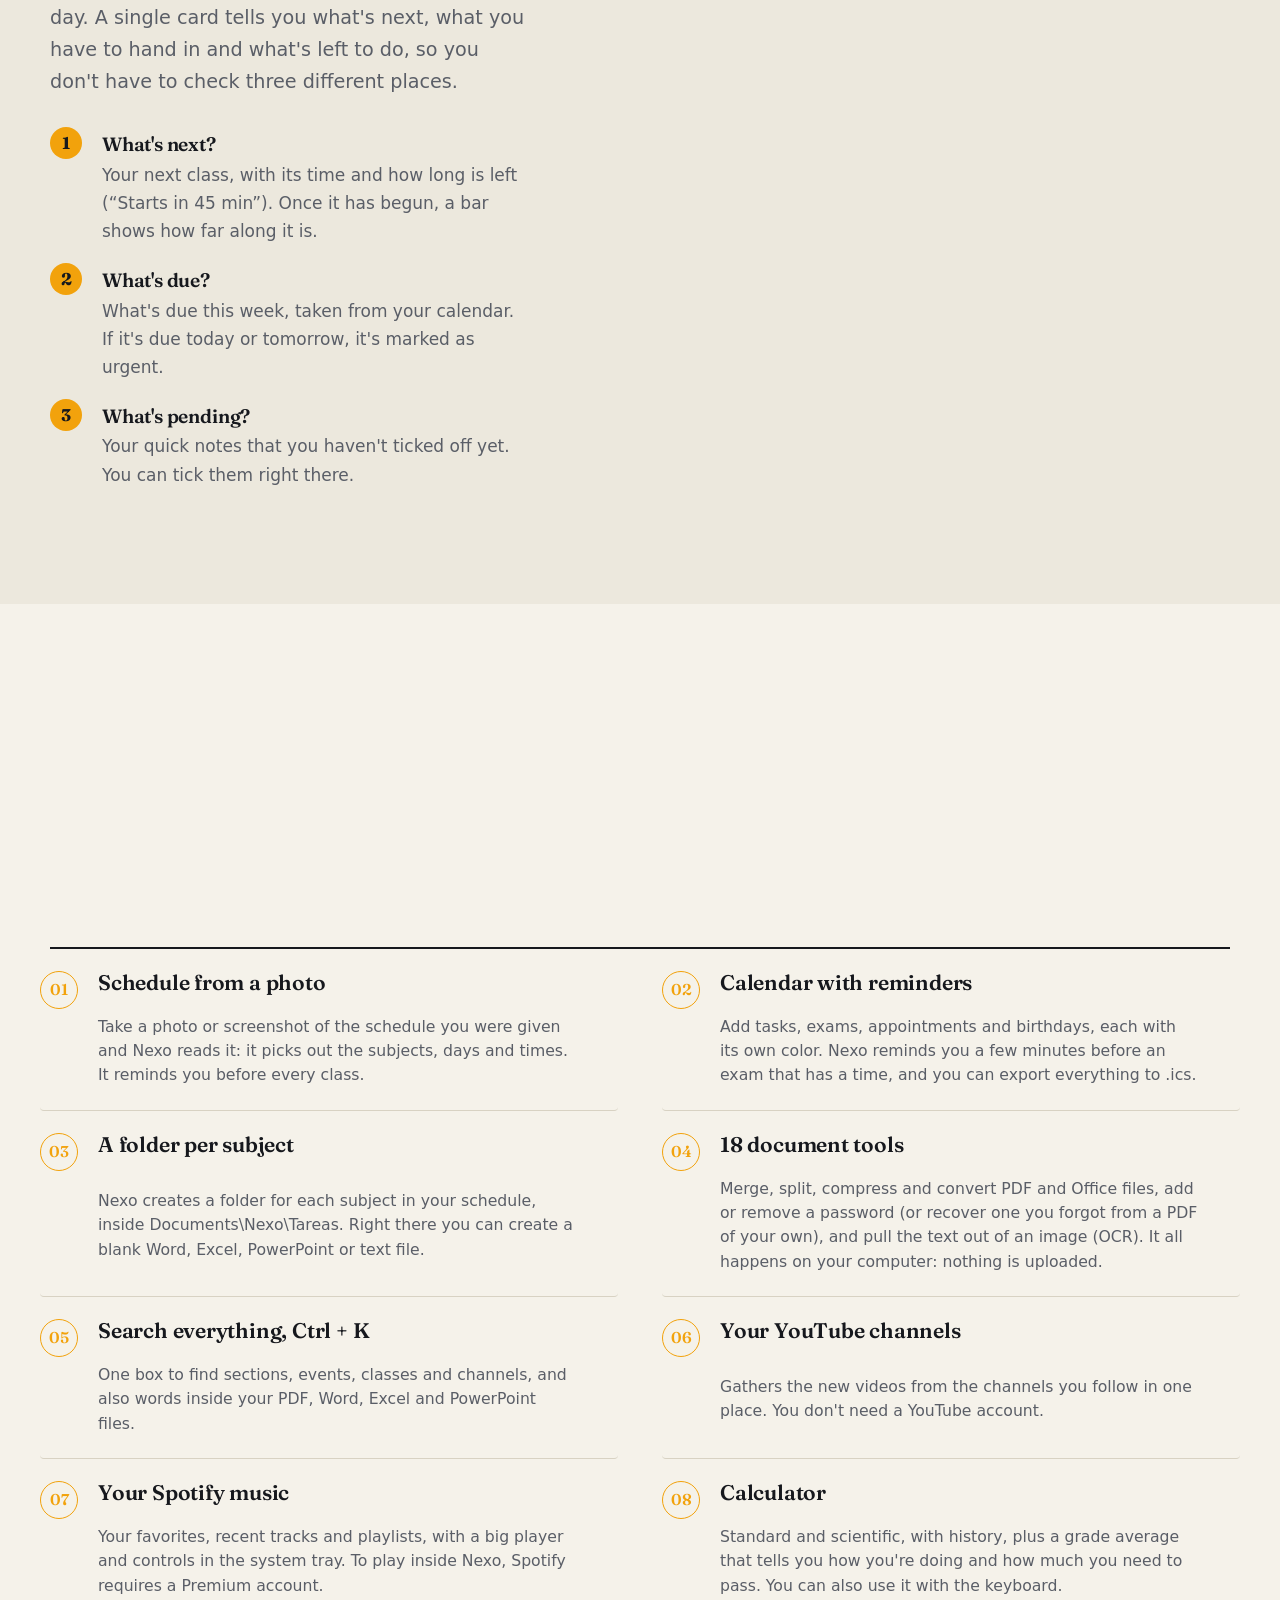
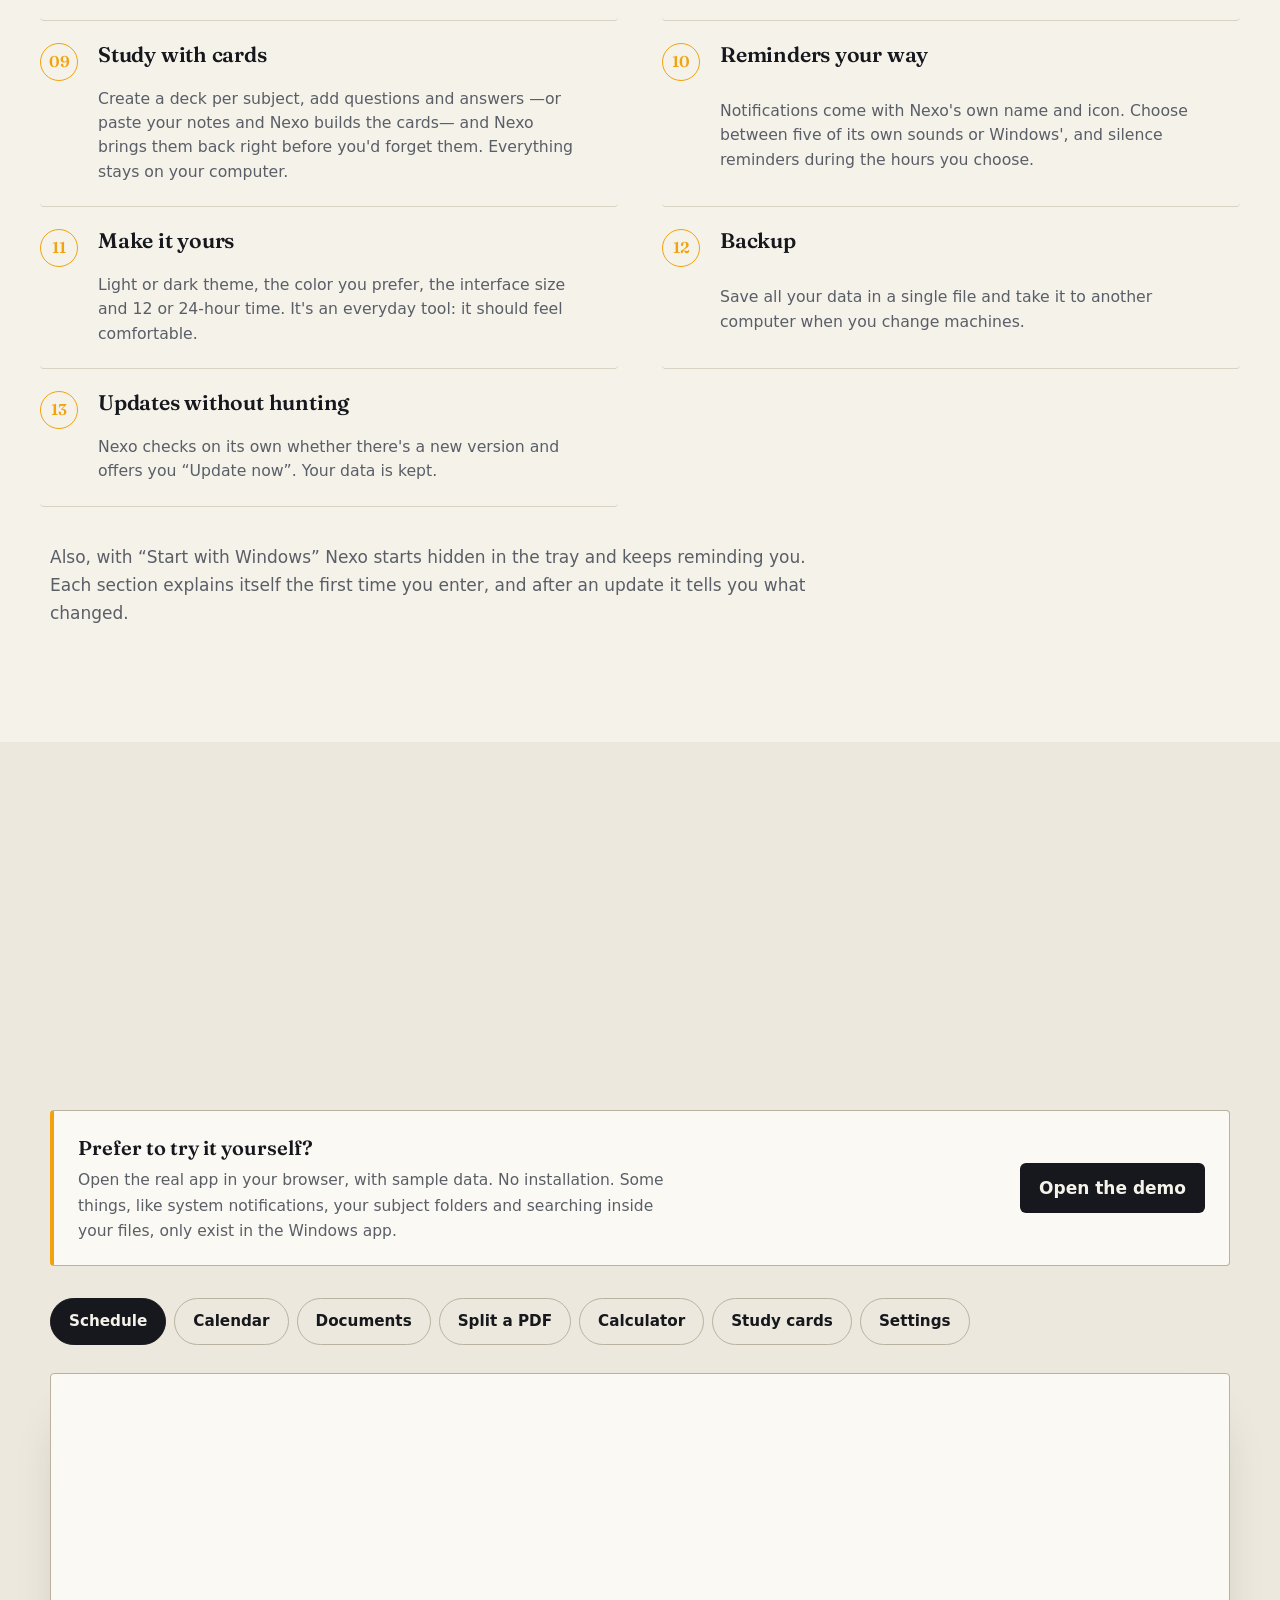
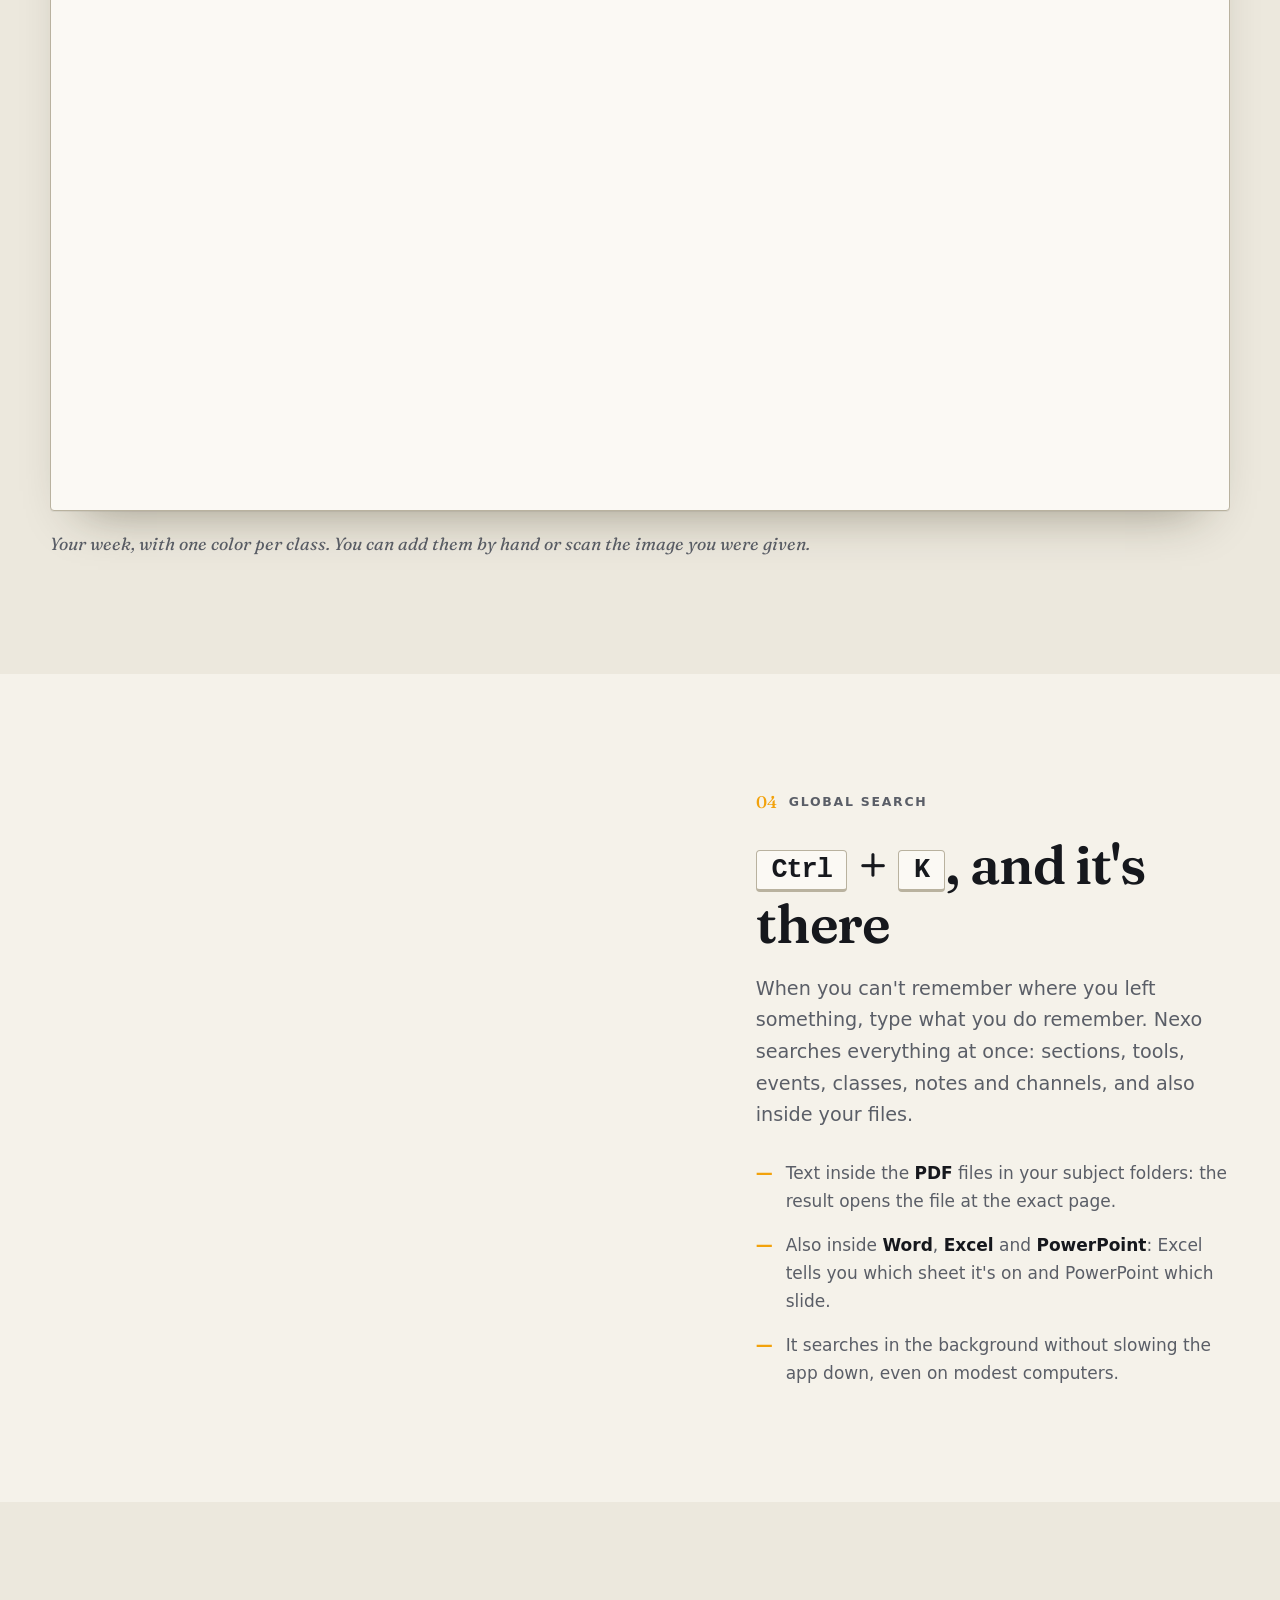
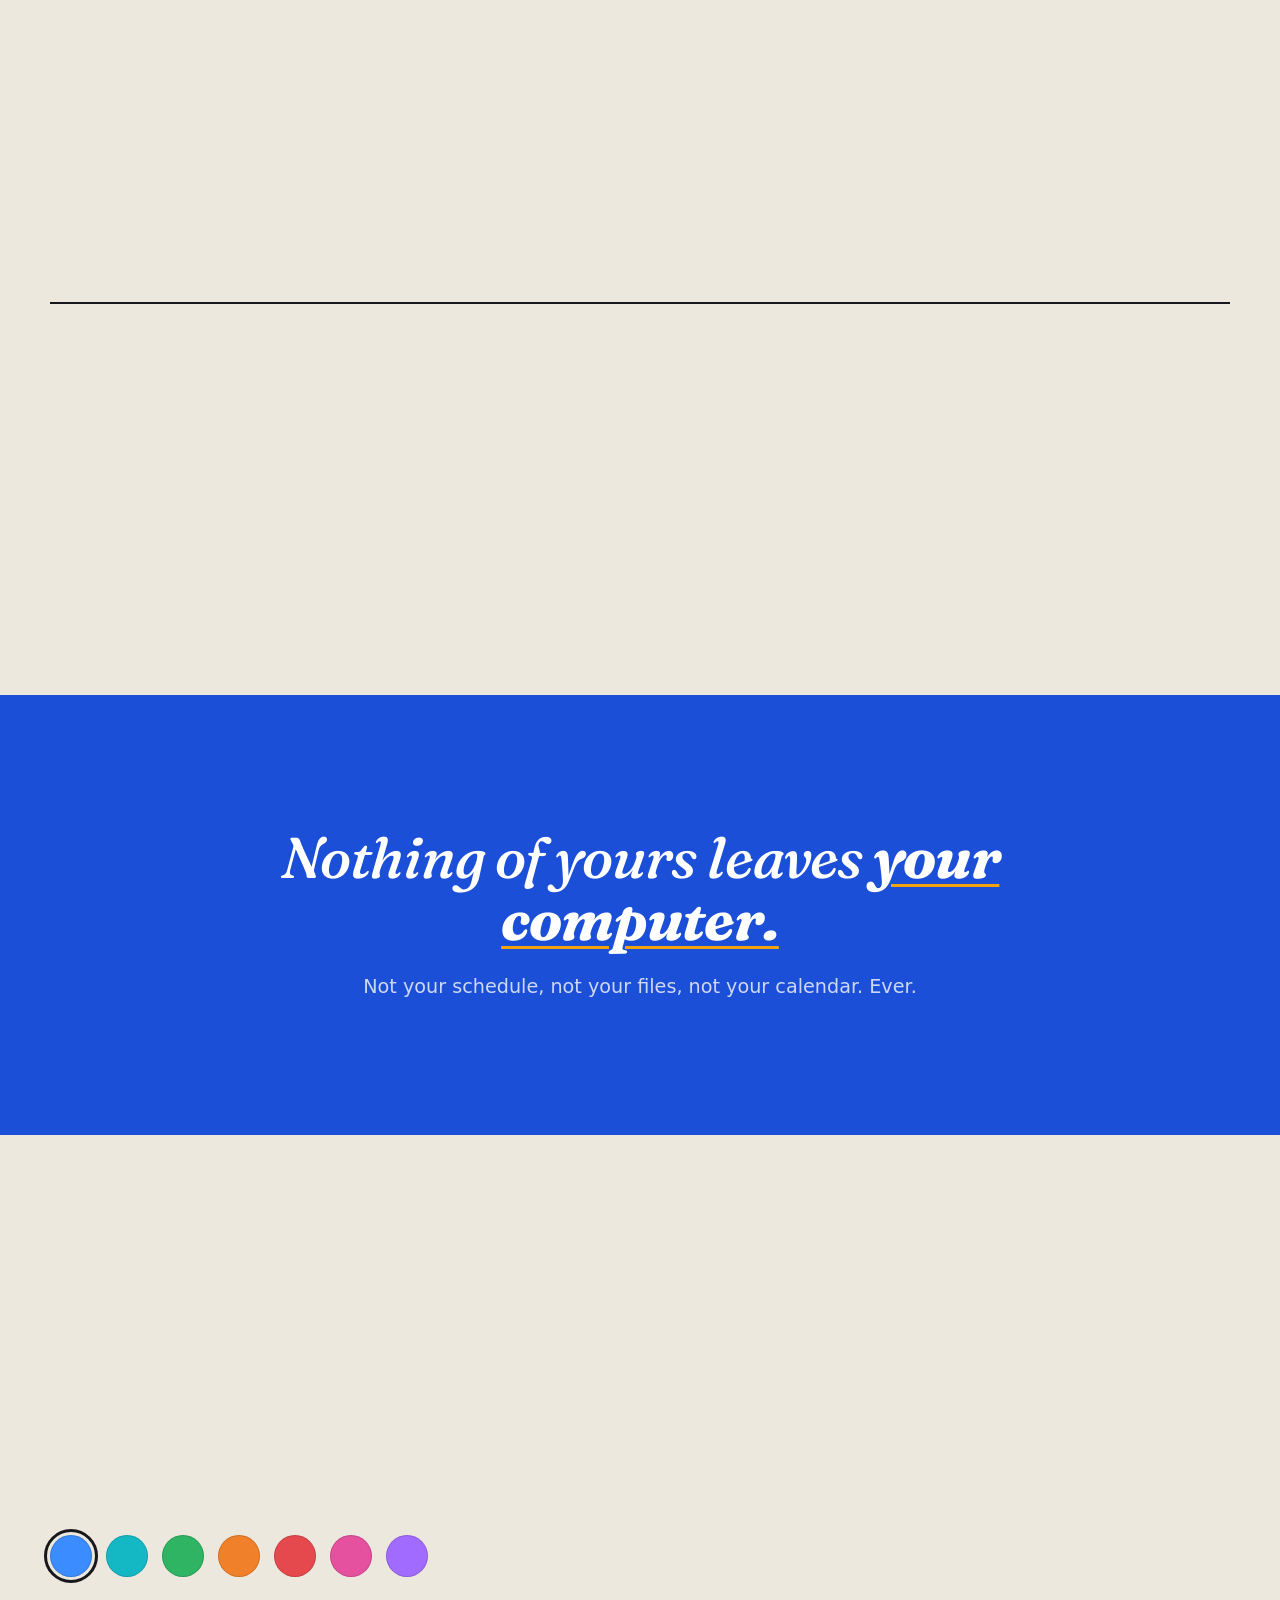
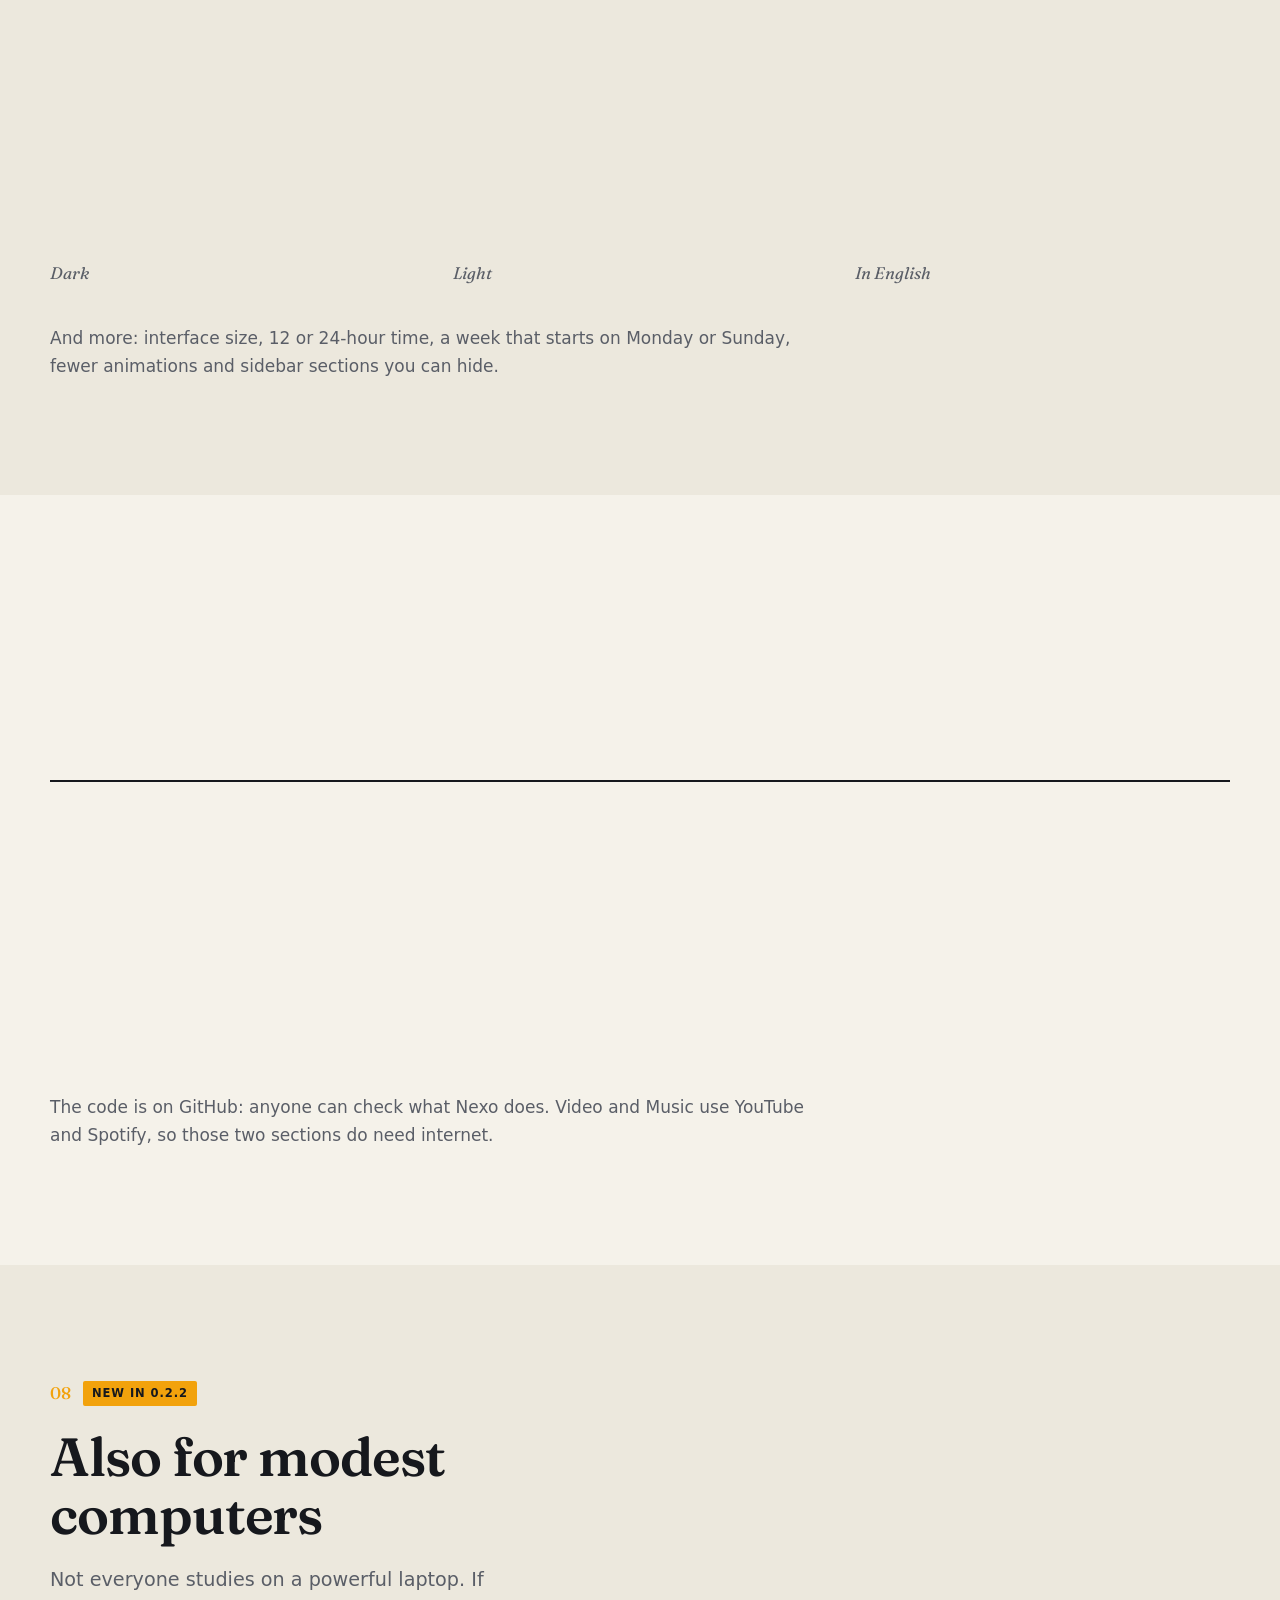
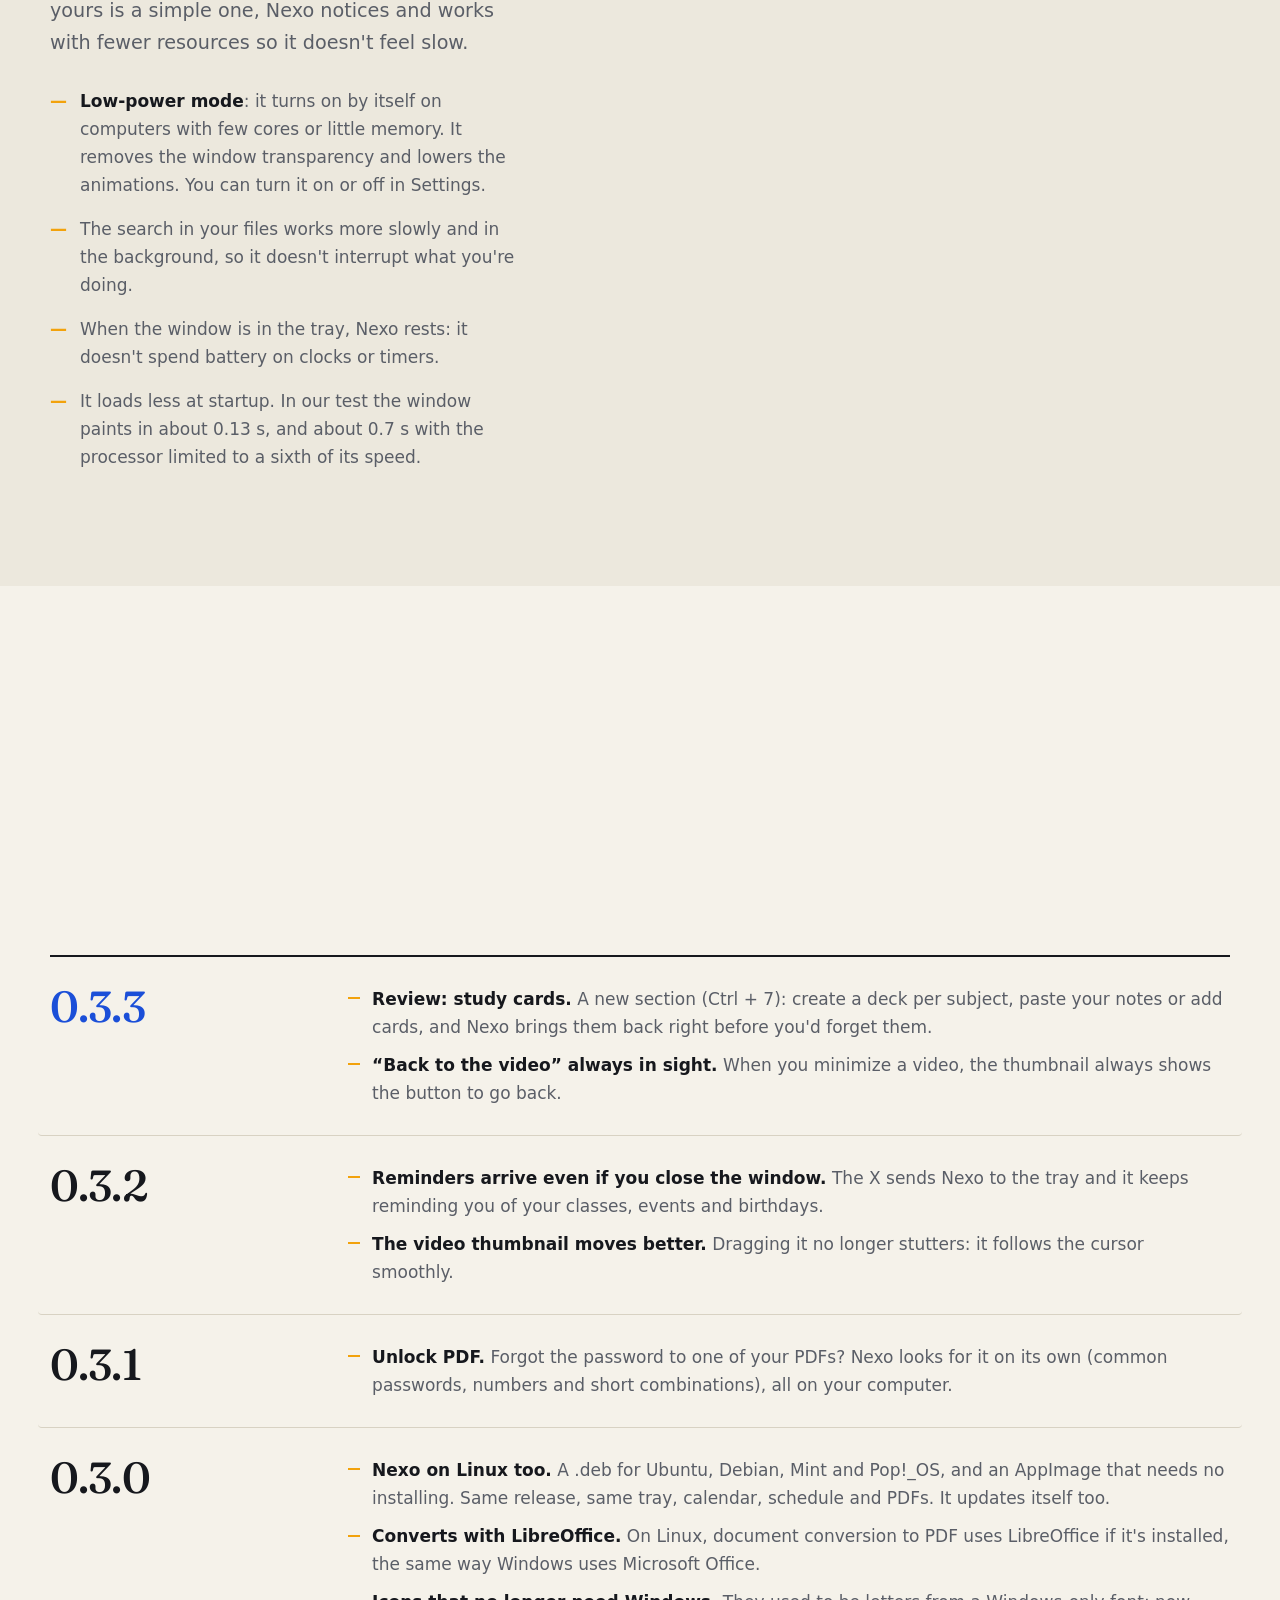
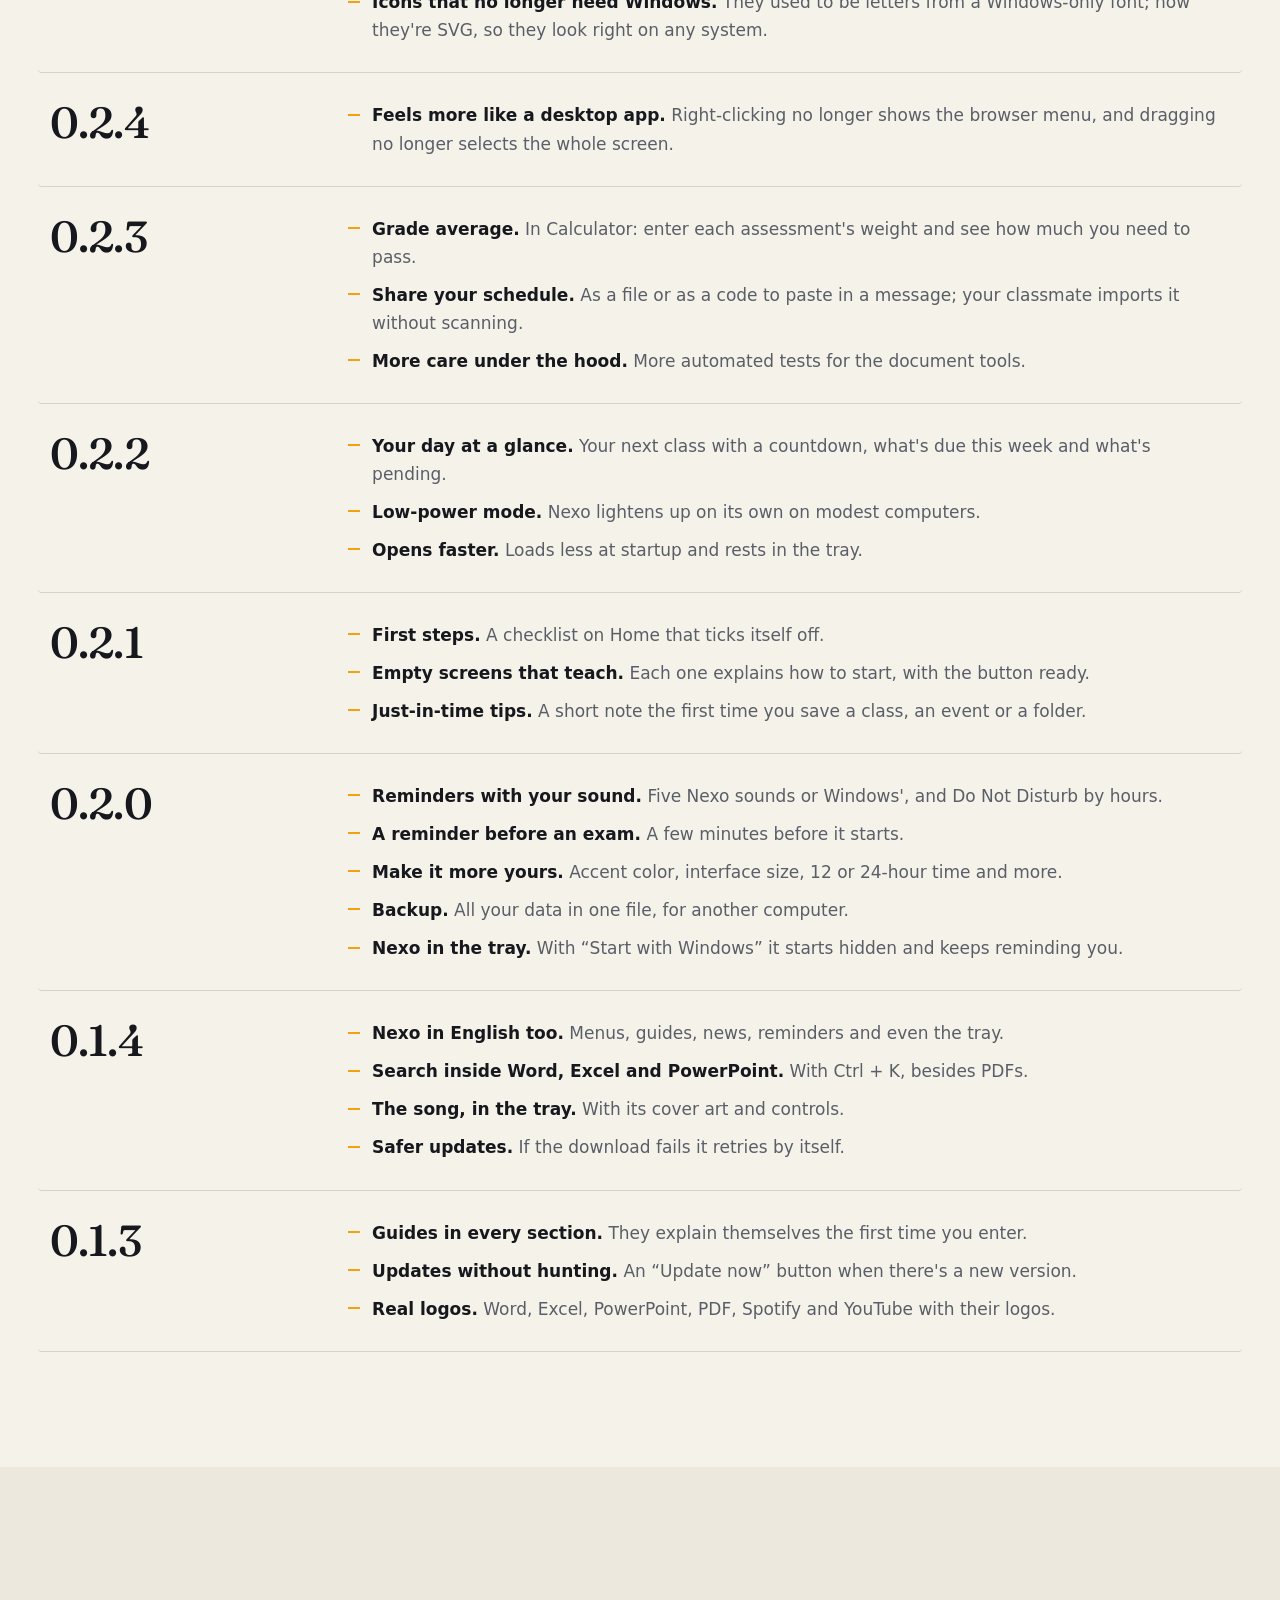
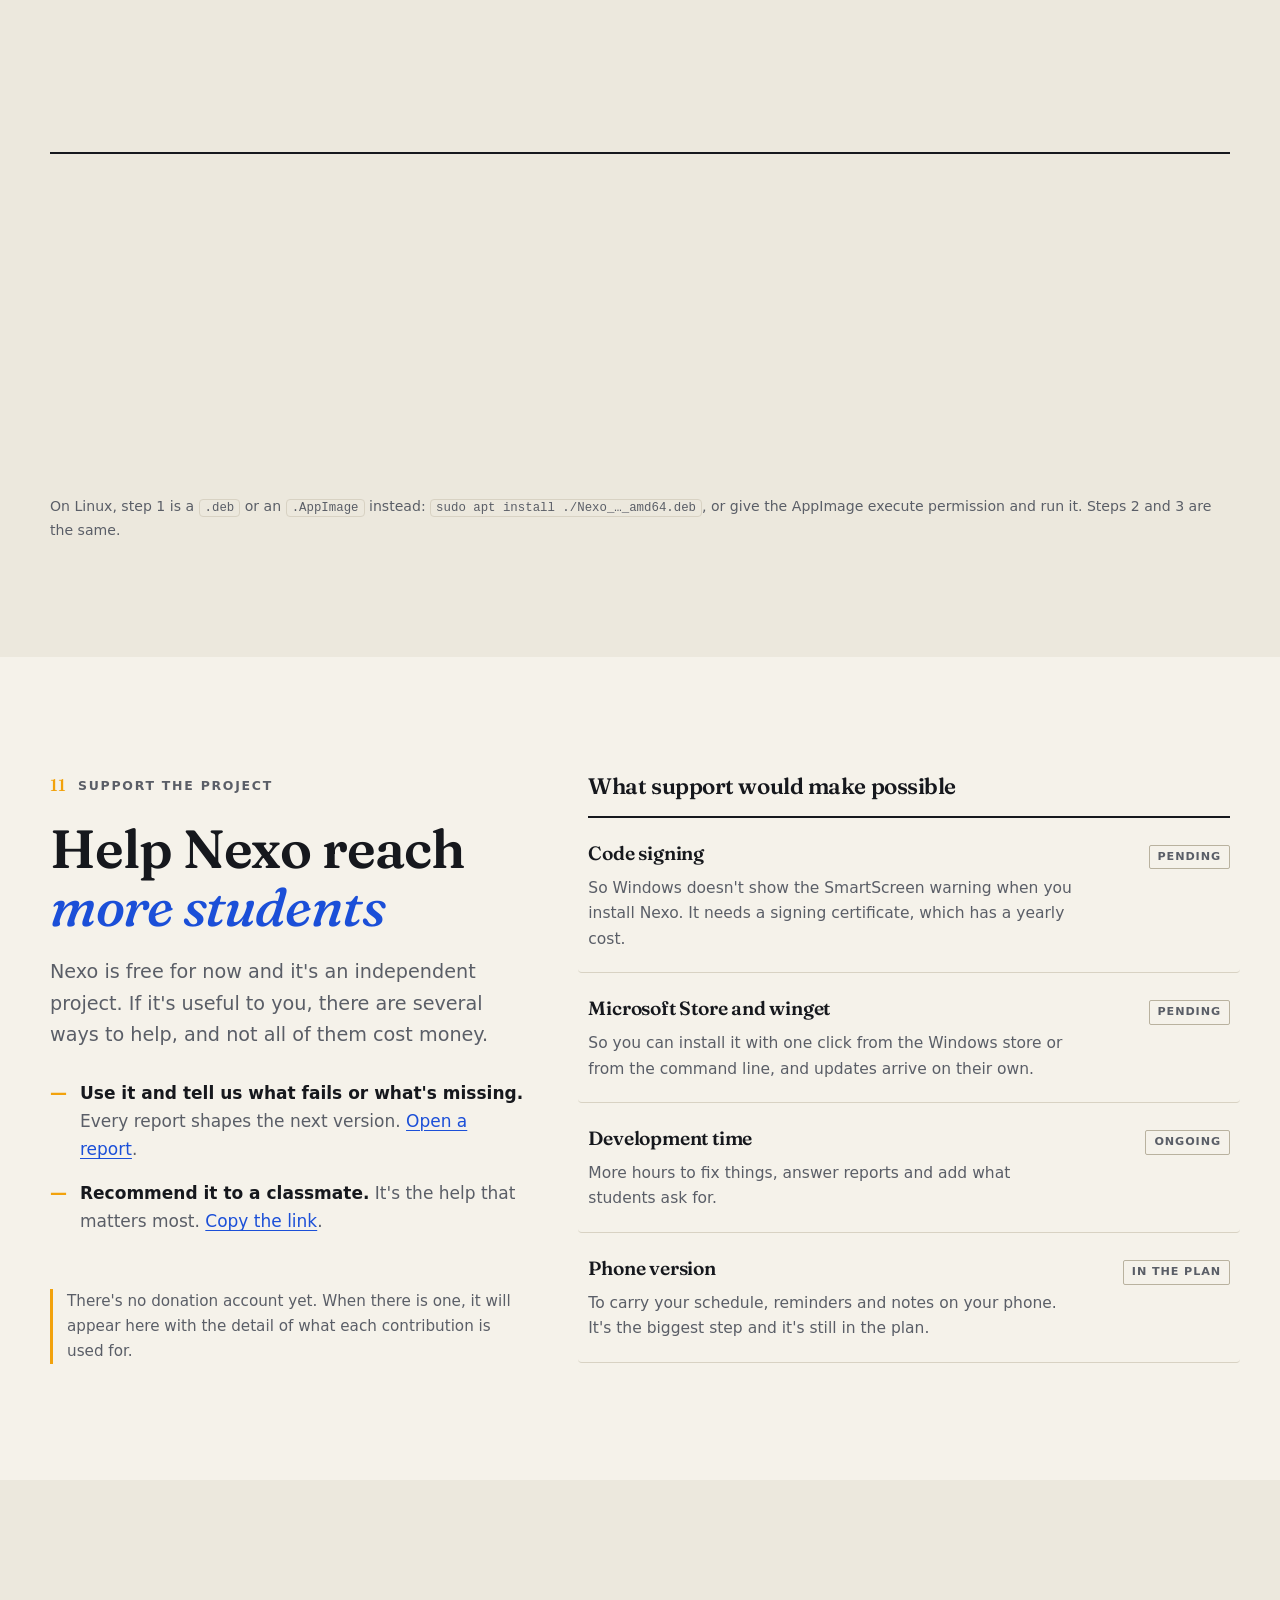
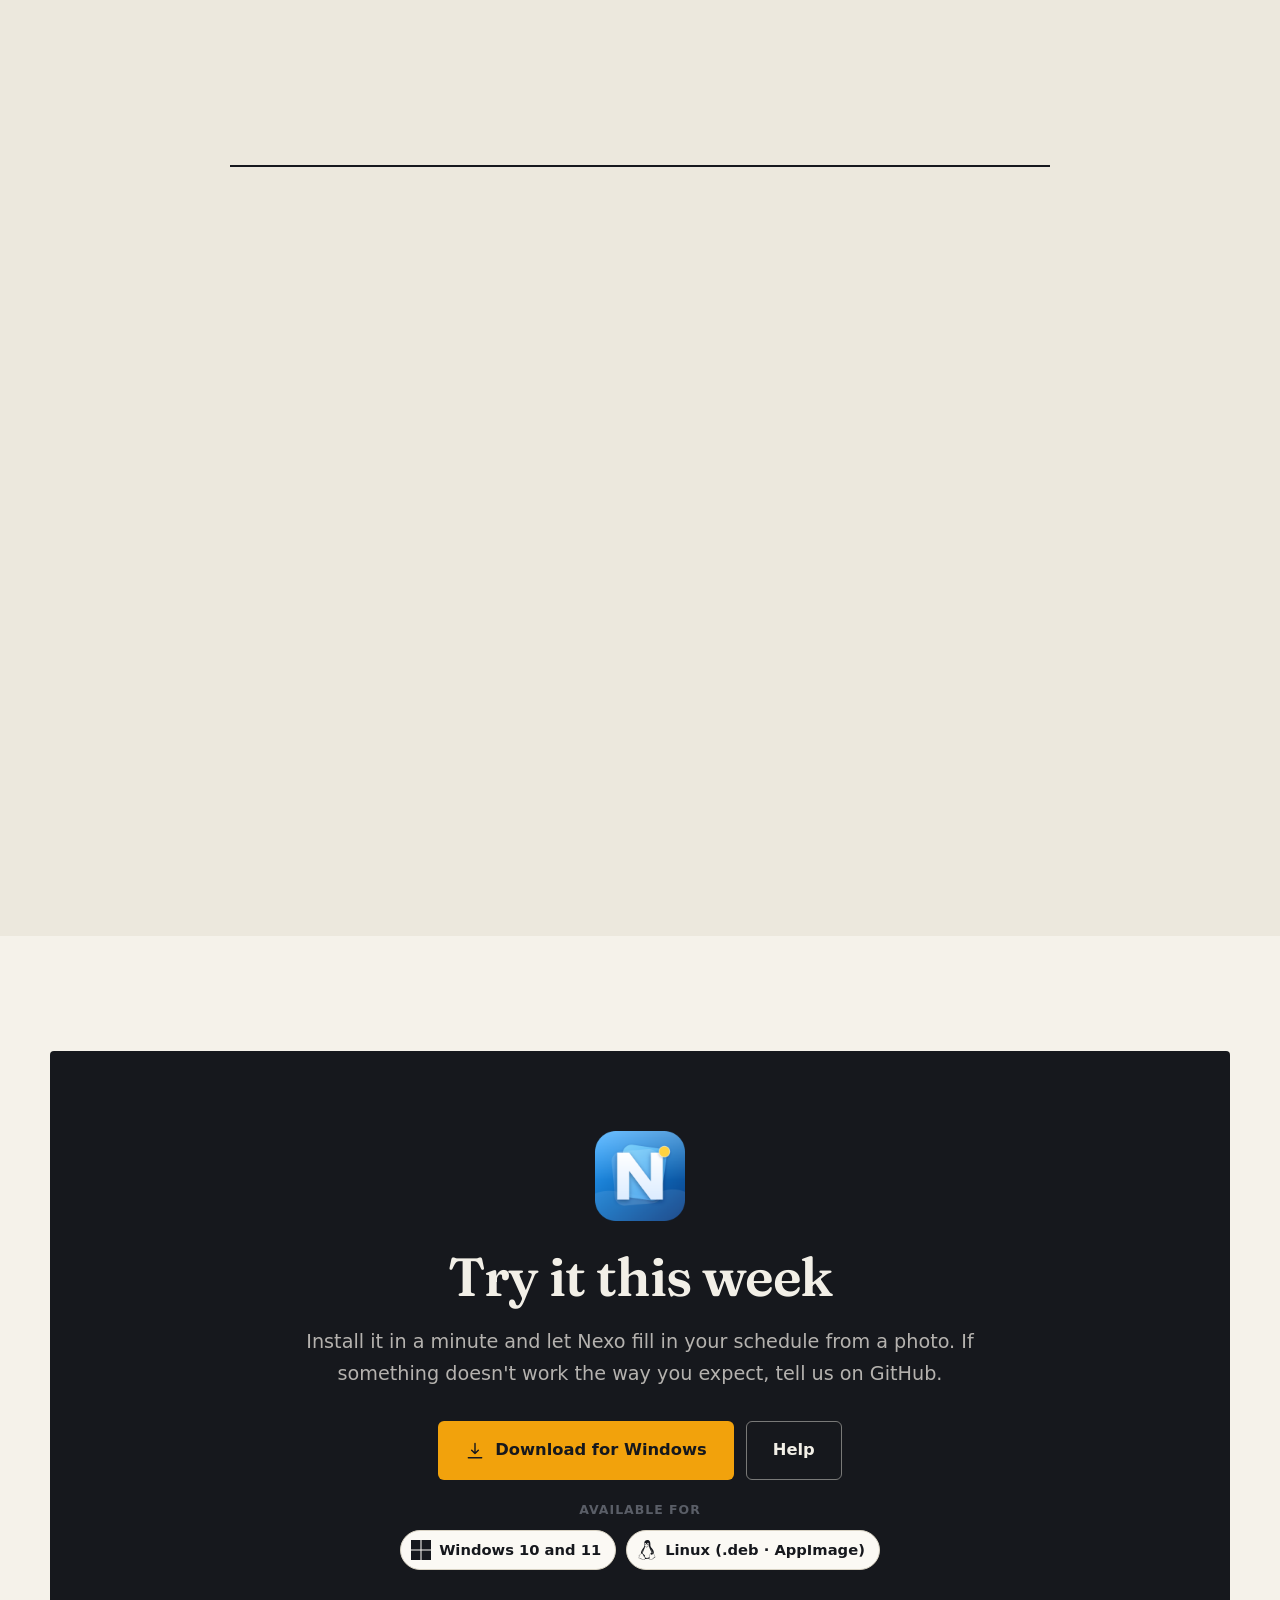
==== commit 95e6d328: "La web al día con el programa: 18 herramientas, Repaso, historial hasta la 0.3.3 y aviso de la bande" ====
--- a/index.html
+++ b/index.html
@@ -95,7 +95,6 @@
       <a href="#privacidad" data-en="Privacy">Privacidad</a>
       <a href="#apoya" data-en="Support">Apoya</a>
       <a href="#preguntas" data-en="FAQ">Preguntas</a>
-      <a href="base-de-datos.html" data-en="Database">Base de datos</a>
     </nav>
     <div class="acciones">
       <button class="icono-btn" id="btn-presentar" type="button" title="Modo presentación (P)" data-en-title="Presentation mode (P)" aria-label="Modo presentación" data-en-aria-label="Presentation mode">
@@ -147,7 +146,7 @@
     </div>
   </div>
   <ul class="metricas" aria-label="Nexo en cifras" data-en-aria-label="Nexo in numbers">
-    <li><strong>17</strong><span data-en="document tools that work without internet">herramientas de documentos que funcionan sin internet</span></li>
+    <li><strong>18</strong><span data-en="document tools that work without internet">herramientas de documentos que funcionan sin internet</span></li>
     <li><strong>0</strong><span data-en="accounts to create to use it">cuentas que crear para usarla</span></li>
     <li><strong>2</strong><span data-en="languages: Spanish and English">idiomas: español e inglés</span></li>
     <li><strong>100%</strong><span data-en="of your data is kept on your computer">de tus datos se guarda en tu computadora</span></li>
@@ -189,11 +188,12 @@
       <li><h3 data-en="Schedule from a photo">Horario desde una foto</h3><p data-en="Take a photo or screenshot of the schedule you were given and Nexo reads it: it picks out the subjects, days and times. It reminds you before every class.">Toma una foto o una captura del horario que te dieron y Nexo lo lee: saca las materias, los días y las horas. Antes de cada clase te avisa.</p></li>
       <li><h3 data-en="Calendar with reminders">Calendario con avisos</h3><p data-en="Add tasks, exams, appointments and birthdays, each with its own color. Nexo reminds you a few minutes before an exam that has a time, and you can export everything to .ics.">Anota tareas, exámenes, citas y cumpleaños, cada uno con su color. Nexo te avisa unos minutos antes de un examen con hora, y puedes exportarlo todo a .ics.</p></li>
       <li><h3 data-en="A folder per subject">Una carpeta por materia</h3><p data-en="Nexo creates a folder for each subject in your schedule, inside Documents\Nexo\Tareas. Right there you can create a blank Word, Excel, PowerPoint or text file.">Nexo crea una carpeta por cada materia de tu horario, dentro de Documentos\Nexo\Tareas. Ahí mismo puedes crear un Word, un Excel, un PowerPoint o un texto en blanco.</p></li>
-      <li><h3 data-en="17 document tools">17 herramientas de documentos</h3><p data-en="Merge, split, compress and convert PDF and Office files, add or remove a password, and pull the text out of an image (OCR). It all happens on your computer: nothing is uploaded.">Une, divide, comprime y convierte PDF y archivos de Office, ponles contraseña o quítala, y saca el texto de una imagen (OCR). Todo se hace en tu computadora: no se sube nada.</p></li>
+      <li><h3 data-en="18 document tools">18 herramientas de documentos</h3><p data-en="Merge, split, compress and convert PDF and Office files, add or remove a password (or recover one you forgot from a PDF of your own), and pull the text out of an image (OCR). It all happens on your computer: nothing is uploaded.">Une, divide, comprime y convierte PDF y archivos de Office, ponles contraseña, quítala (o recupérala si olvidaste la de un PDF tuyo), y saca el texto de una imagen (OCR). Todo se hace en tu computadora: no se sube nada.</p></li>
       <li><h3 data-en="Search everything, Ctrl + K">Busca todo con Ctrl + K</h3><p data-en="One box to find sections, events, classes and channels, and also words inside your PDF, Word, Excel and PowerPoint files.">Una sola caja para encontrar secciones, eventos, clases y canales, y también palabras dentro de tus PDF, Word, Excel y PowerPoint.</p></li>
       <li><h3 data-en="Your YouTube channels">Tus canales de YouTube</h3><p data-en="Gathers the new videos from the channels you follow in one place. You don't need a YouTube account.">Reúne los videos nuevos de los canales que sigues en un solo lugar. No necesitas cuenta de YouTube.</p></li>
       <li><h3 data-en="Your Spotify music">Tu música de Spotify</h3><p data-en="Your favorites, recent tracks and playlists, with a big player and controls in the system tray. To play inside Nexo, Spotify requires a Premium account.">Tus favoritos, recientes y listas, con un reproductor grande y controles en la bandeja del sistema. Para reproducir dentro de Nexo, Spotify pide una cuenta Premium.</p></li>
-      <li><h3 data-en="Calculator">Calculadora</h3><p data-en="Standard and scientific, with history. You can also use it with the keyboard.">Estándar y científica, con historial. También se maneja con el teclado.</p></li>
+      <li><h3 data-en="Calculator">Calculadora</h3><p data-en="Standard and scientific, with history, plus a grade average that tells you how you're doing and how much you need to pass. You can also use it with the keyboard.">Estándar y científica, con historial, y un promedio de calificaciones que te dice cómo vas y cuánto necesitas para aprobar. También se maneja con el teclado.</p></li>
+      <li><h3 data-en="Study with cards">Estudia con tarjetas</h3><p data-en="Create a deck per subject, add questions and answers —or paste your notes and Nexo builds the cards— and Nexo brings them back right before you'd forget them. Everything stays on your computer.">Crea un mazo por materia, añade preguntas y respuestas —o pega tus apuntes y Nexo arma las tarjetas— y Nexo te las repite justo antes de que se te olviden. Todo se queda en tu equipo.</p></li>
       <li><h3 data-en="Reminders your way">Avisos a tu manera</h3><p data-en="Notifications come with Nexo's own name and icon. Choose between five of its own sounds or Windows', and silence reminders during the hours you choose.">Los avisos salen con el nombre y el icono de Nexo. Elige entre cinco sonidos propios o los de Windows, y silencia los avisos en las horas que quieras.</p></li>
       <li><h3 data-en="Make it yours">Hazlo tuyo</h3><p data-en="Light or dark theme, the color you prefer, the interface size and 12 or 24-hour time. It's an everyday tool: it should feel comfortable.">Tema claro u oscuro, el color que prefieras, el tamaño de la interfaz y horas de 12 o de 24. Es una herramienta de todos los días: que se sienta cómoda.</p></li>
       <li><h3 data-en="Backup">Copia de seguridad</h3><p data-en="Save all your data in a single file and take it to another computer when you change machines.">Guarda todos tus datos en un solo archivo y llévalos a otra computadora cuando cambies de equipo.</p></li>
@@ -204,7 +204,7 @@
 </section>
 
 <!-- 4. Recorrido -->
-<section class="slide" id="recorrido" data-notas="Cambiar de pantalla con las teclas 1 a 6. Recordar que los datos de las capturas son inventados." data-notas-en="Switch screens with keys 1 to 6. Remind the audience that the data in the screenshots is made up.">
+<section class="slide" id="recorrido" data-notas="Cambiar de pantalla con las teclas 1 a 7. Recordar que los datos de las capturas son inventados." data-notas-en="Switch screens with keys 1 to 7. Remind the audience that the data in the screenshots is made up.">
   <div class="contenedor">
     <div class="encabezado">
       <p class="etiqueta" data-en="Tour">Recorrido</p>
@@ -224,6 +224,7 @@
       <button role="tab" aria-selected="false" data-tab="documentos" data-en="Documents">Documentos</button>
       <button role="tab" aria-selected="false" data-tab="dividir" data-en="Split a PDF">Dividir un PDF</button>
       <button role="tab" aria-selected="false" data-tab="calculadora" data-en="Calculator">Calculadora</button>
+      <button role="tab" aria-selected="false" data-tab="repaso" data-en="Study cards">Repaso</button>
       <button role="tab" aria-selected="false" data-tab="ajustes" data-en="Settings">Configuración</button>
     </div>
     <div class="paneles">
@@ -237,7 +238,7 @@
       </figure>
       <figure class="panel" data-panel="documentos">
         <div class="ventana"><img src="assets/capturas/documentos.webp" width="1728" height="1080" loading="lazy" alt="La lista de herramientas de documentos." data-en-alt="The list of document tools."></div>
-        <figcaption data-en="Seventeen tools for your files. Nothing is uploaded to the internet.">Diecisiete herramientas para tus archivos. Nada se sube a internet.</figcaption>
+        <figcaption data-en="Eighteen tools for your files. Nothing is uploaded to the internet.">Dieciocho herramientas para tus archivos. Nada se sube a internet.</figcaption>
       </figure>
       <figure class="panel" data-panel="dividir">
         <div class="ventana"><img src="assets/capturas/dividir-pdf.webp" width="1728" height="1080" loading="lazy" alt="La herramienta para dividir un PDF." data-en-alt="The tool for splitting a PDF."></div>
@@ -245,7 +246,11 @@
       </figure>
       <figure class="panel" data-panel="calculadora">
         <div class="ventana"><img src="assets/capturas/calculadora.webp" width="1728" height="1080" loading="lazy" alt="La calculadora." data-en-alt="The calculator."></div>
-        <figcaption data-en="Standard and scientific, with history.">Estándar y científica, con historial.</figcaption>
+        <figcaption data-en="Standard and scientific, with history, plus a grade average.">Estándar y científica, con historial, y un promedio de calificaciones.</figcaption>
+      </figure>
+      <figure class="panel" data-panel="repaso">
+        <div class="ventana"><img src="assets/capturas/repaso.webp" width="1728" height="1080" loading="lazy" alt="Repaso: una tarjeta de estudio con su pregunta, su respuesta y los botones Otra vez, Bien y Fácil." data-en-alt="Study cards: a card with its question, its answer and the Again, Good and Easy buttons."></div>
+        <figcaption data-en="Study cards per subject. You rate how well you knew each one, and Nexo brings it back right before you'd forget it.">Tarjetas de estudio por materia. Calificas qué tan bien te la supiste y Nexo te la repite justo antes de que se te olvide.</figcaption>
       </figure>
       <figure class="panel" data-panel="ajustes">
         <div class="ventana"><img src="assets/capturas/configuracion.webp" width="1728" height="1080" loading="lazy" alt="Configuración: idioma, tema, color de acento y modo de bajo consumo." data-en-alt="Settings: language, theme, accent color and low-power mode."></div>
@@ -275,18 +280,18 @@
 </section>
 
 <!-- 6. Documentos -->
-<section class="slide" id="documentos" data-notas="Diecisiete herramientas que funcionan sin internet y sin subir nada. Con Microsoft Office instalado, Nexo lo usa para que el resultado salga idéntico." data-notas-en="Seventeen tools that work without internet and without uploading anything. With Microsoft Office installed, Nexo uses it so the result comes out identical.">
+<section class="slide" id="documentos" data-notas="Dieciocho herramientas que funcionan sin internet y sin subir nada. Con Microsoft Office instalado, Nexo lo usa para que el resultado salga idéntico." data-notas-en="Eighteen tools that work without internet and without uploading anything. With Microsoft Office installed, Nexo uses it so the result comes out identical.">
   <div class="contenedor">
     <div class="encabezado">
       <p class="etiqueta" data-en="Documents">Documentos</p>
-      <h2 data-en="17 tools that work offline">17 herramientas que funcionan sin internet</h2>
+      <h2 data-en="18 tools that work offline">18 herramientas que funcionan sin internet</h2>
       <p class="lead" data-en="Nothing is uploaded anywhere: your files are processed on your computer. If you have Microsoft Office installed, Nexo uses it so the result is identical to Office's.">Nada se sube a ningún sitio: los archivos se procesan en tu computadora. Si tienes Microsoft Office instalado, Nexo lo usa para que el resultado salga idéntico al de Office.</p>
     </div>
     <ul class="chips">
       <li data-en="Word to PDF">Word a PDF</li><li data-en="Excel to PDF">Excel a PDF</li><li data-en="PowerPoint to PDF">PowerPoint a PDF</li><li data-en="PDF to Word">PDF a Word</li>
       <li data-en="Merge">Unir</li><li data-en="Split">Dividir</li><li data-en="Compress">Comprimir</li><li data-en="Rotate">Rotar</li>
       <li data-en="Organize pages">Organizar páginas</li><li data-en="Watermark">Marca de agua</li><li data-en="Number pages">Numerar páginas</li><li data-en="Protect with password">Proteger con contraseña</li>
-      <li data-en="Remove password">Quitar contraseña</li><li data-en="Compare two PDFs">Comparar dos PDF</li><li data-en="Images to PDF">Imágenes a PDF</li><li data-en="PDF to images">PDF a imágenes</li><li>OCR</li>
+      <li data-en="Remove password">Quitar contraseña</li><li data-en="Unlock PDF">Desbloquear PDF</li><li data-en="Compare two PDFs">Comparar dos PDF</li><li data-en="Images to PDF">Imágenes a PDF</li><li data-en="PDF to images">PDF a imágenes</li><li>OCR</li>
     </ul>
   </div>
 </section>
@@ -371,11 +376,45 @@
     </div>
     <ol class="historial">
       <li>
+        <div class="version">0.3.3<small><time data-version="0.3.3"></time></small></div>
+        <ul>
+        <li><strong data-en="Review: study cards.">Repaso: tarjetas de estudio.</strong> <span data-en="A new section (Ctrl + 7): create a deck per subject, paste your notes or add cards, and Nexo brings them back right before you'd forget them.">Una sección nueva (Ctrl + 7): creas un mazo por materia, pegas tus apuntes o añades tarjetas, y Nexo te las repite justo antes de que se te olviden.</span></li>
+        <li><strong data-en="“Back to the video” always in sight.">«Volver al video» siempre a la vista.</strong> <span data-en="When you minimize a video, the thumbnail always shows the button to go back.">Al minimizar un video, la miniatura muestra siempre el botón para volver.</span></li>
+        </ul>
+      </li>
+      <li>
+        <div class="version">0.3.2<small><time data-version="0.3.2"></time></small></div>
+        <ul>
+        <li><strong data-en="Reminders arrive even if you close the window.">Los avisos llegan aunque cierres la ventana.</strong> <span data-en="The X sends Nexo to the tray and it keeps reminding you of your classes, events and birthdays.">La X manda a Nexo a la bandeja y sigue avisando de tus clases, eventos y cumpleaños.</span></li>
+        <li><strong data-en="The video thumbnail moves better.">La miniatura de video se mueve mejor.</strong> <span data-en="Dragging it no longer stutters: it follows the cursor smoothly.">Al arrastrarla ya no se traba: sigue al cursor de forma fluida.</span></li>
+        </ul>
+      </li>
+      <li>
+        <div class="version">0.3.1<small><time data-version="0.3.1"></time></small></div>
+        <ul>
+        <li><strong data-en="Unlock PDF.">Desbloquear PDF.</strong> <span data-en="Forgot the password to one of your PDFs? Nexo looks for it on its own (common passwords, numbers and short combinations), all on your computer.">¿Olvidaste la contraseña de un PDF tuyo? Nexo la busca sola (contraseñas comunes, números y combinaciones cortas), todo en tu equipo.</span></li>
+        </ul>
+      </li>
+      <li>
         <div class="version">0.3.0<small><time data-version="0.3.0"></time></small></div>
         <ul>
         <li><strong data-en="Nexo on Linux too.">Nexo también en Linux.</strong> <span data-en="A .deb for Ubuntu, Debian, Mint and Pop!_OS, and an AppImage that needs no installing. Same release, same tray, calendar, schedule and PDFs. It updates itself too.">Un .deb para Ubuntu, Debian, Mint y Pop!_OS, y un AppImage que no necesita instalarse. Del mismo release, con la misma bandeja, calendario, horario y PDF. También se actualiza sola.</span></li>
         <li><strong data-en="Converts with LibreOffice.">Convierte con LibreOffice.</strong> <span data-en="On Linux, document conversion to PDF uses LibreOffice if it's installed, the same way Windows uses Microsoft Office.">En Linux, la conversión de documentos a PDF usa LibreOffice si está instalado, igual que en Windows se usa Microsoft Office.</span></li>
         <li><strong data-en="Icons that no longer need Windows.">Iconos que ya no dependen de Windows.</strong> <span data-en="They used to be letters from a Windows-only font; now they're SVG, so they look right on any system.">Antes eran letras de una fuente solo de Windows; ahora son SVG, así que se ven bien en cualquier sistema.</span></li>
+        </ul>
+      </li>
+      <li>
+        <div class="version">0.2.4<small><time data-version="0.2.4"></time></small></div>
+        <ul>
+        <li><strong data-en="Feels more like a desktop app.">Se siente más de escritorio.</strong> <span data-en="Right-clicking no longer shows the browser menu, and dragging no longer selects the whole screen.">Ya no sale el menú del navegador al hacer clic derecho, ni se selecciona toda la pantalla al arrastrar.</span></li>
+        </ul>
+      </li>
+      <li>
+        <div class="version">0.2.3<small><time data-version="0.2.3"></time></small></div>
+        <ul>
+        <li><strong data-en="Grade average.">Promedio de calificaciones.</strong> <span data-en="In Calculator: enter each assessment's weight and see how much you need to pass.">En Calculadora: pon el peso de cada evaluación y mira cuánto necesitas para aprobar.</span></li>
+        <li><strong data-en="Share your schedule.">Comparte tu horario.</strong> <span data-en="As a file or as a code to paste in a message; your classmate imports it without scanning.">Como archivo o como un código para pegar en un mensaje; tu compañero lo importa sin escanearlo.</span></li>
+        <li><strong data-en="More care under the hood.">Más cuidado por dentro.</strong> <span data-en="More automated tests for the document tools.">Más pruebas automáticas en las herramientas de documentos.</span></li>
         </ul>
       </li>
       <li>
@@ -496,7 +535,7 @@
       <details><summary data-en="Windows shows a warning when I open the installer">Windows me muestra un aviso al abrir el instalador</summary><p data-en="It can happen with new apps that few people have downloaded yet (Windows SmartScreen). It doesn't mean anything is wrong: press “More info” and then “Run anyway”. The installer is the one published on Nexo's GitHub page.">Puede pasar con las aplicaciones nuevas que todavía ha descargado poca gente (Windows SmartScreen). No significa que algo esté mal: pulsa «Más información» y después «Ejecutar de todos modos». El instalador es el que está publicado en la página de Nexo en GitHub.</p></details>
       <details><summary data-en="Do I need an account or internet?">¿Necesito cuenta o internet?</summary><p data-en="You don't need an account. The schedule, calendar, notes, calculator and document tools work without internet. Video and Music do need it, because they use YouTube and Spotify.">No necesitas cuenta. El horario, el calendario, las notas, la calculadora y las herramientas de documentos funcionan sin internet. Video y Música sí lo necesitan, porque usan YouTube y Spotify.</p></details>
       <details><summary data-en="Spotify doesn't play">La música de Spotify no suena</summary><p data-en="Playing inside Nexo requires a Premium account. Spotify also limits new apps to accounts the author authorizes by hand; if yours isn't on the list, ask whoever gave you Nexo. The rest of Nexo works normally without Spotify.">Para reproducir dentro de Nexo, Spotify pide cuenta Premium. Además Spotify limita las apps nuevas a cuentas que su autor autoriza a mano; si la tuya no está, pídeselo a quien te pasó Nexo. El resto de Nexo funciona normal sin Spotify.</p></details>
-      <details><summary data-en="I don't get notifications">No me llegan las notificaciones</summary><p data-en="Nexo notifies you while it's open, even in the tray (turn on “Keep running in the tray” in Settings). Also check that Windows Focus assist or Nexo's Do Not Disturb isn't on. You can test it with “Send test notification”.">Nexo avisa mientras esté abierto, aunque sea en la bandeja (activa «Seguir sonando en la bandeja» en Configuración). Revisa también que no esté activo el Asistente de concentración de Windows ni el «No molestar» de Nexo. Puedes probarlo con «Enviar aviso de prueba».</p></details>
+      <details><summary data-en="I don't get notifications">No me llegan las notificaciones</summary><p data-en="Nexo notifies you while it's running, and pressing the X no longer quits it: it goes to the tray (next to the Windows clock) and keeps reminding you. To quit it completely, right-click the tray icon and choose “Quit”. Also check that “Keep running in the tray” is on in Settings and that Windows Focus assist or Nexo's Do Not Disturb isn't on. You can test it with “Send test notification”.">Nexo avisa mientras esté en ejecución, y al pulsar la X ya no se cierra: se queda en la bandeja (junto al reloj de Windows) y sigue avisando. Para cerrarlo por completo, clic derecho en el icono de la bandeja y «Salir». Revisa también que «Seguir sonando en la bandeja» esté activo en Configuración y que no esté activo el Asistente de concentración de Windows ni el «No molestar» de Nexo. Puedes probarlo con «Enviar aviso de prueba».</p></details>
       <details><summary data-en="Where does Nexo keep my things?">¿Dónde guarda Nexo mis cosas?</summary><p data-en="On your computer. Settings, schedule and calendar are in the app data, with an automatic copy; your subject folders are in Documents\Nexo\Tareas.">En tu computadora. Ajustes, horario y calendario están en los datos de la aplicación, con una copia automática; tus carpetas de materias, en Documentos\Nexo\Tareas.</p></details>
       <details><summary data-en="How do I move everything to another computer?">¿Cómo paso todo a otra computadora?</summary><p data-en="Settings › Backup › Save copy. On the other computer, install Nexo and use “Restore from a copy”. The copy doesn't include your Spotify session.">Configuración › Copia de seguridad › Guardar copia. En la otra, instala Nexo y usa «Restaurar desde una copia». La copia no incluye tu sesión de Spotify.</p></details>
       <details><summary data-en="How do I update or uninstall it?">¿Cómo actualizo o desinstalo?</summary><p data-en="Nexo checks for updates when it opens and shows an “Update now” button; your data is kept. To uninstall: Windows Settings › Apps › Nexo › Uninstall. Your Documents\Nexo\Tareas folders aren't deleted.">Nexo revisa al abrir y te muestra un botón «Actualizar ahora»; tus datos se conservan. Para desinstalar: Configuración de Windows › Aplicaciones › Nexo › Desinstalar. Tus carpetas de Documentos\Nexo\Tareas no se borran.</p></details>
--- a/css/barra.css
+++ b/css/barra.css
@@ -24,11 +24,6 @@
 .boton .ic { transition: transform 0.2s; }
 .boton.primario:hover .ic { transform: translateY(2px); }
 
-/* El enlace a la base de datos solo cabe en la barra en pantallas anchas (con él, a 961 px los botones de la derecha se
-   salían de la pantalla); en las demás se llega desde el pie de página. */
-@media (max-width: 1100px) {
-  .enlaces a[href="base-de-datos.html"] { display: none; }
-}
 @media (max-width: 960px) {
   .enlaces { display: none; }
 }
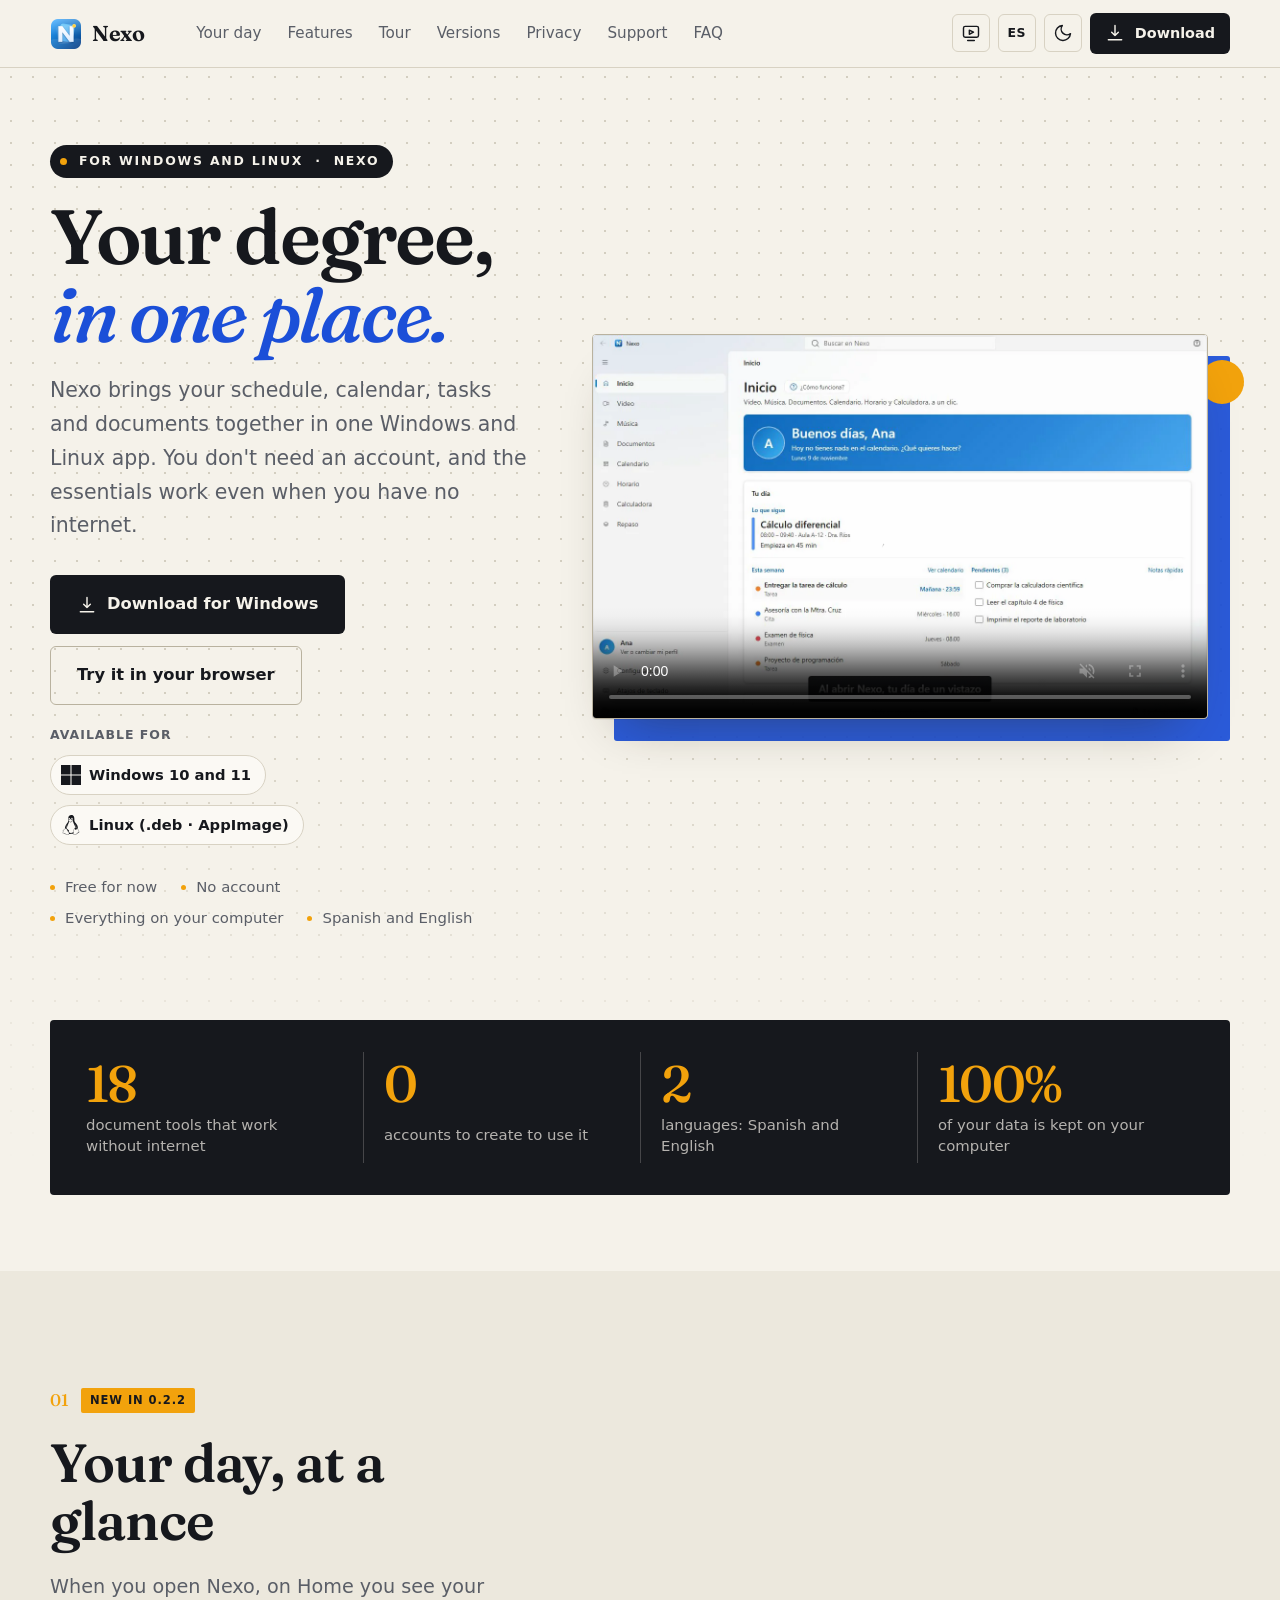
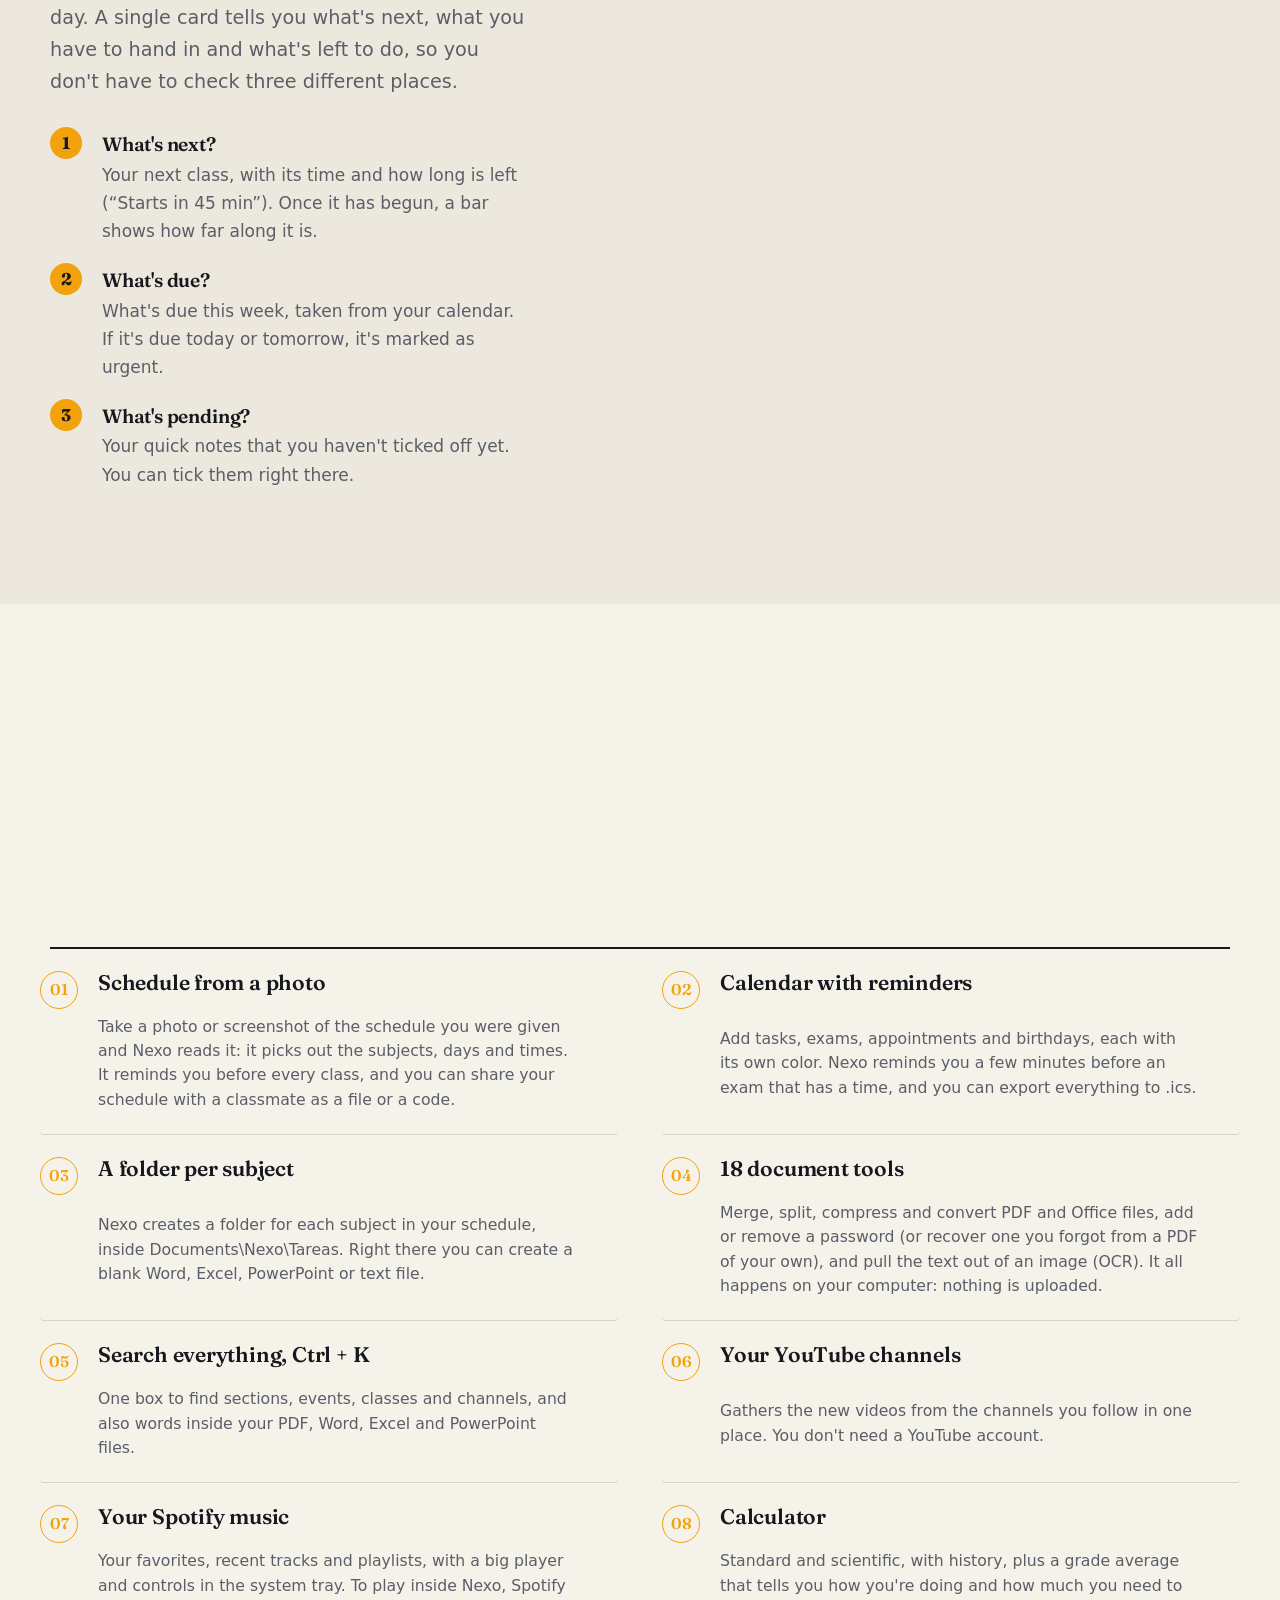
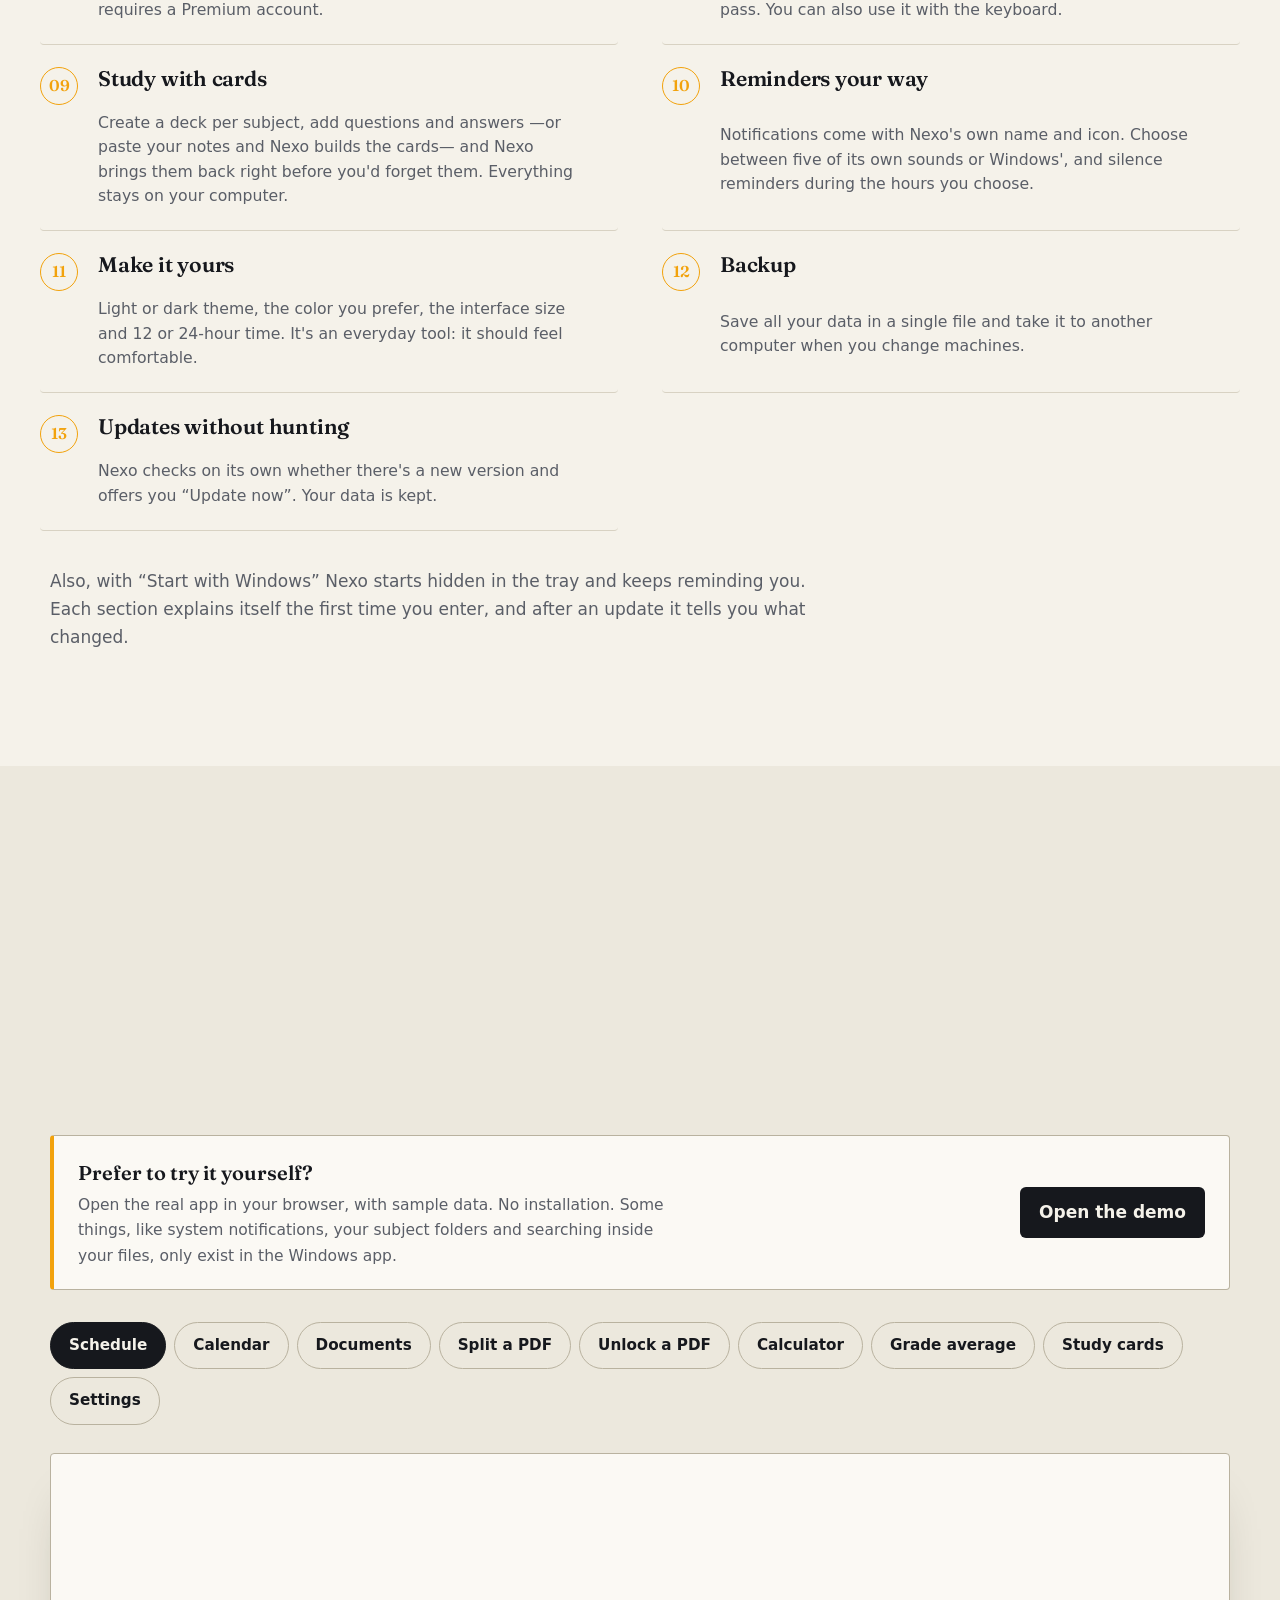
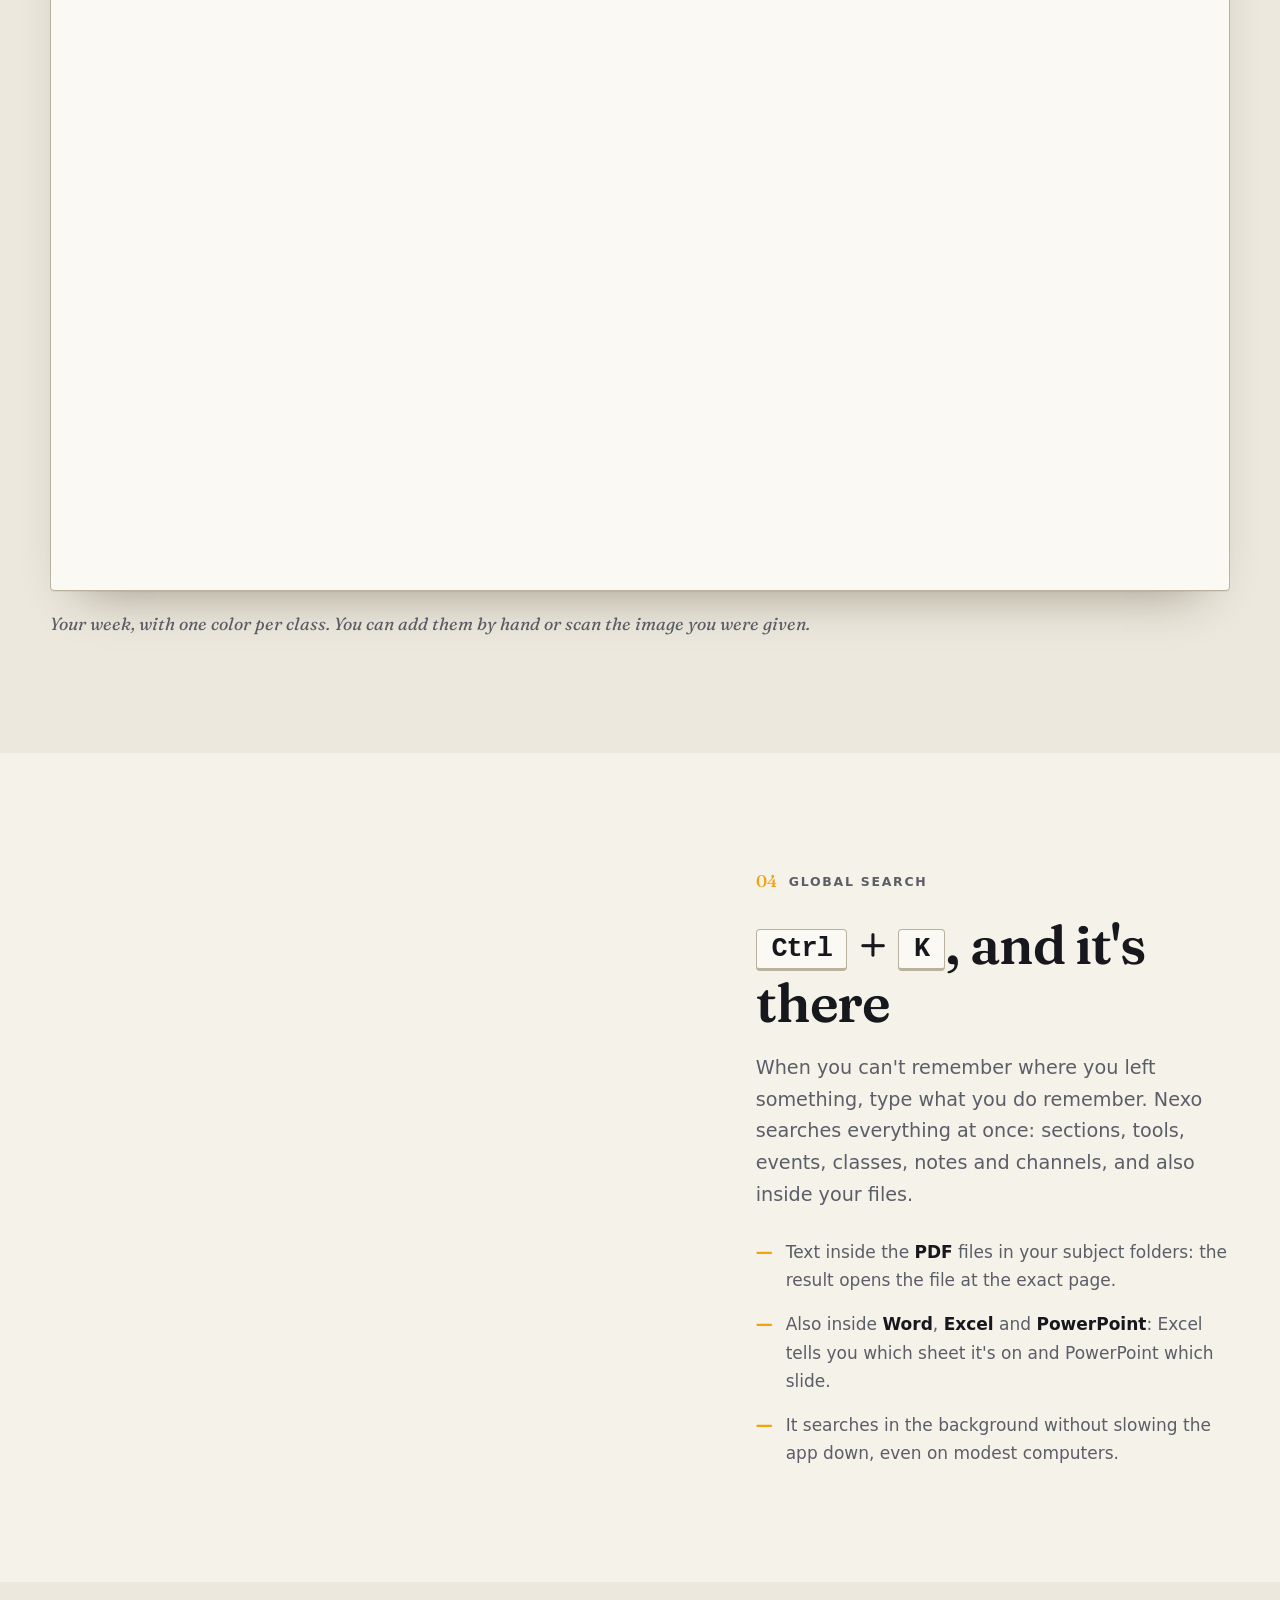
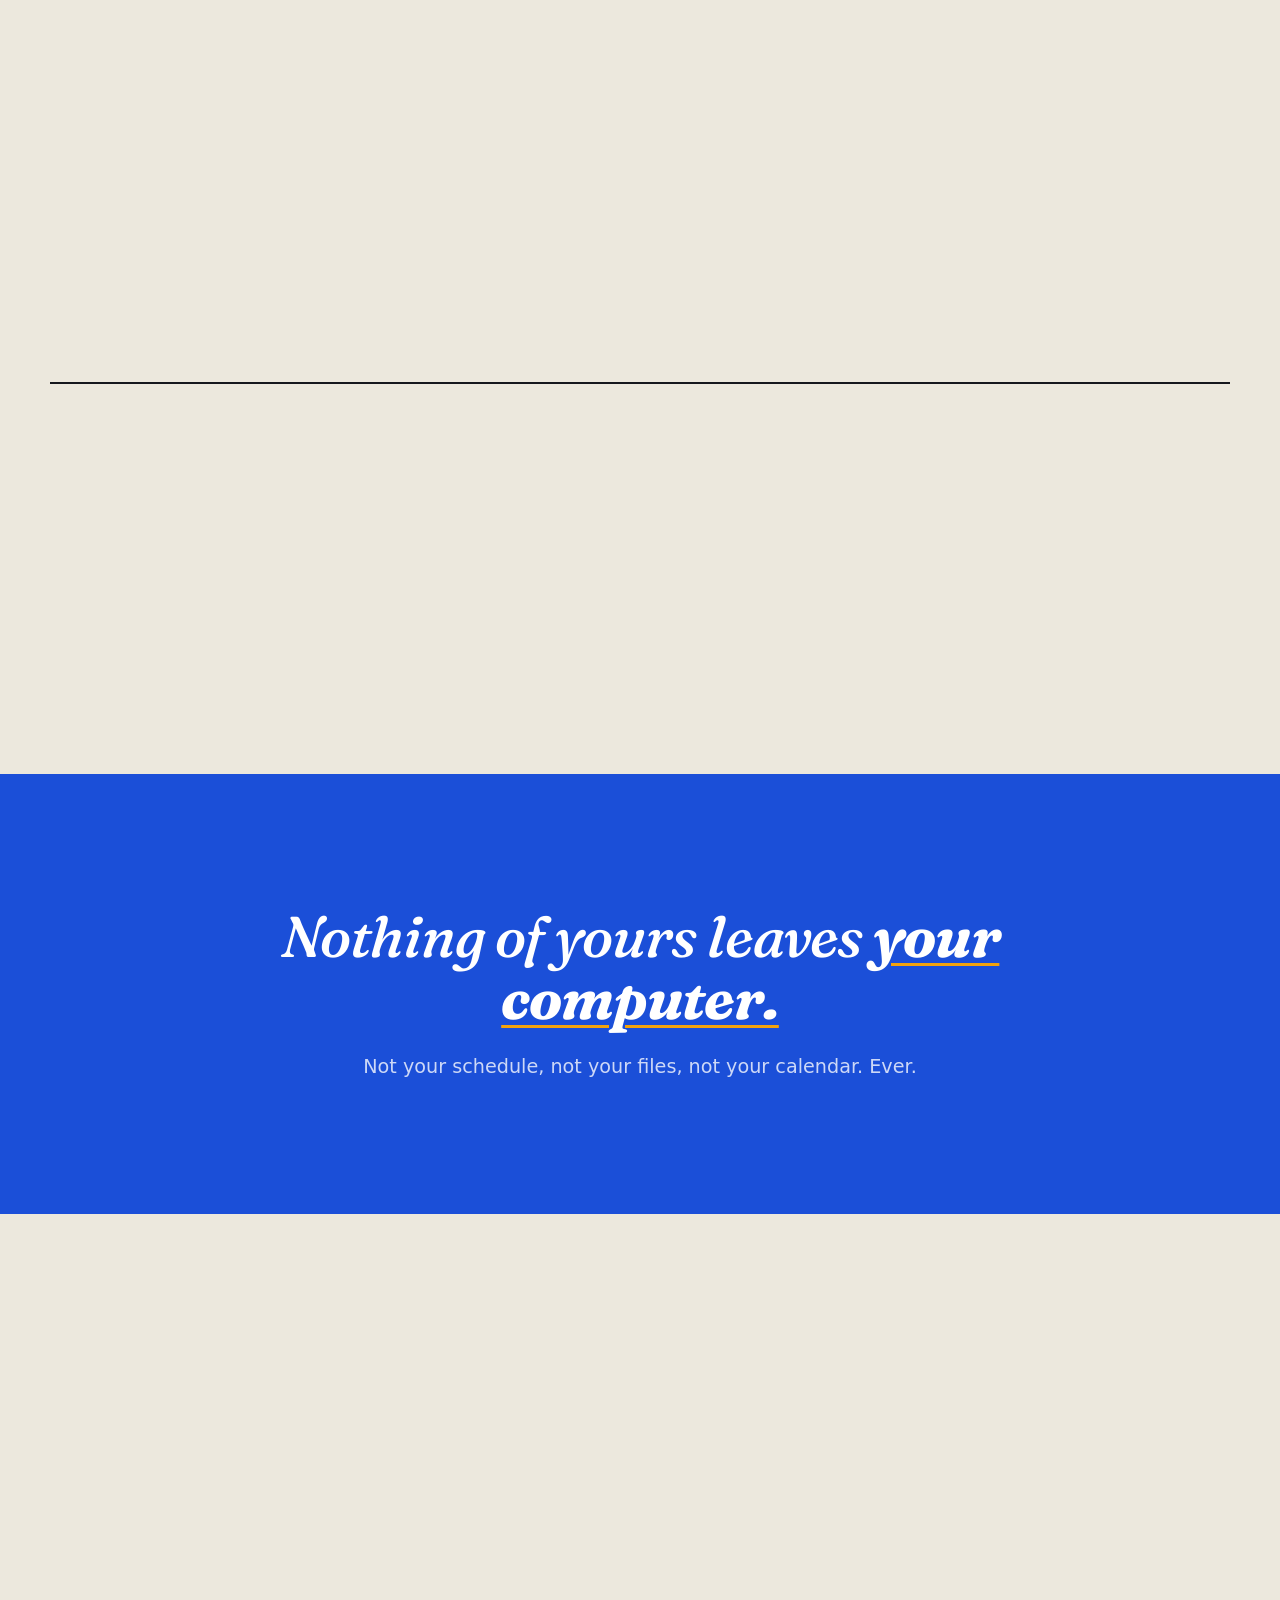
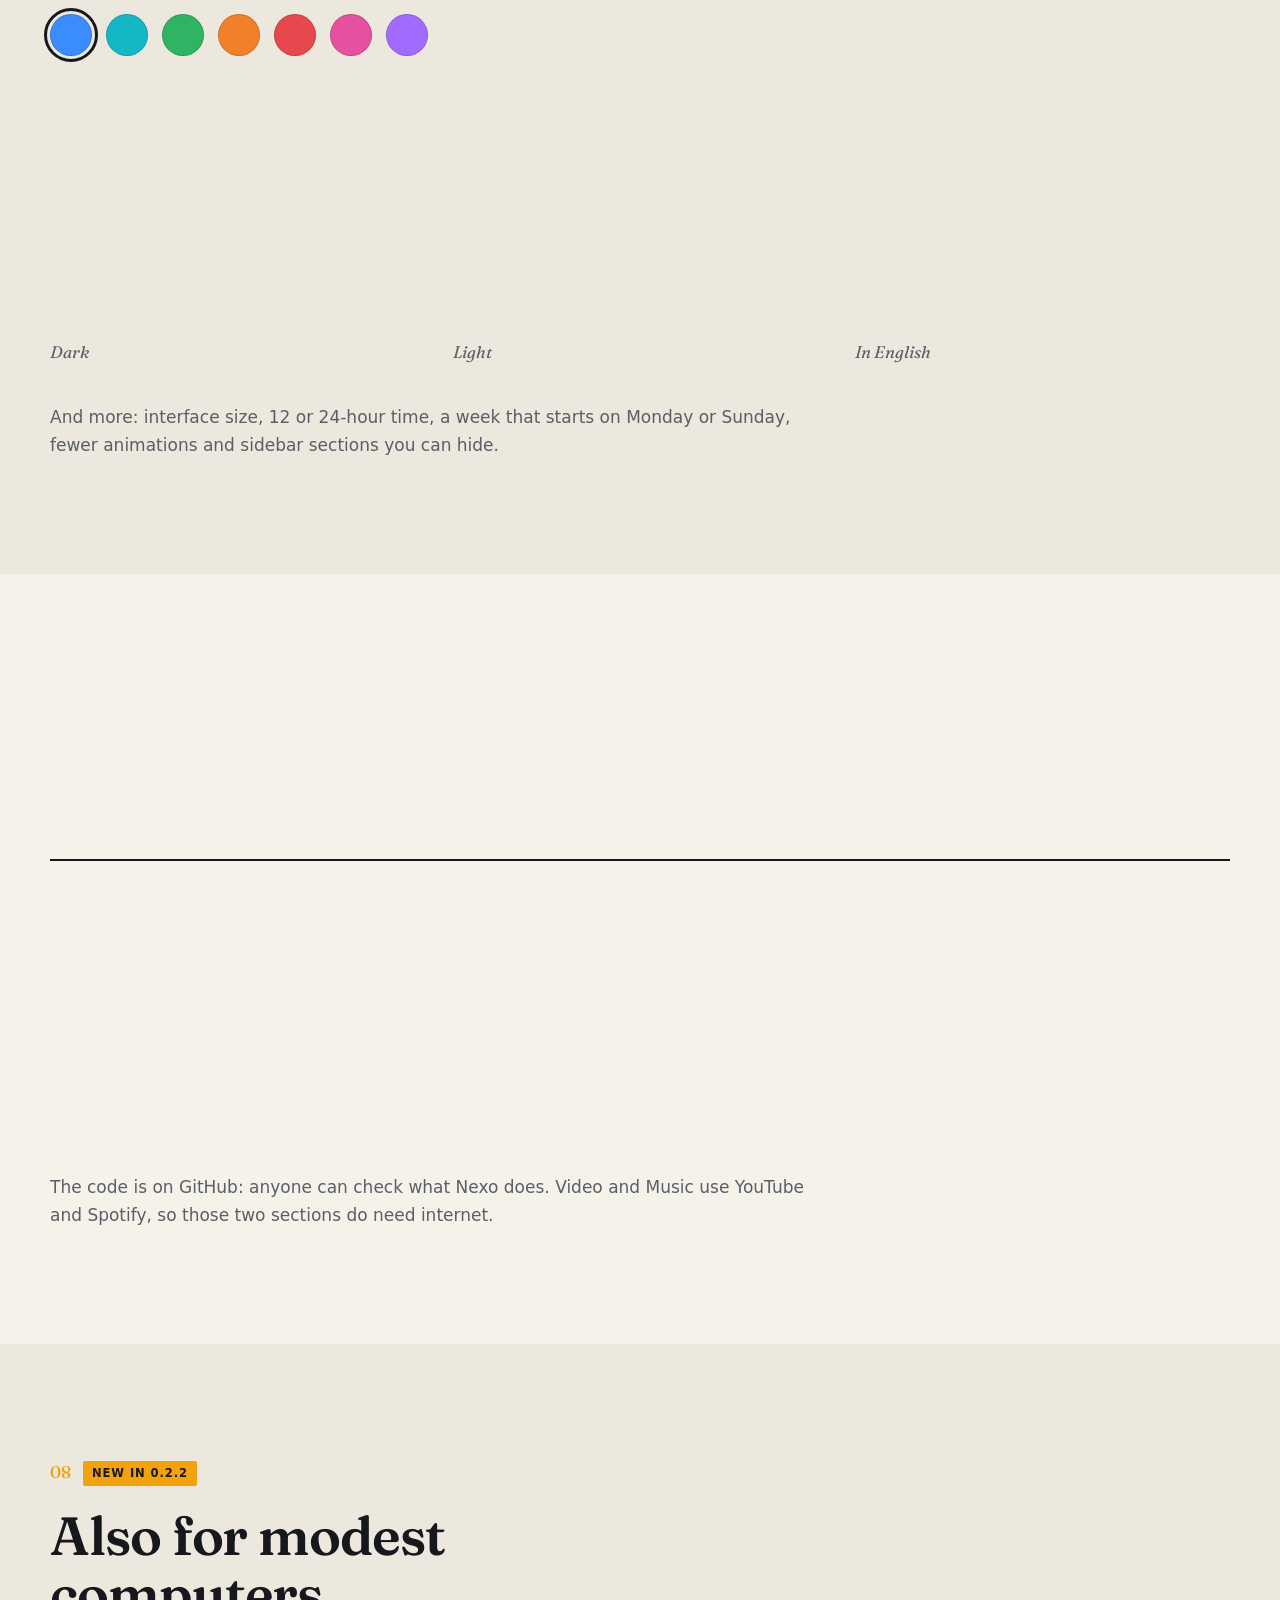
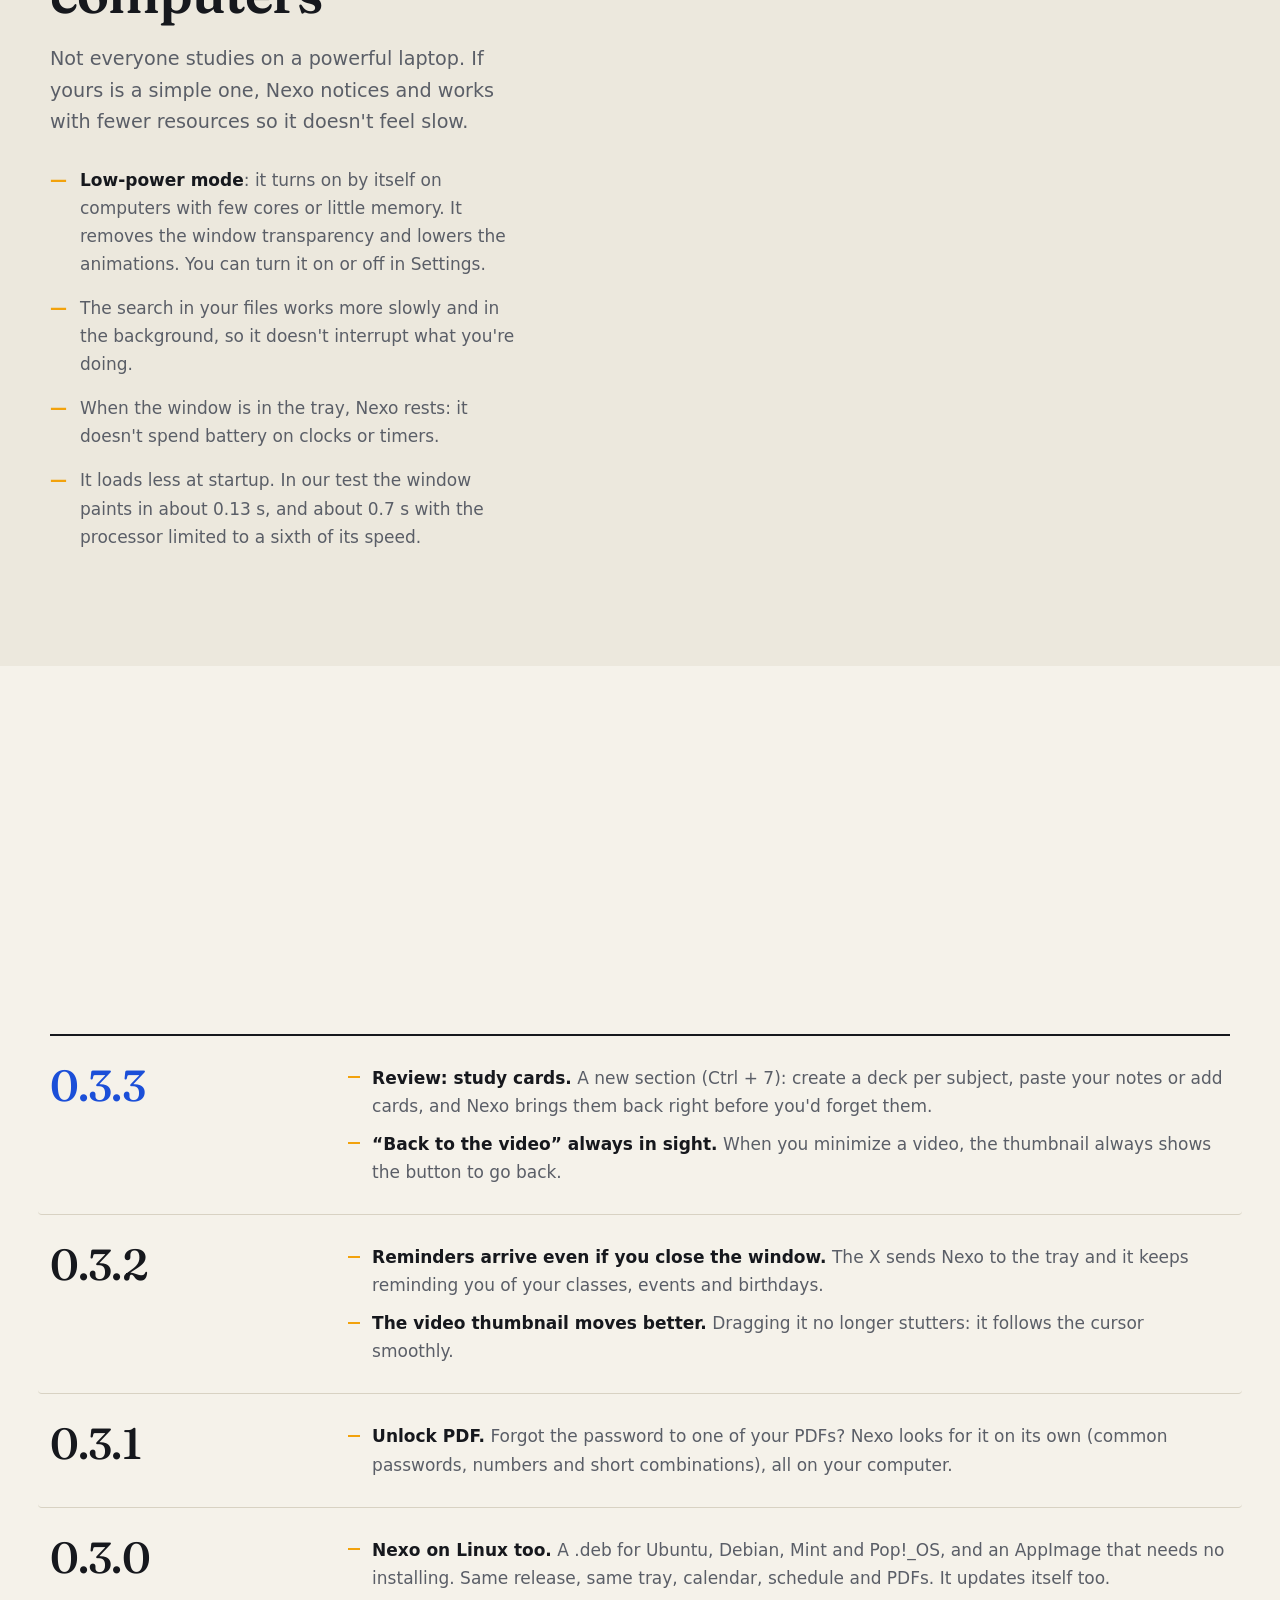
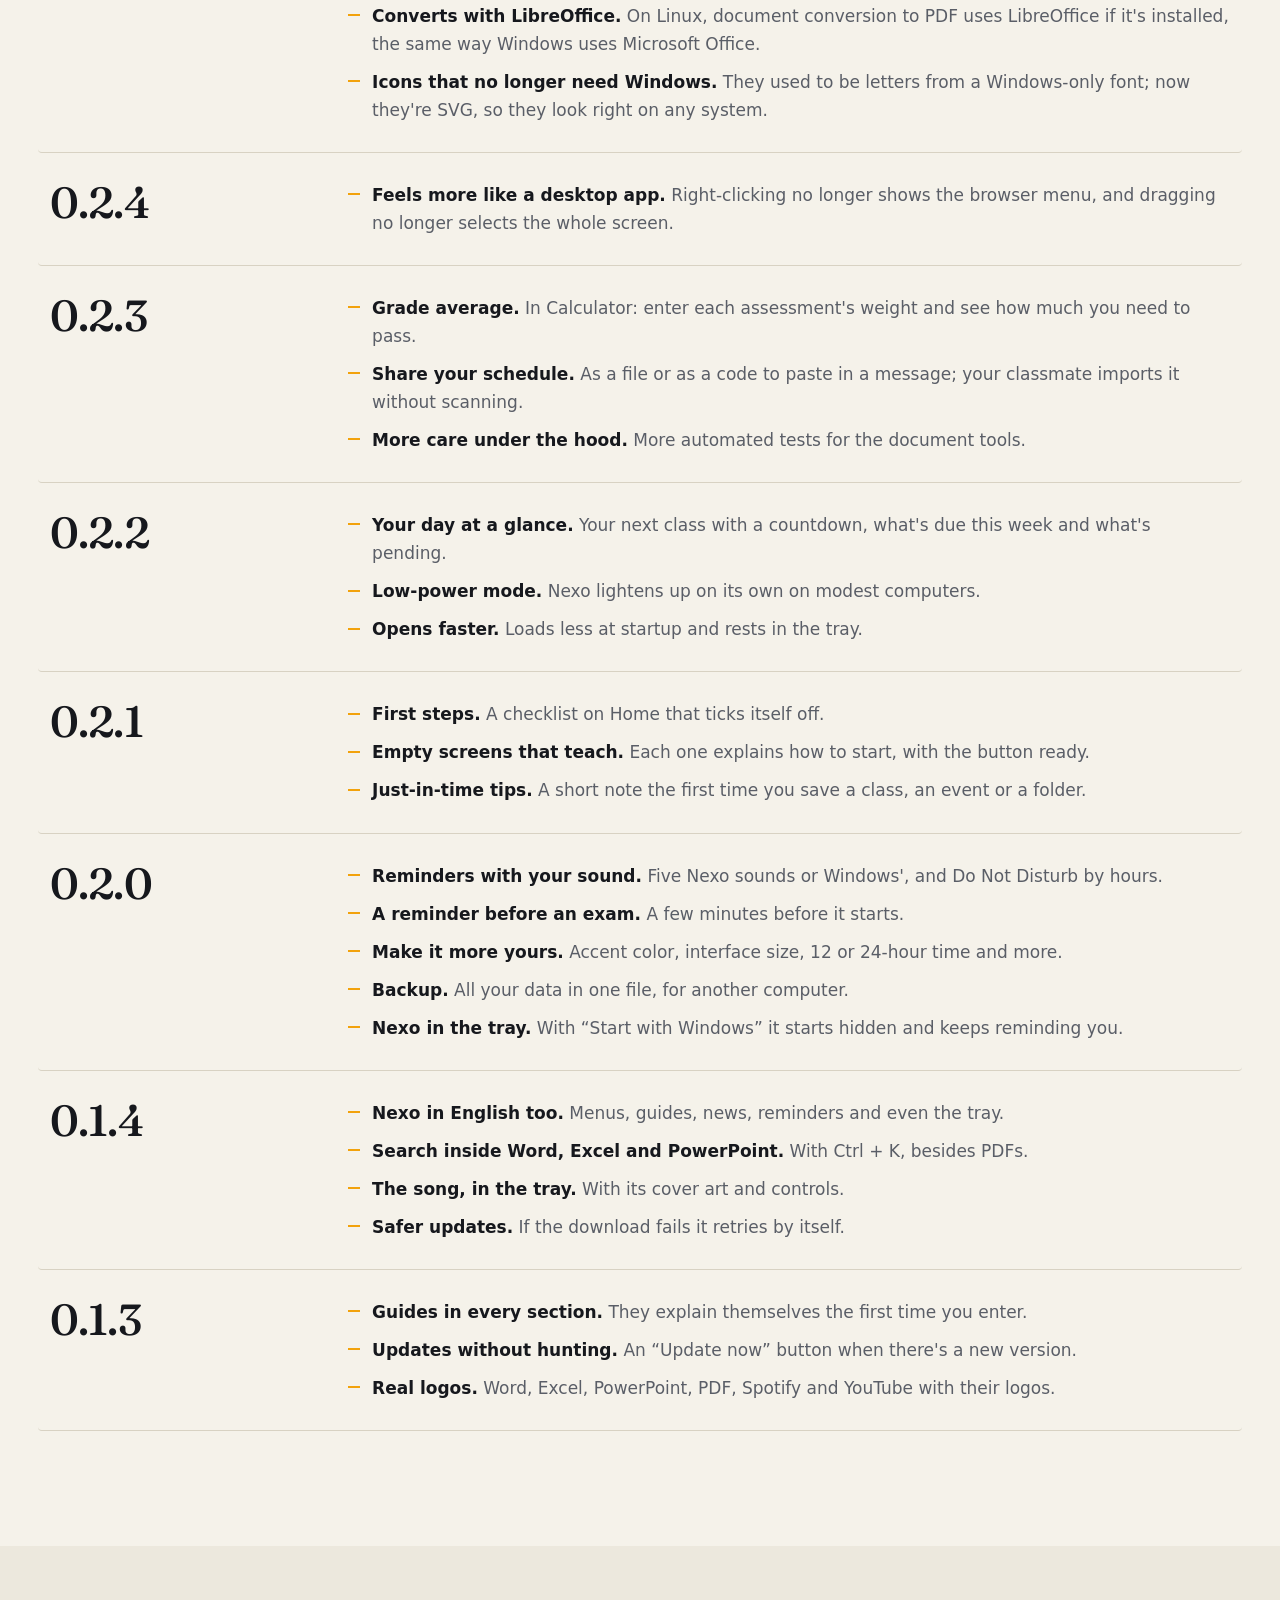
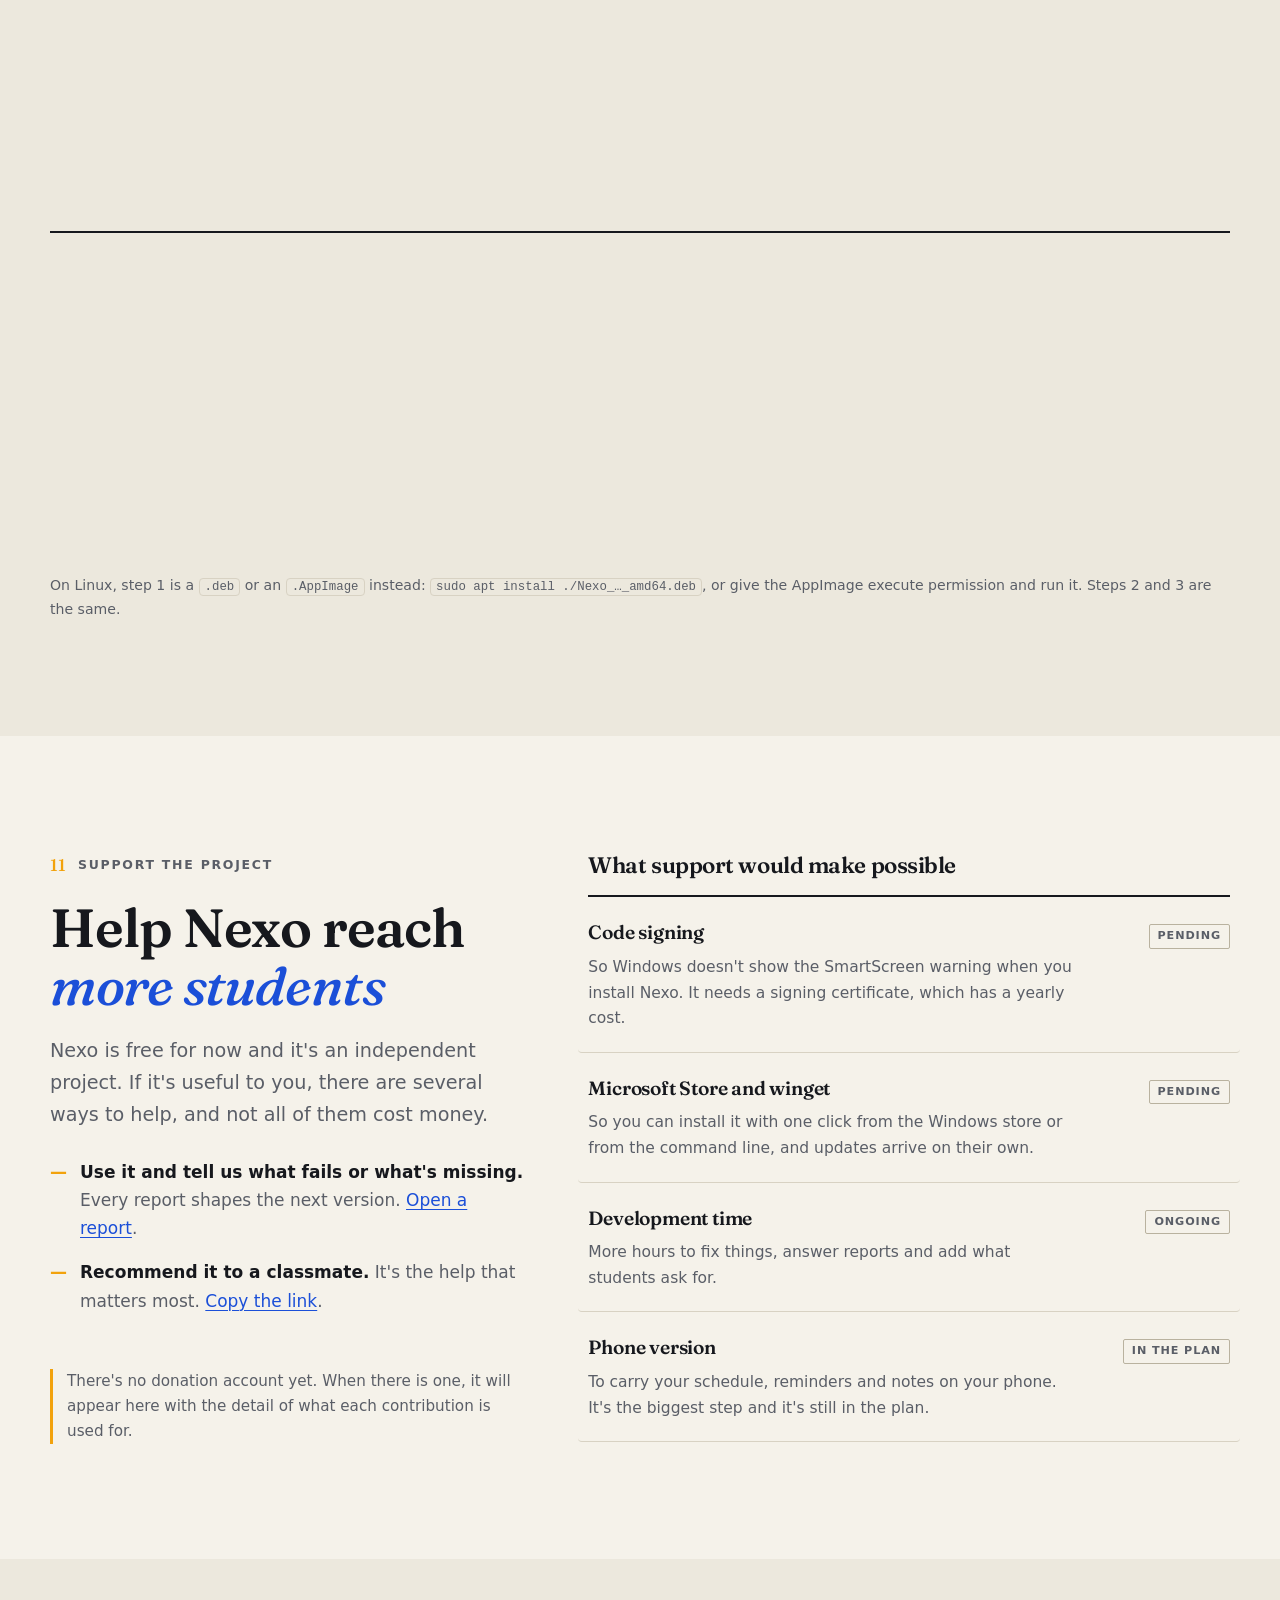
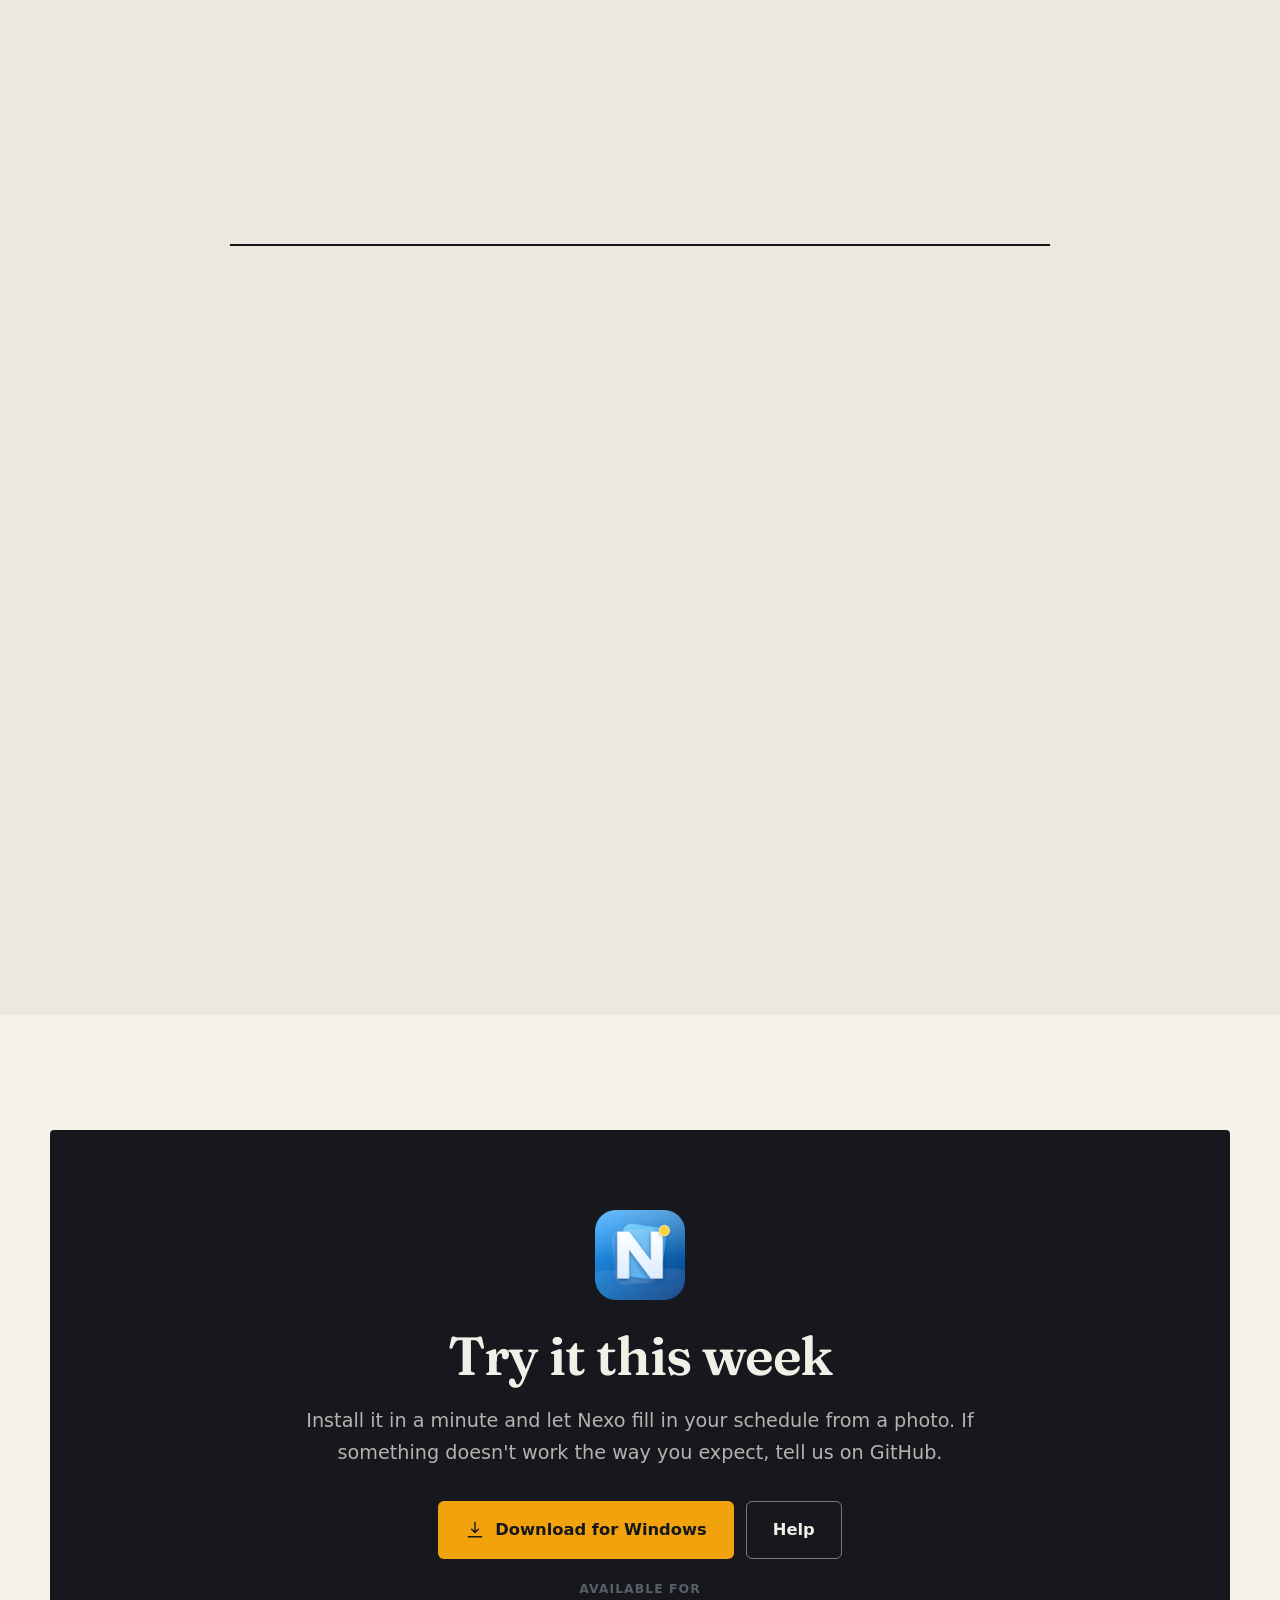
==== commit ac6a84ce: "Recorrido con Desbloquear PDF y Promedio, compartir horario, y README y guion al día" ====
--- a/index.html
+++ b/index.html
@@ -139,7 +139,7 @@
     </div>
     <div class="hero-visual">
     <figure class="ventana hero-img">
-      <video class="hero-video" width="1280" height="800" poster="assets/video/poster.webp" autoplay muted loop playsinline controls preload="metadata" aria-label="Video de 50 segundos: Nexo muestra tu día, lee la foto de un horario, busca con Ctrl + K y abre el calendario y los documentos." data-en-aria-label="50-second video: Nexo shows your day, reads a photo of a schedule, searches with Ctrl + K and opens the calendar and the documents.">
+      <video class="hero-video" width="1280" height="800" poster="assets/video/poster.webp" autoplay muted loop playsinline controls preload="metadata" aria-label="Video de un minuto: Nexo muestra tu día, lee la foto de un horario, busca con Ctrl + K, abre el calendario, estudia con tarjetas y abre los documentos." data-en-aria-label="One-minute video: Nexo shows your day, reads a photo of a schedule, searches with Ctrl + K, opens the calendar, studies with cards and opens the documents.">
         <source src="assets/video/nexo-demo.mp4" type="video/mp4">
       </video>
     </figure>
@@ -185,7 +185,7 @@
       <h2 data-en="What you use every day, in one place">Lo que usas a diario, en un solo lugar</h2>
     </div>
     <ol class="indice">
-      <li><h3 data-en="Schedule from a photo">Horario desde una foto</h3><p data-en="Take a photo or screenshot of the schedule you were given and Nexo reads it: it picks out the subjects, days and times. It reminds you before every class.">Toma una foto o una captura del horario que te dieron y Nexo lo lee: saca las materias, los días y las horas. Antes de cada clase te avisa.</p></li>
+      <li><h3 data-en="Schedule from a photo">Horario desde una foto</h3><p data-en="Take a photo or screenshot of the schedule you were given and Nexo reads it: it picks out the subjects, days and times. It reminds you before every class, and you can share your schedule with a classmate as a file or a code.">Toma una foto o una captura del horario que te dieron y Nexo lo lee: saca las materias, los días y las horas. Antes de cada clase te avisa, y puedes compartirlo con un compañero como archivo o como un código.</p></li>
       <li><h3 data-en="Calendar with reminders">Calendario con avisos</h3><p data-en="Add tasks, exams, appointments and birthdays, each with its own color. Nexo reminds you a few minutes before an exam that has a time, and you can export everything to .ics.">Anota tareas, exámenes, citas y cumpleaños, cada uno con su color. Nexo te avisa unos minutos antes de un examen con hora, y puedes exportarlo todo a .ics.</p></li>
       <li><h3 data-en="A folder per subject">Una carpeta por materia</h3><p data-en="Nexo creates a folder for each subject in your schedule, inside Documents\Nexo\Tareas. Right there you can create a blank Word, Excel, PowerPoint or text file.">Nexo crea una carpeta por cada materia de tu horario, dentro de Documentos\Nexo\Tareas. Ahí mismo puedes crear un Word, un Excel, un PowerPoint o un texto en blanco.</p></li>
       <li><h3 data-en="18 document tools">18 herramientas de documentos</h3><p data-en="Merge, split, compress and convert PDF and Office files, add or remove a password (or recover one you forgot from a PDF of your own), and pull the text out of an image (OCR). It all happens on your computer: nothing is uploaded.">Une, divide, comprime y convierte PDF y archivos de Office, ponles contraseña, quítala (o recupérala si olvidaste la de un PDF tuyo), y saca el texto de una imagen (OCR). Todo se hace en tu computadora: no se sube nada.</p></li>
@@ -204,7 +204,7 @@
 </section>
 
 <!-- 4. Recorrido -->
-<section class="slide" id="recorrido" data-notas="Cambiar de pantalla con las teclas 1 a 7. Recordar que los datos de las capturas son inventados." data-notas-en="Switch screens with keys 1 to 7. Remind the audience that the data in the screenshots is made up.">
+<section class="slide" id="recorrido" data-notas="Cambiar de pantalla con las teclas 1 a 9. Recordar que los datos de las capturas son inventados." data-notas-en="Switch screens with keys 1 to 9. Remind the audience that the data in the screenshots is made up.">
   <div class="contenedor">
     <div class="encabezado">
       <p class="etiqueta" data-en="Tour">Recorrido</p>
@@ -223,7 +223,9 @@
       <button role="tab" aria-selected="false" data-tab="calendario" data-en="Calendar">Calendario</button>
       <button role="tab" aria-selected="false" data-tab="documentos" data-en="Documents">Documentos</button>
       <button role="tab" aria-selected="false" data-tab="dividir" data-en="Split a PDF">Dividir un PDF</button>
+      <button role="tab" aria-selected="false" data-tab="desbloquear" data-en="Unlock a PDF">Desbloquear un PDF</button>
       <button role="tab" aria-selected="false" data-tab="calculadora" data-en="Calculator">Calculadora</button>
+      <button role="tab" aria-selected="false" data-tab="promedio" data-en="Grade average">Promedio</button>
       <button role="tab" aria-selected="false" data-tab="repaso" data-en="Study cards">Repaso</button>
       <button role="tab" aria-selected="false" data-tab="ajustes" data-en="Settings">Configuración</button>
     </div>
@@ -244,9 +246,17 @@
         <div class="ventana"><img src="assets/capturas/dividir-pdf.webp" width="1728" height="1080" loading="lazy" alt="La herramienta para dividir un PDF." data-en-alt="The tool for splitting a PDF."></div>
         <figcaption data-en="Each tool takes a single step: choose the file, adjust what you need and you're done. The result lands next to the original.">Cada herramienta tiene un solo paso: eliges el archivo, ajustas lo que necesites y listo. El resultado queda junto al original.</figcaption>
       </figure>
+      <figure class="panel" data-panel="desbloquear">
+        <div class="ventana"><img src="assets/capturas/desbloquear-pdf.webp" width="1728" height="1080" loading="lazy" alt="La herramienta Desbloquear PDF, con sus cuatro formas de buscar la contraseña." data-en-alt="The Unlock PDF tool, with its four ways of searching for the password."></div>
+        <figcaption data-en="Forgot the password to one of your PDFs? Drop it in, press Unlock and Nexo looks for it on its own. Everything happens on your computer.">¿Olvidaste la contraseña de un PDF tuyo? Suéltalo, pulsa Desbloquear y Nexo la busca sola. Todo pasa en tu computadora.</figcaption>
+      </figure>
       <figure class="panel" data-panel="calculadora">
         <div class="ventana"><img src="assets/capturas/calculadora.webp" width="1728" height="1080" loading="lazy" alt="La calculadora." data-en-alt="The calculator."></div>
-        <figcaption data-en="Standard and scientific, with history, plus a grade average.">Estándar y científica, con historial, y un promedio de calificaciones.</figcaption>
+        <figcaption data-en="Standard and scientific, with history.">Estándar y científica, con historial.</figcaption>
+      </figure>
+      <figure class="panel" data-panel="promedio">
+        <div class="ventana"><img src="assets/capturas/promedio.webp" width="1728" height="1080" loading="lazy" alt="El promedio de calificaciones: tres materias con sus evaluaciones y lo que falta para aprobar." data-en-alt="The grade average: three subjects with their assessments and what's left to pass."></div>
+        <figcaption data-en="Write down your grades and see how you're doing and how much you need on what's left.">Apunta tus calificaciones y mira cómo vas y cuánto necesitas sacar en lo que falta.</figcaption>
       </figure>
       <figure class="panel" data-panel="repaso">
         <div class="ventana"><img src="assets/capturas/repaso.webp" width="1728" height="1080" loading="lazy" alt="Repaso: una tarjeta de estudio con su pregunta, su respuesta y los botones Otra vez, Bien y Fácil." data-en-alt="Study cards: a card with its question, its answer and the Again, Good and Easy buttons."></div>
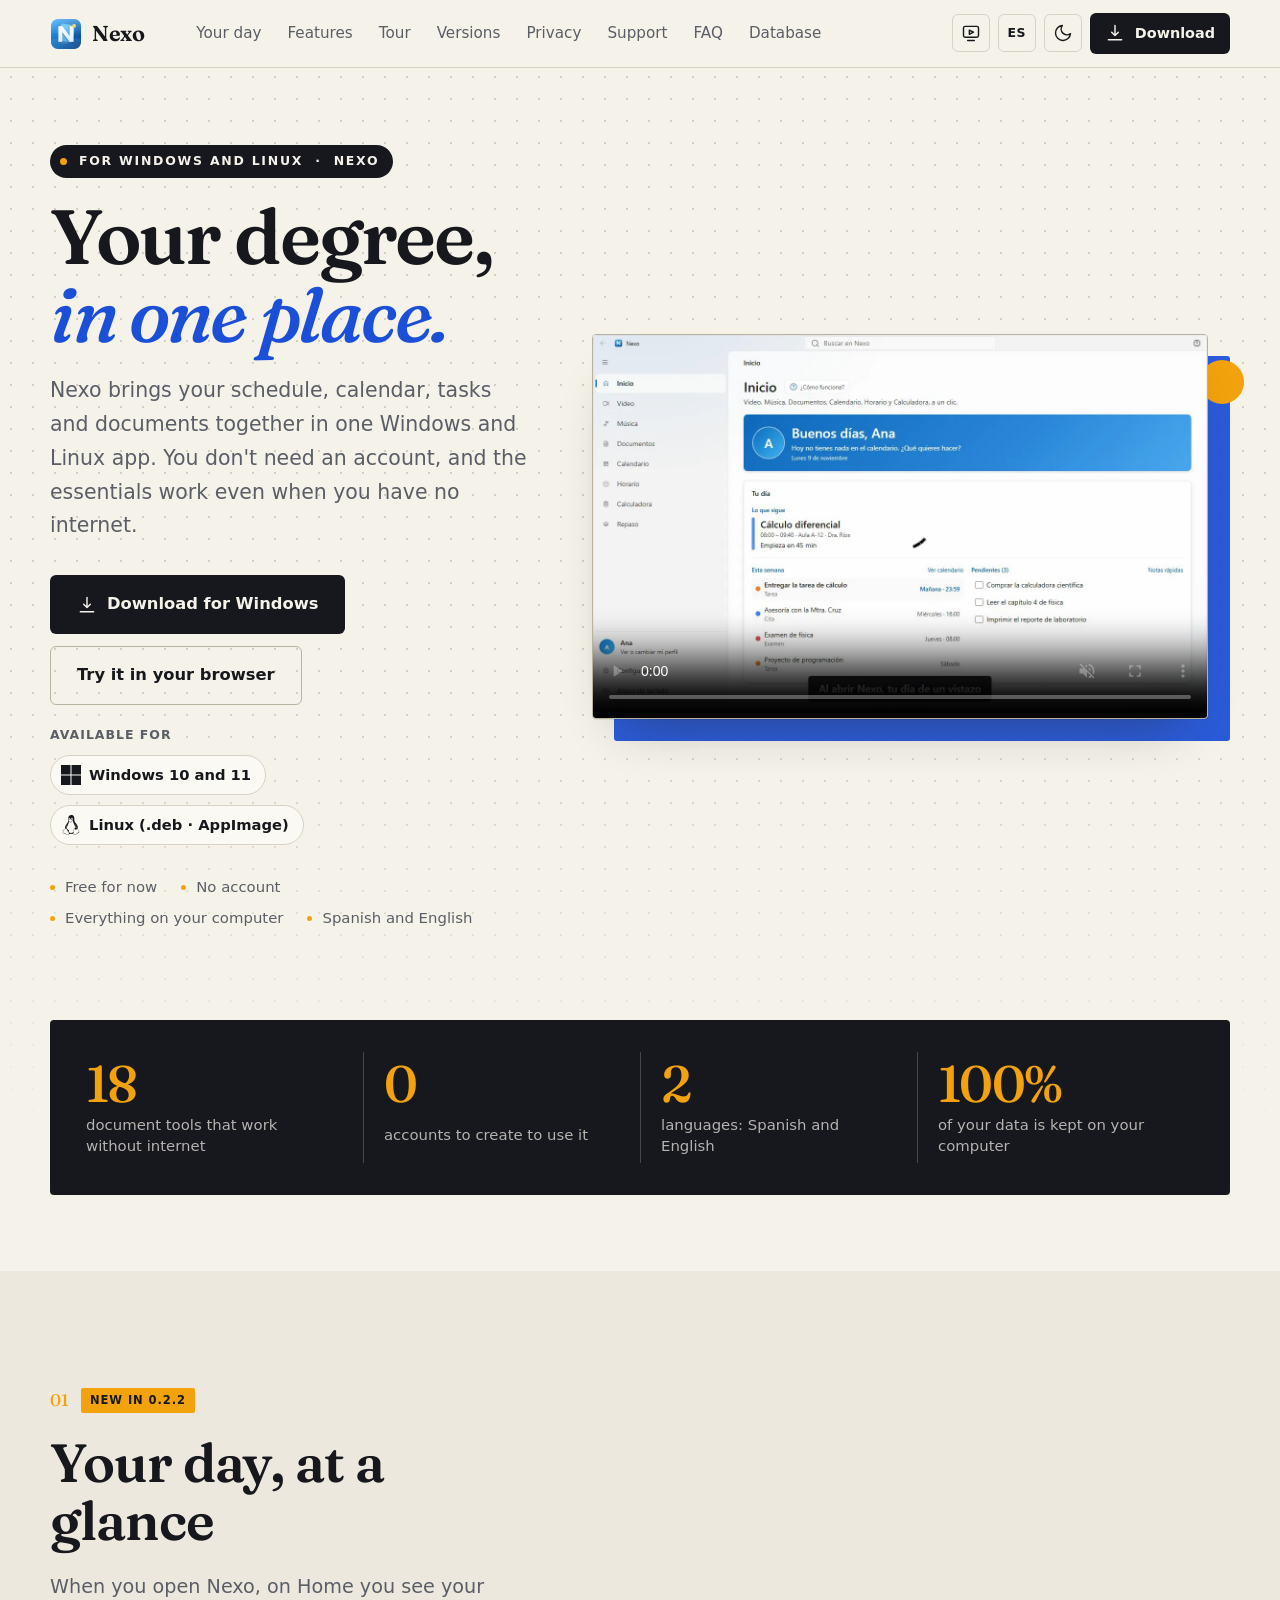
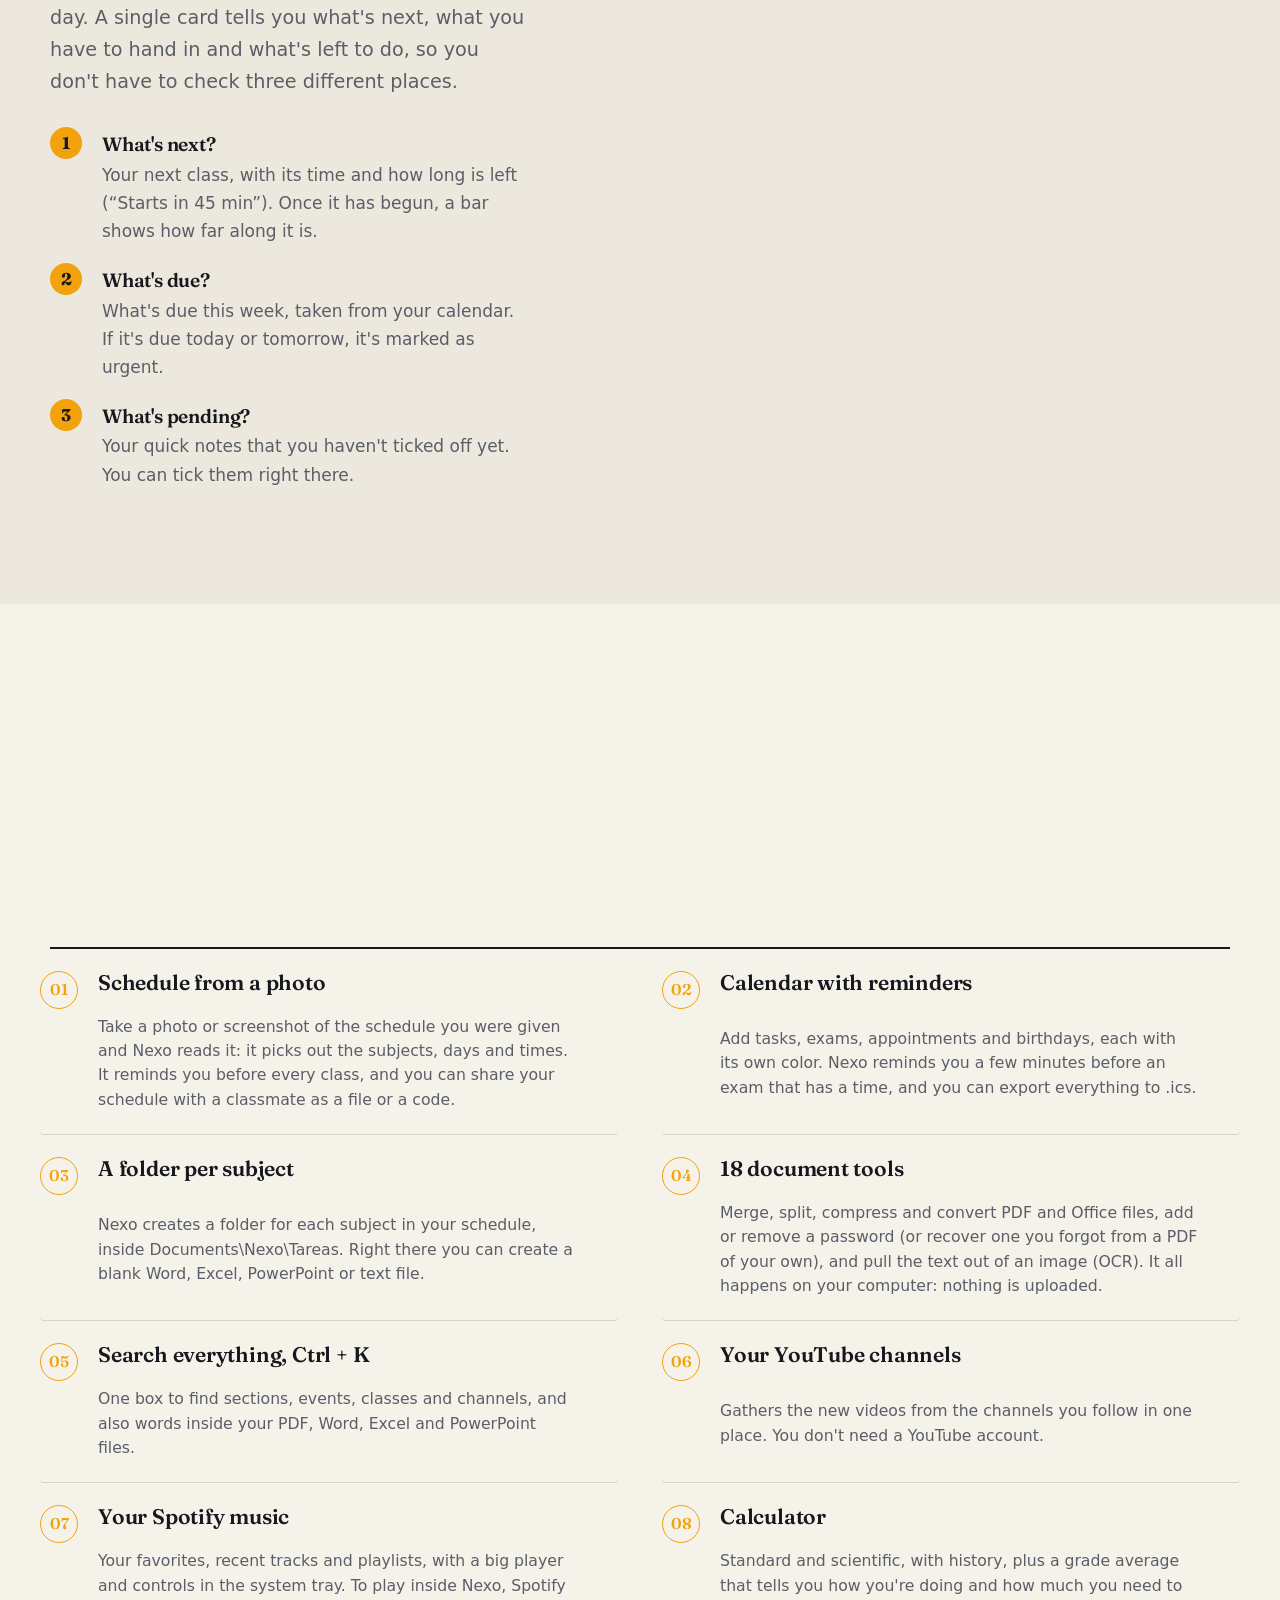
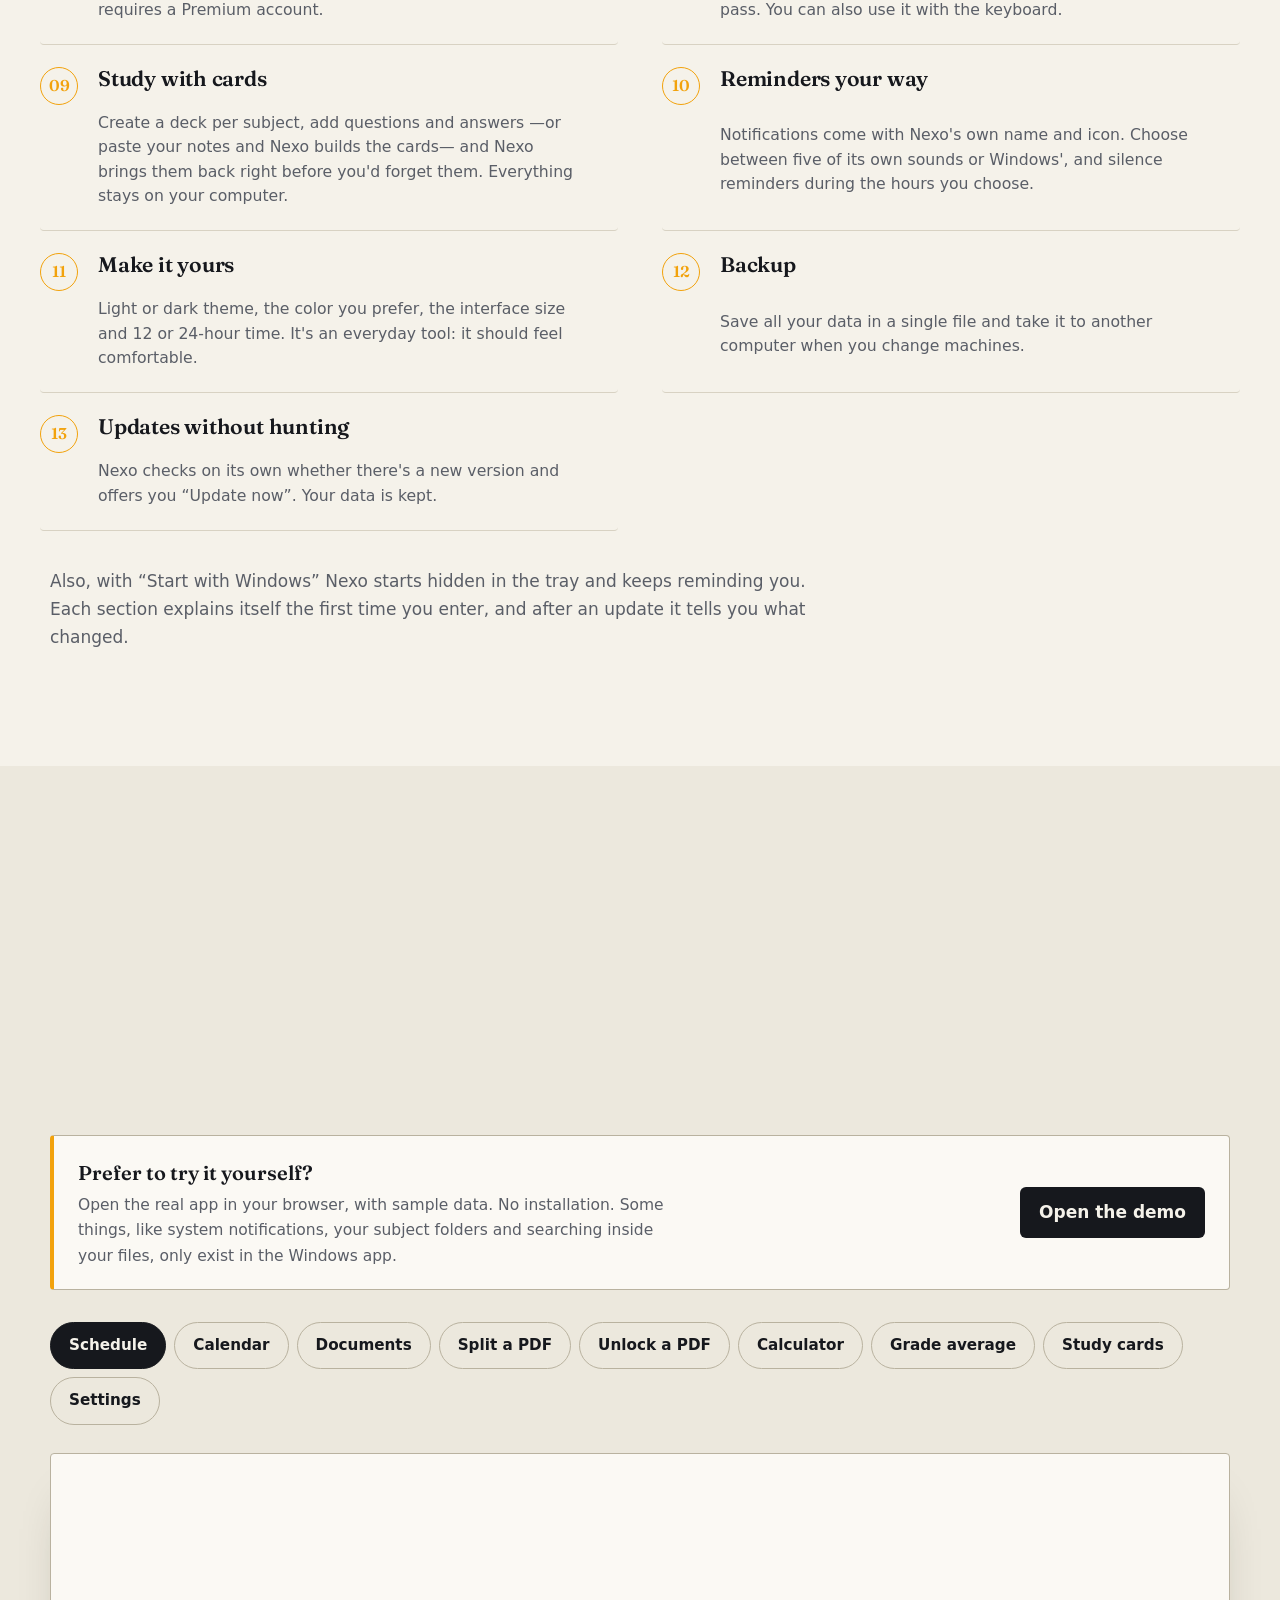
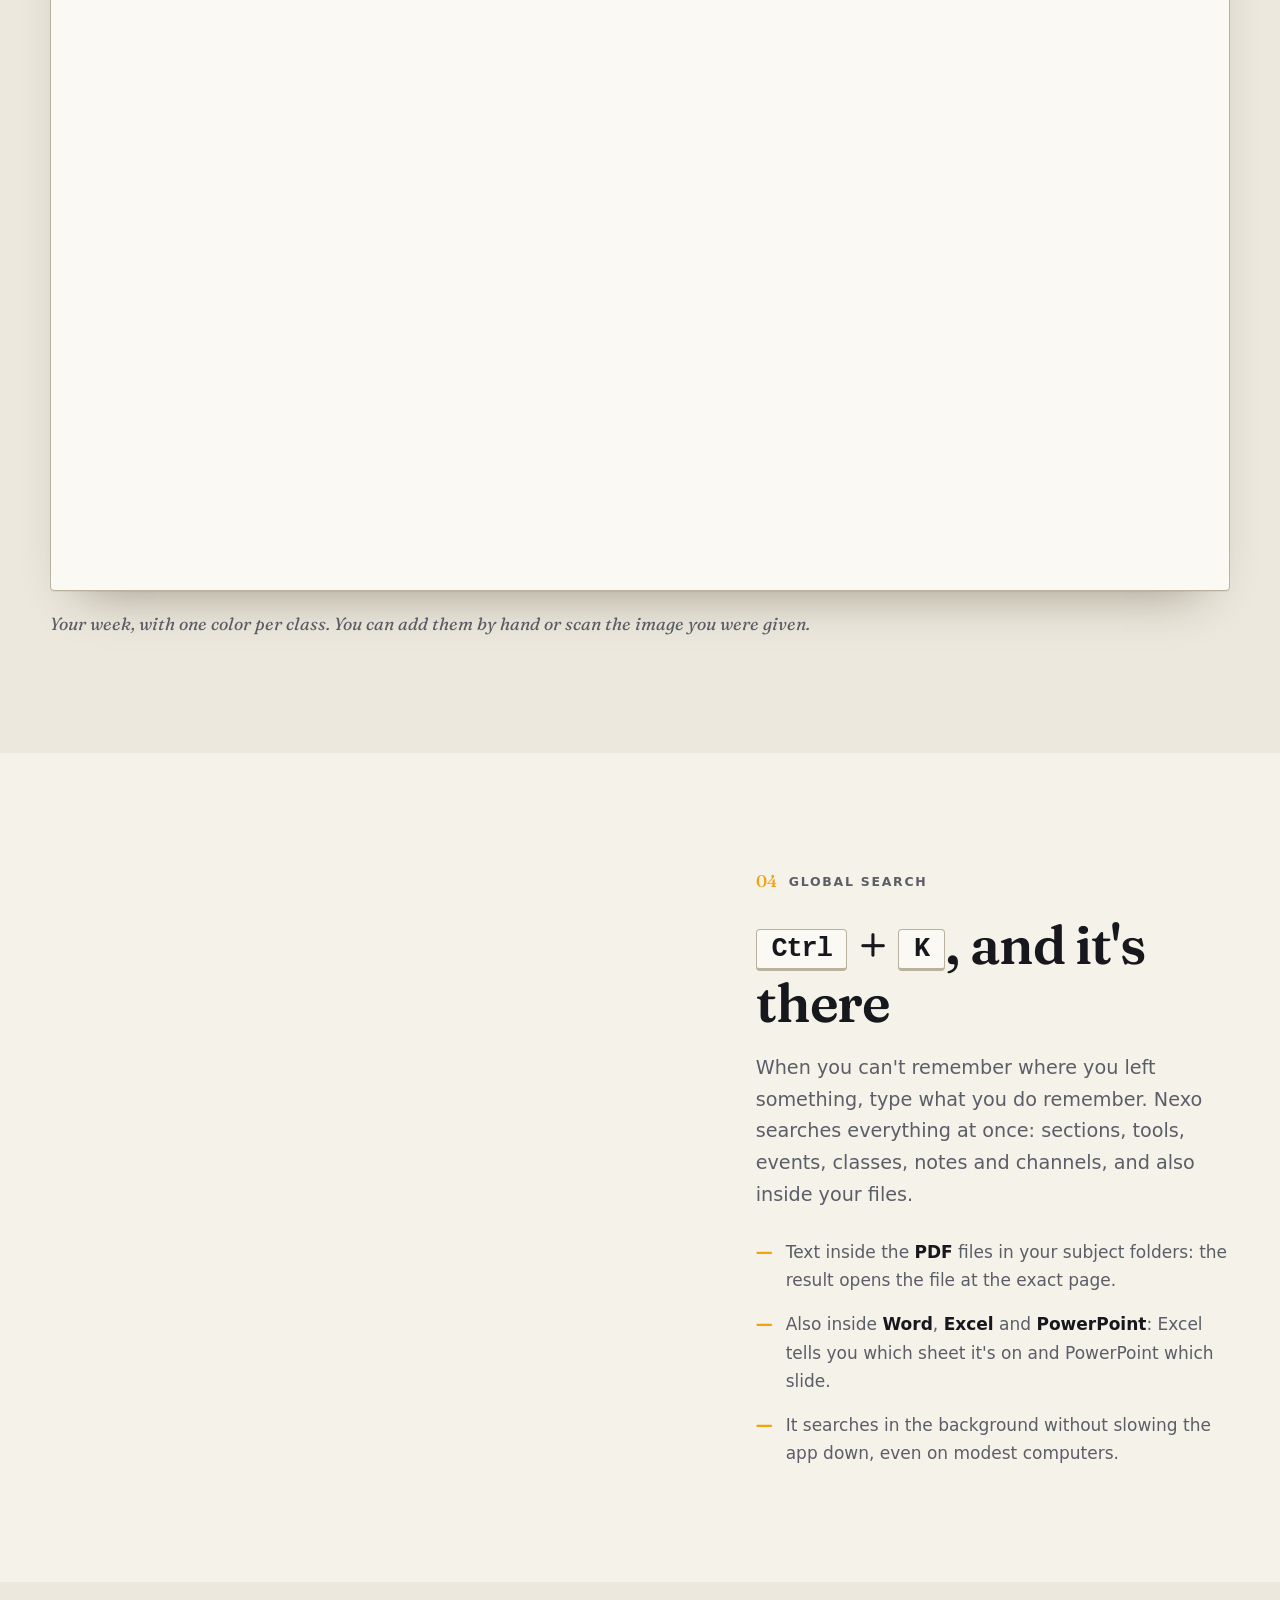
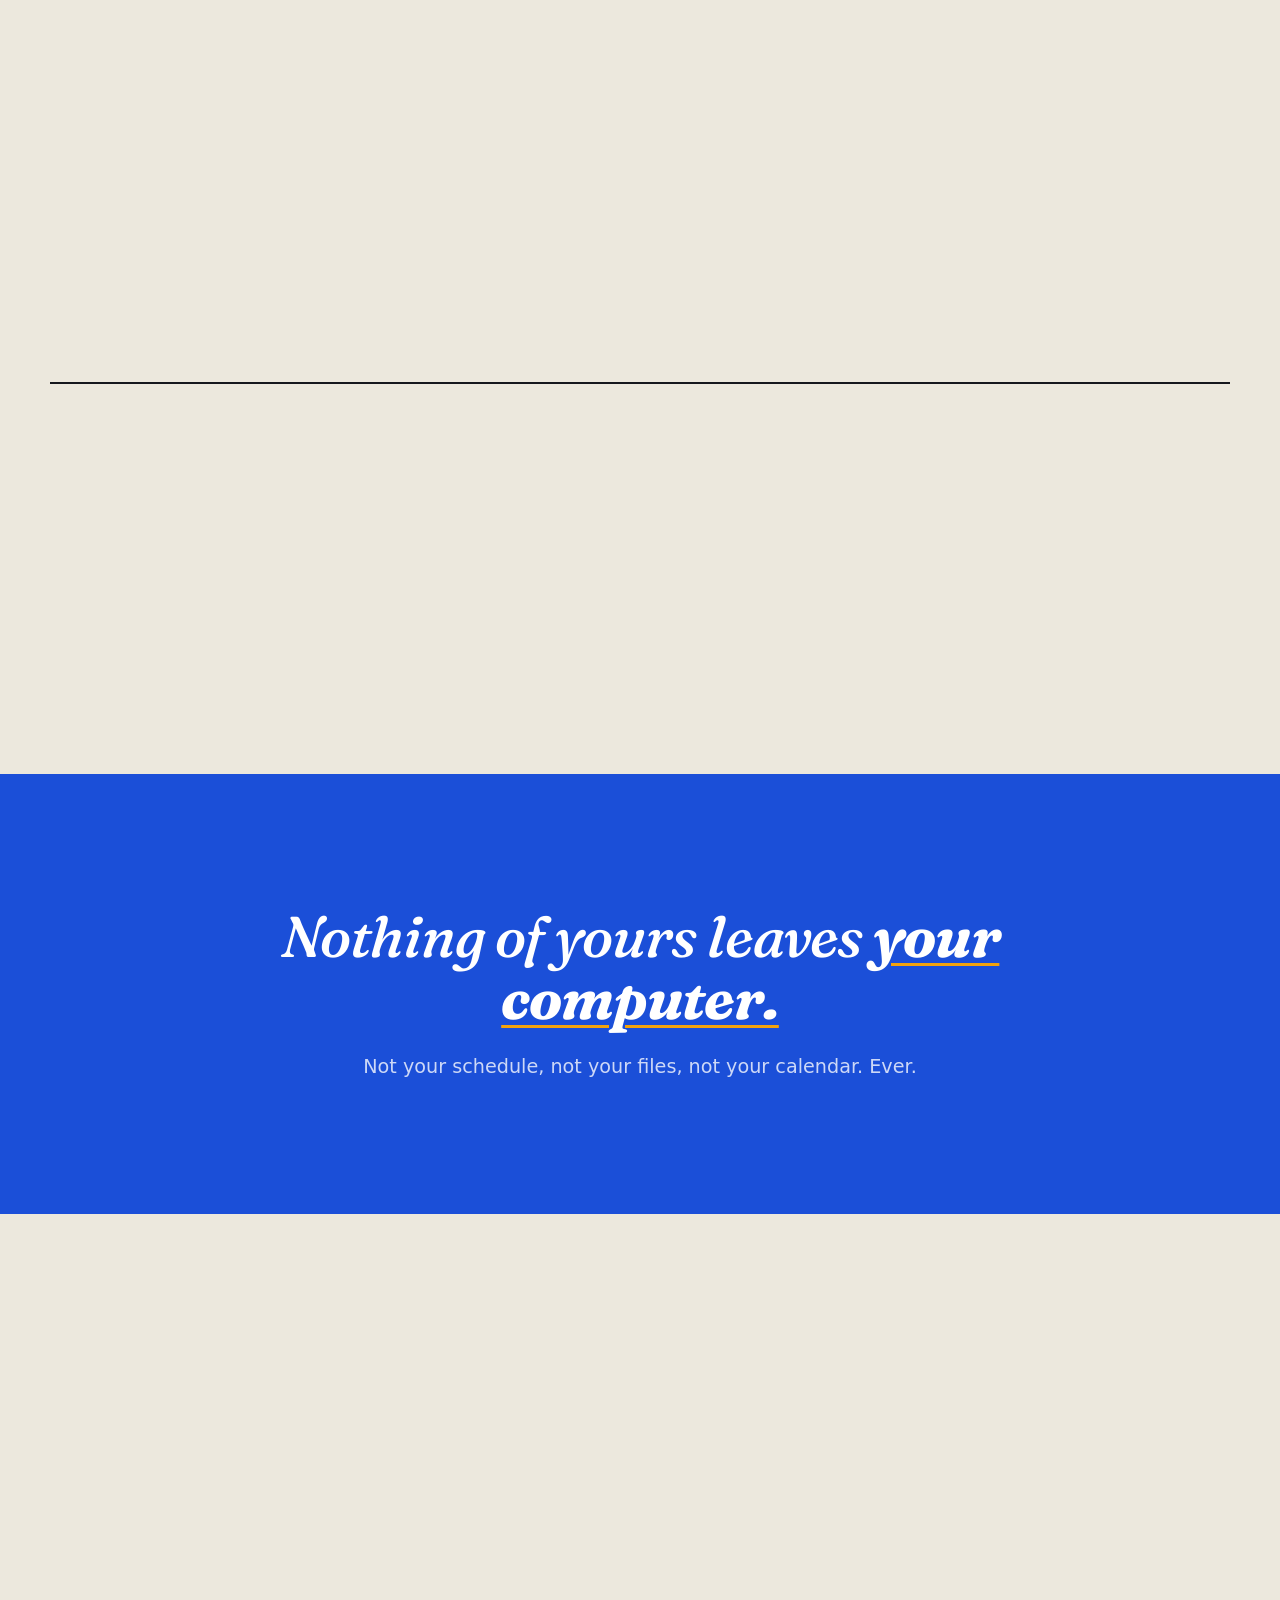
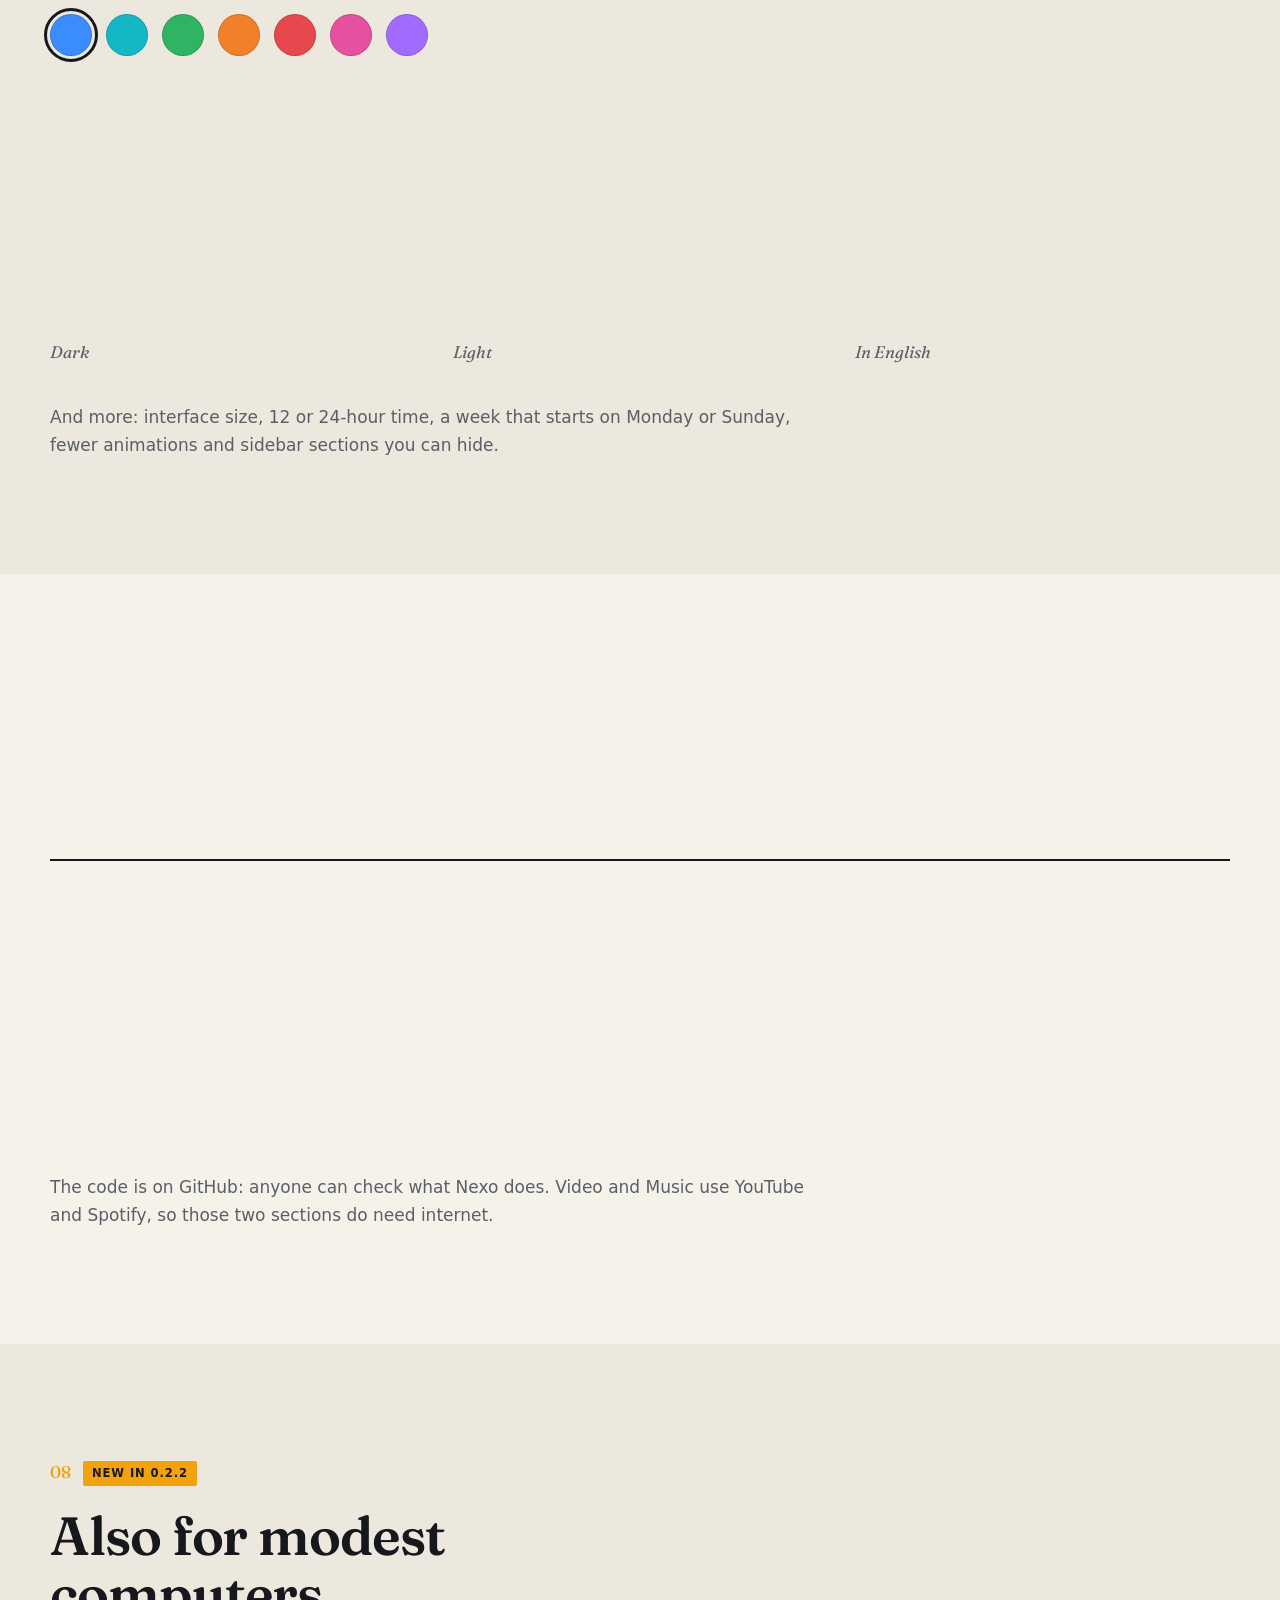
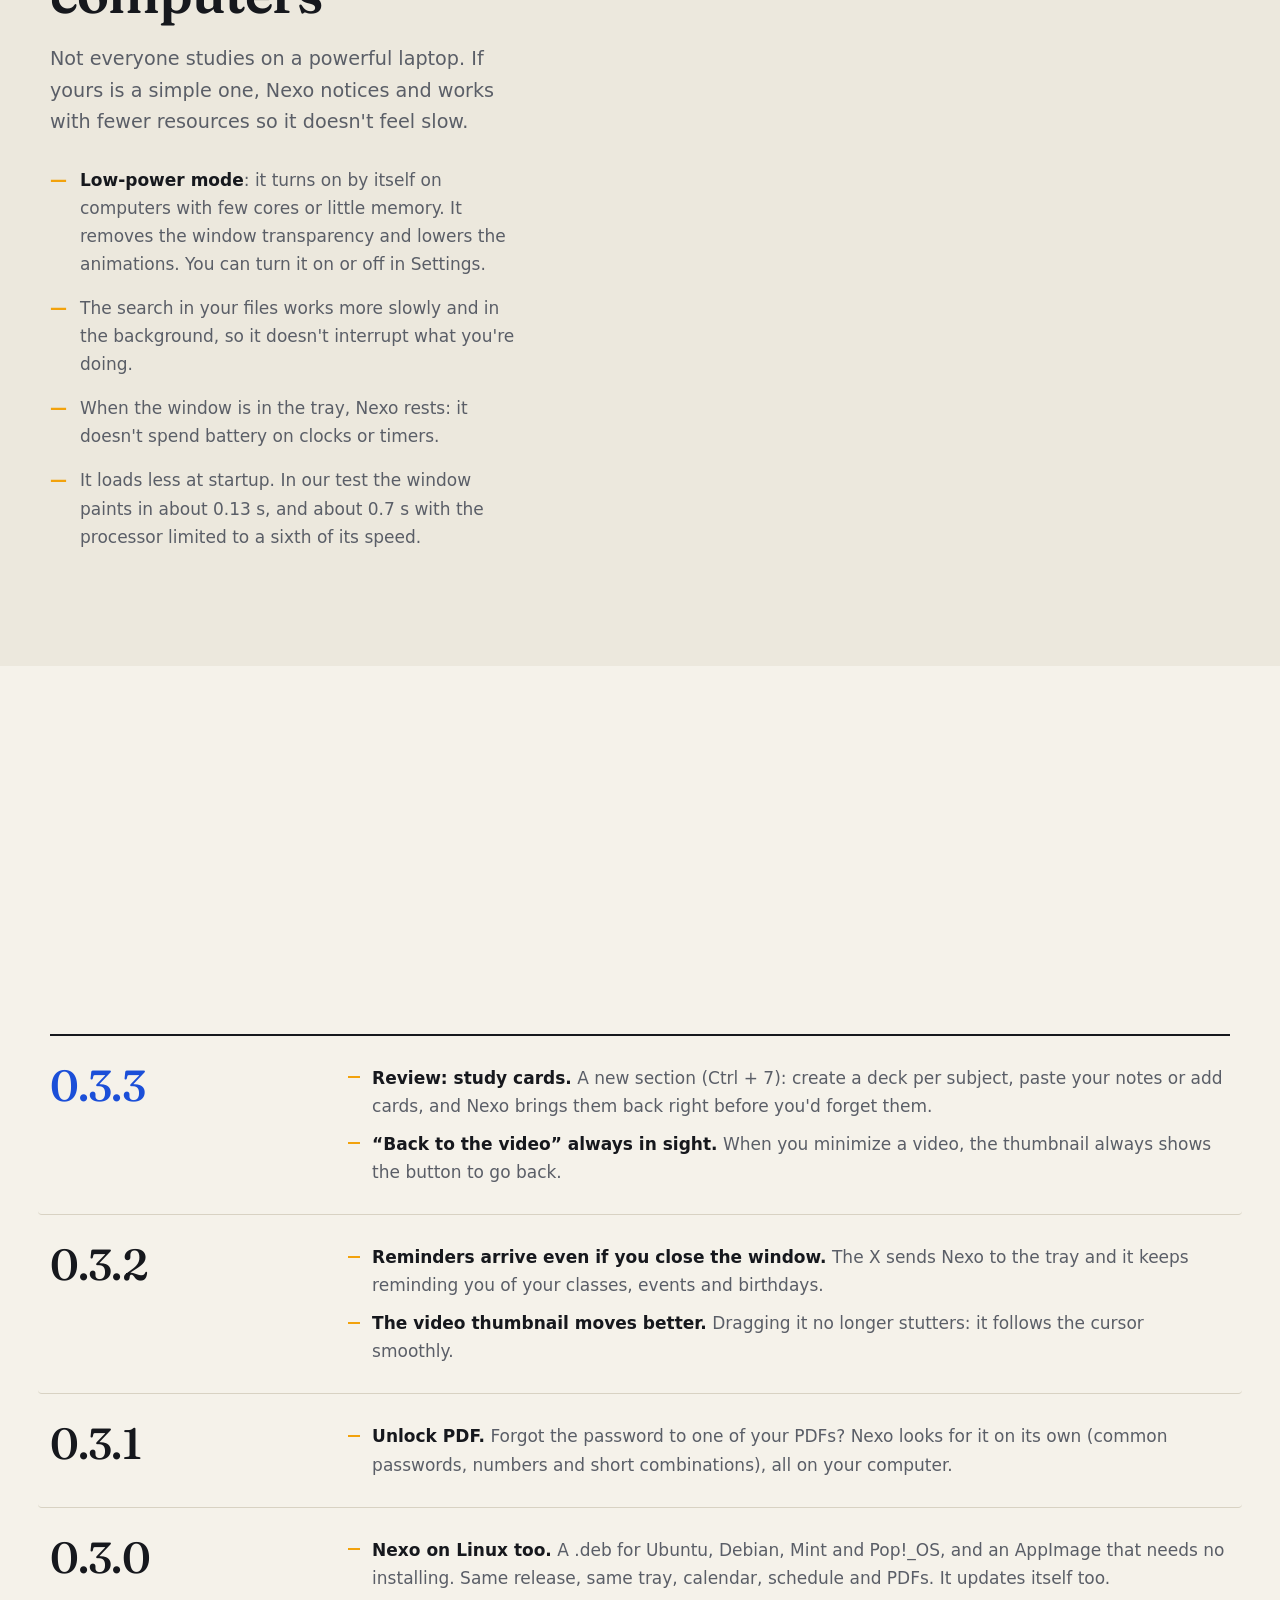
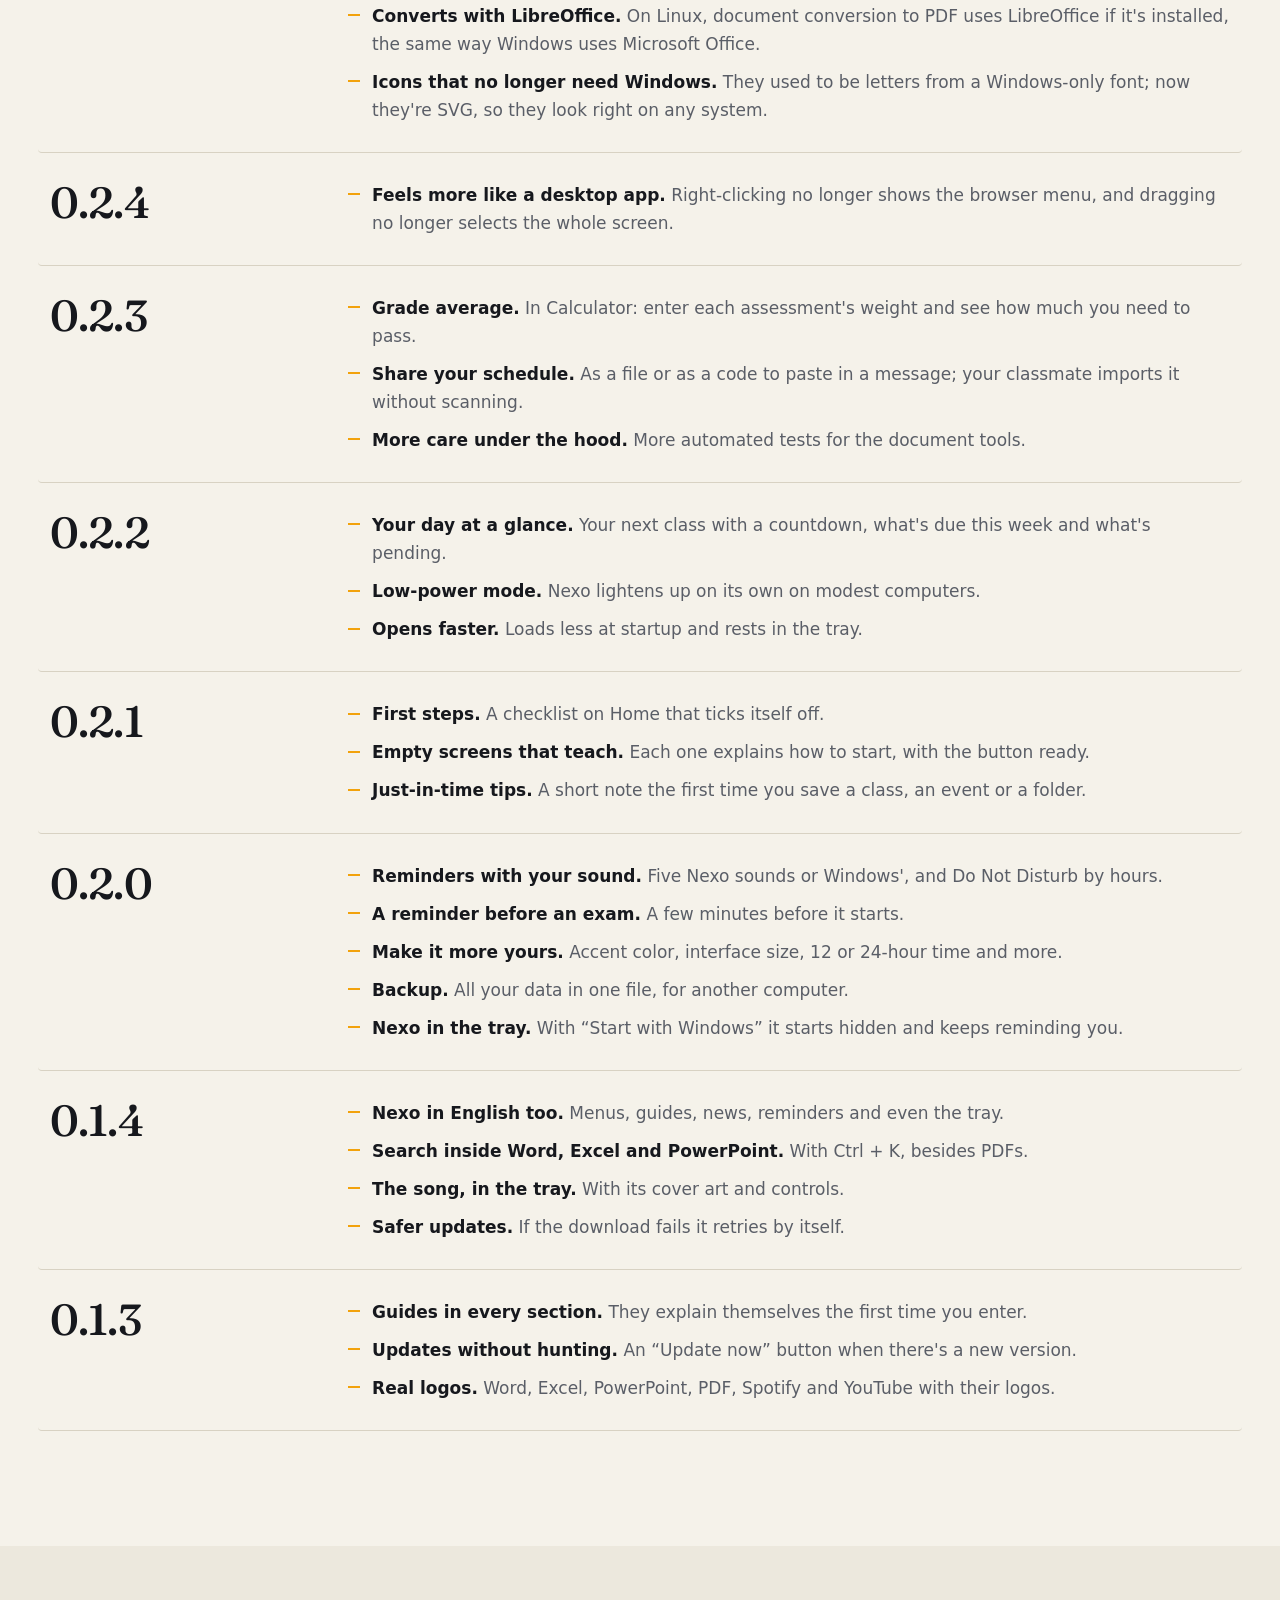
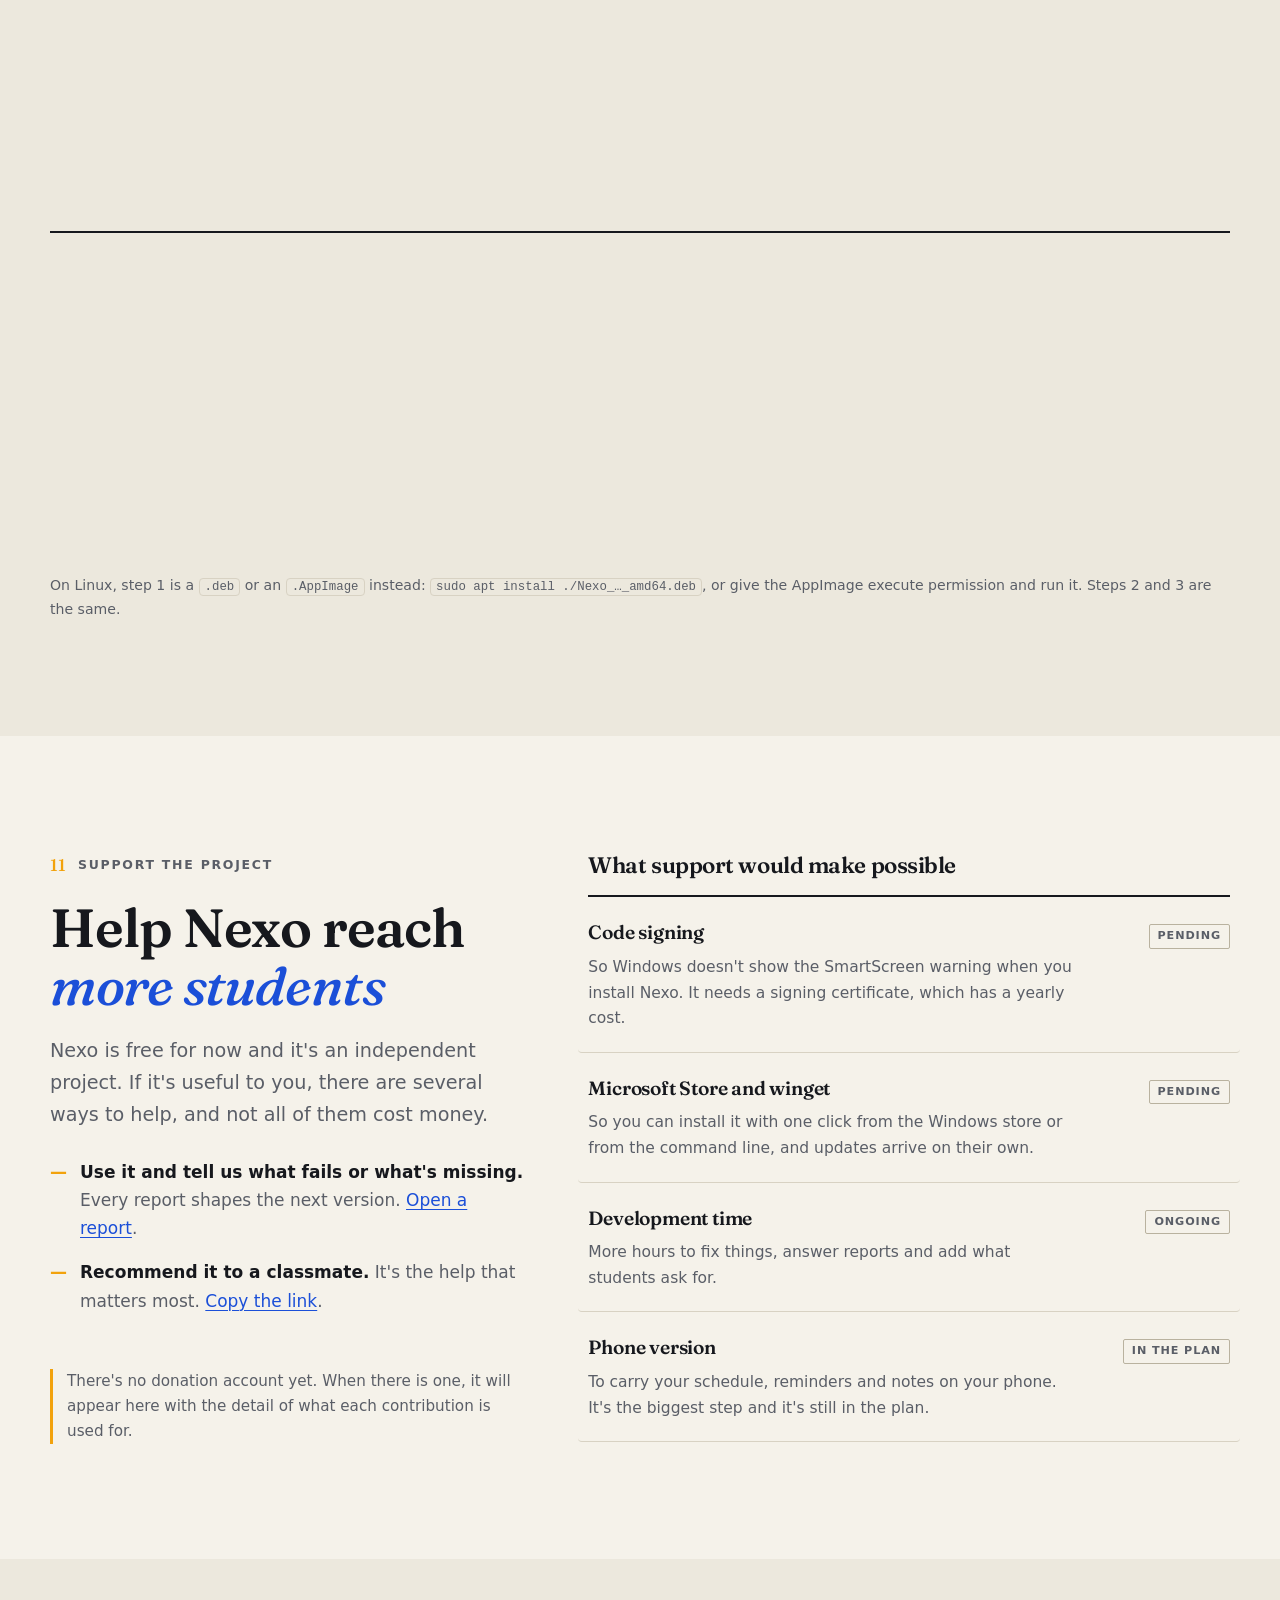
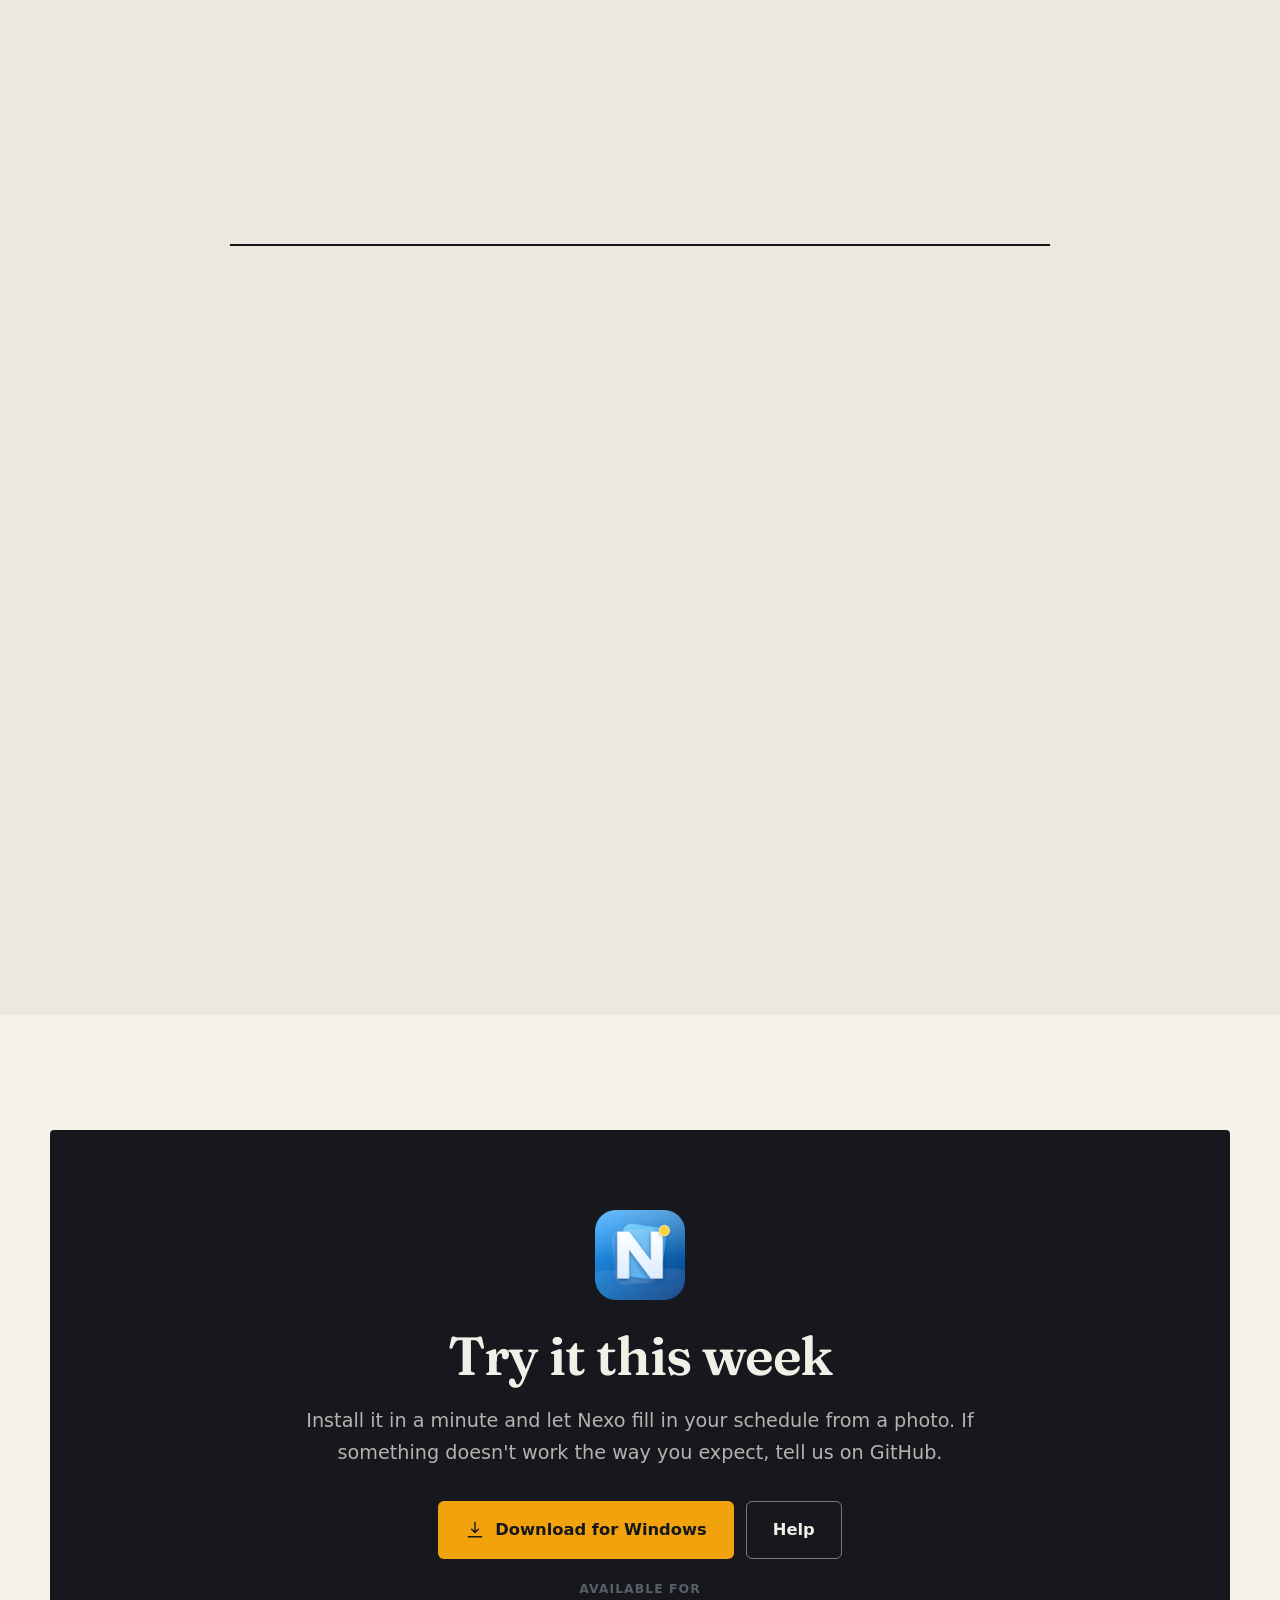
==== commit 4789d016: "Menú: vuelve el enlace «Base de datos» (en pantallas anchas; en las demás, desde el pie)" ====
--- a/index.html
+++ b/index.html
@@ -95,6 +95,7 @@
       <a href="#privacidad" data-en="Privacy">Privacidad</a>
       <a href="#apoya" data-en="Support">Apoya</a>
       <a href="#preguntas" data-en="FAQ">Preguntas</a>
+      <a href="base-de-datos.html" data-en="Database">Base de datos</a>
     </nav>
     <div class="acciones">
       <button class="icono-btn" id="btn-presentar" type="button" title="Modo presentación (P)" data-en-title="Presentation mode (P)" aria-label="Modo presentación" data-en-aria-label="Presentation mode">
--- a/css/barra.css
+++ b/css/barra.css
@@ -24,6 +24,11 @@
 .boton .ic { transition: transform 0.2s; }
 .boton.primario:hover .ic { transform: translateY(2px); }
 
+/* El enlace a la base de datos solo cabe en la barra en pantallas anchas (con él, a 961 px los botones de la derecha se
+   salían de la pantalla); en las demás se llega desde el pie de página. */
+@media (max-width: 1100px) {
+  .enlaces a[href="base-de-datos.html"] { display: none; }
+}
 @media (max-width: 960px) {
   .enlaces { display: none; }
 }
